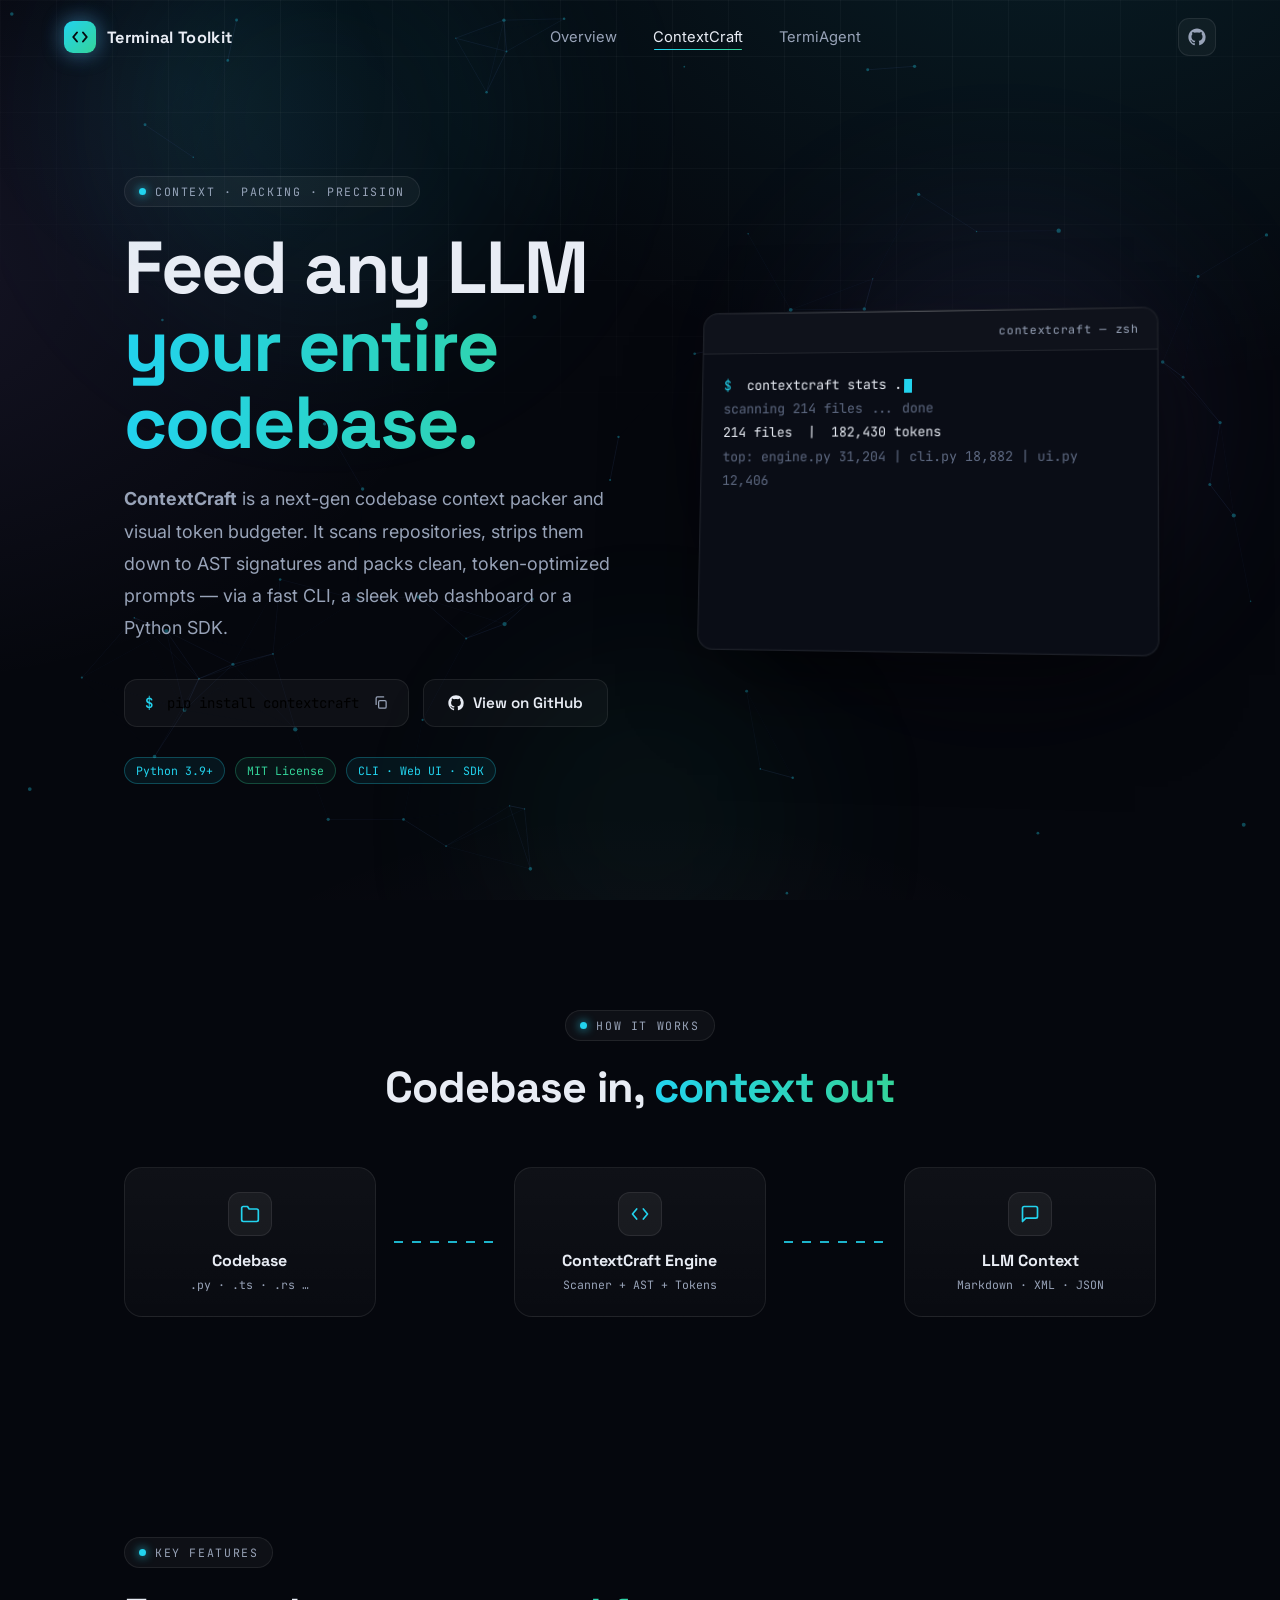
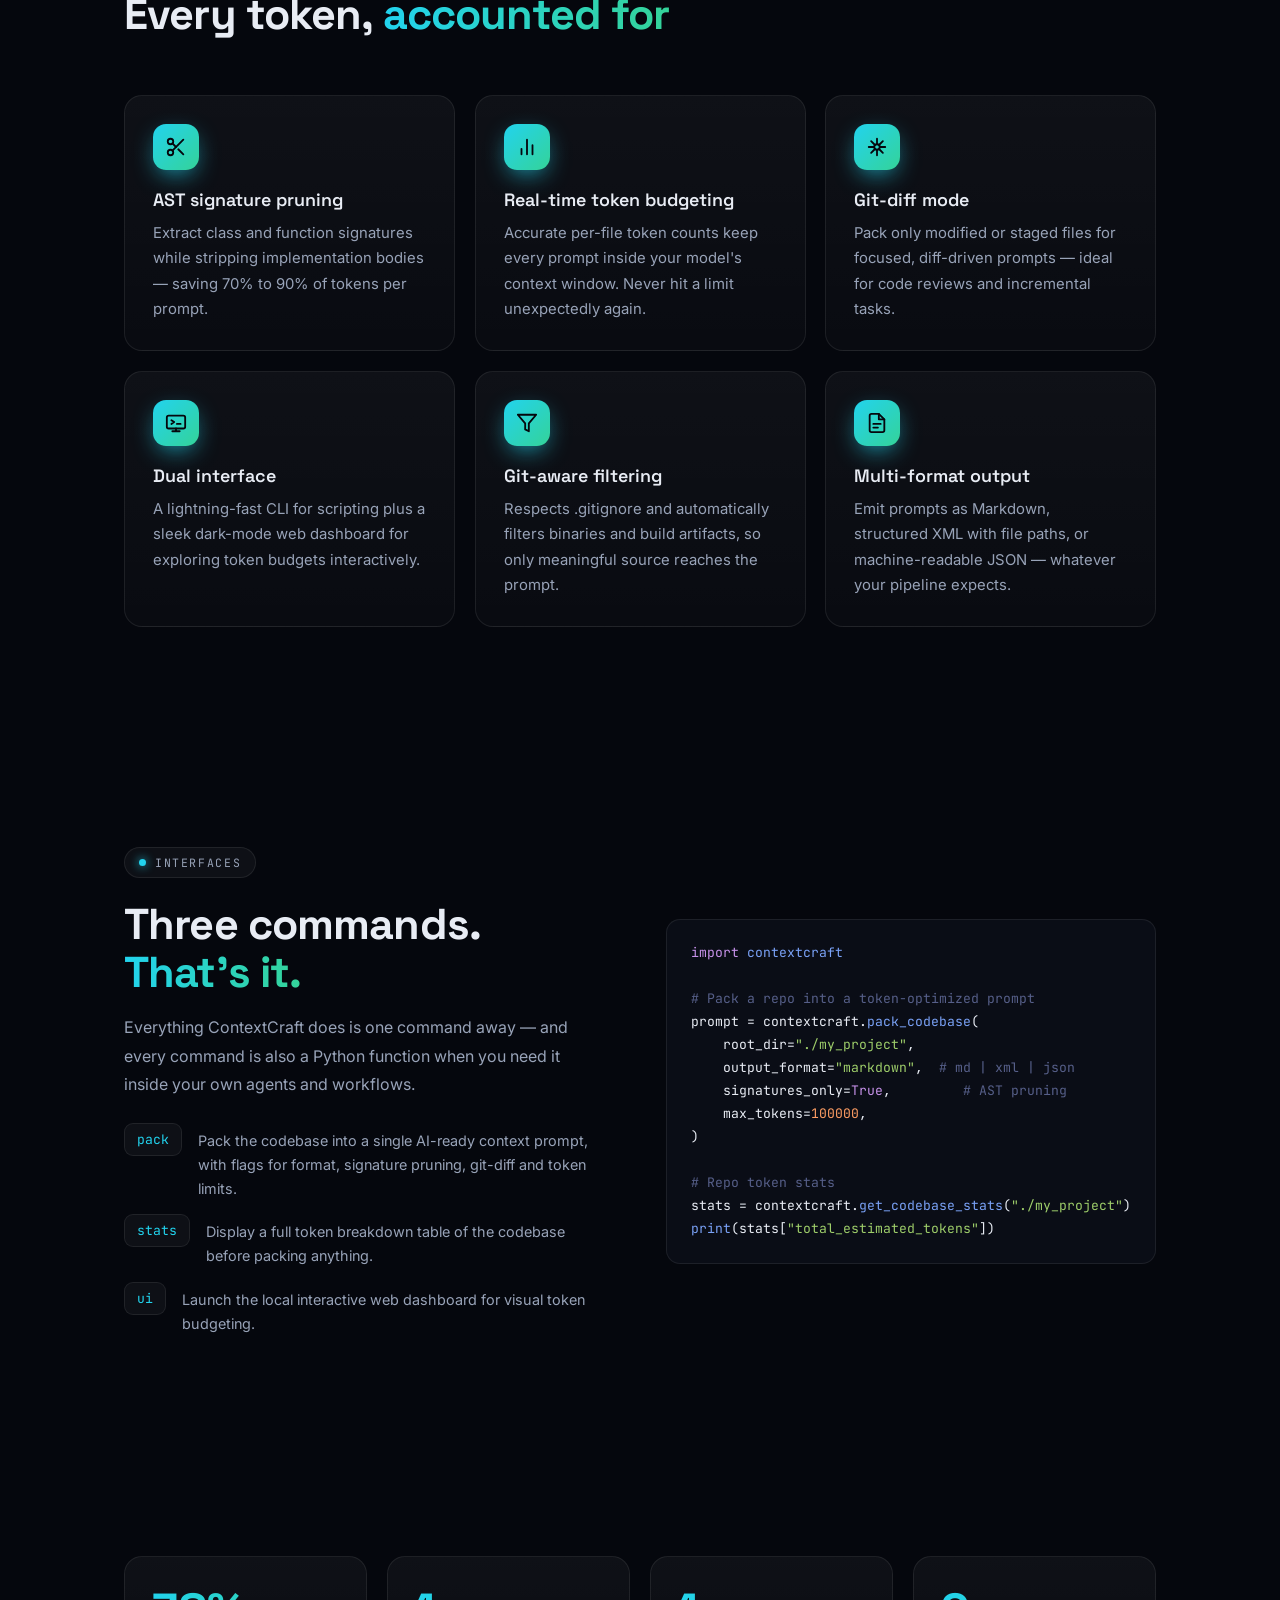
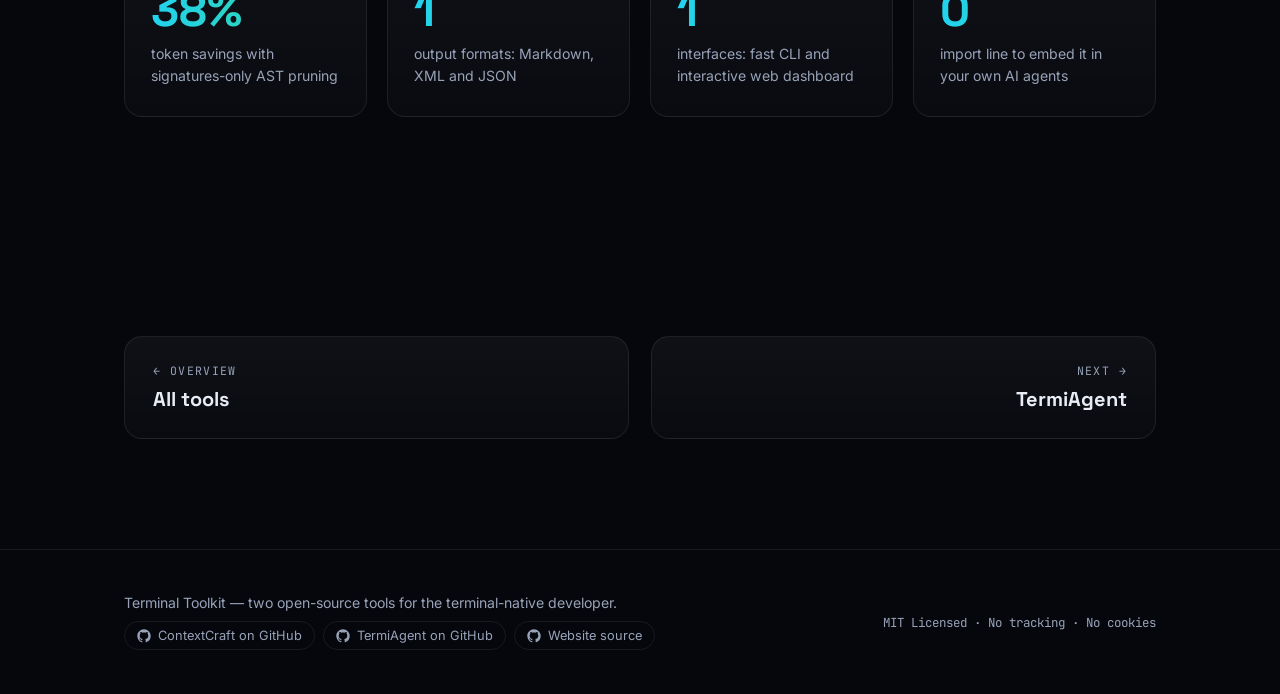
==== contextcraft.html @ 36938d2f "Redesign: improved responsive behaviour, richer animations, GitHub links" ====
<!DOCTYPE html>
<html lang="en">
<head>
  <meta charset="UTF-8" />
  <meta name="viewport" content="width=device-width, initial-scale=1.0, viewport-fit=cover" />
  <title>ContextCraft — AI Codebase Context Packer &amp; Token Budgeter</title>
  <meta name="description" content="ContextCraft packs repositories into clean, token-optimized context prompts for any LLM — via CLI, web dashboard or Python SDK." />
  <link rel="icon" href="data:image/svg+xml,%3Csvg xmlns='http://www.w3.org/2000/svg' viewBox='0 0 32 32'%3E%3Cdefs%3E%3ClinearGradient id='g' x1='0' y1='0' x2='1' y2='1'%3E%3Cstop offset='0' stop-color='%2322d3ee'/%3E%3Cstop offset='1' stop-color='%2334d399'/%3E%3C/linearGradient%3E%3C/defs%3E%3Crect width='32' height='32' rx='8' fill='url(%23g)'/%3E%3Cpath d='M12 10l-6 6 6 6M20 10l6 6-6 6' stroke='white' stroke-width='2.4' fill='none' stroke-linecap='round' stroke-linejoin='round'/%3E%3C/svg%3E" />
  <link rel="preconnect" href="https://fonts.googleapis.com" />
  <link rel="preconnect" href="https://fonts.gstatic.com" crossorigin />
  <link href="https://fonts.googleapis.com/css2?family=Space+Grotesk:wght@400;500;600;700&family=Inter:wght@400;500;600&family=JetBrains+Mono:wght@400;500;600&display=swap" rel="stylesheet" />
  <link rel="stylesheet" href="css/style.css" />
</head>
<body data-accent="cc">

  <div class="bg" aria-hidden="true">
    <div class="orb o1" data-speed="0.06"></div>
    <div class="orb o2" data-speed="0.10"></div>
    <div class="orb o3" data-speed="0.04"></div>
    <div class="grid"></div>
  </div>

  <div class="progress" aria-hidden="true"></div>
  <div class="cursor-glow" aria-hidden="true"></div>

  <header class="nav">
    <a class="brand" href="index.html">
      <span class="logo">
        <svg width="18" height="18" viewBox="0 0 24 24" fill="none" stroke="#05070d" stroke-width="2.6" stroke-linecap="round" stroke-linejoin="round"><path d="M8 6l-5 6 5 6"/><path d="M16 6l5 6-5 6"/></svg>
      </span>
      Terminal Toolkit
    </a>
    <nav class="nav-links" aria-label="Main">
      <a href="index.html">Overview</a>
      <a href="contextcraft.html">ContextCraft</a>
      <a href="termiagent.html">TermiAgent</a>
    </nav>
    <a class="nav-gh" href="https://github.com/Jonny-IT1/contextcraft" target="_blank" rel="noopener" aria-label="ContextCraft on GitHub">
      <svg width="18" height="18" viewBox="0 0 24 24" fill="currentColor" aria-hidden="true"><path d="M12 .5C5.65.5.5 5.65.5 12c0 5.08 3.29 9.39 7.86 10.91.58.11.79-.25.79-.56 0-.27-.01-1.17-.02-2.12-3.2.7-3.88-1.36-3.88-1.36-.52-1.33-1.28-1.68-1.28-1.68-1.04-.71.08-.7.08-.7 1.15.08 1.76 1.19 1.76 1.19 1.03 1.75 2.69 1.25 3.34.95.1-.74.4-1.25.72-1.54-2.55-.29-5.24-1.28-5.24-5.68 0-1.26.45-2.28 1.19-3.09-.12-.29-.52-1.46.11-3.05 0 0 .97-.31 3.18 1.18.92-.26 1.9-.38 2.88-.39.98.01 1.96.13 2.88.39 2.2-1.49 3.17-1.18 3.17-1.18.63 1.59.23 2.76.12 3.05.74.81 1.18 1.83 1.18 3.09 0 4.41-2.69 5.38-5.25 5.66.41.35.77 1.05.77 2.12 0 1.53-.01 2.76-.01 3.14 0 .3.2.67.8.55A11.52 11.52 0 0 0 23.5 12C23.5 5.65 18.35.5 12 .5z"/></svg>
    </a>
    <button class="nav-toggle" aria-label="Menu" aria-expanded="false" type="button">
      <span></span><span></span><span></span>
    </button>
  </header>

  <main>
    <!-- ============ HERO ============ -->
    <section class="hero">
      <canvas class="net" aria-hidden="true"></canvas>
      <div class="wrap hero-grid">
        <div>
          <span class="eyebrow fade" style="--d:.05s">Context &middot; Packing &middot; Precision</span>
          <h1 class="hero-title">
            <span class="word" style="animation-delay:.05s">Feed any LLM</span><br />
            <span class="word grad-text" style="animation-delay:.15s">your entire codebase.</span>
          </h1>
          <p class="hero-sub fade" style="--d:.45s">
            <strong>ContextCraft</strong> is a next-gen codebase context packer and visual token budgeter.
            It scans repositories, strips them down to AST signatures and packs clean,
            token-optimized prompts — via a fast CLI, a sleek web dashboard or a Python SDK.
          </p>
          <div class="hero-cta fade" style="--d:.58s">
            <button class="cmd-pill" type="button" data-copy="pip install contextcraft">
              <span class="dollar">$</span> pip install contextcraft
              <svg class="copy-mini" width="15" height="15" viewBox="0 0 24 24" fill="none" stroke="currentColor" stroke-width="2" stroke-linecap="round" stroke-linejoin="round"><rect x="9" y="9" width="12" height="12" rx="2"/><path d="M5 15V5a2 2 0 0 1 2-2h10"/></svg>
            </button>
            <a class="btn btn-ghost" href="https://github.com/Jonny-IT1/contextcraft" target="_blank" rel="noopener">
              <svg width="16" height="16" viewBox="0 0 24 24" fill="currentColor" aria-hidden="true"><path d="M12 .5C5.65.5.5 5.65.5 12c0 5.08 3.29 9.39 7.86 10.91.58.11.79-.25.79-.56 0-.27-.01-1.17-.02-2.12-3.2.7-3.88-1.36-3.88-1.36-.52-1.33-1.28-1.68-1.28-1.68-1.04-.71.08-.7.08-.7 1.15.08 1.76 1.19 1.76 1.19 1.03 1.75 2.69 1.25 3.34.95.1-.74.4-1.25.72-1.54-2.55-.29-5.24-1.28-5.24-5.68 0-1.26.45-2.28 1.19-3.09-.12-.29-.52-1.46.11-3.05 0 0 .97-.31 3.18 1.18.92-.26 1.9-.38 2.88-.39.98.01 1.96.13 2.88.39 2.2-1.49 3.17-1.18 3.17-1.18.63 1.59.23 2.76.12 3.05.74.81 1.18 1.83 1.18 3.09 0 4.41-2.69 5.38-5.25 5.66.41.35.77 1.05.77 2.12 0 1.53-.01 2.76-.01 3.14 0 .3.2.67.8.55A11.52 11.52 0 0 0 23.5 12C23.5 5.65 18.35.5 12 .5z"/></svg>
              View on GitHub
            </a>
          </div>
          <div class="hero-meta">
            <span class="chip c1">Python 3.9+</span>
            <span class="chip c2">MIT License</span>
            <span class="chip c1">CLI · Web UI · SDK</span>
          </div>
        </div>
        <div class="hero-visual fade" style="--d:.65s">
          <div class="glow" aria-hidden="true"></div>
          <div class="term">
            <div class="term-head">
              <div class="dots"><span></span><span></span><span></span></div>
              <span class="term-title">contextcraft — zsh</span>
            </div>
            <div class="term-body" data-term="cc"></div>
          </div>
        </div>
      </div>
    </section>

    <!-- ============ PIPELINE ============ -->
    <section>
      <div class="wrap">
        <div class="section-head reveal" style="text-align:center;margin-inline:auto">
          <span class="eyebrow">How it works</span>
          <h2 class="section-title">Codebase in, <span class="grad-text">context out</span></h2>
        </div>
        <div class="pipeline reveal">
          <div class="node glass">
            <div class="ni">
              <svg width="20" height="20" viewBox="0 0 24 24" fill="none" stroke="currentColor" stroke-width="2" stroke-linecap="round" stroke-linejoin="round"><path d="M22 19a2 2 0 0 1-2 2H4a2 2 0 0 1-2-2V5a2 2 0 0 1 2-2h5l2 3h9a2 2 0 0 1 2 2z"/></svg>
            </div>
            <h4>Codebase</h4>
            <p>.py · .ts · .rs …</p>
          </div>
          <div class="flow" aria-hidden="true"></div>
          <div class="node glass">
            <div class="ni">
              <svg width="20" height="20" viewBox="0 0 24 24" fill="none" stroke="currentColor" stroke-width="2" stroke-linecap="round" stroke-linejoin="round"><path d="M8 6l-5 6 5 6"/><path d="M16 6l5 6-5 6"/></svg>
            </div>
            <h4>ContextCraft Engine</h4>
            <p>Scanner + AST + Tokens</p>
          </div>
          <div class="flow" aria-hidden="true"></div>
          <div class="node glass">
            <div class="ni">
              <svg width="20" height="20" viewBox="0 0 24 24" fill="none" stroke="currentColor" stroke-width="2" stroke-linecap="round" stroke-linejoin="round"><path d="M21 15a2 2 0 0 1-2 2H7l-4 4V5a2 2 0 0 1 2-2h14a2 2 0 0 1 2 2z"/></svg>
            </div>
            <h4>LLM Context</h4>
            <p>Markdown · XML · JSON</p>
          </div>
        </div>
      </div>
    </section>

    <!-- ============ FEATURES ============ -->
    <section>
      <div class="wrap">
        <div class="section-head reveal">
          <span class="eyebrow">Key features</span>
          <h2 class="section-title">Every token, <span class="grad-text">accounted for</span></h2>
        </div>
        <div class="grid-cards stagger">
          <div class="card glass">
            <div class="card-icon">
              <svg width="22" height="22" viewBox="0 0 24 24" fill="none" stroke="currentColor" stroke-width="2" stroke-linecap="round" stroke-linejoin="round"><circle cx="6" cy="6" r="3"/><circle cx="6" cy="18" r="3"/><path d="M20 4L8.12 15.88"/><path d="M14.47 14.48L20 20"/><path d="M8.12 8.12L12 12"/></svg>
            </div>
            <h3>AST signature pruning</h3>
            <p>Extract class and function signatures while stripping implementation bodies — saving 70% to 90% of tokens per prompt.</p>
          </div>
          <div class="card glass">
            <div class="card-icon">
              <svg width="22" height="22" viewBox="0 0 24 24" fill="none" stroke="currentColor" stroke-width="2" stroke-linecap="round" stroke-linejoin="round"><path d="M18 20V10M12 20V4M6 20v-6"/></svg>
            </div>
            <h3>Real-time token budgeting</h3>
            <p>Accurate per-file token counts keep every prompt inside your model's context window. Never hit a limit unexpectedly again.</p>
          </div>
          <div class="card glass">
            <div class="card-icon">
              <svg width="22" height="22" viewBox="0 0 24 24" fill="none" stroke="currentColor" stroke-width="2" stroke-linecap="round" stroke-linejoin="round"><circle cx="12" cy="12" r="3"/><path d="M12 3v6M12 15v6M3 12h6M15 12h6M5.6 5.6l4.2 4.2M14.2 14.2l4.2 4.2M18.4 5.6l-4.2 4.2M9.8 14.2l-4.2 4.2"/></svg>
            </div>
            <h3>Git-diff mode</h3>
            <p>Pack only modified or staged files for focused, diff-driven prompts — ideal for code reviews and incremental tasks.</p>
          </div>
          <div class="card glass">
            <div class="card-icon">
              <svg width="22" height="22" viewBox="0 0 24 24" fill="none" stroke="currentColor" stroke-width="2" stroke-linecap="round" stroke-linejoin="round"><rect x="2" y="4" width="20" height="14" rx="2"/><path d="M8 21h8M12 18v3"/><path d="M7 9l3 2-3 2M13 13h4"/></svg>
            </div>
            <h3>Dual interface</h3>
            <p>A lightning-fast CLI for scripting plus a sleek dark-mode web dashboard for exploring token budgets interactively.</p>
          </div>
          <div class="card glass">
            <div class="card-icon">
              <svg width="22" height="22" viewBox="0 0 24 24" fill="none" stroke="currentColor" stroke-width="2" stroke-linecap="round" stroke-linejoin="round"><path d="M22 3H2l8 9.46V19l4 2v-8.54L22 3z"/></svg>
            </div>
            <h3>Git-aware filtering</h3>
            <p>Respects .gitignore and automatically filters binaries and build artifacts, so only meaningful source reaches the prompt.</p>
          </div>
          <div class="card glass">
            <div class="card-icon">
              <svg width="22" height="22" viewBox="0 0 24 24" fill="none" stroke="currentColor" stroke-width="2" stroke-linecap="round" stroke-linejoin="round"><path d="M14 2H6a2 2 0 0 0-2 2v16a2 2 0 0 0 2 2h12a2 2 0 0 0 2-2V8z"/><path d="M14 2v6h6"/><path d="M8 13h8M8 17h5"/></svg>
            </div>
            <h3>Multi-format output</h3>
            <p>Emit prompts as Markdown, structured XML with file paths, or machine-readable JSON — whatever your pipeline expects.</p>
          </div>
        </div>
      </div>
    </section>

    <!-- ============ CLI + SDK ============ -->
    <section>
      <div class="wrap split">
        <div class="reveal">
          <span class="eyebrow">Interfaces</span>
          <h2 class="section-title">Three commands. <span class="grad-text">That's it.</span></h2>
          <p class="lead">
            Everything ContextCraft does is one command away — and every command
            is also a Python function when you need it inside your own agents and workflows.
          </p>
          <div class="cmd-list">
            <div class="cmd-item">
              <code class="sig">pack</code>
              <p>Pack the codebase into a single AI-ready context prompt, with flags for format, signature pruning, git-diff and token limits.</p>
            </div>
            <div class="cmd-item">
              <code class="sig">stats</code>
              <p>Display a full token breakdown table of the codebase before packing anything.</p>
            </div>
            <div class="cmd-item">
              <code class="sig">ui</code>
              <p>Launch the local interactive web dashboard for visual token budgeting.</p>
            </div>
          </div>
        </div>
        <div class="reveal">
          <div class="code">
            <button class="copy-btn" type="button" data-copy="import contextcraft

prompt = contextcraft.pack_codebase(
    root_dir=&quot;./my_project&quot;,
    output_format=&quot;markdown&quot;,
    signatures_only=True,
    max_tokens=100000,
)

stats = contextcraft.get_codebase_stats(&quot;./my_project&quot;)">copy</button>
<pre><span class="k">import</span> <span class="f">contextcraft</span>

<span class="cm"># Pack a repo into a token-optimized prompt</span>
prompt = contextcraft.<span class="f">pack_codebase</span>(
    root_dir=<span class="s">"./my_project"</span>,
    output_format=<span class="s">"markdown"</span>,  <span class="cm"># md | xml | json</span>
    signatures_only=<span class="k">True</span>,         <span class="cm"># AST pruning</span>
    max_tokens=<span class="n">100000</span>,
)

<span class="cm"># Repo token stats</span>
stats = contextcraft.<span class="f">get_codebase_stats</span>(<span class="s">"./my_project"</span>)
<span class="f">print</span>(stats[<span class="s">"total_estimated_tokens"</span>])</pre>
          </div>
        </div>
      </div>
    </section>

    <!-- ============ STATS ============ -->
    <section>
      <div class="wrap">
        <div class="stats stagger">
          <div class="stat glass">
            <div class="num" data-counter="90" data-suffix="%">0%</div>
            <div class="lbl">token savings with signatures-only AST pruning</div>
          </div>
          <div class="stat glass">
            <div class="num" data-counter="3">0</div>
            <div class="lbl">output formats: Markdown, XML and JSON</div>
          </div>
          <div class="stat glass">
            <div class="num" data-counter="2">0</div>
            <div class="lbl">interfaces: fast CLI and interactive web dashboard</div>
          </div>
          <div class="stat glass">
            <div class="num" data-counter="1">0</div>
            <div class="lbl">import line to embed it in your own AI agents</div>
          </div>
        </div>
      </div>
    </section>

    <!-- ============ PAGE NAV ============ -->
    <section>
      <div class="wrap page-nav">
        <a class="pn glass" href="index.html">
          <span class="dir">&larr; Overview</span>
          <span class="name">All tools</span>
        </a>
        <a class="pn right glass" href="termiagent.html">
          <span class="dir">Next &rarr;</span>
          <span class="name">TermiAgent</span>
        </a>
      </div>
    </section>
  </main>

  <footer>
    <div class="wrap footer-inner">
      <div>
        <span>Terminal Toolkit — two open-source tools for the terminal-native developer.</span>
        <div class="foot-links">
          <a href="https://github.com/Jonny-IT1/contextcraft" target="_blank" rel="noopener">
            <svg width="14" height="14" viewBox="0 0 24 24" fill="currentColor" aria-hidden="true"><path d="M12 .5C5.65.5.5 5.65.5 12c0 5.08 3.29 9.39 7.86 10.91.58.11.79-.25.79-.56 0-.27-.01-1.17-.02-2.12-3.2.7-3.88-1.36-3.88-1.36-.52-1.33-1.28-1.68-1.28-1.68-1.04-.71.08-.7.08-.7 1.15.08 1.76 1.19 1.76 1.19 1.03 1.75 2.69 1.25 3.34.95.1-.74.4-1.25.72-1.54-2.55-.29-5.24-1.28-5.24-5.68 0-1.26.45-2.28 1.19-3.09-.12-.29-.52-1.46.11-3.05 0 0 .97-.31 3.18 1.18.92-.26 1.9-.38 2.88-.39.98.01 1.96.13 2.88.39 2.2-1.49 3.17-1.18 3.17-1.18.63 1.59.23 2.76.12 3.05.74.81 1.18 1.83 1.18 3.09 0 4.41-2.69 5.38-5.25 5.66.41.35.77 1.05.77 2.12 0 1.53-.01 2.76-.01 3.14 0 .3.2.67.8.55A11.52 11.52 0 0 0 23.5 12C23.5 5.65 18.35.5 12 .5z"/></svg>
            ContextCraft on GitHub
          </a>
          <a href="https://github.com/Jonny-IT1/termiagent" target="_blank" rel="noopener">
            <svg width="14" height="14" viewBox="0 0 24 24" fill="currentColor" aria-hidden="true"><path d="M12 .5C5.65.5.5 5.65.5 12c0 5.08 3.29 9.39 7.86 10.91.58.11.79-.25.79-.56 0-.27-.01-1.17-.02-2.12-3.2.7-3.88-1.36-3.88-1.36-.52-1.33-1.28-1.68-1.28-1.68-1.04-.71.08-.7.08-.7 1.15.08 1.76 1.19 1.76 1.19 1.03 1.75 2.69 1.25 3.34.95.1-.74.4-1.25.72-1.54-2.55-.29-5.24-1.28-5.24-5.68 0-1.26.45-2.28 1.19-3.09-.12-.29-.52-1.46.11-3.05 0 0 .97-.31 3.18 1.18.92-.26 1.9-.38 2.88-.39.98.01 1.96.13 2.88.39 2.2-1.49 3.17-1.18 3.17-1.18.63 1.59.23 2.76.12 3.05.74.81 1.18 1.83 1.18 3.09 0 4.41-2.69 5.38-5.25 5.66.41.35.77 1.05.77 2.12 0 1.53-.01 2.76-.01 3.14 0 .3.2.67.8.55A11.52 11.52 0 0 0 23.5 12C23.5 5.65 18.35.5 12 .5z"/></svg>
            TermiAgent on GitHub
          </a>
          <a href="https://github.com/Jonny-IT1/jonny-it1.github.io" target="_blank" rel="noopener">
            <svg width="14" height="14" viewBox="0 0 24 24" fill="currentColor" aria-hidden="true"><path d="M12 .5C5.65.5.5 5.65.5 12c0 5.08 3.29 9.39 7.86 10.91.58.11.79-.25.79-.56 0-.27-.01-1.17-.02-2.12-3.2.7-3.88-1.36-3.88-1.36-.52-1.33-1.28-1.68-1.28-1.68-1.04-.71.08-.7.08-.7 1.15.08 1.76 1.19 1.76 1.19 1.03 1.75 2.69 1.25 3.34.95.1-.74.4-1.25.72-1.54-2.55-.29-5.24-1.28-5.24-5.68 0-1.26.45-2.28 1.19-3.09-.12-.29-.52-1.46.11-3.05 0 0 .97-.31 3.18 1.18.92-.26 1.9-.38 2.88-.39.98.01 1.96.13 2.88.39 2.2-1.49 3.17-1.18 3.17-1.18.63 1.59.23 2.76.12 3.05.74.81 1.18 1.83 1.18 3.09 0 4.41-2.69 5.38-5.25 5.66.41.35.77 1.05.77 2.12 0 1.53-.01 2.76-.01 3.14 0 .3.2.67.8.55A11.52 11.52 0 0 0 23.5 12C23.5 5.65 18.35.5 12 .5z"/></svg>
            Website source
          </a>
        </div>
      </div>
      <span class="mono">MIT Licensed &middot; No tracking &middot; No cookies</span>
    </div>
  </footer>

  <button class="top-btn" type="button" aria-label="Back to top">
    <svg width="18" height="18" viewBox="0 0 24 24" fill="none" stroke="currentColor" stroke-width="2.2" stroke-linecap="round" stroke-linejoin="round"><path d="M12 19V5M5 12l7-7 7 7"/></svg>
  </button>

  <script src="js/main.js"></script>
</body>
</html>
---- css/style.css ----
/* ============================================================
   Terminal Toolkit — ContextCraft × TermiAgent
   Dark, animated, glassmorphic design system
   v2: improved responsive behaviour + richer motion
   ============================================================ */

/* ---------- 0. Animated custom property ---------- */
@property --angle {
  syntax: "<angle>";
  initial-value: 0deg;
  inherits: false;
}

/* ---------- 1. Tokens & reset ---------- */
*,
*::before,
*::after { box-sizing: border-box; margin: 0; padding: 0; }

:root {
  --bg: #05070d;
  --bg-2: #0a0e1a;
  --panel: #0a0d16;
  --text: #e8ecf4;
  --muted: #98a3b8;
  --line: rgba(255, 255, 255, 0.08);
  --line-strong: rgba(255, 255, 255, 0.16);
  --radius: 18px;
  --a1: #22d3ee; /* cyan */
  --a2: #a78bfa; /* violet */
  --a3: #34d399; /* emerald */
  --a4: #f472b6; /* pink */
  --nav-h: 72px;
  --font-display: "Space Grotesk", "Segoe UI", system-ui, sans-serif;
  --font-body: "Inter", "Segoe UI", system-ui, sans-serif;
  --font-mono: "JetBrains Mono", "Cascadia Code", ui-monospace, monospace;
}

body[data-accent="cc"] { --a1: #22d3ee; --a2: #34d399; }
body[data-accent="ta"] { --a1: #a78bfa; --a2: #f472b6; }

html { scroll-behavior: smooth; }

body {
  font-family: var(--font-body);
  background: var(--bg);
  color: var(--text);
  overflow-x: hidden;
  -webkit-font-smoothing: antialiased;
  text-rendering: optimizeLegibility;
}

a { color: inherit; text-decoration: none; }
ul { list-style: none; }
svg { display: block; }

p { overflow-wrap: break-word; }

::selection { background: rgba(34, 211, 238, 0.25); color: #fff; }

a:focus-visible,
button:focus-visible {
  outline: 2px solid var(--a1);
  outline-offset: 3px;
  border-radius: 8px;
}

/* ---------- 2. Ambient background ---------- */
.bg {
  position: fixed;
  inset: 0;
  z-index: -2;
  overflow: hidden;
  background:
    radial-gradient(1200px 800px at 82% -10%, rgba(34, 211, 238, 0.10), transparent 60%),
    radial-gradient(1000px 700px at -10% 30%, rgba(167, 139, 250, 0.10), transparent 60%),
    radial-gradient(900px 600px at 50% 130%, rgba(244, 114, 182, 0.07), transparent 60%),
    var(--bg);
}

.bg .orb {
  position: absolute;
  border-radius: 50%;
  filter: blur(90px);
  opacity: 0.55;
  animation: drift 20s ease-in-out infinite alternate;
  translate: 0 var(--oy, 0px);
  will-change: transform, translate;
}
.bg .orb.o1 { width: 440px; height: 440px; background: rgba(34, 211, 238, 0.14); top: -100px; left: 8vw; }
.bg .orb.o2 { width: 400px; height: 400px; background: rgba(167, 139, 250, 0.14); top: 24vh; right: 6vw; animation-delay: -7s; }
.bg .orb.o3 { width: 320px; height: 320px; background: rgba(52, 211, 153, 0.10); bottom: -80px; left: 38vw; animation-delay: -13s; }

@keyframes drift {
  to { transform: translate(70px, 50px) scale(1.1); }
}

.bg .grid {
  position: absolute;
  inset: 0;
  background-image:
    linear-gradient(rgba(255, 255, 255, 0.033) 1px, transparent 1px),
    linear-gradient(90deg, rgba(255, 255, 255, 0.033) 1px, transparent 1px);
  background-size: 56px 56px;
  -webkit-mask-image: radial-gradient(ellipse 95% 65% at 50% 0%, #000 35%, transparent 78%);
  mask-image: radial-gradient(ellipse 95% 65% at 50% 0%, #000 35%, transparent 78%);
}

/* ---------- 3. Cursor glow (desktop only, JS-driven) ---------- */
.cursor-glow {
  position: fixed;
  top: 0;
  left: 0;
  width: 480px;
  height: 480px;
  margin: -240px 0 0 -240px;
  border-radius: 50%;
  pointer-events: none;
  z-index: 1;
  background: radial-gradient(circle, rgba(34, 211, 238, 0.05), transparent 62%);
  opacity: 0;
  transition: opacity 0.6s ease;
  will-change: left, top;
}
body.cursor-on .cursor-glow { opacity: 1; }

/* ---------- 4. Scroll progress ---------- */
.progress {
  position: fixed;
  top: 0; left: 0;
  height: 2px;
  width: 0%;
  z-index: 100;
  background: linear-gradient(90deg, var(--a1), var(--a2));
  box-shadow: 0 0 14px var(--a1);
  transition: width 80ms linear;
}

/* ---------- 5. Navigation ---------- */
.nav {
  position: fixed;
  top: 0; left: 0; right: 0;
  z-index: 90;
  display: flex;
  justify-content: space-between;
  align-items: center;
  gap: 16px;
  padding: 18px max(clamp(20px, 5vw, 64px), env(safe-area-inset-left));
  padding-right: max(clamp(20px, 5vw, 64px), env(safe-area-inset-right));
  transition: background 0.35s, padding 0.35s, border-color 0.35s;
  border-bottom: 1px solid transparent;
}
.nav.scrolled {
  background: rgba(5, 7, 13, 0.78);
  -webkit-backdrop-filter: blur(18px);
  backdrop-filter: blur(18px);
  border-bottom-color: var(--line);
  padding-block: 12px;
}

.brand {
  display: inline-flex;
  align-items: center;
  gap: 11px;
  font-family: var(--font-display);
  font-weight: 700;
  font-size: 1.02rem;
  letter-spacing: 0.02em;
}
.brand .logo {
  width: 32px; height: 32px;
  border-radius: 9px;
  display: grid;
  place-items: center;
  background: linear-gradient(135deg, var(--a1), var(--a2));
  box-shadow: 0 0 22px rgba(34, 211, 238, 0.35), 0 0 22px rgba(167, 139, 250, 0.25);
  animation: logoPulse 5s ease-in-out infinite;
  flex: none;
}
@keyframes logoPulse {
  0%, 100% { box-shadow: 0 0 20px rgba(34, 211, 238, 0.35), 0 0 20px rgba(167, 139, 250, 0.25); }
  50% { box-shadow: 0 0 34px rgba(34, 211, 238, 0.55), 0 0 34px rgba(167, 139, 250, 0.45); }
}

/* --- links: pill + animated gradient underline --- */
.nav-links {
  display: flex;
  gap: 6px;
  align-items: center;
}
.nav-links a {
  position: relative;
  padding: 8px 15px;
  border-radius: 999px;
  font-size: 0.92rem;
  color: var(--muted);
  transition: color 0.25s, background 0.25s;
}
.nav-links a::after {
  content: "";
  position: absolute;
  left: 16px;
  right: 16px;
  bottom: 4px;
  height: 1.5px;
  border-radius: 2px;
  background: linear-gradient(90deg, var(--a1), var(--a2));
  transform: scaleX(0);
  transform-origin: left center;
  transition: transform 0.3s cubic-bezier(0.2, 0.7, 0.2, 1);
}
.nav-links a:hover { color: var(--text); }
.nav-links a:hover::after { transform: scaleX(1); }
.nav-links a.active { color: var(--text); }
.nav-links a.active::after { transform: scaleX(1); }

/* --- GitHub icon button in nav --- */
.nav-gh {
  width: 38px;
  height: 38px;
  border-radius: 11px;
  display: grid;
  place-items: center;
  border: 1px solid var(--line);
  background: rgba(255, 255, 255, 0.04);
  color: var(--muted);
  transition: color 0.25s, border-color 0.25s, background 0.25s, transform 0.25s, box-shadow 0.25s;
  flex: none;
}
.nav-gh:hover {
  color: var(--text);
  border-color: var(--line-strong);
  background: rgba(255, 255, 255, 0.07);
  transform: translateY(-2px);
  box-shadow: 0 12px 28px -14px rgba(0, 0, 0, 0.8);
}

/* --- animated hamburger --- */
.nav-toggle {
  display: none;
  width: 42px;
  height: 42px;
  border-radius: 11px;
  border: 1px solid var(--line);
  background: rgba(255, 255, 255, 0.04);
  color: var(--text);
  cursor: pointer;
  flex-direction: column;
  align-items: center;
  justify-content: center;
  gap: 5px;
  flex: none;
}
.nav-toggle span {
  display: block;
  width: 18px;
  height: 2px;
  border-radius: 2px;
  background: currentColor;
  transition: transform 0.3s cubic-bezier(0.2, 0.7, 0.2, 1), opacity 0.25s, width 0.3s;
}
.nav-toggle span:nth-child(2) { width: 13px; align-self: flex-start; margin-left: 2px; }
body.nav-open .nav-toggle span:nth-child(1) { transform: translateY(7px) rotate(45deg); }
body.nav-open .nav-toggle span:nth-child(2) { opacity: 0; transform: translateX(-6px); }
body.nav-open .nav-toggle span:nth-child(3) { transform: translateY(-7px) rotate(-45deg); }

/* ---------- 6. Buttons ---------- */
.btn {
  display: inline-flex;
  align-items: center;
  gap: 9px;
  padding: 13px 24px;
  border-radius: 12px;
  font-family: var(--font-display);
  font-weight: 600;
  font-size: 0.95rem;
  line-height: 1;
  cursor: pointer;
  border: 1px solid transparent;
  transition: transform 0.25s, box-shadow 0.25s, background 0.25s, border-color 0.25s;
}
.btn .arrow { transition: transform 0.25s; }
.btn:hover .arrow { transform: translateX(4px); }
.btn:active { transform: scale(0.98); }

.btn-primary {
  position: relative;
  overflow: hidden;
  background: linear-gradient(135deg, var(--a1), var(--a2));
  color: #05070d;
  box-shadow: 0 10px 34px -10px var(--a1);
}
.btn-primary::before {
  content: "";
  position: absolute;
  top: 0;
  left: -80%;
  width: 55%;
  height: 100%;
  background: linear-gradient(105deg, transparent, rgba(255, 255, 255, 0.4), transparent);
  transform: skewX(-20deg);
  transition: left 0.65s ease;
  pointer-events: none;
}
.btn-primary:hover {
  transform: translateY(-2px);
  box-shadow: 0 16px 44px -10px var(--a1);
}
.btn-primary:hover::before { left: 135%; }

.btn-ghost {
  border-color: var(--line);
  background: rgba(255, 255, 255, 0.03);
  color: var(--text);
}
.btn-ghost:hover {
  background: rgba(255, 255, 255, 0.07);
  border-color: var(--line-strong);
  transform: translateY(-2px);
}

/* ---------- 7. Layout primitives ---------- */
.wrap {
  max-width: 1160px;
  margin-inline: auto;
  padding-inline: max(clamp(20px, 5vw, 64px), env(safe-area-inset-left));
}

section { padding-block: clamp(56px, 9vw, 110px); }

.section-head { max-width: 720px; margin-bottom: clamp(34px, 5vw, 56px); }

.eyebrow {
  display: inline-flex;
  align-items: center;
  gap: 9px;
  padding: 7px 14px;
  border-radius: 999px;
  border: 1px solid var(--line);
  background: rgba(255, 255, 255, 0.04);
  font-family: var(--font-mono);
  font-size: 0.72rem;
  letter-spacing: 0.14em;
  text-transform: uppercase;
  color: var(--muted);
  margin-bottom: 22px;
}
.eyebrow::before {
  content: "";
  width: 7px; height: 7px;
  border-radius: 50%;
  background: var(--a1);
  box-shadow: 0 0 10px var(--a1);
  animation: pulseDot 2.2s ease-in-out infinite;
  flex: none;
}
@keyframes pulseDot {
  0%, 100% { opacity: 1; transform: scale(1); }
  50% { opacity: 0.45; transform: scale(0.75); }
}

.section-title {
  font-family: var(--font-display);
  font-weight: 700;
  font-size: clamp(1.7rem, 3.6vw, 2.7rem);
  line-height: 1.12;
  letter-spacing: -0.02em;
  margin-bottom: 16px;
}

.section-sub { color: var(--muted); font-size: clamp(0.95rem, 1.6vw, 1.02rem); line-height: 1.75; }

.grad-text {
  background: linear-gradient(90deg, var(--a1), var(--a2), var(--a1));
  background-size: 200% auto;
  -webkit-background-clip: text;
  background-clip: text;
  color: transparent;
  animation: shimmer 6s linear infinite;
}
@keyframes shimmer {
  to { background-position: 200% center; }
}

/* ---------- 8. Hero ---------- */
.hero {
  position: relative;
  min-height: 100svh;
  display: flex;
  align-items: center;
  padding-top: calc(var(--nav-h) + 48px);
  padding-bottom: 60px;
}

.hero-grid {
  display: grid;
  grid-template-columns: 1.05fr 0.95fr;
  gap: clamp(32px, 5vw, 60px);
  align-items: center;
  width: 100%;
}

.hero-title {
  font-family: var(--font-display);
  font-weight: 700;
  font-size: clamp(2.1rem, 6.2vw, 4.6rem);
  line-height: 1.05;
  letter-spacing: -0.025em;
  margin-bottom: 22px;
  text-wrap: balance;
}

.hero-sub {
  color: var(--muted);
  font-size: clamp(0.95rem, 1.6vw, 1.12rem);
  line-height: 1.8;
  max-width: 540px;
  margin-bottom: 34px;
}

.hero-cta { display: flex; flex-wrap: wrap; gap: 14px; }

.hero-meta {
  display: flex;
  flex-wrap: wrap;
  gap: 10px;
  margin-top: 30px;
}

/* staggered entrance */
.word {
  display: inline-block;
  opacity: 0;
  transform: translateY(34px);
  animation: rise 0.9s cubic-bezier(0.2, 0.7, 0.2, 1) forwards;
}
@keyframes rise {
  to { opacity: 1; transform: none; }
}

.fade {
  opacity: 0;
  animation: rise 0.9s cubic-bezier(0.2, 0.7, 0.2, 1) forwards;
  animation-delay: var(--d, 0s);
}

.hero-meta .chip {
  opacity: 0;
  animation: pop 0.55s cubic-bezier(0.2, 0.7, 0.2, 1) forwards;
}
.hero-meta .chip:nth-child(1) { animation-delay: 0.55s; }
.hero-meta .chip:nth-child(2) { animation-delay: 0.62s; }
.hero-meta .chip:nth-child(3) { animation-delay: 0.69s; }
.hero-meta .chip:nth-child(4) { animation-delay: 0.76s; }
@keyframes pop {
  from { opacity: 0; transform: translateY(10px) scale(0.92); }
  to { opacity: 1; transform: none; }
}

.hero-visual { position: relative; perspective: 1400px; }

.hero-visual .glow {
  position: absolute;
  inset: -8%;
  z-index: -1;
  background: radial-gradient(closest-side, rgba(34, 211, 238, 0.16), rgba(167, 139, 250, 0.10), transparent 75%);
  filter: blur(30px);
}

.hero-visual .term {
  transform: rotateY(-7deg) rotateX(4deg) translateZ(0);
  transition: transform 0.6s cubic-bezier(0.2, 0.7, 0.2, 1);
  animation: floaty 7s ease-in-out infinite;
}
@media (hover: hover) {
  .hero-visual:hover .term { transform: rotateY(0deg) rotateX(0deg); }
}
@keyframes floaty {
  0%, 100% { translate: 0 0; }
  50% { translate: 0 -12px; }
}

canvas.net {
  position: absolute;
  inset: 0;
  z-index: -1;
  opacity: 0.6;
  pointer-events: none;
}

/* ---------- 9. Terminal window ---------- */
.term {
  border-radius: 16px;
  background: var(--panel);
  border: 1px solid var(--line);
  overflow: hidden;
  box-shadow:
    0 40px 90px -24px rgba(0, 0, 0, 0.75),
    inset 0 0 0 1px rgba(255, 255, 255, 0.02);
  position: relative;
}
.term::before {
  content: "";
  position: absolute;
  inset: 0 0 auto 0;
  height: 1px;
  background: linear-gradient(90deg, transparent, rgba(255, 255, 255, 0.25), transparent);
}

.term-head {
  display: flex;
  align-items: center;
  gap: 8px;
  padding: 13px 18px;
  border-bottom: 1px solid var(--line);
  background: rgba(255, 255, 255, 0.02);
}
.dots { display: flex; gap: 7px; }
.dots span { width: 11px; height: 11px; border-radius: 50%; }

.term-title {
  margin-left: auto;
  font-family: var(--font-mono);
  font-size: 0.72rem;
  color: var(--muted);
  letter-spacing: 0.06em;
  white-space: nowrap;
  overflow: hidden;
  text-overflow: ellipsis;
}

.term-body {
  padding: 20px 22px;
  font-family: var(--font-mono);
  font-size: clamp(0.72rem, 0.55rem + 0.8vw, 0.84rem);
  line-height: 1.8;
  min-height: 300px;
}
.term-body.tight { min-height: 240px; }

.term-body .ln { white-space: pre-wrap; word-break: break-word; }
.term-body .ln .p { color: var(--a1); margin-right: 8px; }
.term-body .ln.ok { color: #34d399; }
.term-body .ln.dim { color: #5d6880; }
.term-body .ln.warn { color: #febc2e; }
.term-body .ln.hl { color: #e8ecf4; }

.caret {
  display: inline-block;
  width: 8px;
  height: 1.05em;
  margin-left: 2px;
  vertical-align: text-bottom;
  background: var(--a1);
  animation: blink 1s steps(1) infinite;
}
@keyframes blink { 50% { opacity: 0; } }

/* ---------- 10. Glass cards ---------- */
.glass {
  position: relative;
  overflow: hidden;
  border-radius: var(--radius);
  border: 1px solid var(--line);
  background: linear-gradient(180deg, rgba(255, 255, 255, 0.045), rgba(255, 255, 255, 0.018));
  transition: transform 0.35s cubic-bezier(0.2, 0.7, 0.2, 1), border-color 0.35s, box-shadow 0.35s;
}
.glass::after {
  content: "";
  position: absolute;
  inset: 0;
  pointer-events: none;
  background: radial-gradient(520px circle at var(--mx, 50%) var(--my, 0%), rgba(255, 255, 255, 0.07), transparent 42%);
  opacity: 0;
  transition: opacity 0.35s;
}
@media (hover: hover) {
  .glass:hover {
    border-color: var(--line-strong);
    transform: translateY(-5px);
    box-shadow: 0 26px 60px -24px rgba(0, 0, 0, 0.65);
  }
  .glass:hover::after { opacity: 1; }
}

.grid-cards {
  display: grid;
  grid-template-columns: repeat(auto-fit, minmax(clamp(240px, 40vw, 280px), 1fr));
  gap: 20px;
}

.card { padding: clamp(22px, 3vw, 28px); }
.card h3 {
  font-family: var(--font-display);
  font-size: 1.12rem;
  font-weight: 600;
  margin: 18px 0 10px;
}
.card p { color: var(--muted); font-size: 0.93rem; line-height: 1.7; }

.card-icon {
  width: 46px; height: 46px;
  border-radius: 13px;
  display: grid;
  place-items: center;
  color: #05070d;
  background: linear-gradient(135deg, var(--a1), var(--a2));
  box-shadow: 0 8px 26px -8px var(--a1);
  transition: transform 0.35s cubic-bezier(0.2, 0.7, 0.2, 1);
}
@media (hover: hover) {
  .card:hover .card-icon { transform: scale(1.08) rotate(-4deg); }
}
.card-icon.soft {
  color: var(--a1);
  background: rgba(255, 255, 255, 0.05);
  border: 1px solid var(--line);
  box-shadow: none;
}

/* ---------- 11. Project showcase cards ---------- */
.proj-grid { display: grid; grid-template-columns: repeat(auto-fit, minmax(min(320px, 100%), 1fr)); gap: 26px; }

.proj-card { padding: clamp(24px, 3.4vw, 32px); display: flex; flex-direction: column; gap: 20px; }

/* animated conic gradient border on hover */
.proj-card::before {
  content: "";
  position: absolute;
  inset: 0;
  border-radius: inherit;
  padding: 1.2px;
  background: conic-gradient(from var(--angle), transparent 0%, var(--a1) 12%, var(--a2) 22%, transparent 32%);
  -webkit-mask: linear-gradient(#000 0 0) content-box, linear-gradient(#000 0 0);
  -webkit-mask-composite: xor;
  mask: linear-gradient(#000 0 0) content-box, linear-gradient(#000 0 0);
  mask-composite: exclude;
  opacity: 0;
  transition: opacity 0.4s;
  pointer-events: none;
  animation: spinBorder 4.5s linear infinite;
}
@keyframes spinBorder {
  to { --angle: 360deg; }
}
.proj-card:hover::before { opacity: 1; }

.icon-big {
  width: 58px; height: 58px;
  border-radius: 17px;
  display: grid;
  place-items: center;
  color: #05070d;
  transition: transform 0.4s cubic-bezier(0.2, 0.7, 0.2, 1);
  flex: none;
}
.cc-theme { background: linear-gradient(135deg, #22d3ee, #34d399); box-shadow: 0 0 44px -10px rgba(34, 211, 238, 0.55); }
.ta-theme { background: linear-gradient(135deg, #a78bfa, #f472b6); box-shadow: 0 0 44px -10px rgba(167, 139, 250, 0.55); }
.proj-card:hover .icon-big { transform: rotate(-6deg) scale(1.06); }

.proj-card h3 {
  font-family: var(--font-display);
  font-size: 1.5rem;
  font-weight: 700;
  letter-spacing: -0.01em;
}
.proj-card .tagline { color: var(--muted); line-height: 1.7; font-size: 0.96rem; }

.chips { display: flex; flex-wrap: wrap; gap: 9px; }
.chip {
  font-family: var(--font-mono);
  font-size: 0.72rem;
  padding: 5px 11px;
  border-radius: 999px;
  border: 1px solid var(--line);
  color: var(--muted);
  background: rgba(255, 255, 255, 0.03);
  white-space: nowrap;
}
.chip.c1 { color: #22d3ee; border-color: rgba(34, 211, 238, 0.28); background: rgba(34, 211, 238, 0.07); }
.chip.c2 { color: #34d399; border-color: rgba(52, 211, 153, 0.28); background: rgba(52, 211, 153, 0.07); }
.chip.c3 { color: #a78bfa; border-color: rgba(167, 139, 250, 0.28); background: rgba(167, 139, 250, 0.07); }
.chip.c4 { color: #f472b6; border-color: rgba(244, 114, 182, 0.28); background: rgba(244, 114, 182, 0.07); }

.proj-actions {
  margin-top: auto;
  display: flex;
  align-items: center;
  justify-content: space-between;
  gap: 14px;
  flex-wrap: wrap;
}

.proj-link {
  display: inline-flex;
  align-items: center;
  gap: 8px;
  font-family: var(--font-display);
  font-weight: 600;
  font-size: 0.95rem;
  color: var(--text);
  transition: gap 0.25s, color 0.25s;
  padding: 8px 0;
}
.proj-link:hover { gap: 13px; color: var(--a1); }

.gh-btn {
  width: 42px;
  height: 42px;
  border-radius: 12px;
  display: grid;
  place-items: center;
  border: 1px solid var(--line);
  background: rgba(255, 255, 255, 0.04);
  color: var(--muted);
  transition: color 0.25s, border-color 0.25s, background 0.25s, transform 0.25s, box-shadow 0.25s;
  flex: none;
}
.gh-btn:hover {
  color: var(--text);
  border-color: var(--line-strong);
  background: rgba(255, 255, 255, 0.07);
  transform: translateY(-2px);
  box-shadow: 0 12px 30px -14px rgba(0, 0, 0, 0.8);
}

/* ---------- 12. Stats ---------- */
.stats {
  display: grid;
  grid-template-columns: repeat(auto-fit, minmax(clamp(150px, 42vw, 190px), 1fr));
  gap: 20px;
}
.stat { padding: clamp(22px, 3vw, 30px) clamp(18px, 2.4vw, 26px); }
.stat .num {
  font-family: var(--font-display);
  font-size: clamp(1.9rem, 4vw, 2.9rem);
  font-weight: 700;
  line-height: 1;
  margin-bottom: 10px;
  background: linear-gradient(90deg, var(--a1), var(--a2));
  -webkit-background-clip: text;
  background-clip: text;
  color: transparent;
}
.stat .lbl { color: var(--muted); font-size: 0.88rem; line-height: 1.5; }

/* ---------- 13. Marquee ---------- */
.marquee {
  overflow: hidden;
  padding-block: 6px;
  -webkit-mask-image: linear-gradient(90deg, transparent, #000 12%, #000 88%, transparent);
  mask-image: linear-gradient(90deg, transparent, #000 12%, #000 88%, transparent);
}
.marquee-track {
  display: flex;
  gap: 14px;
  width: max-content;
  animation: scroll 34s linear infinite;
}
.marquee:hover .marquee-track { animation-play-state: paused; }
@keyframes scroll { to { transform: translateX(-50%); } }
.marquee .chip { padding: 9px 18px; font-size: 0.8rem; }

/* ---------- 14. Pipeline ---------- */
.pipeline {
  display: flex;
  align-items: center;
  justify-content: center;
  gap: 18px;
  flex-wrap: wrap;
}
.node {
  padding: 24px 30px;
  text-align: center;
  min-width: min(190px, 100%);
  flex: 1 1 190px;
  max-width: 280px;
}
.node .ni {
  width: 44px; height: 44px;
  margin: 0 auto 14px;
  border-radius: 12px;
  display: grid;
  place-items: center;
  background: rgba(255, 255, 255, 0.05);
  border: 1px solid var(--line);
  color: var(--a1);
}
.node h4 { font-family: var(--font-display); font-size: 1rem; margin-bottom: 6px; }
.node p { font-family: var(--font-mono); font-size: 0.72rem; color: var(--muted); }

.flow {
  width: clamp(50px, 8vw, 110px);
  height: 2px;
  flex: none;
  background-image: repeating-linear-gradient(90deg, var(--a1) 0 9px, transparent 9px 18px);
  background-size: 18px 2px;
  animation: flow 0.9s linear infinite;
  opacity: 0.85;
}
@keyframes flow { to { background-position: 18px 0; } }

/* vertical flow connectors on narrow screens */
@media (max-width: 640px) {
  .pipeline { flex-direction: column; }
  .flow {
    width: 2px;
    height: 34px;
    background-image: repeating-linear-gradient(180deg, var(--a1) 0 9px, transparent 9px 18px);
    background-size: 2px 18px;
    animation: flowV 0.9s linear infinite;
  }
  @keyframes flowV { to { background-position: 0 18px; } }
}

/* ---------- 15. Code blocks ---------- */
.code {
  position: relative;
  background: var(--panel);
  border: 1px solid var(--line);
  border-radius: 14px;
  padding: 22px 24px;
  font-family: var(--font-mono);
  font-size: clamp(0.72rem, 0.6rem + 0.5vw, 0.82rem);
  line-height: 1.75;
  overflow-x: auto;
}
.code pre { font-family: inherit; }
.code .cm { color: #565f89; }
.code .k { color: #c792ea; }
.code .s { color: #9ece6a; }
.code .f { color: #7aa2f7; }
.code .n { color: #ff9e64; }
.code .p { color: #89ddff; }

.copy-btn {
  position: absolute;
  top: 12px; right: 12px;
  display: inline-flex;
  align-items: center;
  gap: 7px;
  padding: 7px 13px;
  border-radius: 9px;
  border: 1px solid var(--line);
  background: rgba(255, 255, 255, 0.05);
  color: var(--muted);
  font-family: var(--font-mono);
  font-size: 0.72rem;
  cursor: pointer;
  opacity: 0;
  transition: opacity 0.25s, color 0.25s, border-color 0.25s;
}
.code:hover .copy-btn, .copy-btn:focus-visible { opacity: 1; }
.copy-btn:hover { color: var(--text); border-color: var(--line-strong); }
.copy-btn.done { color: #34d399; border-color: rgba(52, 211, 153, 0.4); }

/* ---------- 16. Install pills ---------- */
.cmd-row { display: flex; flex-wrap: wrap; gap: 16px; }

.cmd-pill {
  display: inline-flex;
  align-items: center;
  gap: 14px;
  padding: 14px 20px;
  border-radius: 13px;
  border: 1px solid var(--line);
  background: rgba(255, 255, 255, 0.04);
  font-family: var(--font-mono);
  font-size: clamp(0.8rem, 0.7rem + 0.5vw, 0.88rem);
  cursor: pointer;
  transition: border-color 0.25s, box-shadow 0.25s, transform 0.25s;
  text-align: left;
}
@media (hover: hover) {
  .cmd-pill:hover {
    border-color: var(--a1);
    box-shadow: 0 0 0 1px var(--a1), 0 12px 34px -14px var(--a1);
    transform: translateY(-2px);
  }
}
.cmd-pill .dollar { color: var(--a1); font-weight: 600; }
.cmd-pill .copy-mini { color: var(--muted); transition: color 0.2s; margin-left: auto; }
.cmd-pill:hover .copy-mini { color: var(--text); }
.cmd-pill.done { border-color: rgba(52, 211, 153, 0.5); }
.cmd-pill.done .copy-mini { color: #34d399; }

/* ---------- 17. Split sections ---------- */
.split {
  display: grid;
  grid-template-columns: 1fr 1fr;
  gap: clamp(30px, 5vw, 60px);
  align-items: center;
}
.split .lead { color: var(--muted); line-height: 1.8; margin-bottom: 24px; }

.cmd-list { display: grid; gap: 14px; }
.cmd-item { display: flex; gap: 16px; align-items: flex-start; }
.cmd-item .sig {
  font-family: var(--font-mono);
  font-size: 0.82rem;
  color: var(--a1);
  background: rgba(255, 255, 255, 0.04);
  border: 1px solid var(--line);
  border-radius: 9px;
  padding: 7px 12px;
  white-space: nowrap;
}
.cmd-item p { color: var(--muted); font-size: 0.9rem; line-height: 1.65; padding-top: 6px; }

/* ---------- 18. Page navigation (prev/next) ---------- */
.page-nav { display: grid; grid-template-columns: 1fr 1fr; gap: 22px; }
.pn { padding: 26px 28px; display: flex; flex-direction: column; gap: 8px; }
.pn .dir {
  font-family: var(--font-mono);
  font-size: 0.72rem;
  letter-spacing: 0.12em;
  text-transform: uppercase;
  color: var(--muted);
}
.pn .name {
  font-family: var(--font-display);
  font-size: 1.25rem;
  font-weight: 700;
  display: inline-flex;
  align-items: center;
  gap: 10px;
}
.pn.right { text-align: right; }
.pn.right .name { justify-content: flex-end; }
@media (hover: hover) {
  .pn:hover .name { color: var(--a1); }
}

/* ---------- 19. CTA ---------- */
.cta-box { padding: clamp(34px, 6vw, 64px); text-align: center; }
.cta-box h2 {
  font-family: var(--font-display);
  font-size: clamp(1.5rem, 3.4vw, 2.5rem);
  letter-spacing: -0.02em;
  margin-bottom: 14px;
}
.cta-box p { color: var(--muted); margin-bottom: 30px; line-height: 1.7; }

/* ---------- 20. Footer ---------- */
footer {
  border-top: 1px solid var(--line);
  padding: 44px 0;
  position: relative;
  overflow: hidden;
}
footer::before {
  content: "";
  position: absolute;
  top: -1px; left: 20%; right: 20%;
  height: 1px;
  background: linear-gradient(90deg, transparent, var(--a1), var(--a2), transparent);
  opacity: 0.7;
}
.footer-inner {
  display: flex;
  justify-content: space-between;
  align-items: center;
  gap: 18px;
  flex-wrap: wrap;
  color: var(--muted);
  font-size: 0.88rem;
}
.footer-inner .mono { font-family: var(--font-mono); font-size: 0.78rem; }

.foot-links {
  display: flex;
  align-items: center;
  gap: 8px;
  flex-wrap: wrap;
  margin-top: 10px;
}
.foot-links a {
  display: inline-flex;
  align-items: center;
  gap: 7px;
  padding: 6px 12px;
  border-radius: 999px;
  border: 1px solid var(--line);
  font-size: 0.8rem;
  transition: color 0.25s, border-color 0.25s, background 0.25s;
}
.foot-links a:hover {
  color: var(--text);
  border-color: var(--line-strong);
  background: rgba(255, 255, 255, 0.05);
}

/* ---------- 21. Back-to-top ---------- */
.top-btn {
  position: fixed;
  right: max(22px, env(safe-area-inset-right));
  bottom: calc(22px + env(safe-area-inset-bottom));
  width: 44px;
  height: 44px;
  border-radius: 12px;
  display: grid;
  place-items: center;
  background: rgba(10, 13, 22, 0.82);
  -webkit-backdrop-filter: blur(10px);
  backdrop-filter: blur(10px);
  border: 1px solid var(--line);
  color: var(--text);
  cursor: pointer;
  z-index: 80;
  opacity: 0;
  translate: 0 14px;
  pointer-events: none;
  transition: opacity 0.35s, translate 0.35s, border-color 0.25s, color 0.25s, box-shadow 0.25s;
}
.top-btn.show { opacity: 1; translate: 0 0; pointer-events: auto; }
@media (hover: hover) {
  .top-btn:hover {
    border-color: var(--a1);
    color: var(--a1);
    box-shadow: 0 0 26px -6px var(--a1);
  }
}

/* ---------- 22. Reveal animations ---------- */
.reveal {
  opacity: 0;
  transform: translateY(28px);
  transition: opacity 0.8s cubic-bezier(0.2, 0.7, 0.2, 1), transform 0.8s cubic-bezier(0.2, 0.7, 0.2, 1);
  will-change: opacity, transform;
}
.reveal[data-reveal="left"] { transform: translateX(-36px); }
.reveal[data-reveal="right"] { transform: translateX(36px); }
.reveal[data-reveal="zoom"] { transform: scale(0.94); }
.reveal.in { opacity: 1; transform: none; }

/* ---------- 23. Responsive ---------- */
@media (max-width: 940px) {
  .hero-grid, .split { grid-template-columns: 1fr; }
  .hero-visual .term { transform: none; }
  .hero-visual:hover .term { transform: none; }
  .hero { min-height: auto; }
  .hero-visual { margin-top: 8px; }
  .page-nav { grid-template-columns: 1fr; }
  .pn.right { text-align: left; }
  .pn.right .name { justify-content: flex-start; }
}

@media (max-width: 760px) {
  .nav {
    padding-top: 14px;
    padding-bottom: 14px;
  }
  .nav.scrolled { padding-block: 10px; }

  .nav-toggle { display: flex; }

  .nav-links {
    position: absolute;
    top: calc(100% + 10px);
    left: max(clamp(20px, 5vw, 64px), env(safe-area-inset-left));
    right: max(clamp(20px, 5vw, 64px), env(safe-area-inset-right));
    flex-direction: column;
    align-items: stretch;
    gap: 4px;
    padding: 12px;
    border-radius: 14px;
    background: rgba(7, 10, 18, 0.96);
    -webkit-backdrop-filter: blur(18px);
    backdrop-filter: blur(18px);
    border: 1px solid var(--line);
    box-shadow: 0 30px 60px -20px rgba(0, 0, 0, 0.8);
    opacity: 0;
    transform: translateY(-10px) scale(0.98);
    transform-origin: top center;
    pointer-events: none;
    transition: opacity 0.3s cubic-bezier(0.2, 0.7, 0.2, 1), transform 0.3s cubic-bezier(0.2, 0.7, 0.2, 1);
  }
  body.nav-open .nav-links {
    opacity: 1;
    transform: none;
    pointer-events: auto;
  }
  .nav-links a { padding: 13px 16px; border-radius: 10px; font-size: 0.98rem; }
  .nav-links a:hover { background: rgba(255, 255, 255, 0.06); }
  .nav-links a::after { display: none; }
  .nav-links a.active {
    background: rgba(255, 255, 255, 0.07);
    color: var(--text);
  }

  .term-body { min-height: 240px; }
  .stats { grid-template-columns: repeat(2, 1fr); }
}

@media (max-width: 540px) {
  .hero { padding-top: calc(var(--nav-h) + 32px); }
  .hero-cta { width: 100%; }
  .hero-cta .btn,
  .hero-cta .cmd-pill { width: 100%; justify-content: center; }
  .hero-cta .cmd-pill .copy-mini { margin-left: auto; }
  .hero-meta { gap: 8px; }
  .chip { font-size: 0.68rem; padding: 4px 9px; }
  .proj-actions { flex-direction: row; justify-content: space-between; }
  .cmd-row { flex-direction: column; align-items: stretch; }
  .cta-box .cmd-row { align-items: center; }
  .footer-inner { flex-direction: column; align-items: flex-start; gap: 10px; }
  .top-btn { width: 40px; height: 40px; right: 16px; bottom: 16px; }
}

@media (max-width: 380px) {
  .brand { font-size: 0.92rem; gap: 9px; }
  .brand .logo { width: 28px; height: 28px; }
  .stats { grid-template-columns: 1fr 1fr; gap: 12px; }
  .stat .lbl { font-size: 0.8rem; }
}

/* very short landscape phones */
@media (max-height: 480px) and (orientation: landscape) {
  .hero { min-height: auto; padding-top: calc(var(--nav-h) + 20px); }
  .term-body { min-height: 160px; }
}

/* ---------- 24. Reduced motion ---------- */
@media (prefers-reduced-motion: reduce) {
  *,
  *::before,
  *::after {
    animation-duration: 0.01ms !important;
    animation-iteration-count: 1 !important;
    transition-duration: 0.01ms !important;
    scroll-behavior: auto !important;
  }
  .reveal, .fade, .word, .hero-meta .chip { opacity: 1 !important; transform: none !important; }
  .marquee-track { animation: none; transform: none; }
  .cursor-glow { display: none; }
}
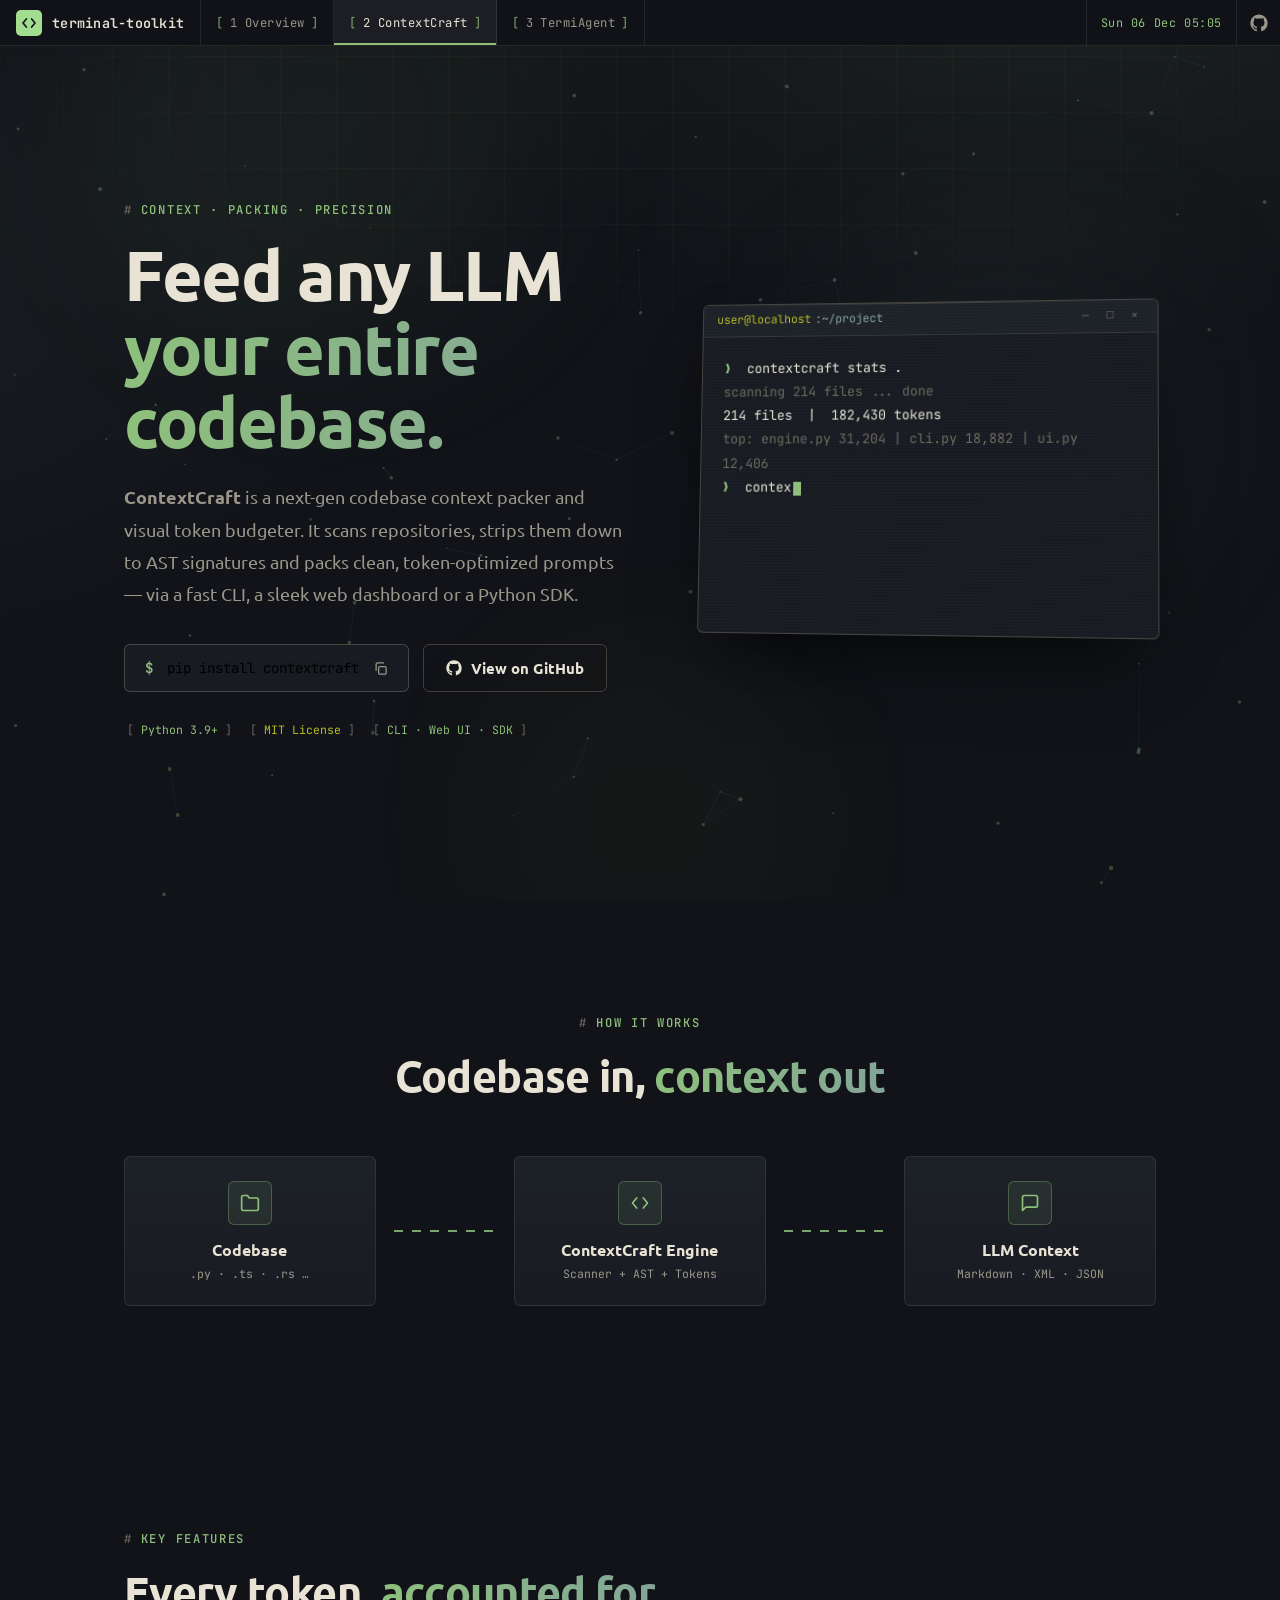
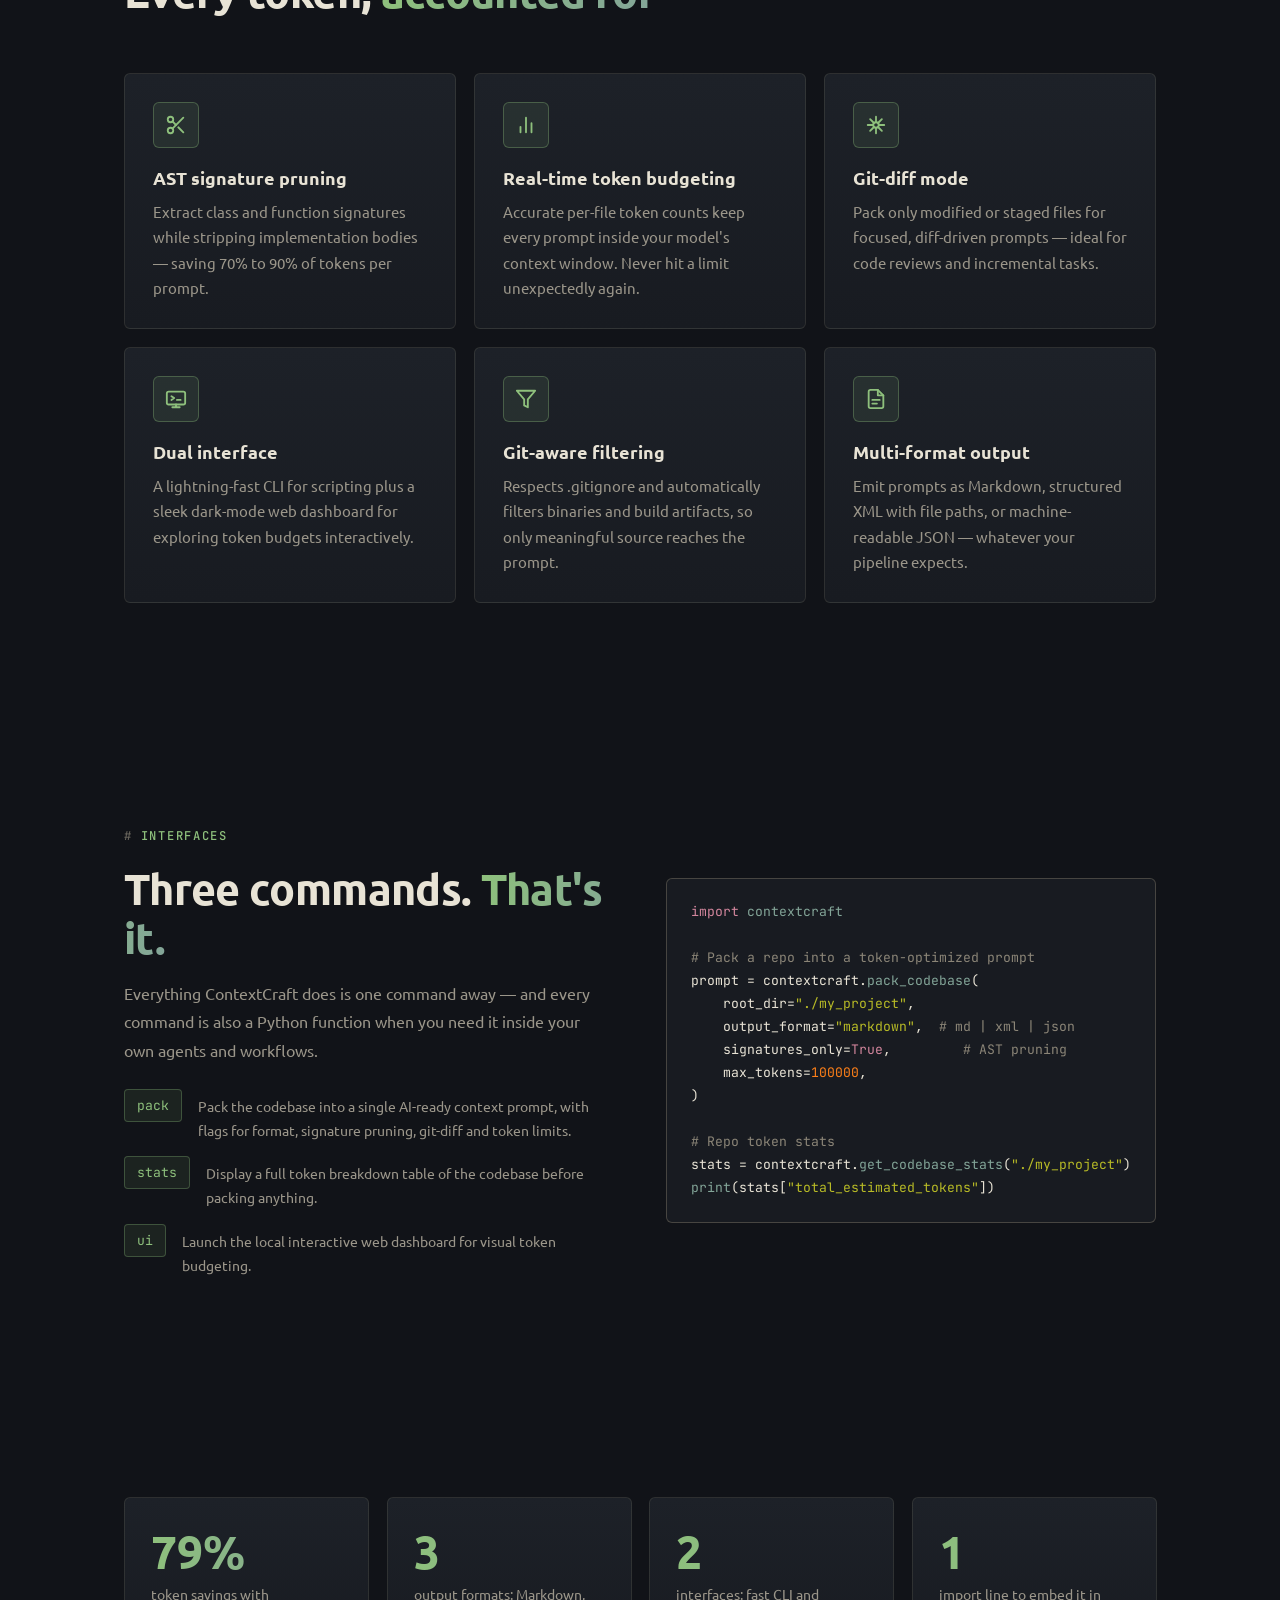
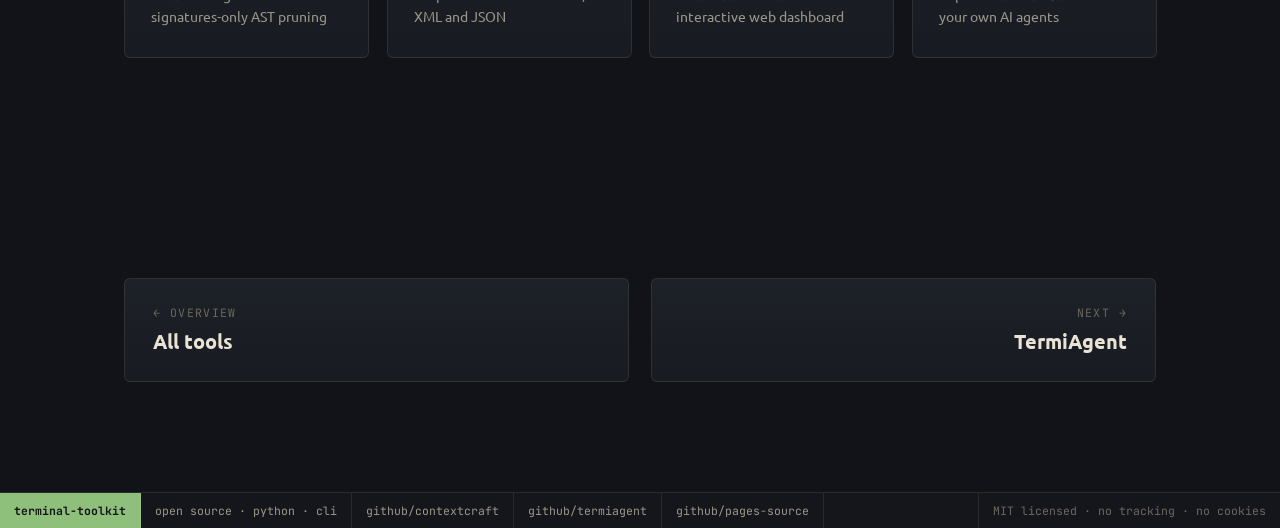
==== commit 4e9dca21: "Redesign: Linux desktop aesthetic (tiling-WM bar, gruvbox palette, tmux footer)" ====
--- a/contextcraft.html
+++ b/contextcraft.html
@@ -8,7 +8,7 @@
   <link rel="icon" href="data:image/svg+xml,%3Csvg xmlns='http://www.w3.org/2000/svg' viewBox='0 0 32 32'%3E%3Cdefs%3E%3ClinearGradient id='g' x1='0' y1='0' x2='1' y2='1'%3E%3Cstop offset='0' stop-color='%2322d3ee'/%3E%3Cstop offset='1' stop-color='%2334d399'/%3E%3C/linearGradient%3E%3C/defs%3E%3Crect width='32' height='32' rx='8' fill='url(%23g)'/%3E%3Cpath d='M12 10l-6 6 6 6M20 10l6 6-6 6' stroke='white' stroke-width='2.4' fill='none' stroke-linecap='round' stroke-linejoin='round'/%3E%3C/svg%3E" />
   <link rel="preconnect" href="https://fonts.googleapis.com" />
   <link rel="preconnect" href="https://fonts.gstatic.com" crossorigin />
-  <link href="https://fonts.googleapis.com/css2?family=Space+Grotesk:wght@400;500;600;700&family=Inter:wght@400;500;600&family=JetBrains+Mono:wght@400;500;600&display=swap" rel="stylesheet" />
+  <link href="https://fonts.googleapis.com/css2?family=Ubuntu:wght@400;500;700&family=JetBrains+Mono:wght@400;500;700&display=swap" rel="stylesheet" />
   <link rel="stylesheet" href="css/style.css" />
 </head>
 <body data-accent="cc">
@@ -24,23 +24,28 @@
   <div class="cursor-glow" aria-hidden="true"></div>
 
   <header class="nav">
-    <a class="brand" href="index.html">
-      <span class="logo">
-        <svg width="18" height="18" viewBox="0 0 24 24" fill="none" stroke="#05070d" stroke-width="2.6" stroke-linecap="round" stroke-linejoin="round"><path d="M8 6l-5 6 5 6"/><path d="M16 6l5 6-5 6"/></svg>
-      </span>
-      Terminal Toolkit
-    </a>
-    <nav class="nav-links" aria-label="Main">
-      <a href="index.html">Overview</a>
-      <a href="contextcraft.html">ContextCraft</a>
-      <a href="termiagent.html">TermiAgent</a>
-    </nav>
+    <div class="wm-left">
+      <a class="brand" href="index.html">
+        <span class="logo">
+          <svg width="16" height="16" viewBox="0 0 24 24" fill="none" stroke="currentColor" stroke-width="2.6" stroke-linecap="round" stroke-linejoin="round"><path d="M8 6l-5 6 5 6"/><path d="M16 6l5 6-5 6"/></svg>
+        </span>
+        terminal-toolkit
+      </a>
+      <nav class="nav-links" aria-label="Main">
+        <a href="index.html">1 Overview</a>
+        <a href="contextcraft.html">2 ContextCraft</a>
+        <a href="termiagent.html">3 TermiAgent</a>
+      </nav>
+    </div>
+    <div class="wm-right">
+      <span class="clock" id="clock" aria-hidden="true">--:--</span>
     <a class="nav-gh" href="https://github.com/Jonny-IT1/contextcraft" target="_blank" rel="noopener" aria-label="ContextCraft on GitHub">
       <svg width="18" height="18" viewBox="0 0 24 24" fill="currentColor" aria-hidden="true"><path d="M12 .5C5.65.5.5 5.65.5 12c0 5.08 3.29 9.39 7.86 10.91.58.11.79-.25.79-.56 0-.27-.01-1.17-.02-2.12-3.2.7-3.88-1.36-3.88-1.36-.52-1.33-1.28-1.68-1.28-1.68-1.04-.71.08-.7.08-.7 1.15.08 1.76 1.19 1.76 1.19 1.03 1.75 2.69 1.25 3.34.95.1-.74.4-1.25.72-1.54-2.55-.29-5.24-1.28-5.24-5.68 0-1.26.45-2.28 1.19-3.09-.12-.29-.52-1.46.11-3.05 0 0 .97-.31 3.18 1.18.92-.26 1.9-.38 2.88-.39.98.01 1.96.13 2.88.39 2.2-1.49 3.17-1.18 3.17-1.18.63 1.59.23 2.76.12 3.05.74.81 1.18 1.83 1.18 3.09 0 4.41-2.69 5.38-5.25 5.66.41.35.77 1.05.77 2.12 0 1.53-.01 2.76-.01 3.14 0 .3.2.67.8.55A11.52 11.52 0 0 0 23.5 12C23.5 5.65 18.35.5 12 .5z"/></svg>
     </a>
     <button class="nav-toggle" aria-label="Menu" aria-expanded="false" type="button">
       <span></span><span></span><span></span>
     </button>
+    </div>
   </header>
 
   <main>
@@ -79,8 +84,8 @@
           <div class="glow" aria-hidden="true"></div>
           <div class="term">
             <div class="term-head">
-              <div class="dots"><span></span><span></span><span></span></div>
-              <span class="term-title">contextcraft — zsh</span>
+              <span class="term-user">user@localhost</span><span class="term-path">:~/project</span>
+              <span class="term-actions" aria-hidden="true">&#8212; &#9633; &#215;</span>
             </div>
             <div class="term-body" data-term="cc"></div>
           </div>
@@ -272,25 +277,13 @@
   </main>
 
   <footer>
-    <div class="wrap footer-inner">
-      <div>
-        <span>Terminal Toolkit — two open-source tools for the terminal-native developer.</span>
-        <div class="foot-links">
-          <a href="https://github.com/Jonny-IT1/contextcraft" target="_blank" rel="noopener">
-            <svg width="14" height="14" viewBox="0 0 24 24" fill="currentColor" aria-hidden="true"><path d="M12 .5C5.65.5.5 5.65.5 12c0 5.08 3.29 9.39 7.86 10.91.58.11.79-.25.79-.56 0-.27-.01-1.17-.02-2.12-3.2.7-3.88-1.36-3.88-1.36-.52-1.33-1.28-1.68-1.28-1.68-1.04-.71.08-.7.08-.7 1.15.08 1.76 1.19 1.76 1.19 1.03 1.75 2.69 1.25 3.34.95.1-.74.4-1.25.72-1.54-2.55-.29-5.24-1.28-5.24-5.68 0-1.26.45-2.28 1.19-3.09-.12-.29-.52-1.46.11-3.05 0 0 .97-.31 3.18 1.18.92-.26 1.9-.38 2.88-.39.98.01 1.96.13 2.88.39 2.2-1.49 3.17-1.18 3.17-1.18.63 1.59.23 2.76.12 3.05.74.81 1.18 1.83 1.18 3.09 0 4.41-2.69 5.38-5.25 5.66.41.35.77 1.05.77 2.12 0 1.53-.01 2.76-.01 3.14 0 .3.2.67.8.55A11.52 11.52 0 0 0 23.5 12C23.5 5.65 18.35.5 12 .5z"/></svg>
-            ContextCraft on GitHub
-          </a>
-          <a href="https://github.com/Jonny-IT1/termiagent" target="_blank" rel="noopener">
-            <svg width="14" height="14" viewBox="0 0 24 24" fill="currentColor" aria-hidden="true"><path d="M12 .5C5.65.5.5 5.65.5 12c0 5.08 3.29 9.39 7.86 10.91.58.11.79-.25.79-.56 0-.27-.01-1.17-.02-2.12-3.2.7-3.88-1.36-3.88-1.36-.52-1.33-1.28-1.68-1.28-1.68-1.04-.71.08-.7.08-.7 1.15.08 1.76 1.19 1.76 1.19 1.03 1.75 2.69 1.25 3.34.95.1-.74.4-1.25.72-1.54-2.55-.29-5.24-1.28-5.24-5.68 0-1.26.45-2.28 1.19-3.09-.12-.29-.52-1.46.11-3.05 0 0 .97-.31 3.18 1.18.92-.26 1.9-.38 2.88-.39.98.01 1.96.13 2.88.39 2.2-1.49 3.17-1.18 3.17-1.18.63 1.59.23 2.76.12 3.05.74.81 1.18 1.83 1.18 3.09 0 4.41-2.69 5.38-5.25 5.66.41.35.77 1.05.77 2.12 0 1.53-.01 2.76-.01 3.14 0 .3.2.67.8.55A11.52 11.52 0 0 0 23.5 12C23.5 5.65 18.35.5 12 .5z"/></svg>
-            TermiAgent on GitHub
-          </a>
-          <a href="https://github.com/Jonny-IT1/jonny-it1.github.io" target="_blank" rel="noopener">
-            <svg width="14" height="14" viewBox="0 0 24 24" fill="currentColor" aria-hidden="true"><path d="M12 .5C5.65.5.5 5.65.5 12c0 5.08 3.29 9.39 7.86 10.91.58.11.79-.25.79-.56 0-.27-.01-1.17-.02-2.12-3.2.7-3.88-1.36-3.88-1.36-.52-1.33-1.28-1.68-1.28-1.68-1.04-.71.08-.7.08-.7 1.15.08 1.76 1.19 1.76 1.19 1.03 1.75 2.69 1.25 3.34.95.1-.74.4-1.25.72-1.54-2.55-.29-5.24-1.28-5.24-5.68 0-1.26.45-2.28 1.19-3.09-.12-.29-.52-1.46.11-3.05 0 0 .97-.31 3.18 1.18.92-.26 1.9-.38 2.88-.39.98.01 1.96.13 2.88.39 2.2-1.49 3.17-1.18 3.17-1.18.63 1.59.23 2.76.12 3.05.74.81 1.18 1.83 1.18 3.09 0 4.41-2.69 5.38-5.25 5.66.41.35.77 1.05.77 2.12 0 1.53-.01 2.76-.01 3.14 0 .3.2.67.8.55A11.52 11.52 0 0 0 23.5 12C23.5 5.65 18.35.5 12 .5z"/></svg>
-            Website source
-          </a>
-        </div>
-      </div>
-      <span class="mono">MIT Licensed &middot; No tracking &middot; No cookies</span>
+    <div class="footer-bar">
+      <span class="fseg fseg-accent">terminal-toolkit</span>
+      <span class="fseg">open source &middot; python &middot; cli</span>
+      <a class="fseg" href="https://github.com/Jonny-IT1/contextcraft" target="_blank" rel="noopener">github/contextcraft</a>
+      <a class="fseg" href="https://github.com/Jonny-IT1/termiagent" target="_blank" rel="noopener">github/termiagent</a>
+      <a class="fseg" href="https://github.com/Jonny-IT1/jonny-it1.github.io" target="_blank" rel="noopener">github/pages-source</a>
+      <span class="fseg fseg-right">MIT licensed &middot; no tracking &middot; no cookies</span>
     </div>
   </footer>
 
--- a/css/style.css
+++ b/css/style.css
@@ -1,7 +1,7 @@
 /* ============================================================
    Terminal Toolkit — ContextCraft × TermiAgent
-   Dark, animated, glassmorphic design system
-   v2: improved responsive behaviour + richer motion
+   Linux desktop aesthetic: tiling-WM bar, gruvbox-ish palette,
+   ncurses accents, flat panels, terminal windows
    ============================================================ */
 
 /* ---------- 0. Animated custom property ---------- */
@@ -17,26 +17,35 @@
 *::after { box-sizing: border-box; margin: 0; padding: 0; }
 
 :root {
-  --bg: #05070d;
-  --bg-2: #0a0e1a;
-  --panel: #0a0d16;
-  --text: #e8ecf4;
-  --muted: #98a3b8;
-  --line: rgba(255, 255, 255, 0.08);
-  --line-strong: rgba(255, 255, 255, 0.16);
-  --radius: 18px;
-  --a1: #22d3ee; /* cyan */
-  --a2: #a78bfa; /* violet */
-  --a3: #34d399; /* emerald */
-  --a4: #f472b6; /* pink */
-  --nav-h: 72px;
-  --font-display: "Space Grotesk", "Segoe UI", system-ui, sans-serif;
-  --font-body: "Inter", "Segoe UI", system-ui, sans-serif;
-  --font-mono: "JetBrains Mono", "Cascadia Code", ui-monospace, monospace;
-}
-
-body[data-accent="cc"] { --a1: #22d3ee; --a2: #34d399; }
-body[data-accent="ta"] { --a1: #a78bfa; --a2: #f472b6; }
+  --bg: #111318;
+  --bg-2: #15181e;
+  --panel: #181b21;
+  --panel-2: #1d2128;
+  --text: #e8e3d5;
+  --muted: #9b968a;
+  --dim: #6b675e;
+  --line: rgba(235, 219, 178, 0.10);
+  --line-strong: rgba(235, 219, 178, 0.22);
+  --radius: 6px;
+  /* gruvbox-inspired accents */
+  --orange: #fe8019;
+  --yellow: #fabd2f;
+  --green: #b8bb26;
+  --aqua: #8ec07c;
+  --blue: #83a598;
+  --purple: #d3869d;
+  --red: #fb4934;
+  /* page accent (home = orange/yellow) */
+  --a1: #fe8019;
+  --a2: #fabd2f;
+  --nav-h: 46px;
+  --font-display: "Ubuntu", "Segoe UI", system-ui, sans-serif;
+  --font-body: "Ubuntu", "Segoe UI", system-ui, sans-serif;
+  --font-mono: "JetBrains Mono", "DejaVu Sans Mono", ui-monospace, monospace;
+}
+
+body[data-accent="cc"] { --a1: #8ec07c; --a2: #83a598; }
+body[data-accent="ta"] { --a1: #d3869d; --a2: #fabd2f; }
 
 html { scroll-behavior: smooth; }
 
@@ -55,14 +64,20 @@
 
 p { overflow-wrap: break-word; }
 
-::selection { background: rgba(34, 211, 238, 0.25); color: #fff; }
+::selection { background: rgba(254, 128, 25, 0.30); color: #fff; }
 
 a:focus-visible,
 button:focus-visible {
   outline: 2px solid var(--a1);
-  outline-offset: 3px;
-  border-radius: 8px;
-}
+  outline-offset: 2px;
+}
+
+/* thin console-style scrollbars */
+* { scrollbar-width: thin; scrollbar-color: #2c313a transparent; }
+::-webkit-scrollbar { width: 10px; height: 10px; }
+::-webkit-scrollbar-thumb { background: #2c313a; border-radius: 0; }
+::-webkit-scrollbar-thumb:hover { background: var(--a1); }
+::-webkit-scrollbar-track { background: transparent; }
 
 /* ---------- 2. Ambient background ---------- */
 .bg {
@@ -71,9 +86,8 @@
   z-index: -2;
   overflow: hidden;
   background:
-    radial-gradient(1200px 800px at 82% -10%, rgba(34, 211, 238, 0.10), transparent 60%),
-    radial-gradient(1000px 700px at -10% 30%, rgba(167, 139, 250, 0.10), transparent 60%),
-    radial-gradient(900px 600px at 50% 130%, rgba(244, 114, 182, 0.07), transparent 60%),
+    radial-gradient(1100px 750px at 82% -10%, color-mix(in srgb, var(--a1) 9%, transparent), transparent 60%),
+    radial-gradient(900px 650px at -10% 30%, color-mix(in srgb, var(--a2) 7%, transparent), transparent 60%),
     var(--bg);
 }
 
@@ -81,14 +95,28 @@
   position: absolute;
   border-radius: 50%;
   filter: blur(90px);
-  opacity: 0.55;
+  opacity: 0.5;
   animation: drift 20s ease-in-out infinite alternate;
   translate: 0 var(--oy, 0px);
   will-change: transform, translate;
 }
-.bg .orb.o1 { width: 440px; height: 440px; background: rgba(34, 211, 238, 0.14); top: -100px; left: 8vw; }
-.bg .orb.o2 { width: 400px; height: 400px; background: rgba(167, 139, 250, 0.14); top: 24vh; right: 6vw; animation-delay: -7s; }
-.bg .orb.o3 { width: 320px; height: 320px; background: rgba(52, 211, 153, 0.10); bottom: -80px; left: 38vw; animation-delay: -13s; }
+.bg .orb.o1 {
+  width: 440px; height: 440px;
+  background: color-mix(in srgb, var(--a1) 13%, transparent);
+  top: -100px; left: 8vw;
+}
+.bg .orb.o2 {
+  width: 400px; height: 400px;
+  background: color-mix(in srgb, var(--a2) 11%, transparent);
+  top: 24vh; right: 6vw;
+  animation-delay: -7s;
+}
+.bg .orb.o3 {
+  width: 320px; height: 320px;
+  background: color-mix(in srgb, var(--green) 8%, transparent);
+  bottom: -80px; left: 38vw;
+  animation-delay: -13s;
+}
 
 @keyframes drift {
   to { transform: translate(70px, 50px) scale(1.1); }
@@ -98,8 +126,8 @@
   position: absolute;
   inset: 0;
   background-image:
-    linear-gradient(rgba(255, 255, 255, 0.033) 1px, transparent 1px),
-    linear-gradient(90deg, rgba(255, 255, 255, 0.033) 1px, transparent 1px);
+    linear-gradient(rgba(235, 219, 178, 0.028) 1px, transparent 1px),
+    linear-gradient(90deg, rgba(235, 219, 178, 0.028) 1px, transparent 1px);
   background-size: 56px 56px;
   -webkit-mask-image: radial-gradient(ellipse 95% 65% at 50% 0%, #000 35%, transparent 78%);
   mask-image: radial-gradient(ellipse 95% 65% at 50% 0%, #000 35%, transparent 78%);
@@ -116,7 +144,7 @@
   border-radius: 50%;
   pointer-events: none;
   z-index: 1;
-  background: radial-gradient(circle, rgba(34, 211, 238, 0.05), transparent 62%);
+  background: radial-gradient(circle, color-mix(in srgb, var(--a1) 7%, transparent), transparent 62%);
   opacity: 0;
   transition: opacity 0.6s ease;
   will-change: left, top;
@@ -130,118 +158,124 @@
   height: 2px;
   width: 0%;
   z-index: 100;
-  background: linear-gradient(90deg, var(--a1), var(--a2));
-  box-shadow: 0 0 14px var(--a1);
+  background: var(--a1);
+  box-shadow: 0 0 10px color-mix(in srgb, var(--a1) 60%, transparent);
   transition: width 80ms linear;
 }
 
-/* ---------- 5. Navigation ---------- */
+/* ---------- 5. Tiling-WM top bar ---------- */
 .nav {
   position: fixed;
   top: 0; left: 0; right: 0;
   z-index: 90;
+  height: var(--nav-h);
   display: flex;
   justify-content: space-between;
-  align-items: center;
-  gap: 16px;
-  padding: 18px max(clamp(20px, 5vw, 64px), env(safe-area-inset-left));
-  padding-right: max(clamp(20px, 5vw, 64px), env(safe-area-inset-right));
-  transition: background 0.35s, padding 0.35s, border-color 0.35s;
-  border-bottom: 1px solid transparent;
+  align-items: stretch;
+  background: rgba(17, 19, 24, 0.94);
+  -webkit-backdrop-filter: blur(12px);
+  backdrop-filter: blur(12px);
+  border-bottom: 1px solid var(--line);
+  transition: box-shadow 0.35s;
 }
 .nav.scrolled {
-  background: rgba(5, 7, 13, 0.78);
-  -webkit-backdrop-filter: blur(18px);
-  backdrop-filter: blur(18px);
-  border-bottom-color: var(--line);
-  padding-block: 12px;
-}
+  box-shadow: 0 14px 34px -20px rgba(0, 0, 0, 0.9);
+}
+
+.wm-left, .wm-right { display: flex; align-items: stretch; min-width: 0; }
 
 .brand {
   display: inline-flex;
   align-items: center;
-  gap: 11px;
-  font-family: var(--font-display);
-  font-weight: 700;
-  font-size: 1.02rem;
+  gap: 10px;
+  padding: 0 16px;
+  border-right: 1px solid var(--line);
+  font-family: var(--font-mono);
+  font-weight: 600;
+  font-size: 0.84rem;
   letter-spacing: 0.02em;
+  color: var(--text);
+  white-space: nowrap;
 }
 .brand .logo {
-  width: 32px; height: 32px;
-  border-radius: 9px;
+  width: 26px; height: 26px;
+  border-radius: 5px;
   display: grid;
   place-items: center;
-  background: linear-gradient(135deg, var(--a1), var(--a2));
-  box-shadow: 0 0 22px rgba(34, 211, 238, 0.35), 0 0 22px rgba(167, 139, 250, 0.25);
-  animation: logoPulse 5s ease-in-out infinite;
+  background: var(--a1);
+  color: #131519;
   flex: none;
-}
-@keyframes logoPulse {
-  0%, 100% { box-shadow: 0 0 20px rgba(34, 211, 238, 0.35), 0 0 20px rgba(167, 139, 250, 0.25); }
-  50% { box-shadow: 0 0 34px rgba(34, 211, 238, 0.55), 0 0 34px rgba(167, 139, 250, 0.45); }
-}
-
-/* --- links: pill + animated gradient underline --- */
-.nav-links {
-  display: flex;
-  gap: 6px;
-  align-items: center;
-}
+  transition: filter 0.25s;
+}
+.brand:hover .logo { filter: brightness(1.15); }
+
+/* workspaces: [1] Overview  [2] ContextCraft … */
+.nav-links { display: flex; align-items: stretch; }
 .nav-links a {
-  position: relative;
-  padding: 8px 15px;
-  border-radius: 999px;
-  font-size: 0.92rem;
+  display: inline-flex;
+  align-items: center;
+  padding: 0 15px;
+  font-family: var(--font-mono);
+  font-size: 0.76rem;
+  letter-spacing: 0.04em;
   color: var(--muted);
-  transition: color 0.25s, background 0.25s;
+  border-right: 1px solid var(--line);
+  transition: color 0.2s, background 0.2s, box-shadow 0.2s;
+  white-space: nowrap;
+}
+.nav-links a::before {
+  content: "[";
+  color: var(--a1);
+  margin-right: 6px;
+  opacity: 0.85;
 }
 .nav-links a::after {
-  content: "";
-  position: absolute;
-  left: 16px;
-  right: 16px;
-  bottom: 4px;
-  height: 1.5px;
-  border-radius: 2px;
-  background: linear-gradient(90deg, var(--a1), var(--a2));
-  transform: scaleX(0);
-  transform-origin: left center;
-  transition: transform 0.3s cubic-bezier(0.2, 0.7, 0.2, 1);
-}
-.nav-links a:hover { color: var(--text); }
-.nav-links a:hover::after { transform: scaleX(1); }
-.nav-links a.active { color: var(--text); }
-.nav-links a.active::after { transform: scaleX(1); }
-
-/* --- GitHub icon button in nav --- */
+  content: "]";
+  color: var(--a1);
+  margin-left: 6px;
+  opacity: 0.85;
+}
+.nav-links a:hover { color: var(--text); background: rgba(255, 255, 255, 0.03); }
+.nav-links a.active {
+  color: var(--text);
+  background: rgba(255, 255, 255, 0.05);
+  box-shadow: inset 0 -2px 0 var(--a1);
+}
+
+/* clock + gh icon + hamburger */
+.clock {
+  display: inline-flex;
+  align-items: center;
+  padding: 0 14px;
+  border-left: 1px solid var(--line);
+  font-family: var(--font-mono);
+  font-size: 0.74rem;
+  color: var(--a1);
+  letter-spacing: 0.05em;
+  white-space: nowrap;
+  user-select: none;
+}
+
 .nav-gh {
-  width: 38px;
-  height: 38px;
-  border-radius: 11px;
+  width: 44px;
   display: grid;
   place-items: center;
-  border: 1px solid var(--line);
-  background: rgba(255, 255, 255, 0.04);
+  border-left: 1px solid var(--line);
   color: var(--muted);
-  transition: color 0.25s, border-color 0.25s, background 0.25s, transform 0.25s, box-shadow 0.25s;
+  transition: color 0.25s, background 0.25s, box-shadow 0.25s;
   flex: none;
 }
 .nav-gh:hover {
   color: var(--text);
-  border-color: var(--line-strong);
-  background: rgba(255, 255, 255, 0.07);
-  transform: translateY(-2px);
-  box-shadow: 0 12px 28px -14px rgba(0, 0, 0, 0.8);
-}
-
-/* --- animated hamburger --- */
+  background: rgba(255, 255, 255, 0.04);
+  box-shadow: inset 0 -2px 0 var(--a1);
+}
+
 .nav-toggle {
   display: none;
-  width: 42px;
-  height: 42px;
-  border-radius: 11px;
-  border: 1px solid var(--line);
-  background: rgba(255, 255, 255, 0.04);
+  width: 44px;
+  border-left: 1px solid var(--line);
+  background: transparent;
   color: var(--text);
   cursor: pointer;
   flex-direction: column;
@@ -254,11 +288,10 @@
   display: block;
   width: 18px;
   height: 2px;
-  border-radius: 2px;
   background: currentColor;
-  transition: transform 0.3s cubic-bezier(0.2, 0.7, 0.2, 1), opacity 0.25s, width 0.3s;
-}
-.nav-toggle span:nth-child(2) { width: 13px; align-self: flex-start; margin-left: 2px; }
+  transition: transform 0.3s cubic-bezier(0.2, 0.7, 0.2, 1), opacity 0.25s;
+}
+.nav-toggle span:nth-child(2) { width: 13px; align-self: flex-start; margin-left: 5px; }
 body.nav-open .nav-toggle span:nth-child(1) { transform: translateY(7px) rotate(45deg); }
 body.nav-open .nav-toggle span:nth-child(2) { opacity: 0; transform: translateX(-6px); }
 body.nav-open .nav-toggle span:nth-child(3) { transform: translateY(-7px) rotate(-45deg); }
@@ -268,54 +301,41 @@
   display: inline-flex;
   align-items: center;
   gap: 9px;
-  padding: 13px 24px;
-  border-radius: 12px;
+  padding: 12px 22px;
+  border-radius: var(--radius);
   font-family: var(--font-display);
   font-weight: 600;
-  font-size: 0.95rem;
+  font-size: 0.94rem;
   line-height: 1;
   cursor: pointer;
   border: 1px solid transparent;
-  transition: transform 0.25s, box-shadow 0.25s, background 0.25s, border-color 0.25s;
+  transition: transform 0.22s, box-shadow 0.22s, background 0.22s, border-color 0.22s, filter 0.22s, color 0.22s;
 }
 .btn .arrow { transition: transform 0.25s; }
 .btn:hover .arrow { transform: translateX(4px); }
 .btn:active { transform: scale(0.98); }
 
 .btn-primary {
-  position: relative;
-  overflow: hidden;
-  background: linear-gradient(135deg, var(--a1), var(--a2));
-  color: #05070d;
-  box-shadow: 0 10px 34px -10px var(--a1);
-}
-.btn-primary::before {
-  content: "";
-  position: absolute;
-  top: 0;
-  left: -80%;
-  width: 55%;
-  height: 100%;
-  background: linear-gradient(105deg, transparent, rgba(255, 255, 255, 0.4), transparent);
-  transform: skewX(-20deg);
-  transition: left 0.65s ease;
-  pointer-events: none;
+  background: var(--a1);
+  color: #131519;
+  box-shadow: 0 8px 26px -12px color-mix(in srgb, var(--a1) 70%, transparent);
 }
 .btn-primary:hover {
+  filter: brightness(1.12);
   transform: translateY(-2px);
-  box-shadow: 0 16px 44px -10px var(--a1);
-}
-.btn-primary:hover::before { left: 135%; }
+  box-shadow: 0 14px 34px -12px color-mix(in srgb, var(--a1) 75%, transparent);
+}
 
 .btn-ghost {
-  border-color: var(--line);
-  background: rgba(255, 255, 255, 0.03);
+  border-color: var(--line-strong);
+  background: transparent;
   color: var(--text);
 }
 .btn-ghost:hover {
-  background: rgba(255, 255, 255, 0.07);
-  border-color: var(--line-strong);
+  border-color: var(--a1);
+  color: var(--a1);
   transform: translateY(-2px);
+  box-shadow: 0 12px 30px -16px color-mix(in srgb, var(--a1) 60%, transparent);
 }
 
 /* ---------- 7. Layout primitives ---------- */
@@ -329,45 +349,38 @@
 
 .section-head { max-width: 720px; margin-bottom: clamp(34px, 5vw, 56px); }
 
+/* shell-comment eyebrow:  # open source · python · cli */
 .eyebrow {
   display: inline-flex;
   align-items: center;
-  gap: 9px;
-  padding: 7px 14px;
-  border-radius: 999px;
-  border: 1px solid var(--line);
-  background: rgba(255, 255, 255, 0.04);
-  font-family: var(--font-mono);
-  font-size: 0.72rem;
+  gap: 8px;
+  font-family: var(--font-mono);
+  font-size: 0.76rem;
+  font-weight: 500;
   letter-spacing: 0.14em;
   text-transform: uppercase;
-  color: var(--muted);
-  margin-bottom: 22px;
+  color: var(--a1);
+  margin-bottom: 20px;
 }
 .eyebrow::before {
-  content: "";
-  width: 7px; height: 7px;
-  border-radius: 50%;
-  background: var(--a1);
-  box-shadow: 0 0 10px var(--a1);
-  animation: pulseDot 2.2s ease-in-out infinite;
-  flex: none;
-}
-@keyframes pulseDot {
-  0%, 100% { opacity: 1; transform: scale(1); }
-  50% { opacity: 0.45; transform: scale(0.75); }
+  content: "#";
+  color: var(--dim);
 }
 
 .section-title {
   font-family: var(--font-display);
   font-weight: 700;
   font-size: clamp(1.7rem, 3.6vw, 2.7rem);
-  line-height: 1.12;
-  letter-spacing: -0.02em;
+  line-height: 1.14;
+  letter-spacing: -0.015em;
   margin-bottom: 16px;
 }
 
-.section-sub { color: var(--muted); font-size: clamp(0.95rem, 1.6vw, 1.02rem); line-height: 1.75; }
+.section-sub {
+  color: var(--muted);
+  font-size: clamp(0.95rem, 1.6vw, 1.02rem);
+  line-height: 1.75;
+}
 
 .grad-text {
   background: linear-gradient(90deg, var(--a1), var(--a2), var(--a1));
@@ -402,9 +415,9 @@
 .hero-title {
   font-family: var(--font-display);
   font-weight: 700;
-  font-size: clamp(2.1rem, 6.2vw, 4.6rem);
+  font-size: clamp(2.1rem, 6.2vw, 4.4rem);
   line-height: 1.05;
-  letter-spacing: -0.025em;
+  letter-spacing: -0.02em;
   margin-bottom: 22px;
   text-wrap: balance;
 }
@@ -415,6 +428,7 @@
   line-height: 1.8;
   max-width: 540px;
   margin-bottom: 34px;
+  text-wrap: pretty;
 }
 
 .hero-cta { display: flex; flex-wrap: wrap; gap: 14px; }
@@ -422,7 +436,7 @@
 .hero-meta {
   display: flex;
   flex-wrap: wrap;
-  gap: 10px;
+  gap: 12px;
   margin-top: 30px;
 }
 
@@ -462,7 +476,10 @@
   position: absolute;
   inset: -8%;
   z-index: -1;
-  background: radial-gradient(closest-side, rgba(34, 211, 238, 0.16), rgba(167, 139, 250, 0.10), transparent 75%);
+  background: radial-gradient(closest-side,
+    color-mix(in srgb, var(--a1) 15%, transparent),
+    color-mix(in srgb, var(--a2) 10%, transparent),
+    transparent 75%);
   filter: blur(30px);
 }
 
@@ -483,49 +500,63 @@
   position: absolute;
   inset: 0;
   z-index: -1;
-  opacity: 0.6;
+  opacity: 0.55;
   pointer-events: none;
 }
 
-/* ---------- 9. Terminal window ---------- */
+/* ---------- 9. Terminal window (Linux style) ---------- */
 .term {
-  border-radius: 16px;
+  border-radius: var(--radius);
   background: var(--panel);
-  border: 1px solid var(--line);
+  border: 1px solid var(--line-strong);
   overflow: hidden;
-  box-shadow:
-    0 40px 90px -24px rgba(0, 0, 0, 0.75),
-    inset 0 0 0 1px rgba(255, 255, 255, 0.02);
   position: relative;
-}
+  box-shadow: 0 34px 70px -28px rgba(0, 0, 0, 0.85);
+}
+/* top hairline */
 .term::before {
   content: "";
   position: absolute;
   inset: 0 0 auto 0;
   height: 1px;
-  background: linear-gradient(90deg, transparent, rgba(255, 255, 255, 0.25), transparent);
+  background: linear-gradient(90deg, transparent, rgba(235, 219, 178, 0.18), transparent);
+  z-index: 2;
+}
+/* subtle CRT scanlines */
+.term::after {
+  content: "";
+  position: absolute;
+  inset: 0;
+  background: repeating-linear-gradient(
+    0deg,
+    rgba(255, 255, 255, 0.014) 0 1px,
+    transparent 1px 3px
+  );
+  pointer-events: none;
+  z-index: 2;
 }
 
 .term-head {
   display: flex;
   align-items: center;
-  gap: 8px;
-  padding: 13px 18px;
+  gap: 4px;
+  padding: 10px 14px;
   border-bottom: 1px solid var(--line);
-  background: rgba(255, 255, 255, 0.02);
-}
-.dots { display: flex; gap: 7px; }
-.dots span { width: 11px; height: 11px; border-radius: 50%; }
-
-.term-title {
+  background: var(--panel-2);
+  font-family: var(--font-mono);
+  font-size: 0.74rem;
+  line-height: 1;
+}
+/* PS1-style title: green user@host, blue path */
+.term-user { color: var(--green); white-space: nowrap; }
+.term-path { color: var(--blue); white-space: nowrap; overflow: hidden; text-overflow: ellipsis; }
+/* GNOME-style window controls */
+.term-actions {
   margin-left: auto;
-  font-family: var(--font-mono);
-  font-size: 0.72rem;
-  color: var(--muted);
-  letter-spacing: 0.06em;
+  color: var(--dim);
+  letter-spacing: 5px;
+  user-select: none;
   white-space: nowrap;
-  overflow: hidden;
-  text-overflow: ellipsis;
 }
 
 .term-body {
@@ -539,10 +570,10 @@
 
 .term-body .ln { white-space: pre-wrap; word-break: break-word; }
 .term-body .ln .p { color: var(--a1); margin-right: 8px; }
-.term-body .ln.ok { color: #34d399; }
-.term-body .ln.dim { color: #5d6880; }
-.term-body .ln.warn { color: #febc2e; }
-.term-body .ln.hl { color: #e8ecf4; }
+.term-body .ln.ok { color: var(--green); }
+.term-body .ln.dim { color: var(--dim); }
+.term-body .ln.warn { color: var(--yellow); }
+.term-body .ln.hl { color: #e8e3d5; }
 
 .caret {
   display: inline-block;
@@ -555,29 +586,29 @@
 }
 @keyframes blink { 50% { opacity: 0; } }
 
-/* ---------- 10. Glass cards ---------- */
+/* ---------- 10. Panels (flat, 1px, sharp) ---------- */
 .glass {
   position: relative;
   overflow: hidden;
   border-radius: var(--radius);
   border: 1px solid var(--line);
-  background: linear-gradient(180deg, rgba(255, 255, 255, 0.045), rgba(255, 255, 255, 0.018));
-  transition: transform 0.35s cubic-bezier(0.2, 0.7, 0.2, 1), border-color 0.35s, box-shadow 0.35s;
+  background: linear-gradient(180deg, var(--panel-2), var(--panel));
+  transition: transform 0.3s cubic-bezier(0.2, 0.7, 0.2, 1), border-color 0.3s, box-shadow 0.3s;
 }
 .glass::after {
   content: "";
   position: absolute;
   inset: 0;
   pointer-events: none;
-  background: radial-gradient(520px circle at var(--mx, 50%) var(--my, 0%), rgba(255, 255, 255, 0.07), transparent 42%);
+  background: radial-gradient(520px circle at var(--mx, 50%) var(--my, 0%), rgba(235, 219, 178, 0.05), transparent 42%);
   opacity: 0;
-  transition: opacity 0.35s;
+  transition: opacity 0.3s;
 }
 @media (hover: hover) {
   .glass:hover {
-    border-color: var(--line-strong);
-    transform: translateY(-5px);
-    box-shadow: 0 26px 60px -24px rgba(0, 0, 0, 0.65);
+    border-color: color-mix(in srgb, var(--a1) 45%, transparent);
+    transform: translateY(-4px);
+    box-shadow: 0 22px 48px -26px rgba(0, 0, 0, 0.85);
   }
   .glass:hover::after { opacity: 1; }
 }
@@ -585,44 +616,47 @@
 .grid-cards {
   display: grid;
   grid-template-columns: repeat(auto-fit, minmax(clamp(240px, 40vw, 280px), 1fr));
-  gap: 20px;
+  gap: 18px;
 }
 
 .card { padding: clamp(22px, 3vw, 28px); }
 .card h3 {
   font-family: var(--font-display);
-  font-size: 1.12rem;
-  font-weight: 600;
+  font-size: 1.1rem;
+  font-weight: 700;
   margin: 18px 0 10px;
 }
 .card p { color: var(--muted); font-size: 0.93rem; line-height: 1.7; }
 
+/* nerdfont-like icon tile */
 .card-icon {
   width: 46px; height: 46px;
-  border-radius: 13px;
+  border-radius: var(--radius);
   display: grid;
   place-items: center;
-  color: #05070d;
-  background: linear-gradient(135deg, var(--a1), var(--a2));
-  box-shadow: 0 8px 26px -8px var(--a1);
-  transition: transform 0.35s cubic-bezier(0.2, 0.7, 0.2, 1);
+  color: var(--a1);
+  background: color-mix(in srgb, var(--a1) 10%, transparent);
+  border: 1px solid color-mix(in srgb, var(--a1) 32%, transparent);
+  transition: transform 0.35s cubic-bezier(0.2, 0.7, 0.2, 1), background 0.3s;
 }
 @media (hover: hover) {
-  .card:hover .card-icon { transform: scale(1.08) rotate(-4deg); }
+  .card:hover .card-icon {
+    transform: scale(1.08) rotate(-4deg);
+    background: color-mix(in srgb, var(--a1) 18%, transparent);
+  }
 }
 .card-icon.soft {
   color: var(--a1);
-  background: rgba(255, 255, 255, 0.05);
+  background: rgba(255, 255, 255, 0.03);
   border: 1px solid var(--line);
-  box-shadow: none;
 }
 
 /* ---------- 11. Project showcase cards ---------- */
-.proj-grid { display: grid; grid-template-columns: repeat(auto-fit, minmax(min(320px, 100%), 1fr)); gap: 26px; }
+.proj-grid { display: grid; grid-template-columns: repeat(auto-fit, minmax(min(320px, 100%), 1fr)); gap: 24px; }
 
 .proj-card { padding: clamp(24px, 3.4vw, 32px); display: flex; flex-direction: column; gap: 20px; }
 
-/* animated conic gradient border on hover */
+/* rotating accent border segment on hover */
 .proj-card::before {
   content: "";
   position: absolute;
@@ -646,15 +680,15 @@
 
 .icon-big {
   width: 58px; height: 58px;
-  border-radius: 17px;
+  border-radius: var(--radius);
   display: grid;
   place-items: center;
-  color: #05070d;
+  color: #131519;
   transition: transform 0.4s cubic-bezier(0.2, 0.7, 0.2, 1);
   flex: none;
 }
-.cc-theme { background: linear-gradient(135deg, #22d3ee, #34d399); box-shadow: 0 0 44px -10px rgba(34, 211, 238, 0.55); }
-.ta-theme { background: linear-gradient(135deg, #a78bfa, #f472b6); box-shadow: 0 0 44px -10px rgba(167, 139, 250, 0.55); }
+.cc-theme { background: linear-gradient(135deg, #8ec07c, #b8bb26); box-shadow: 0 0 40px -12px rgba(142, 192, 124, 0.5); }
+.ta-theme { background: linear-gradient(135deg, #d3869d, #b16286); box-shadow: 0 0 40px -12px rgba(211, 134, 157, 0.5); }
 .proj-card:hover .icon-big { transform: rotate(-6deg) scale(1.06); }
 
 .proj-card h3 {
@@ -663,23 +697,23 @@
   font-weight: 700;
   letter-spacing: -0.01em;
 }
-.proj-card .tagline { color: var(--muted); line-height: 1.7; font-size: 0.96rem; }
-
-.chips { display: flex; flex-wrap: wrap; gap: 9px; }
+.proj-card .tagline { color: var(--muted); line-height: 1.7; font-size: 0.96rem; text-wrap: pretty; }
+
+/* bracket chips: [ ast pruning ] */
+.chips { display: flex; flex-wrap: wrap; gap: 10px 4px; }
 .chip {
   font-family: var(--font-mono);
   font-size: 0.72rem;
-  padding: 5px 11px;
-  border-radius: 999px;
-  border: 1px solid var(--line);
+  padding: 0 3px;
   color: var(--muted);
-  background: rgba(255, 255, 255, 0.03);
   white-space: nowrap;
 }
-.chip.c1 { color: #22d3ee; border-color: rgba(34, 211, 238, 0.28); background: rgba(34, 211, 238, 0.07); }
-.chip.c2 { color: #34d399; border-color: rgba(52, 211, 153, 0.28); background: rgba(52, 211, 153, 0.07); }
-.chip.c3 { color: #a78bfa; border-color: rgba(167, 139, 250, 0.28); background: rgba(167, 139, 250, 0.07); }
-.chip.c4 { color: #f472b6; border-color: rgba(244, 114, 182, 0.28); background: rgba(244, 114, 182, 0.07); }
+.chip::before { content: "["; color: var(--dim); margin-right: 7px; }
+.chip::after { content: "]"; color: var(--dim); margin-left: 7px; }
+.chip.c1 { color: var(--aqua); }
+.chip.c2 { color: var(--green); }
+.chip.c3 { color: var(--purple); }
+.chip.c4 { color: var(--orange); }
 
 .proj-actions {
   margin-top: auto;
@@ -694,40 +728,43 @@
   display: inline-flex;
   align-items: center;
   gap: 8px;
-  font-family: var(--font-display);
+  font-family: var(--font-mono);
   font-weight: 600;
-  font-size: 0.95rem;
-  color: var(--text);
-  transition: gap 0.25s, color 0.25s;
+  font-size: 0.86rem;
+  color: var(--a1);
+  transition: gap 0.25s, filter 0.25s;
   padding: 8px 0;
 }
-.proj-link:hover { gap: 13px; color: var(--a1); }
+@media (hover: hover) {
+  .proj-link:hover { gap: 13px; filter: brightness(1.2); }
+}
 
 .gh-btn {
   width: 42px;
   height: 42px;
-  border-radius: 12px;
+  border-radius: var(--radius);
   display: grid;
   place-items: center;
-  border: 1px solid var(--line);
-  background: rgba(255, 255, 255, 0.04);
+  border: 1px solid var(--line-strong);
+  background: transparent;
   color: var(--muted);
-  transition: color 0.25s, border-color 0.25s, background 0.25s, transform 0.25s, box-shadow 0.25s;
+  transition: color 0.25s, border-color 0.25s, transform 0.25s, box-shadow 0.25s;
   flex: none;
 }
-.gh-btn:hover {
-  color: var(--text);
-  border-color: var(--line-strong);
-  background: rgba(255, 255, 255, 0.07);
-  transform: translateY(-2px);
-  box-shadow: 0 12px 30px -14px rgba(0, 0, 0, 0.8);
+@media (hover: hover) {
+  .gh-btn:hover {
+    color: var(--text);
+    border-color: var(--a1);
+    transform: translateY(-2px);
+    box-shadow: 0 12px 28px -14px color-mix(in srgb, var(--a1) 55%, transparent);
+  }
 }
 
 /* ---------- 12. Stats ---------- */
 .stats {
   display: grid;
   grid-template-columns: repeat(auto-fit, minmax(clamp(150px, 42vw, 190px), 1fr));
-  gap: 20px;
+  gap: 18px;
 }
 .stat { padding: clamp(22px, 3vw, 30px) clamp(18px, 2.4vw, 26px); }
 .stat .num {
@@ -752,13 +789,13 @@
 }
 .marquee-track {
   display: flex;
-  gap: 14px;
+  gap: 12px;
   width: max-content;
   animation: scroll 34s linear infinite;
 }
 .marquee:hover .marquee-track { animation-play-state: paused; }
 @keyframes scroll { to { transform: translateX(-50%); } }
-.marquee .chip { padding: 9px 18px; font-size: 0.8rem; }
+.marquee .chip { font-size: 0.8rem; }
 
 /* ---------- 14. Pipeline ---------- */
 .pipeline {
@@ -778,11 +815,11 @@
 .node .ni {
   width: 44px; height: 44px;
   margin: 0 auto 14px;
-  border-radius: 12px;
+  border-radius: var(--radius);
   display: grid;
   place-items: center;
-  background: rgba(255, 255, 255, 0.05);
-  border: 1px solid var(--line);
+  background: color-mix(in srgb, var(--a1) 10%, transparent);
+  border: 1px solid color-mix(in srgb, var(--a1) 32%, transparent);
   color: var(--a1);
 }
 .node h4 { font-family: var(--font-display); font-size: 1rem; margin-bottom: 6px; }
@@ -799,7 +836,6 @@
 }
 @keyframes flow { to { background-position: 18px 0; } }
 
-/* vertical flow connectors on narrow screens */
 @media (max-width: 640px) {
   .pipeline { flex-direction: column; }
   .flow {
@@ -816,8 +852,8 @@
 .code {
   position: relative;
   background: var(--panel);
-  border: 1px solid var(--line);
-  border-radius: 14px;
+  border: 1px solid var(--line-strong);
+  border-radius: var(--radius);
   padding: 22px 24px;
   font-family: var(--font-mono);
   font-size: clamp(0.72rem, 0.6rem + 0.5vw, 0.82rem);
@@ -825,12 +861,12 @@
   overflow-x: auto;
 }
 .code pre { font-family: inherit; }
-.code .cm { color: #565f89; }
-.code .k { color: #c792ea; }
-.code .s { color: #9ece6a; }
-.code .f { color: #7aa2f7; }
-.code .n { color: #ff9e64; }
-.code .p { color: #89ddff; }
+.code .cm { color: #8b8577; }
+.code .k { color: var(--purple); }
+.code .s { color: var(--green); }
+.code .f { color: var(--blue); }
+.code .n { color: var(--orange); }
+.code .p { color: var(--aqua); }
 
 .copy-btn {
   position: absolute;
@@ -839,9 +875,9 @@
   align-items: center;
   gap: 7px;
   padding: 7px 13px;
-  border-radius: 9px;
-  border: 1px solid var(--line);
-  background: rgba(255, 255, 255, 0.05);
+  border-radius: 4px;
+  border: 1px solid var(--line-strong);
+  background: var(--panel-2);
   color: var(--muted);
   font-family: var(--font-mono);
   font-size: 0.72rem;
@@ -850,8 +886,8 @@
   transition: opacity 0.25s, color 0.25s, border-color 0.25s;
 }
 .code:hover .copy-btn, .copy-btn:focus-visible { opacity: 1; }
-.copy-btn:hover { color: var(--text); border-color: var(--line-strong); }
-.copy-btn.done { color: #34d399; border-color: rgba(52, 211, 153, 0.4); }
+.copy-btn:hover { color: var(--text); border-color: var(--a1); }
+.copy-btn.done { color: var(--green); border-color: color-mix(in srgb, var(--green) 45%, transparent); }
 
 /* ---------- 16. Install pills ---------- */
 .cmd-row { display: flex; flex-wrap: wrap; gap: 16px; }
@@ -861,9 +897,9 @@
   align-items: center;
   gap: 14px;
   padding: 14px 20px;
-  border-radius: 13px;
-  border: 1px solid var(--line);
-  background: rgba(255, 255, 255, 0.04);
+  border-radius: var(--radius);
+  border: 1px solid var(--line-strong);
+  background: var(--panel);
   font-family: var(--font-mono);
   font-size: clamp(0.8rem, 0.7rem + 0.5vw, 0.88rem);
   cursor: pointer;
@@ -873,15 +909,15 @@
 @media (hover: hover) {
   .cmd-pill:hover {
     border-color: var(--a1);
-    box-shadow: 0 0 0 1px var(--a1), 0 12px 34px -14px var(--a1);
+    box-shadow: 0 0 0 1px var(--a1), 0 12px 30px -16px color-mix(in srgb, var(--a1) 60%, transparent);
     transform: translateY(-2px);
   }
 }
 .cmd-pill .dollar { color: var(--a1); font-weight: 600; }
 .cmd-pill .copy-mini { color: var(--muted); transition: color 0.2s; margin-left: auto; }
 .cmd-pill:hover .copy-mini { color: var(--text); }
-.cmd-pill.done { border-color: rgba(52, 211, 153, 0.5); }
-.cmd-pill.done .copy-mini { color: #34d399; }
+.cmd-pill.done { border-color: color-mix(in srgb, var(--green) 50%, transparent); }
+.cmd-pill.done .copy-mini { color: var(--green); }
 
 /* ---------- 17. Split sections ---------- */
 .split {
@@ -898,9 +934,9 @@
   font-family: var(--font-mono);
   font-size: 0.82rem;
   color: var(--a1);
-  background: rgba(255, 255, 255, 0.04);
-  border: 1px solid var(--line);
-  border-radius: 9px;
+  background: color-mix(in srgb, var(--a1) 9%, transparent);
+  border: 1px solid color-mix(in srgb, var(--a1) 30%, transparent);
+  border-radius: 4px;
   padding: 7px 12px;
   white-space: nowrap;
 }
@@ -914,7 +950,7 @@
   font-size: 0.72rem;
   letter-spacing: 0.12em;
   text-transform: uppercase;
-  color: var(--muted);
+  color: var(--dim);
 }
 .pn .name {
   font-family: var(--font-display);
@@ -940,53 +976,43 @@
 }
 .cta-box p { color: var(--muted); margin-bottom: 30px; line-height: 1.7; }
 
-/* ---------- 20. Footer ---------- */
+/* ---------- 20. Footer: tmux-style status bar ---------- */
 footer {
   border-top: 1px solid var(--line);
-  padding: 44px 0;
+  background: #14161b;
   position: relative;
   overflow: hidden;
 }
-footer::before {
-  content: "";
-  position: absolute;
-  top: -1px; left: 20%; right: 20%;
-  height: 1px;
-  background: linear-gradient(90deg, transparent, var(--a1), var(--a2), transparent);
-  opacity: 0.7;
-}
-.footer-inner {
+.footer-bar {
   display: flex;
-  justify-content: space-between;
-  align-items: center;
-  gap: 18px;
   flex-wrap: wrap;
+  align-items: stretch;
+  font-family: var(--font-mono);
+  font-size: 0.72rem;
+}
+.fseg {
+  display: inline-flex;
+  align-items: center;
+  gap: 7px;
+  padding: 10px 14px;
   color: var(--muted);
-  font-size: 0.88rem;
-}
-.footer-inner .mono { font-family: var(--font-mono); font-size: 0.78rem; }
-
-.foot-links {
-  display: flex;
-  align-items: center;
-  gap: 8px;
-  flex-wrap: wrap;
-  margin-top: 10px;
-}
-.foot-links a {
-  display: inline-flex;
-  align-items: center;
-  gap: 7px;
-  padding: 6px 12px;
-  border-radius: 999px;
-  border: 1px solid var(--line);
-  font-size: 0.8rem;
-  transition: color 0.25s, border-color 0.25s, background 0.25s;
-}
-.foot-links a:hover {
-  color: var(--text);
-  border-color: var(--line-strong);
-  background: rgba(255, 255, 255, 0.05);
+  border-right: 1px solid var(--line);
+  white-space: nowrap;
+}
+a.fseg { transition: color 0.2s, background 0.2s; }
+@media (hover: hover) {
+  a.fseg:hover { color: var(--text); background: rgba(255, 255, 255, 0.04); }
+}
+.fseg-accent {
+  background: var(--a1);
+  color: #131519;
+  font-weight: 700;
+}
+.fseg-right {
+  margin-left: auto;
+  border-right: none;
+  border-left: 1px solid var(--line);
+  color: var(--dim);
 }
 
 /* ---------- 21. Back-to-top ---------- */
@@ -996,13 +1022,13 @@
   bottom: calc(22px + env(safe-area-inset-bottom));
   width: 44px;
   height: 44px;
-  border-radius: 12px;
+  border-radius: var(--radius);
   display: grid;
   place-items: center;
-  background: rgba(10, 13, 22, 0.82);
+  background: rgba(24, 27, 33, 0.9);
   -webkit-backdrop-filter: blur(10px);
   backdrop-filter: blur(10px);
-  border: 1px solid var(--line);
+  border: 1px solid var(--line-strong);
   color: var(--text);
   cursor: pointer;
   z-index: 80;
@@ -1016,7 +1042,7 @@
   .top-btn:hover {
     border-color: var(--a1);
     color: var(--a1);
-    box-shadow: 0 0 26px -6px var(--a1);
+    box-shadow: 0 0 26px -8px color-mix(in srgb, var(--a1) 60%, transparent);
   }
 }
 
@@ -1045,31 +1071,22 @@
 }
 
 @media (max-width: 760px) {
-  .nav {
-    padding-top: 14px;
-    padding-bottom: 14px;
-  }
-  .nav.scrolled { padding-block: 10px; }
-
   .nav-toggle { display: flex; }
 
   .nav-links {
     position: absolute;
-    top: calc(100% + 10px);
-    left: max(clamp(20px, 5vw, 64px), env(safe-area-inset-left));
-    right: max(clamp(20px, 5vw, 64px), env(safe-area-inset-right));
+    top: calc(100% + 0px);
+    left: 0;
+    right: 0;
     flex-direction: column;
     align-items: stretch;
-    gap: 4px;
-    padding: 12px;
-    border-radius: 14px;
-    background: rgba(7, 10, 18, 0.96);
+    background: rgba(17, 19, 24, 0.97);
     -webkit-backdrop-filter: blur(18px);
     backdrop-filter: blur(18px);
-    border: 1px solid var(--line);
-    box-shadow: 0 30px 60px -20px rgba(0, 0, 0, 0.8);
+    border-bottom: 1px solid var(--line);
+    box-shadow: 0 30px 60px -20px rgba(0, 0, 0, 0.85);
     opacity: 0;
-    transform: translateY(-10px) scale(0.98);
+    transform: translateY(-10px);
     transform-origin: top center;
     pointer-events: none;
     transition: opacity 0.3s cubic-bezier(0.2, 0.7, 0.2, 1), transform 0.3s cubic-bezier(0.2, 0.7, 0.2, 1);
@@ -1079,36 +1096,44 @@
     transform: none;
     pointer-events: auto;
   }
-  .nav-links a { padding: 13px 16px; border-radius: 10px; font-size: 0.98rem; }
-  .nav-links a:hover { background: rgba(255, 255, 255, 0.06); }
-  .nav-links a::after { display: none; }
+  .nav-links a {
+    padding: 13px 16px;
+    font-size: 0.86rem;
+    border-right: none;
+    border-bottom: 1px solid var(--line);
+  }
   .nav-links a.active {
-    background: rgba(255, 255, 255, 0.07);
-    color: var(--text);
+    background: color-mix(in srgb, var(--a1) 12%, transparent);
+    box-shadow: inset 3px 0 0 var(--a1);
   }
+  .nav-links a::before, .nav-links a::after { margin: 0 8px 0 0; }
 
   .term-body { min-height: 240px; }
   .stats { grid-template-columns: repeat(2, 1fr); }
+  .clock { display: none; }
 }
 
 @media (max-width: 540px) {
   .hero { padding-top: calc(var(--nav-h) + 32px); }
+  .brand { padding: 0 12px; font-size: 0.78rem; gap: 8px; }
   .hero-cta { width: 100%; }
   .hero-cta .btn,
   .hero-cta .cmd-pill { width: 100%; justify-content: center; }
   .hero-cta .cmd-pill .copy-mini { margin-left: auto; }
   .hero-meta { gap: 8px; }
-  .chip { font-size: 0.68rem; padding: 4px 9px; }
+  .chip { font-size: 0.68rem; }
   .proj-actions { flex-direction: row; justify-content: space-between; }
   .cmd-row { flex-direction: column; align-items: stretch; }
   .cta-box .cmd-row { align-items: center; }
-  .footer-inner { flex-direction: column; align-items: flex-start; gap: 10px; }
+  .fseg { padding: 9px 11px; font-size: 0.68rem; }
   .top-btn { width: 40px; height: 40px; right: 16px; bottom: 16px; }
 }
 
 @media (max-width: 380px) {
-  .brand { font-size: 0.92rem; gap: 9px; }
-  .brand .logo { width: 28px; height: 28px; }
+  .brand { font-size: 0.72rem; }
+  .brand .logo { width: 22px; height: 22px; }
+  .nav-gh { width: 40px; }
+  .nav-toggle { width: 40px; }
   .stats { grid-template-columns: 1fr 1fr; gap: 12px; }
   .stat .lbl { font-size: 0.8rem; }
 }
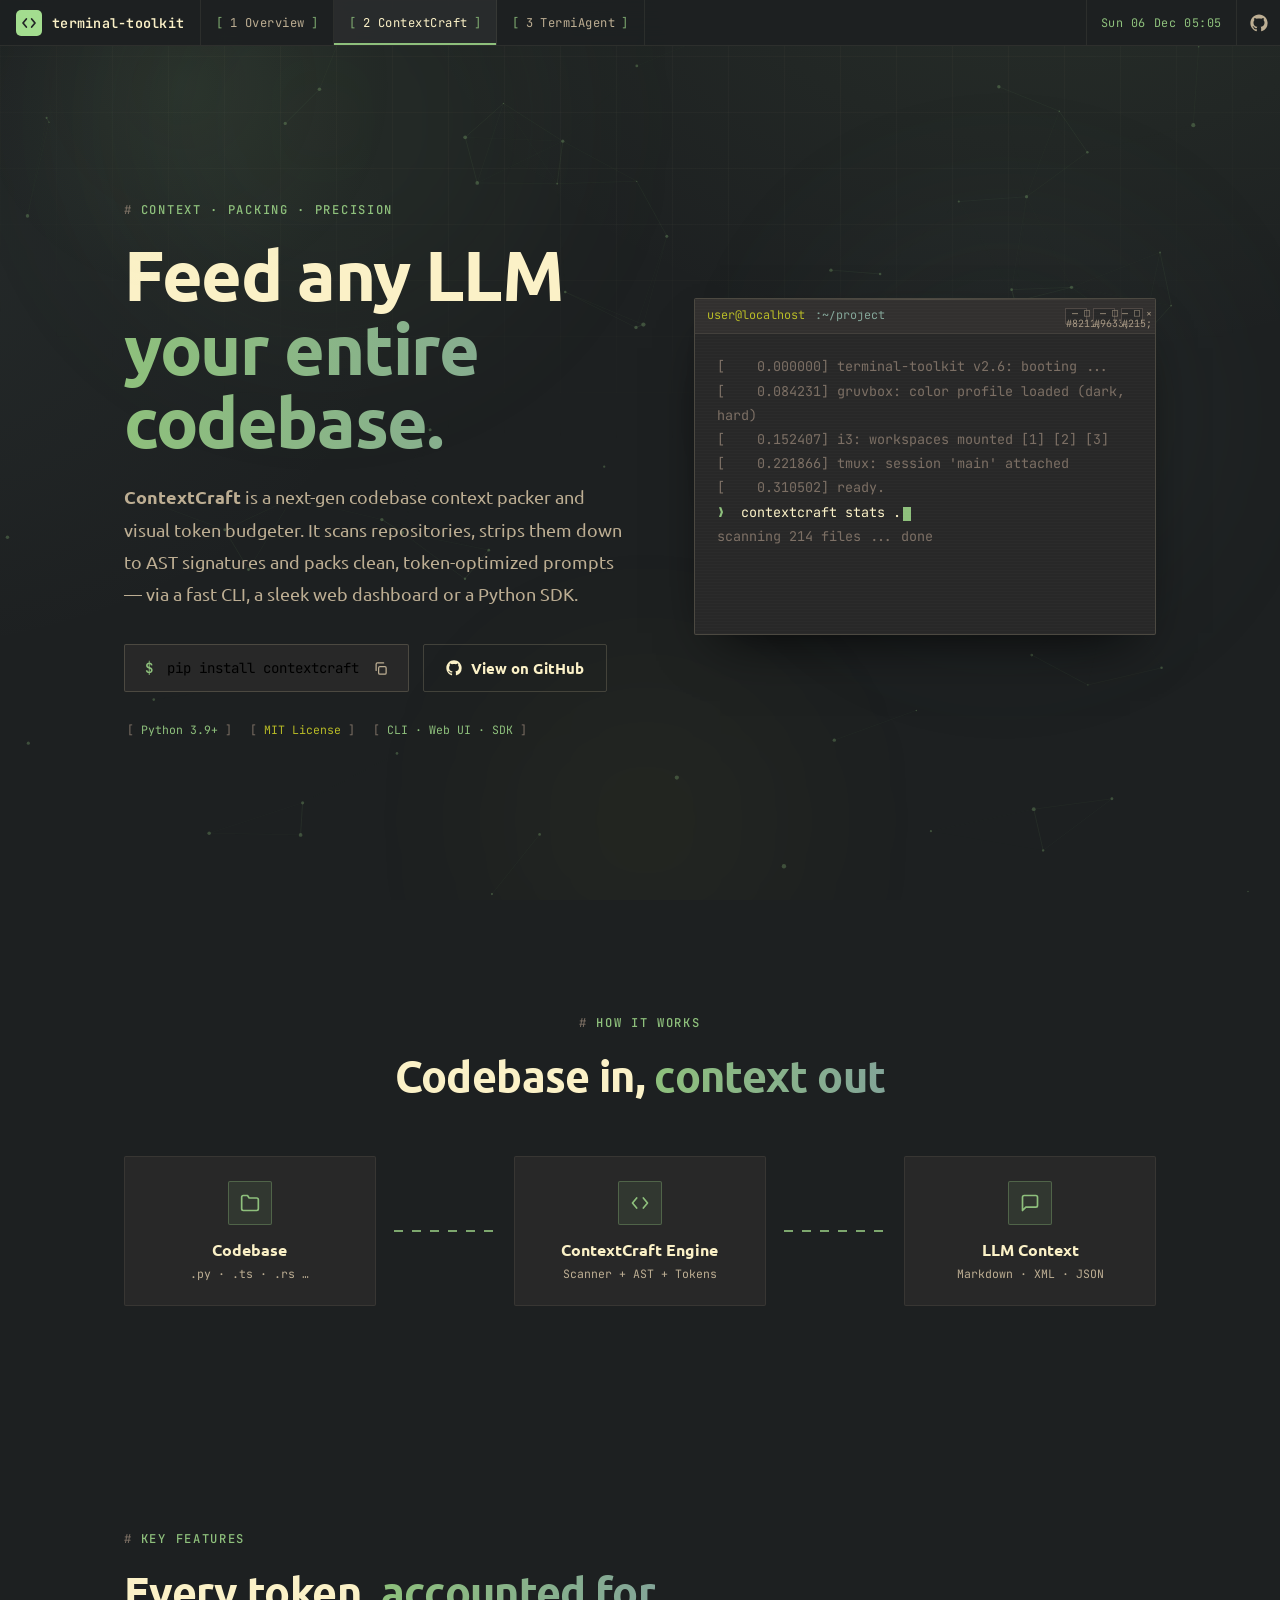
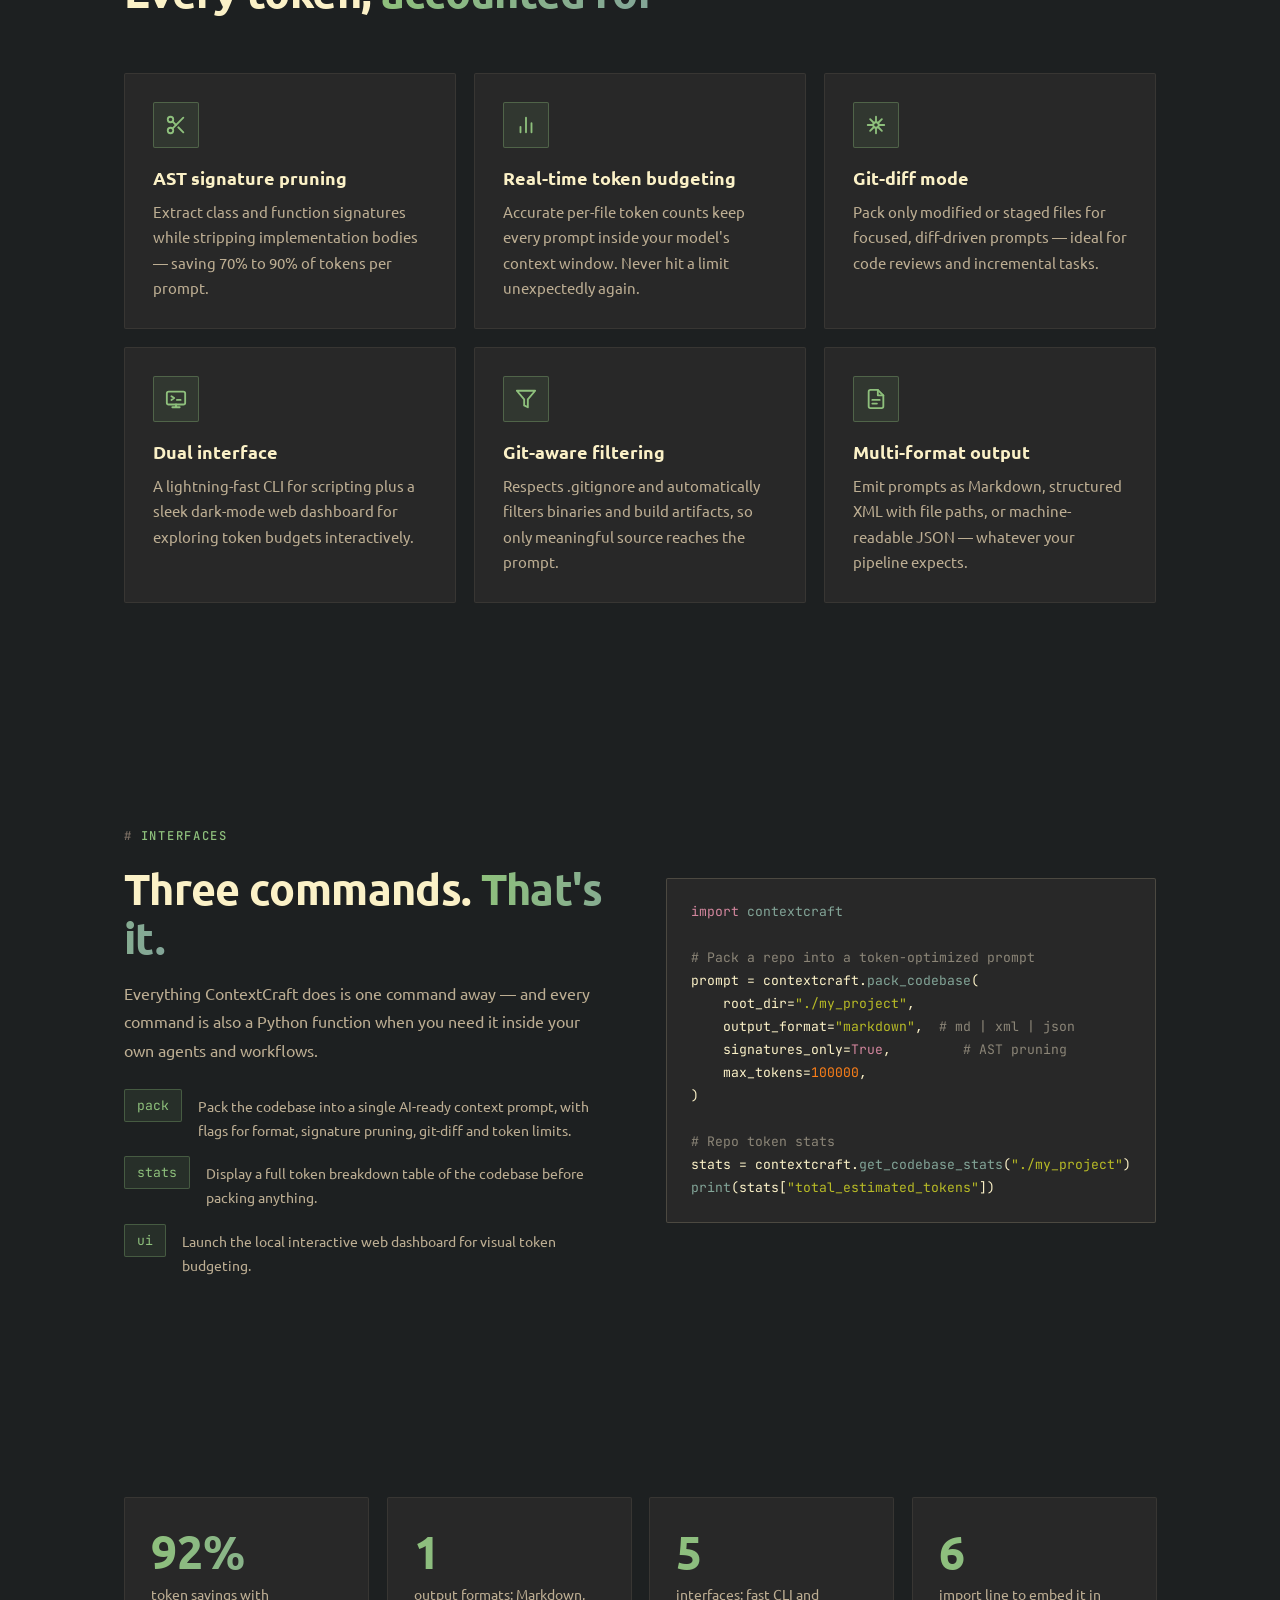
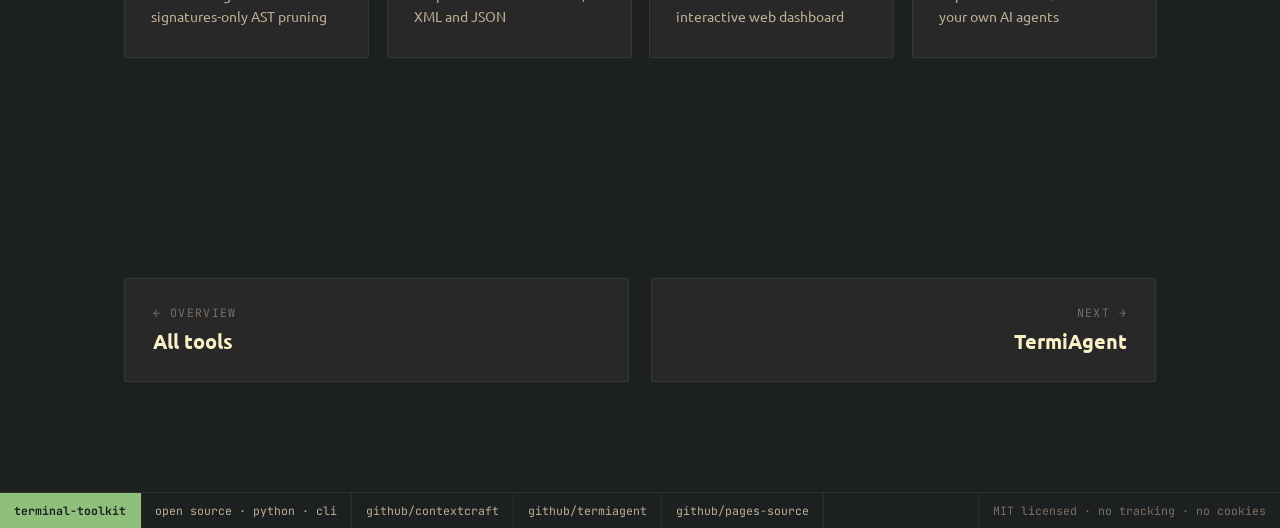
==== commit dc876824: "Redesign: authentic gruvbox Linux windows, boot sequence, scramble counters, scanline" ====
--- a/contextcraft.html
+++ b/contextcraft.html
@@ -5,7 +5,7 @@
   <meta name="viewport" content="width=device-width, initial-scale=1.0, viewport-fit=cover" />
   <title>ContextCraft — AI Codebase Context Packer &amp; Token Budgeter</title>
   <meta name="description" content="ContextCraft packs repositories into clean, token-optimized context prompts for any LLM — via CLI, web dashboard or Python SDK." />
-  <link rel="icon" href="data:image/svg+xml,%3Csvg xmlns='http://www.w3.org/2000/svg' viewBox='0 0 32 32'%3E%3Cdefs%3E%3ClinearGradient id='g' x1='0' y1='0' x2='1' y2='1'%3E%3Cstop offset='0' stop-color='%2322d3ee'/%3E%3Cstop offset='1' stop-color='%2334d399'/%3E%3C/linearGradient%3E%3C/defs%3E%3Crect width='32' height='32' rx='8' fill='url(%23g)'/%3E%3Cpath d='M12 10l-6 6 6 6M20 10l6 6-6 6' stroke='white' stroke-width='2.4' fill='none' stroke-linecap='round' stroke-linejoin='round'/%3E%3C/svg%3E" />
+  <link rel="icon" href="data:image/svg+xml,%3Csvg xmlns='http://www.w3.org/2000/svg' viewBox='0 0 32 32'%3E%3Cdefs%3E%3ClinearGradient id='g' x1='0' y1='0' x2='1' y2='1'%3E%3Cstop offset='0' stop-color='%23b8bb26'/%3E%3Cstop offset='1' stop-color='%238ec07c'/%3E%3C/linearGradient%3E%3C/defs%3E%3Crect width='32' height='32' rx='3' fill='url(%23g)'/%3E%3Cpath d='M12 10l-6 6 6 6M20 10l6 6-6 6' stroke='white' stroke-width='2.4' fill='none' stroke-linecap='round' stroke-linejoin='round'/%3E%3C/svg%3E" />
   <link rel="preconnect" href="https://fonts.googleapis.com" />
   <link rel="preconnect" href="https://fonts.gstatic.com" crossorigin />
   <link href="https://fonts.googleapis.com/css2?family=Ubuntu:wght@400;500;700&family=JetBrains+Mono:wght@400;500;700&display=swap" rel="stylesheet" />
@@ -85,8 +85,9 @@
           <div class="term">
             <div class="term-head">
               <span class="term-user">user@localhost</span><span class="term-path">:~/project</span>
-              <span class="term-actions" aria-hidden="true">&#8212; &#9633; &#215;</span>
-            </div>
+              <span class="term-actions" aria-hidden="true"><span class="wa wa-min"><span class="term-actions" aria-hidden="true">&#8212; &#9633; &#215;</span>#8211;</span><span class="wa wa-max"><span class="term-actions" aria-hidden="true">&#8212; &#9633; &#215;</span>#9633;</span><span class="wa wa-close"><span class="term-actions" aria-hidden="true">&#8212; &#9633; &#215;</span>#215;</span></span>
+            </div>
+            <div class="term-scan" aria-hidden="true"></div>
             <div class="term-body" data-term="cc"></div>
           </div>
         </div>
--- a/css/style.css
+++ b/css/style.css
@@ -17,16 +17,17 @@
 *::after { box-sizing: border-box; margin: 0; padding: 0; }
 
 :root {
-  --bg: #111318;
-  --bg-2: #15181e;
-  --panel: #181b21;
-  --panel-2: #1d2128;
-  --text: #e8e3d5;
-  --muted: #9b968a;
-  --dim: #6b675e;
-  --line: rgba(235, 219, 178, 0.10);
-  --line-strong: rgba(235, 219, 178, 0.22);
-  --radius: 6px;
+  --bg: #1d2021;
+  --bg-2: #222522;
+  --panel: #282828;
+  --panel-2: #32302f;
+  --text: #fbf1c7;
+  --muted: #bdae93;
+  --dim: #7c6f64;
+  --line: rgba(235, 219, 178, 0.08);
+  --line-strong: rgba(235, 219, 178, 0.18);
+  --radius: 2px;
+  --btn-dark: #1d2021;
   /* gruvbox-inspired accents */
   --orange: #fe8019;
   --yellow: #fabd2f;
@@ -64,7 +65,7 @@
 
 p { overflow-wrap: break-word; }
 
-::selection { background: rgba(254, 128, 25, 0.30); color: #fff; }
+::selection { background: #fabd2f; color: #1d2021; }
 
 a:focus-visible,
 button:focus-visible {
@@ -73,9 +74,9 @@
 }
 
 /* thin console-style scrollbars */
-* { scrollbar-width: thin; scrollbar-color: #2c313a transparent; }
+* { scrollbar-width: thin; scrollbar-color: #3c3836 transparent; }
 ::-webkit-scrollbar { width: 10px; height: 10px; }
-::-webkit-scrollbar-thumb { background: #2c313a; border-radius: 0; }
+::-webkit-scrollbar-thumb { background: #3c3836; border-radius: 0; }
 ::-webkit-scrollbar-thumb:hover { background: var(--a1); }
 ::-webkit-scrollbar-track { background: transparent; }
 
@@ -172,9 +173,9 @@
   display: flex;
   justify-content: space-between;
   align-items: stretch;
-  background: rgba(17, 19, 24, 0.94);
-  -webkit-backdrop-filter: blur(12px);
-  backdrop-filter: blur(12px);
+  background: rgba(29, 32, 33, 0.94);
+  -webkit-backdrop-filter: blur(10px);
+  backdrop-filter: blur(10px);
   border-bottom: 1px solid var(--line);
   transition: box-shadow 0.35s;
 }
@@ -203,7 +204,7 @@
   display: grid;
   place-items: center;
   background: var(--a1);
-  color: #131519;
+  color: #1d2021;
   flex: none;
   transition: filter 0.25s;
 }
@@ -317,7 +318,7 @@
 
 .btn-primary {
   background: var(--a1);
-  color: #131519;
+  color: #1d2021;
   box-shadow: 0 8px 26px -12px color-mix(in srgb, var(--a1) 70%, transparent);
 }
 .btn-primary:hover {
@@ -484,16 +485,13 @@
 }
 
 .hero-visual .term {
-  transform: rotateY(-7deg) rotateX(4deg) translateZ(0);
-  transition: transform 0.6s cubic-bezier(0.2, 0.7, 0.2, 1);
-  animation: floaty 7s ease-in-out infinite;
-}
-@media (hover: hover) {
-  .hero-visual:hover .term { transform: rotateY(0deg) rotateX(0deg); }
-}
-@keyframes floaty {
-  0%, 100% { translate: 0 0; }
-  50% { translate: 0 -12px; }
+  animation: wmOpen 0.7s cubic-bezier(0.2, 0.7, 0.2, 1) 0.15s backwards;
+}
+/* tiling-WM style window placement animation */
+@keyframes wmOpen {
+  from { opacity: 0; transform: translateY(18px) scaleY(0.94); }
+  55% { opacity: 1; }
+  to { opacity: 1; transform: none; }
 }
 
 canvas.net {
@@ -511,7 +509,16 @@
   border: 1px solid var(--line-strong);
   overflow: hidden;
   position: relative;
-  box-shadow: 0 34px 70px -28px rgba(0, 0, 0, 0.85);
+  box-shadow: 0 24px 56px -26px rgba(0, 0, 0, 0.9);
+  transition: border-color 0.3s, box-shadow 0.3s;
+}
+/* focused-window border, like a tiling WM highlight */
+@media (hover: hover) {
+  .term:hover {
+    border-color: color-mix(in srgb, var(--a1) 70%, transparent);
+    box-shadow: 0 24px 56px -26px rgba(0, 0, 0, 0.9),
+      0 0 0 1px color-mix(in srgb, var(--a1) 28%, transparent);
+  }
 }
 /* top hairline */
 .term::before {
@@ -539,8 +546,8 @@
 .term-head {
   display: flex;
   align-items: center;
-  gap: 4px;
-  padding: 10px 14px;
+  gap: 10px;
+  padding: 9px 12px;
   border-bottom: 1px solid var(--line);
   background: var(--panel-2);
   font-family: var(--font-mono);
@@ -550,13 +557,51 @@
 /* PS1-style title: green user@host, blue path */
 .term-user { color: var(--green); white-space: nowrap; }
 .term-path { color: var(--blue); white-space: nowrap; overflow: hidden; text-overflow: ellipsis; }
-/* GNOME-style window controls */
+/* window manager control buttons (xfwm/redmond style squares) */
 .term-actions {
   margin-left: auto;
-  color: var(--dim);
-  letter-spacing: 5px;
+  display: inline-flex;
+  gap: 6px;
   user-select: none;
   white-space: nowrap;
+}
+.wa {
+  width: 22px;
+  height: 16px;
+  display: grid;
+  place-items: center;
+  border: 1px solid #504945;
+  background: #282828;
+  color: #a89984;
+  font-family: var(--font-mono);
+  font-size: 10px;
+  line-height: 1;
+  border-radius: 0;
+  cursor: default;
+  transition: background 0.18s, color 0.18s, border-color 0.18s, transform 0.18s;
+}
+.wa:hover { color: var(--text); transform: translateY(-1px); }
+.wa-min:hover { background: #b8bb26; border-color: #b8bb26; color: #1d2021; }
+.wa-max:hover { background: #fabd2f; border-color: #fabd2f; color: #1d2021; }
+.wa-close:hover { background: #fb4934; border-color: #fb4934; color: #1d2021; }
+
+/* slow CRT scanline sweep across the window */
+.term-scan {
+  position: absolute;
+  left: 0;
+  right: 0;
+  top: -14%;
+  height: 46px;
+  pointer-events: none;
+  z-index: 2;
+  background: linear-gradient(180deg, transparent, rgba(251, 240, 193, 0.05), transparent);
+  animation: sweep 8s linear infinite;
+}
+@keyframes sweep {
+  0% { top: -14%; opacity: 0; }
+  6% { opacity: 1; }
+  94% { opacity: 1; }
+  100% { top: 106%; opacity: 0; }
 }
 
 .term-body {
@@ -592,7 +637,7 @@
   overflow: hidden;
   border-radius: var(--radius);
   border: 1px solid var(--line);
-  background: linear-gradient(180deg, var(--panel-2), var(--panel));
+  background: var(--panel);
   transition: transform 0.3s cubic-bezier(0.2, 0.7, 0.2, 1), border-color 0.3s, box-shadow 0.3s;
 }
 .glass::after {
@@ -607,8 +652,8 @@
 @media (hover: hover) {
   .glass:hover {
     border-color: color-mix(in srgb, var(--a1) 45%, transparent);
-    transform: translateY(-4px);
-    box-shadow: 0 22px 48px -26px rgba(0, 0, 0, 0.85);
+    transform: translateY(-2px);
+    box-shadow: 0 16px 38px -24px rgba(0, 0, 0, 0.85);
   }
   .glass:hover::after { opacity: 1; }
 }
@@ -683,7 +728,7 @@
   border-radius: var(--radius);
   display: grid;
   place-items: center;
-  color: #131519;
+  color: #1d2021;
   transition: transform 0.4s cubic-bezier(0.2, 0.7, 0.2, 1);
   flex: none;
 }
@@ -875,7 +920,7 @@
   align-items: center;
   gap: 7px;
   padding: 7px 13px;
-  border-radius: 4px;
+  border-radius: var(--radius);
   border: 1px solid var(--line-strong);
   background: var(--panel-2);
   color: var(--muted);
@@ -936,7 +981,7 @@
   color: var(--a1);
   background: color-mix(in srgb, var(--a1) 9%, transparent);
   border: 1px solid color-mix(in srgb, var(--a1) 30%, transparent);
-  border-radius: 4px;
+  border-radius: var(--radius);
   padding: 7px 12px;
   white-space: nowrap;
 }
@@ -979,7 +1024,7 @@
 /* ---------- 20. Footer: tmux-style status bar ---------- */
 footer {
   border-top: 1px solid var(--line);
-  background: #14161b;
+  background: #1d2021;
   position: relative;
   overflow: hidden;
 }
@@ -1005,7 +1050,7 @@
 }
 .fseg-accent {
   background: var(--a1);
-  color: #131519;
+  color: #1d2021;
   font-weight: 700;
 }
 .fseg-right {
@@ -1049,7 +1094,7 @@
 /* ---------- 22. Reveal animations ---------- */
 .reveal {
   opacity: 0;
-  transform: translateY(28px);
+  transform: translateY(26px) scale(0.985);
   transition: opacity 0.8s cubic-bezier(0.2, 0.7, 0.2, 1), transform 0.8s cubic-bezier(0.2, 0.7, 0.2, 1);
   will-change: opacity, transform;
 }
@@ -1157,4 +1202,6 @@
   .reveal, .fade, .word, .hero-meta .chip { opacity: 1 !important; transform: none !important; }
   .marquee-track { animation: none; transform: none; }
   .cursor-glow { display: none; }
-}
+  .term-scan { display: none; }
+  .hero-visual .term { animation: none; opacity: 1; }
+}
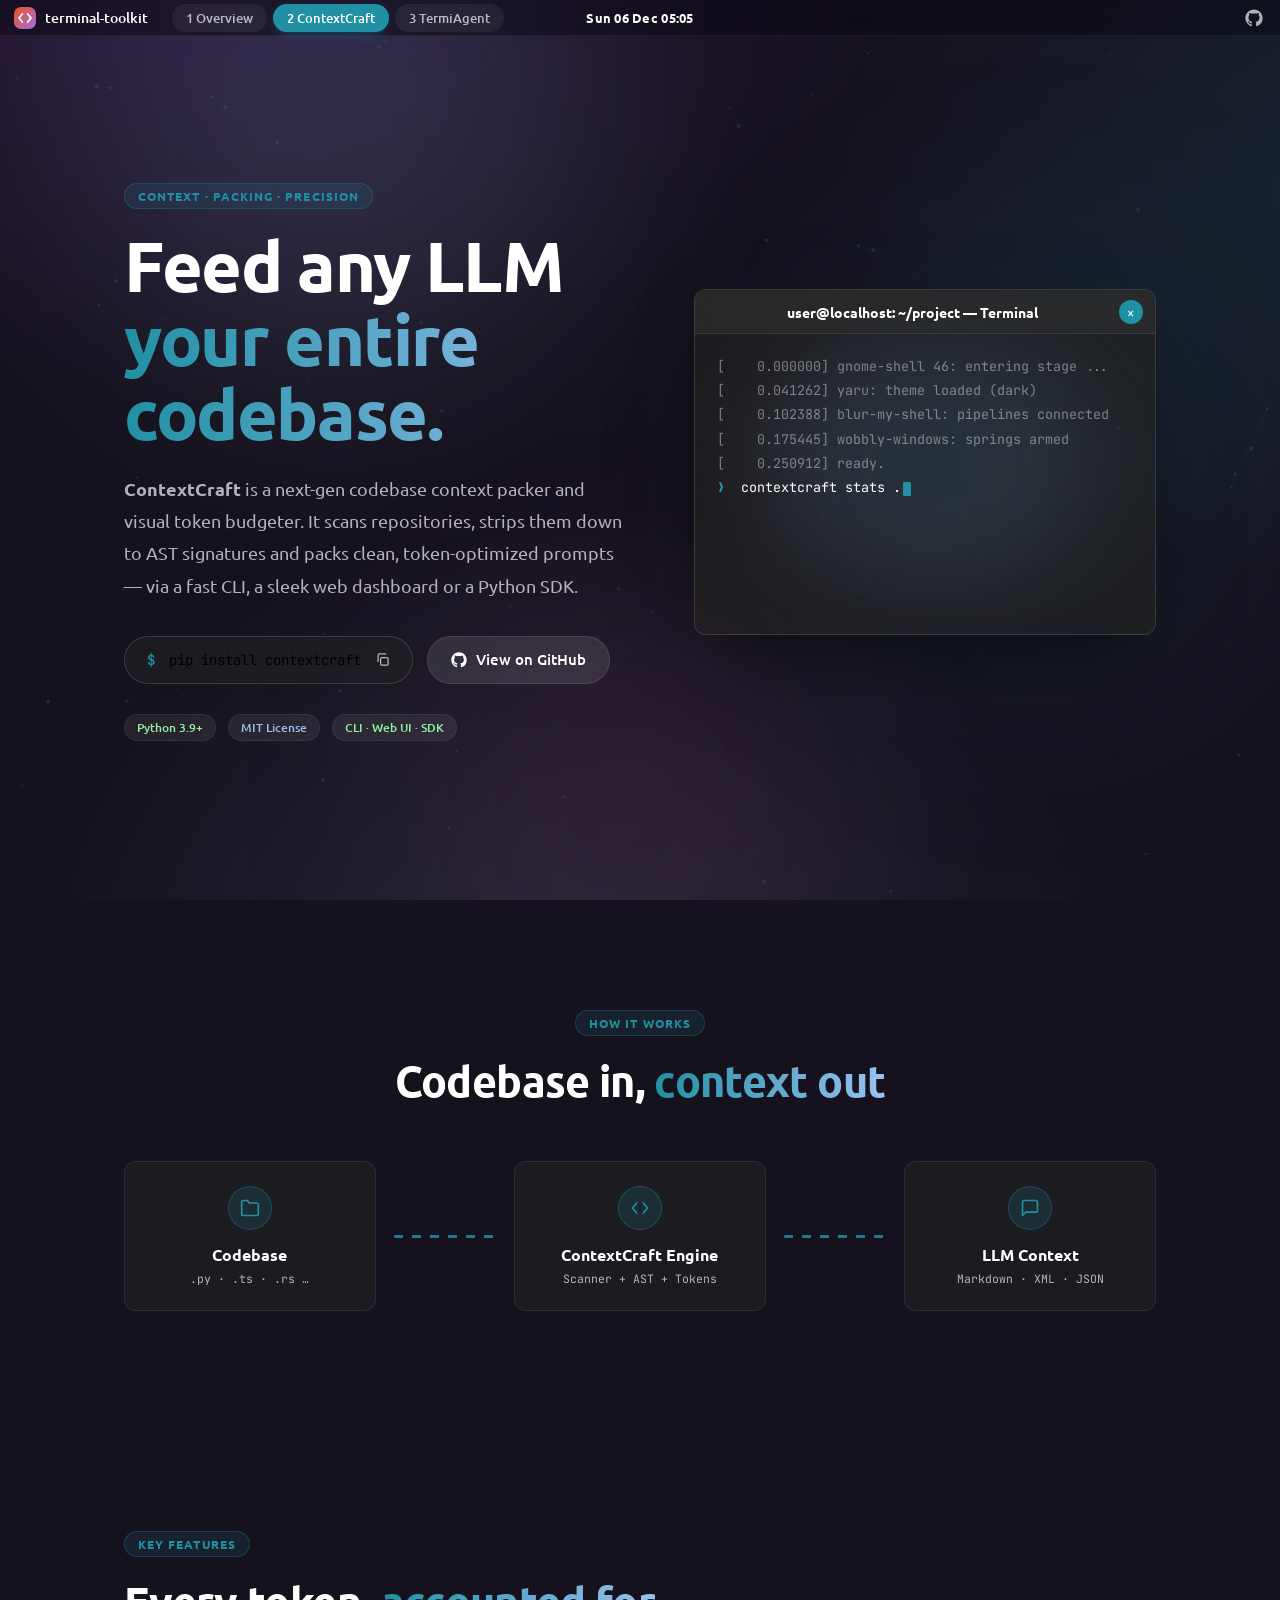
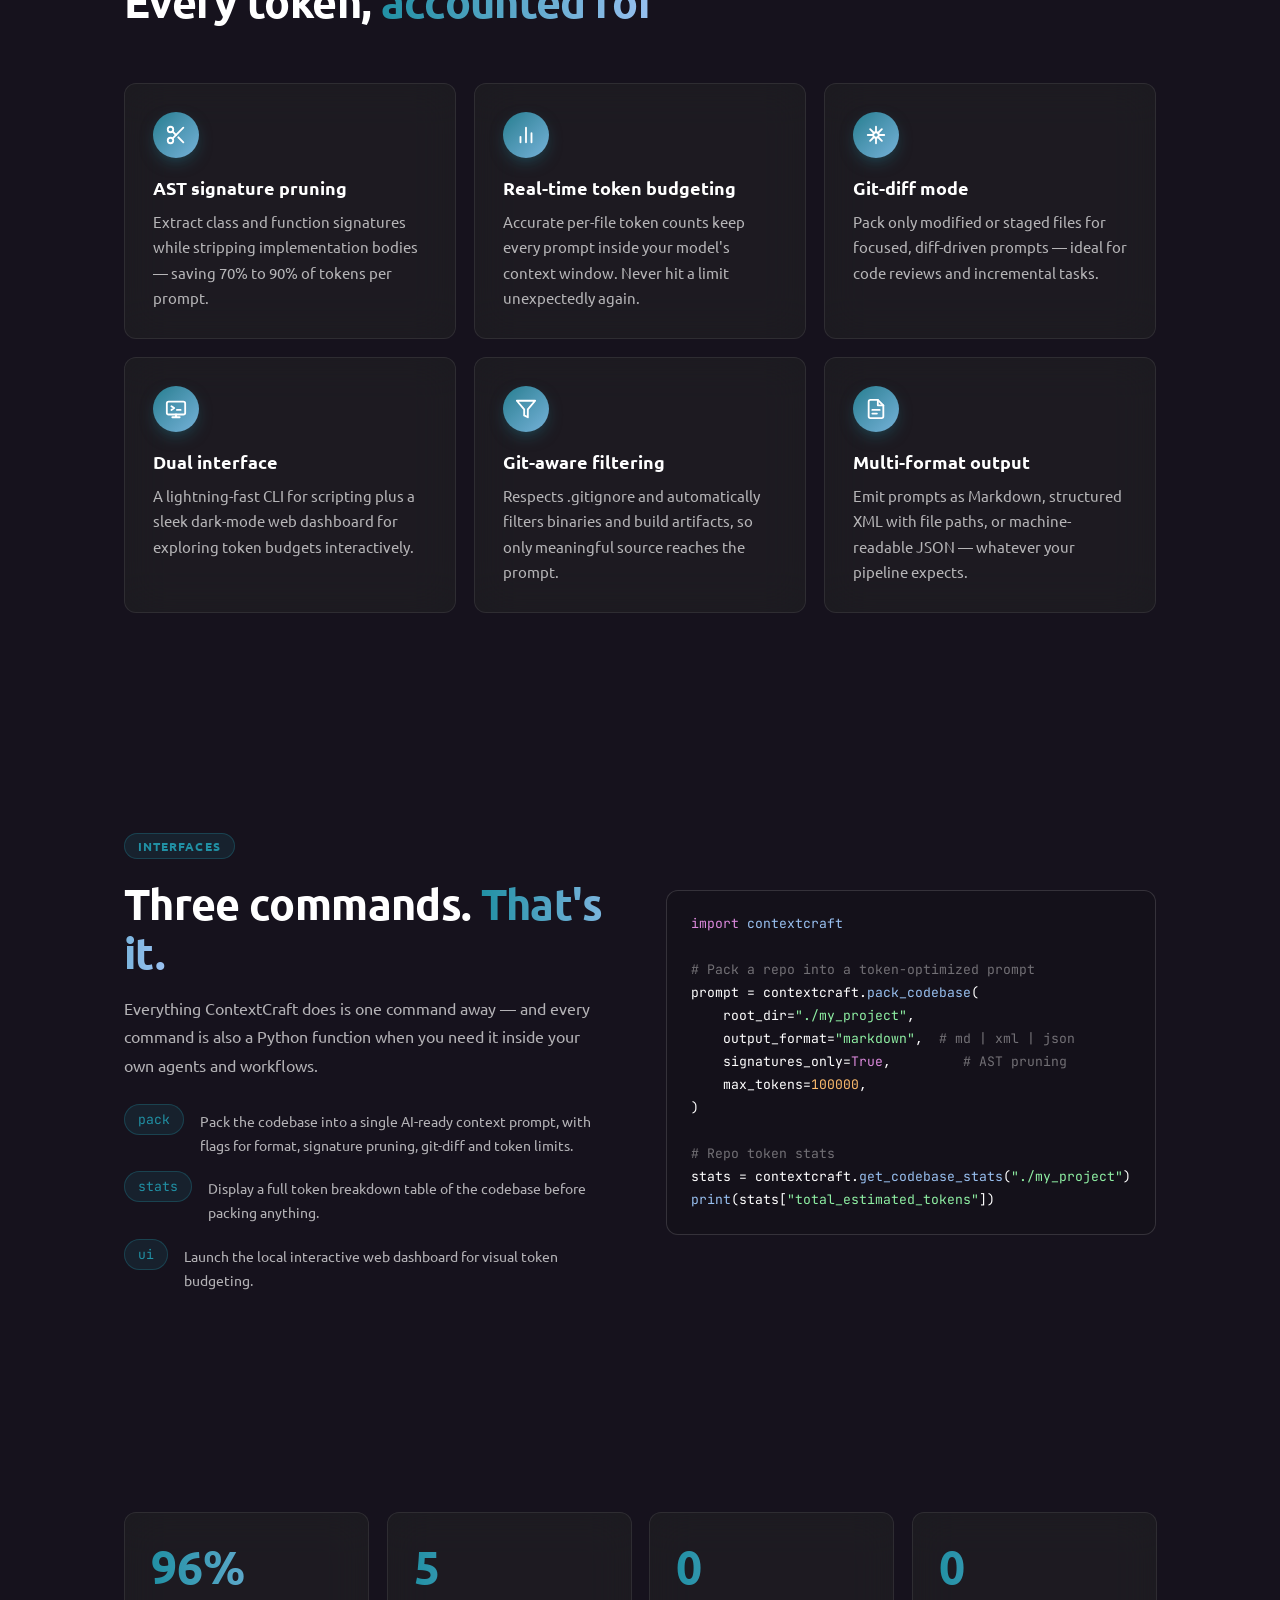
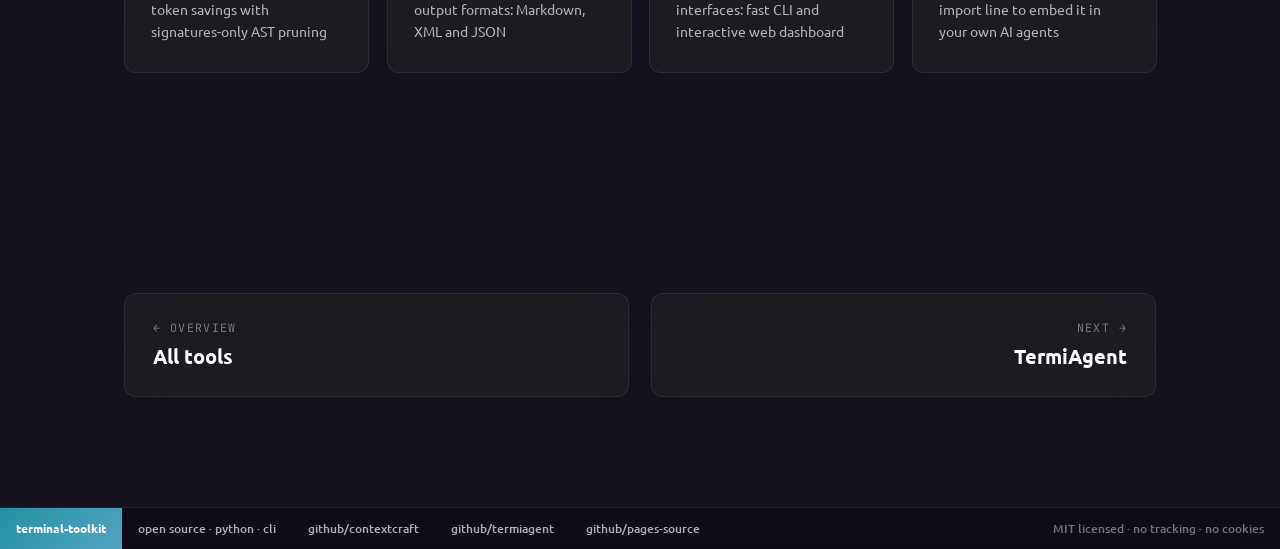
==== commit 6606fec2: "Redesign: GNOME/Ubuntu variant, wobbly windows, Blur my Shell" ====
--- a/contextcraft.html
+++ b/contextcraft.html
@@ -5,7 +5,7 @@
   <meta name="viewport" content="width=device-width, initial-scale=1.0, viewport-fit=cover" />
   <title>ContextCraft — AI Codebase Context Packer &amp; Token Budgeter</title>
   <meta name="description" content="ContextCraft packs repositories into clean, token-optimized context prompts for any LLM — via CLI, web dashboard or Python SDK." />
-  <link rel="icon" href="data:image/svg+xml,%3Csvg xmlns='http://www.w3.org/2000/svg' viewBox='0 0 32 32'%3E%3Cdefs%3E%3ClinearGradient id='g' x1='0' y1='0' x2='1' y2='1'%3E%3Cstop offset='0' stop-color='%23b8bb26'/%3E%3Cstop offset='1' stop-color='%238ec07c'/%3E%3C/linearGradient%3E%3C/defs%3E%3Crect width='32' height='32' rx='3' fill='url(%23g)'/%3E%3Cpath d='M12 10l-6 6 6 6M20 10l6 6-6 6' stroke='white' stroke-width='2.4' fill='none' stroke-linecap='round' stroke-linejoin='round'/%3E%3C/svg%3E" />
+  <link rel="icon" href="data:image/svg+xml,%3Csvg xmlns='http://www.w3.org/2000/svg' viewBox='0 0 32 32'%3E%3Cdefs%3E%3ClinearGradient id='g' x1='0' y1='0' x2='1' y2='1'%3E%3Cstop offset='0' stop-color='%232190a4'/%3E%3Cstop offset='1' stop-color='%2399c1f1'/%3E%3C/linearGradient%3E%3C/defs%3E%3Crect width='32' height='32' rx='8' fill='url(%23g)'/%3E%3Cpath d='M12 10l-6 6 6 6M20 10l6 6-6 6' stroke='white' stroke-width='2.4' fill='none' stroke-linecap='round' stroke-linejoin='round'/%3E%3C/svg%3E" />
   <link rel="preconnect" href="https://fonts.googleapis.com" />
   <link rel="preconnect" href="https://fonts.gstatic.com" crossorigin />
   <link href="https://fonts.googleapis.com/css2?family=Ubuntu:wght@400;500;700&family=JetBrains+Mono:wght@400;500;700&display=swap" rel="stylesheet" />
@@ -37,8 +37,8 @@
         <a href="termiagent.html">3 TermiAgent</a>
       </nav>
     </div>
+    <div class="wm-clock"><span class="clock" id="clock" aria-hidden="true">--:--</span></div>
     <div class="wm-right">
-      <span class="clock" id="clock" aria-hidden="true">--:--</span>
     <a class="nav-gh" href="https://github.com/Jonny-IT1/contextcraft" target="_blank" rel="noopener" aria-label="ContextCraft on GitHub">
       <svg width="18" height="18" viewBox="0 0 24 24" fill="currentColor" aria-hidden="true"><path d="M12 .5C5.65.5.5 5.65.5 12c0 5.08 3.29 9.39 7.86 10.91.58.11.79-.25.79-.56 0-.27-.01-1.17-.02-2.12-3.2.7-3.88-1.36-3.88-1.36-.52-1.33-1.28-1.68-1.28-1.68-1.04-.71.08-.7.08-.7 1.15.08 1.76 1.19 1.76 1.19 1.03 1.75 2.69 1.25 3.34.95.1-.74.4-1.25.72-1.54-2.55-.29-5.24-1.28-5.24-5.68 0-1.26.45-2.28 1.19-3.09-.12-.29-.52-1.46.11-3.05 0 0 .97-.31 3.18 1.18.92-.26 1.9-.38 2.88-.39.98.01 1.96.13 2.88.39 2.2-1.49 3.17-1.18 3.17-1.18.63 1.59.23 2.76.12 3.05.74.81 1.18 1.83 1.18 3.09 0 4.41-2.69 5.38-5.25 5.66.41.35.77 1.05.77 2.12 0 1.53-.01 2.76-.01 3.14 0 .3.2.67.8.55A11.52 11.52 0 0 0 23.5 12C23.5 5.65 18.35.5 12 .5z"/></svg>
     </a>
@@ -82,12 +82,11 @@
         </div>
         <div class="hero-visual fade" style="--d:.65s">
           <div class="glow" aria-hidden="true"></div>
-          <div class="term">
+          <div class="term" data-wobble>
             <div class="term-head">
-              <span class="term-user">user@localhost</span><span class="term-path">:~/project</span>
-              <span class="term-actions" aria-hidden="true"><span class="wa wa-min"><span class="term-actions" aria-hidden="true">&#8212; &#9633; &#215;</span>#8211;</span><span class="wa wa-max"><span class="term-actions" aria-hidden="true">&#8212; &#9633; &#215;</span>#9633;</span><span class="wa wa-close"><span class="term-actions" aria-hidden="true">&#8212; &#9633; &#215;</span>#215;</span></span>
-            </div>
-            <div class="term-scan" aria-hidden="true"></div>
+              <span class="term-title">user@localhost: ~/project &mdash; Terminal</span>
+              <span class="term-actions" aria-hidden="true"><span class="csd-close">&#215;</span></span>
+            </div>
             <div class="term-body" data-term="cc"></div>
           </div>
         </div>
--- a/css/style.css
+++ b/css/style.css
@@ -1,15 +1,9 @@
 /* ============================================================
    Terminal Toolkit — ContextCraft × TermiAgent
-   Linux desktop aesthetic: tiling-WM bar, gruvbox-ish palette,
-   ncurses accents, flat panels, terminal windows
+   GNOME / Ubuntu variant: Yaru dark, frosted blur windows
+   (Blur my Shell), CSD header bars, wobbly windows,
+   pill buttons, overview-style reveals
    ============================================================ */
-
-/* ---------- 0. Animated custom property ---------- */
-@property --angle {
-  syntax: "<angle>";
-  initial-value: 0deg;
-  inherits: false;
-}
 
 /* ---------- 1. Tokens & reset ---------- */
 *,
@@ -17,36 +11,37 @@
 *::after { box-sizing: border-box; margin: 0; padding: 0; }
 
 :root {
-  --bg: #1d2021;
-  --bg-2: #222522;
-  --panel: #282828;
-  --panel-2: #32302f;
-  --text: #fbf1c7;
-  --muted: #bdae93;
-  --dim: #7c6f64;
-  --line: rgba(235, 219, 178, 0.08);
-  --line-strong: rgba(235, 219, 178, 0.18);
-  --radius: 2px;
-  --btn-dark: #1d2021;
-  /* gruvbox-inspired accents */
-  --orange: #fe8019;
-  --yellow: #fabd2f;
-  --green: #b8bb26;
-  --aqua: #8ec07c;
-  --blue: #83a598;
-  --purple: #d3869d;
-  --red: #fb4934;
-  /* page accent (home = orange/yellow) */
-  --a1: #fe8019;
-  --a2: #fabd2f;
-  --nav-h: 46px;
-  --font-display: "Ubuntu", "Segoe UI", system-ui, sans-serif;
-  --font-body: "Ubuntu", "Segoe UI", system-ui, sans-serif;
-  --font-mono: "JetBrains Mono", "DejaVu Sans Mono", ui-monospace, monospace;
-}
-
-body[data-accent="cc"] { --a1: #8ec07c; --a2: #83a598; }
-body[data-accent="ta"] { --a1: #d3869d; --a2: #fabd2f; }
+  /* GNOME 46+ dark surfaces */
+  --bg: #16121d;
+  --panel: rgba(36, 36, 36, 0.55);
+  --panel-solid: #242424;
+  --headerbar: rgba(48, 48, 48, 0.62);
+  --text: #ffffff;
+  --muted: rgba(255, 255, 255, 0.68);
+  --dim: rgba(255, 255, 255, 0.42);
+  --line: rgba(255, 255, 255, 0.08);
+  --line-strong: rgba(255, 255, 255, 0.14);
+  --radius: 12px;
+  --radius-pill: 999px;
+  --shadow: 0 14px 38px -12px rgba(0, 0, 0, 0.45);
+  --shadow-big: 0 30px 80px -30px rgba(0, 0, 0, 0.65);
+  --blur: blur(22px) saturate(1.35);
+  /* Ubuntu Yaru accents */
+  --ubuntu-orange: #e95420;
+  --ubuntu-violet: #a56de2;
+  /* page accent */
+  --a1: #e95420;
+  --a2: #a56de2;
+  --green: #8ff0a4;
+  --red: #f66151;
+  --nav-h: 36px;
+  --font-display: "Ubuntu", "Cantarell", "Segoe UI", system-ui, sans-serif;
+  --font-body: "Ubuntu", "Cantarell", "Segoe UI", system-ui, sans-serif;
+  --font-mono: "JetBrains Mono", "Ubuntu Mono", ui-monospace, monospace;
+}
+
+body[data-accent="cc"] { --a1: #2190a4; --a2: #99c1f1; }
+body[data-accent="ta"] { --a1: #c061cb; --a2: #e95420; }
 
 html { scroll-behavior: smooth; }
 
@@ -65,87 +60,80 @@
 
 p { overflow-wrap: break-word; }
 
-::selection { background: #fabd2f; color: #1d2021; }
+::selection { background: var(--a1); color: #fff; }
 
 a:focus-visible,
 button:focus-visible {
   outline: 2px solid var(--a1);
   outline-offset: 2px;
-}
-
-/* thin console-style scrollbars */
-* { scrollbar-width: thin; scrollbar-color: #3c3836 transparent; }
+  border-radius: 6px;
+}
+
+* { scrollbar-width: thin; scrollbar-color: rgba(255, 255, 255, 0.22) transparent; }
 ::-webkit-scrollbar { width: 10px; height: 10px; }
-::-webkit-scrollbar-thumb { background: #3c3836; border-radius: 0; }
+::-webkit-scrollbar-thumb { background: rgba(255, 255, 255, 0.20); border-radius: 999px; }
 ::-webkit-scrollbar-thumb:hover { background: var(--a1); }
 ::-webkit-scrollbar-track { background: transparent; }
 
-/* ---------- 2. Ambient background ---------- */
+/* ---------- 2. Ambient wallpaper (mesh gradient) ---------- */
 .bg {
   position: fixed;
   inset: 0;
   z-index: -2;
   overflow: hidden;
   background:
-    radial-gradient(1100px 750px at 82% -10%, color-mix(in srgb, var(--a1) 9%, transparent), transparent 60%),
-    radial-gradient(900px 650px at -10% 30%, color-mix(in srgb, var(--a2) 7%, transparent), transparent 60%),
+    radial-gradient(1200px 800px at 15% -10%, rgba(60, 30, 90, 0.55), transparent 60%),
+    radial-gradient(1000px 700px at 110% 20%, color-mix(in srgb, var(--a1) 16%, transparent), transparent 58%),
+    radial-gradient(900px 900px at 45% 115%, color-mix(in srgb, var(--a2) 14%, transparent), transparent 60%),
     var(--bg);
 }
 
 .bg .orb {
   position: absolute;
   border-radius: 50%;
-  filter: blur(90px);
-  opacity: 0.5;
-  animation: drift 20s ease-in-out infinite alternate;
+  filter: blur(110px);
+  opacity: 0.55;
+  animation: drift 22s ease-in-out infinite alternate;
   translate: 0 var(--oy, 0px);
   will-change: transform, translate;
 }
 .bg .orb.o1 {
-  width: 440px; height: 440px;
-  background: color-mix(in srgb, var(--a1) 13%, transparent);
-  top: -100px; left: 8vw;
+  width: 520px; height: 520px;
+  background: color-mix(in srgb, var(--a2) 24%, transparent);
+  top: -140px; left: 6vw;
 }
 .bg .orb.o2 {
-  width: 400px; height: 400px;
-  background: color-mix(in srgb, var(--a2) 11%, transparent);
-  top: 24vh; right: 6vw;
-  animation-delay: -7s;
+  width: 460px; height: 460px;
+  background: color-mix(in srgb, var(--a1) 20%, transparent);
+  top: 26vh; right: 2vw;
+  animation-delay: -8s;
 }
 .bg .orb.o3 {
-  width: 320px; height: 320px;
-  background: color-mix(in srgb, var(--green) 8%, transparent);
-  bottom: -80px; left: 38vw;
-  animation-delay: -13s;
+  width: 380px; height: 380px;
+  background: rgba(119, 41, 83, 0.30);
+  bottom: -100px; left: 34vw;
+  animation-delay: -15s;
 }
 
 @keyframes drift {
-  to { transform: translate(70px, 50px) scale(1.1); }
-}
-
-.bg .grid {
-  position: absolute;
-  inset: 0;
-  background-image:
-    linear-gradient(rgba(235, 219, 178, 0.028) 1px, transparent 1px),
-    linear-gradient(90deg, rgba(235, 219, 178, 0.028) 1px, transparent 1px);
-  background-size: 56px 56px;
-  -webkit-mask-image: radial-gradient(ellipse 95% 65% at 50% 0%, #000 35%, transparent 78%);
-  mask-image: radial-gradient(ellipse 95% 65% at 50% 0%, #000 35%, transparent 78%);
-}
+  to { transform: translate(80px, 60px) scale(1.12); }
+}
+
+/* GNOME wallpapers have no grid */
+.bg .grid { display: none; }
 
 /* ---------- 3. Cursor glow (desktop only, JS-driven) ---------- */
 .cursor-glow {
   position: fixed;
   top: 0;
   left: 0;
-  width: 480px;
-  height: 480px;
-  margin: -240px 0 0 -240px;
+  width: 520px;
+  height: 520px;
+  margin: -260px 0 0 -260px;
   border-radius: 50%;
   pointer-events: none;
   z-index: 1;
-  background: radial-gradient(circle, color-mix(in srgb, var(--a1) 7%, transparent), transparent 62%);
+  background: radial-gradient(circle, color-mix(in srgb, var(--a1) 9%, transparent), transparent 62%);
   opacity: 0;
   transition: opacity 0.6s ease;
   will-change: left, top;
@@ -156,15 +144,15 @@
 .progress {
   position: fixed;
   top: 0; left: 0;
-  height: 2px;
+  height: 3px;
   width: 0%;
   z-index: 100;
-  background: var(--a1);
-  box-shadow: 0 0 10px color-mix(in srgb, var(--a1) 60%, transparent);
+  border-radius: 0 999px 999px 0;
+  background: linear-gradient(90deg, var(--a1), var(--a2));
   transition: width 80ms linear;
 }
 
-/* ---------- 5. Tiling-WM top bar ---------- */
+/* ---------- 5. GNOME Shell top bar ---------- */
 .nav {
   position: fixed;
   top: 0; left: 0; right: 0;
@@ -173,109 +161,112 @@
   display: flex;
   justify-content: space-between;
   align-items: stretch;
-  background: rgba(29, 32, 33, 0.94);
-  -webkit-backdrop-filter: blur(10px);
-  backdrop-filter: blur(10px);
-  border-bottom: 1px solid var(--line);
+  background: rgba(12, 10, 18, 0.55);
+  -webkit-backdrop-filter: blur(18px) saturate(1.4);
+  backdrop-filter: blur(18px) saturate(1.4);
+  border-bottom: 1px solid rgba(255, 255, 255, 0.06);
   transition: box-shadow 0.35s;
 }
 .nav.scrolled {
-  box-shadow: 0 14px 34px -20px rgba(0, 0, 0, 0.9);
+  box-shadow: 0 10px 30px -18px rgba(0, 0, 0, 0.8);
 }
 
 .wm-left, .wm-right { display: flex; align-items: stretch; min-width: 0; }
+
+/* centered shell clock */
+.wm-clock {
+  position: absolute;
+  left: 50%;
+  top: 0;
+  transform: translateX(-50%);
+  display: flex;
+  align-items: center;
+  height: 100%;
+  pointer-events: none;
+}
 
 .brand {
   display: inline-flex;
   align-items: center;
-  gap: 10px;
-  padding: 0 16px;
-  border-right: 1px solid var(--line);
-  font-family: var(--font-mono);
-  font-weight: 600;
-  font-size: 0.84rem;
-  letter-spacing: 0.02em;
+  gap: 9px;
+  padding: 0 14px;
+  font-family: var(--font-body);
+  font-weight: 500;
+  font-size: 0.86rem;
   color: var(--text);
   white-space: nowrap;
 }
 .brand .logo {
-  width: 26px; height: 26px;
-  border-radius: 5px;
+  width: 22px; height: 22px;
+  border-radius: 7px;
   display: grid;
   place-items: center;
-  background: var(--a1);
-  color: #1d2021;
+  background: linear-gradient(135deg, var(--ubuntu-orange), var(--ubuntu-violet));
+  color: #fff;
   flex: none;
-  transition: filter 0.25s;
-}
-.brand:hover .logo { filter: brightness(1.15); }
-
-/* workspaces: [1] Overview  [2] ContextCraft … */
-.nav-links { display: flex; align-items: stretch; }
+  transition: transform 0.25s cubic-bezier(0.34, 1.56, 0.64, 1), filter 0.25s;
+}
+.brand:hover .logo { transform: scale(1.08) rotate(-4deg); filter: brightness(1.12); }
+
+/* workspace pills */
+.nav-links { display: flex; align-items: center; gap: 6px; padding: 0 10px; }
 .nav-links a {
   display: inline-flex;
   align-items: center;
-  padding: 0 15px;
-  font-family: var(--font-mono);
-  font-size: 0.76rem;
-  letter-spacing: 0.04em;
+  padding: 5px 14px;
+  font-family: var(--font-body);
+  font-weight: 500;
+  font-size: 0.82rem;
+  border-radius: var(--radius-pill);
   color: var(--muted);
-  border-right: 1px solid var(--line);
-  transition: color 0.2s, background 0.2s, box-shadow 0.2s;
+  background: rgba(255, 255, 255, 0.06);
+  transition: color 0.22s, background 0.22s, transform 0.22s;
   white-space: nowrap;
 }
-.nav-links a::before {
-  content: "[";
-  color: var(--a1);
-  margin-right: 6px;
-  opacity: 0.85;
-}
-.nav-links a::after {
-  content: "]";
-  color: var(--a1);
-  margin-left: 6px;
-  opacity: 0.85;
-}
-.nav-links a:hover { color: var(--text); background: rgba(255, 255, 255, 0.03); }
+.nav-links a:hover {
+  color: var(--text);
+  background: rgba(255, 255, 255, 0.12);
+  transform: translateY(-1px);
+}
 .nav-links a.active {
-  color: var(--text);
-  background: rgba(255, 255, 255, 0.05);
-  box-shadow: inset 0 -2px 0 var(--a1);
-}
-
-/* clock + gh icon + hamburger */
+  color: #fff;
+  background: var(--a1);
+  box-shadow: 0 4px 14px -6px color-mix(in srgb, var(--a1) 70%, transparent);
+}
+
+/* shell clock */
 .clock {
   display: inline-flex;
   align-items: center;
-  padding: 0 14px;
-  border-left: 1px solid var(--line);
-  font-family: var(--font-mono);
-  font-size: 0.74rem;
-  color: var(--a1);
-  letter-spacing: 0.05em;
+  padding: 0 12px;
+  font-family: var(--font-body);
+  font-weight: 700;
+  font-size: 0.82rem;
+  color: var(--text);
+  letter-spacing: 0.02em;
   white-space: nowrap;
   user-select: none;
 }
 
 .nav-gh {
-  width: 44px;
+  width: 40px;
   display: grid;
   place-items: center;
-  border-left: 1px solid var(--line);
+  border-radius: var(--radius-pill);
+  margin: 4px 6px;
   color: var(--muted);
-  transition: color 0.25s, background 0.25s, box-shadow 0.25s;
+  transition: color 0.25s, background 0.25s;
   flex: none;
 }
 .nav-gh:hover {
   color: var(--text);
-  background: rgba(255, 255, 255, 0.04);
-  box-shadow: inset 0 -2px 0 var(--a1);
+  background: rgba(255, 255, 255, 0.10);
 }
 
 .nav-toggle {
   display: none;
-  width: 44px;
-  border-left: 1px solid var(--line);
+  width: 40px;
+  border: none;
   background: transparent;
   color: var(--text);
   cursor: pointer;
@@ -289,54 +280,54 @@
   display: block;
   width: 18px;
   height: 2px;
+  border-radius: 2px;
   background: currentColor;
-  transition: transform 0.3s cubic-bezier(0.2, 0.7, 0.2, 1), opacity 0.25s;
-}
-.nav-toggle span:nth-child(2) { width: 13px; align-self: flex-start; margin-left: 5px; }
+  transition: transform 0.3s cubic-bezier(0.34, 1.56, 0.64, 1), opacity 0.25s;
+}
+.nav-toggle span:nth-child(2) { width: 13px; align-self: flex-start; margin-left: 9px; }
 body.nav-open .nav-toggle span:nth-child(1) { transform: translateY(7px) rotate(45deg); }
 body.nav-open .nav-toggle span:nth-child(2) { opacity: 0; transform: translateX(-6px); }
 body.nav-open .nav-toggle span:nth-child(3) { transform: translateY(-7px) rotate(-45deg); }
 
-/* ---------- 6. Buttons ---------- */
+/* ---------- 6. Buttons (GNOME pills) ---------- */
 .btn {
   display: inline-flex;
   align-items: center;
   gap: 9px;
-  padding: 12px 22px;
-  border-radius: var(--radius);
-  font-family: var(--font-display);
-  font-weight: 600;
-  font-size: 0.94rem;
+  padding: 12px 24px;
+  border-radius: var(--radius-pill);
+  font-family: var(--font-body);
+  font-weight: 500;
+  font-size: 0.95rem;
   line-height: 1;
   cursor: pointer;
-  border: 1px solid transparent;
-  transition: transform 0.22s, box-shadow 0.22s, background 0.22s, border-color 0.22s, filter 0.22s, color 0.22s;
+  border: none;
+  transition: transform 0.22s cubic-bezier(0.34, 1.56, 0.64, 1), box-shadow 0.22s, background 0.22s, filter 0.22s, color 0.22s;
 }
 .btn .arrow { transition: transform 0.25s; }
 .btn:hover .arrow { transform: translateX(4px); }
-.btn:active { transform: scale(0.98); }
+.btn:active { transform: scale(0.97); }
 
 .btn-primary {
-  background: var(--a1);
-  color: #1d2021;
-  box-shadow: 0 8px 26px -12px color-mix(in srgb, var(--a1) 70%, transparent);
+  background: linear-gradient(135deg, var(--a1), color-mix(in srgb, var(--a1) 62%, var(--a2)));
+  color: #fff;
+  box-shadow: 0 8px 24px -10px color-mix(in srgb, var(--a1) 75%, transparent);
 }
 .btn-primary:hover {
-  filter: brightness(1.12);
+  filter: brightness(1.1);
   transform: translateY(-2px);
-  box-shadow: 0 14px 34px -12px color-mix(in srgb, var(--a1) 75%, transparent);
+  box-shadow: 0 14px 34px -12px color-mix(in srgb, var(--a1) 80%, transparent);
 }
 
 .btn-ghost {
-  border-color: var(--line-strong);
-  background: transparent;
+  background: rgba(255, 255, 255, 0.10);
   color: var(--text);
+  box-shadow: inset 0 0 0 1px rgba(255, 255, 255, 0.10);
 }
 .btn-ghost:hover {
-  border-color: var(--a1);
-  color: var(--a1);
+  background: rgba(255, 255, 255, 0.16);
   transform: translateY(-2px);
-  box-shadow: 0 12px 30px -16px color-mix(in srgb, var(--a1) 60%, transparent);
+  box-shadow: inset 0 0 0 1px rgba(255, 255, 255, 0.18);
 }
 
 /* ---------- 7. Layout primitives ---------- */
@@ -350,22 +341,22 @@
 
 .section-head { max-width: 720px; margin-bottom: clamp(34px, 5vw, 56px); }
 
-/* shell-comment eyebrow:  # open source · python · cli */
+/* GNOME pill badge eyebrow */
 .eyebrow {
   display: inline-flex;
   align-items: center;
   gap: 8px;
-  font-family: var(--font-mono);
-  font-size: 0.76rem;
-  font-weight: 500;
-  letter-spacing: 0.14em;
+  font-family: var(--font-body);
+  font-size: 0.74rem;
+  font-weight: 700;
+  letter-spacing: 0.09em;
   text-transform: uppercase;
   color: var(--a1);
+  background: color-mix(in srgb, var(--a1) 13%, transparent);
+  box-shadow: inset 0 0 0 1px color-mix(in srgb, var(--a1) 30%, transparent);
+  border-radius: var(--radius-pill);
+  padding: 5px 14px;
   margin-bottom: 20px;
-}
-.eyebrow::before {
-  content: "#";
-  color: var(--dim);
 }
 
 .section-title {
@@ -446,7 +437,7 @@
   display: inline-block;
   opacity: 0;
   transform: translateY(34px);
-  animation: rise 0.9s cubic-bezier(0.2, 0.7, 0.2, 1) forwards;
+  animation: rise 0.9s cubic-bezier(0.25, 1, 0.5, 1) forwards;
 }
 @keyframes rise {
   to { opacity: 1; transform: none; }
@@ -454,155 +445,111 @@
 
 .fade {
   opacity: 0;
-  animation: rise 0.9s cubic-bezier(0.2, 0.7, 0.2, 1) forwards;
+  animation: rise 0.9s cubic-bezier(0.25, 1, 0.5, 1) forwards;
   animation-delay: var(--d, 0s);
 }
 
 .hero-meta .chip {
   opacity: 0;
-  animation: pop 0.55s cubic-bezier(0.2, 0.7, 0.2, 1) forwards;
+  animation: pop 0.55s cubic-bezier(0.34, 1.56, 0.64, 1) forwards;
 }
 .hero-meta .chip:nth-child(1) { animation-delay: 0.55s; }
 .hero-meta .chip:nth-child(2) { animation-delay: 0.62s; }
 .hero-meta .chip:nth-child(3) { animation-delay: 0.69s; }
 .hero-meta .chip:nth-child(4) { animation-delay: 0.76s; }
 @keyframes pop {
-  from { opacity: 0; transform: translateY(10px) scale(0.92); }
+  from { opacity: 0; transform: translateY(10px) scale(0.85); }
   to { opacity: 1; transform: none; }
 }
 
-.hero-visual { position: relative; perspective: 1400px; }
+.hero-visual { position: relative; }
 
 .hero-visual .glow {
   position: absolute;
-  inset: -8%;
+  inset: -10%;
   z-index: -1;
   background: radial-gradient(closest-side,
-    color-mix(in srgb, var(--a1) 15%, transparent),
-    color-mix(in srgb, var(--a2) 10%, transparent),
+    color-mix(in srgb, var(--a1) 18%, transparent),
+    color-mix(in srgb, var(--a2) 16%, transparent),
     transparent 75%);
-  filter: blur(30px);
-}
-
-.hero-visual .term {
-  animation: wmOpen 0.7s cubic-bezier(0.2, 0.7, 0.2, 1) 0.15s backwards;
-}
-/* tiling-WM style window placement animation */
-@keyframes wmOpen {
-  from { opacity: 0; transform: translateY(18px) scaleY(0.94); }
-  55% { opacity: 1; }
-  to { opacity: 1; transform: none; }
+  filter: blur(36px);
 }
 
 canvas.net {
   position: absolute;
   inset: 0;
   z-index: -1;
-  opacity: 0.55;
+  opacity: 0.4;
   pointer-events: none;
 }
 
-/* ---------- 9. Terminal window (Linux style) ---------- */
+/* ---------- 9. Frosted CSD window (Blur my Shell) ---------- */
 .term {
   border-radius: var(--radius);
-  background: var(--panel);
-  border: 1px solid var(--line-strong);
+  background: rgba(36, 36, 36, 0.62);
+  -webkit-backdrop-filter: var(--blur);
+  backdrop-filter: var(--blur);
+  border: 1px solid rgba(255, 255, 255, 0.12);
   overflow: hidden;
   position: relative;
-  box-shadow: 0 24px 56px -26px rgba(0, 0, 0, 0.9);
+  box-shadow: var(--shadow-big);
   transition: border-color 0.3s, box-shadow 0.3s;
-}
-/* focused-window border, like a tiling WM highlight */
+  will-change: transform;
+}
 @media (hover: hover) {
   .term:hover {
-    border-color: color-mix(in srgb, var(--a1) 70%, transparent);
-    box-shadow: 0 24px 56px -26px rgba(0, 0, 0, 0.9),
-      0 0 0 1px color-mix(in srgb, var(--a1) 28%, transparent);
+    border-color: color-mix(in srgb, var(--a1) 55%, transparent);
+    box-shadow: var(--shadow-big), 0 0 40px -8px color-mix(in srgb, var(--a1) 40%, transparent);
   }
 }
-/* top hairline */
-.term::before {
-  content: "";
-  position: absolute;
-  inset: 0 0 auto 0;
-  height: 1px;
-  background: linear-gradient(90deg, transparent, rgba(235, 219, 178, 0.18), transparent);
-  z-index: 2;
-}
-/* subtle CRT scanlines */
-.term::after {
-  content: "";
-  position: absolute;
-  inset: 0;
-  background: repeating-linear-gradient(
-    0deg,
-    rgba(255, 255, 255, 0.014) 0 1px,
-    transparent 1px 3px
-  );
-  pointer-events: none;
-  z-index: 2;
-}
-
+.term.is-wobble { transition: none; }
+
+/* CSD header bar: centered title, one close button */
 .term-head {
   display: flex;
   align-items: center;
-  gap: 10px;
-  padding: 9px 12px;
-  border-bottom: 1px solid var(--line);
-  background: var(--panel-2);
-  font-family: var(--font-mono);
-  font-size: 0.74rem;
-  line-height: 1;
-}
-/* PS1-style title: green user@host, blue path */
-.term-user { color: var(--green); white-space: nowrap; }
-.term-path { color: var(--blue); white-space: nowrap; overflow: hidden; text-overflow: ellipsis; }
-/* window manager control buttons (xfwm/redmond style squares) */
+  min-height: 44px;
+  padding: 0 12px;
+  border-bottom: 1px solid rgba(255, 255, 255, 0.08);
+  background: var(--headerbar);
+  -webkit-backdrop-filter: blur(16px) saturate(1.3);
+  backdrop-filter: blur(16px) saturate(1.3);
+}
+.term-title {
+  flex: 1;
+  text-align: center;
+  font-family: var(--font-body);
+  font-weight: 700;
+  font-size: 0.86rem;
+  color: var(--text);
+  white-space: nowrap;
+  overflow: hidden;
+  text-overflow: ellipsis;
+}
 .term-actions {
+  display: inline-flex;
+  align-items: center;
   margin-left: auto;
-  display: inline-flex;
-  gap: 6px;
   user-select: none;
   white-space: nowrap;
 }
-.wa {
-  width: 22px;
-  height: 16px;
+/* GNOME close button: filled circle */
+.csd-close {
+  width: 24px;
+  height: 24px;
+  border-radius: 50%;
   display: grid;
   place-items: center;
-  border: 1px solid #504945;
-  background: #282828;
-  color: #a89984;
-  font-family: var(--font-mono);
-  font-size: 10px;
+  background: var(--a1);
+  color: #fff;
+  font-size: 13px;
   line-height: 1;
-  border-radius: 0;
+  font-family: var(--font-body);
   cursor: default;
-  transition: background 0.18s, color 0.18s, border-color 0.18s, transform 0.18s;
-}
-.wa:hover { color: var(--text); transform: translateY(-1px); }
-.wa-min:hover { background: #b8bb26; border-color: #b8bb26; color: #1d2021; }
-.wa-max:hover { background: #fabd2f; border-color: #fabd2f; color: #1d2021; }
-.wa-close:hover { background: #fb4934; border-color: #fb4934; color: #1d2021; }
-
-/* slow CRT scanline sweep across the window */
-.term-scan {
-  position: absolute;
-  left: 0;
-  right: 0;
-  top: -14%;
-  height: 46px;
-  pointer-events: none;
-  z-index: 2;
-  background: linear-gradient(180deg, transparent, rgba(251, 240, 193, 0.05), transparent);
-  animation: sweep 8s linear infinite;
-}
-@keyframes sweep {
-  0% { top: -14%; opacity: 0; }
-  6% { opacity: 1; }
-  94% { opacity: 1; }
-  100% { top: 106%; opacity: 0; }
-}
+  transition: transform 0.2s cubic-bezier(0.34, 1.56, 0.64, 1), filter 0.2s;
+}
+.csd-close:hover { transform: scale(1.12); filter: brightness(1.15); }
+.csd-close:active { transform: scale(0.94); }
 
 .term-body {
   padding: 20px 22px;
@@ -617,8 +564,8 @@
 .term-body .ln .p { color: var(--a1); margin-right: 8px; }
 .term-body .ln.ok { color: var(--green); }
 .term-body .ln.dim { color: var(--dim); }
-.term-body .ln.warn { color: var(--yellow); }
-.term-body .ln.hl { color: #e8e3d5; }
+.term-body .ln.warn { color: #f8e45c; }
+.term-body .ln.hl { color: #fff; }
 
 .caret {
   display: inline-block;
@@ -627,33 +574,37 @@
   margin-left: 2px;
   vertical-align: text-bottom;
   background: var(--a1);
+  border-radius: 1px;
   animation: blink 1s steps(1) infinite;
 }
 @keyframes blink { 50% { opacity: 0; } }
 
-/* ---------- 10. Panels (flat, 1px, sharp) ---------- */
+/* ---------- 10. Frosted cards ---------- */
 .glass {
   position: relative;
   overflow: hidden;
   border-radius: var(--radius);
   border: 1px solid var(--line);
   background: var(--panel);
-  transition: transform 0.3s cubic-bezier(0.2, 0.7, 0.2, 1), border-color 0.3s, box-shadow 0.3s;
+  -webkit-backdrop-filter: var(--blur);
+  backdrop-filter: var(--blur);
+  transition: transform 0.3s cubic-bezier(0.25, 1, 0.5, 1), border-color 0.3s, box-shadow 0.3s, background 0.3s;
 }
 .glass::after {
   content: "";
   position: absolute;
   inset: 0;
   pointer-events: none;
-  background: radial-gradient(520px circle at var(--mx, 50%) var(--my, 0%), rgba(235, 219, 178, 0.05), transparent 42%);
+  background: radial-gradient(520px circle at var(--mx, 50%) var(--my, 0%), rgba(255, 255, 255, 0.06), transparent 42%);
   opacity: 0;
   transition: opacity 0.3s;
 }
 @media (hover: hover) {
   .glass:hover {
-    border-color: color-mix(in srgb, var(--a1) 45%, transparent);
-    transform: translateY(-2px);
-    box-shadow: 0 16px 38px -24px rgba(0, 0, 0, 0.85);
+    border-color: rgba(255, 255, 255, 0.18);
+    background: rgba(44, 44, 44, 0.6);
+    transform: translateY(-3px);
+    box-shadow: var(--shadow);
   }
   .glass:hover::after { opacity: 1; }
 }
@@ -673,27 +624,27 @@
 }
 .card p { color: var(--muted); font-size: 0.93rem; line-height: 1.7; }
 
-/* nerdfont-like icon tile */
+/* circular icon tile */
 .card-icon {
   width: 46px; height: 46px;
-  border-radius: var(--radius);
+  border-radius: 50%;
   display: grid;
   place-items: center;
-  color: var(--a1);
-  background: color-mix(in srgb, var(--a1) 10%, transparent);
-  border: 1px solid color-mix(in srgb, var(--a1) 32%, transparent);
-  transition: transform 0.35s cubic-bezier(0.2, 0.7, 0.2, 1), background 0.3s;
+  color: #fff;
+  background: linear-gradient(135deg, color-mix(in srgb, var(--a1) 85%, transparent), color-mix(in srgb, var(--a2) 70%, var(--a1)));
+  box-shadow: 0 6px 18px -6px color-mix(in srgb, var(--a1) 60%, transparent);
+  transition: transform 0.35s cubic-bezier(0.34, 1.56, 0.64, 1), filter 0.3s;
 }
 @media (hover: hover) {
   .card:hover .card-icon {
-    transform: scale(1.08) rotate(-4deg);
-    background: color-mix(in srgb, var(--a1) 18%, transparent);
+    transform: scale(1.1) rotate(-6deg);
+    filter: brightness(1.15);
   }
 }
 .card-icon.soft {
   color: var(--a1);
-  background: rgba(255, 255, 255, 0.03);
-  border: 1px solid var(--line);
+  background: rgba(255, 255, 255, 0.05);
+  box-shadow: inset 0 0 0 1px var(--line-strong);
 }
 
 /* ---------- 11. Project showcase cards ---------- */
@@ -701,40 +652,18 @@
 
 .proj-card { padding: clamp(24px, 3.4vw, 32px); display: flex; flex-direction: column; gap: 20px; }
 
-/* rotating accent border segment on hover */
-.proj-card::before {
-  content: "";
-  position: absolute;
-  inset: 0;
-  border-radius: inherit;
-  padding: 1.2px;
-  background: conic-gradient(from var(--angle), transparent 0%, var(--a1) 12%, var(--a2) 22%, transparent 32%);
-  -webkit-mask: linear-gradient(#000 0 0) content-box, linear-gradient(#000 0 0);
-  -webkit-mask-composite: xor;
-  mask: linear-gradient(#000 0 0) content-box, linear-gradient(#000 0 0);
-  mask-composite: exclude;
-  opacity: 0;
-  transition: opacity 0.4s;
-  pointer-events: none;
-  animation: spinBorder 4.5s linear infinite;
-}
-@keyframes spinBorder {
-  to { --angle: 360deg; }
-}
-.proj-card:hover::before { opacity: 1; }
-
 .icon-big {
   width: 58px; height: 58px;
-  border-radius: var(--radius);
+  border-radius: 16px;
   display: grid;
   place-items: center;
-  color: #1d2021;
-  transition: transform 0.4s cubic-bezier(0.2, 0.7, 0.2, 1);
+  color: #fff;
+  transition: transform 0.4s cubic-bezier(0.34, 1.56, 0.64, 1);
   flex: none;
 }
-.cc-theme { background: linear-gradient(135deg, #8ec07c, #b8bb26); box-shadow: 0 0 40px -12px rgba(142, 192, 124, 0.5); }
-.ta-theme { background: linear-gradient(135deg, #d3869d, #b16286); box-shadow: 0 0 40px -12px rgba(211, 134, 157, 0.5); }
-.proj-card:hover .icon-big { transform: rotate(-6deg) scale(1.06); }
+.cc-theme { background: linear-gradient(135deg, #2190a4, #8ff0a4); box-shadow: 0 8px 30px -10px rgba(33, 144, 164, 0.55); }
+.ta-theme { background: linear-gradient(135deg, #c061cb, #e95420); box-shadow: 0 8px 30px -10px rgba(192, 97, 203, 0.55); }
+.proj-card:hover .icon-big { transform: scale(1.08) rotate(-5deg); }
 
 .proj-card h3 {
   font-family: var(--font-display);
@@ -744,21 +673,23 @@
 }
 .proj-card .tagline { color: var(--muted); line-height: 1.7; font-size: 0.96rem; text-wrap: pretty; }
 
-/* bracket chips: [ ast pruning ] */
-.chips { display: flex; flex-wrap: wrap; gap: 10px 4px; }
+/* GNOME pill chips */
+.chips { display: flex; flex-wrap: wrap; gap: 8px; }
 .chip {
-  font-family: var(--font-mono);
-  font-size: 0.72rem;
-  padding: 0 3px;
+  font-family: var(--font-body);
+  font-weight: 500;
+  font-size: 0.76rem;
+  padding: 5px 13px;
+  border-radius: var(--radius-pill);
   color: var(--muted);
+  background: rgba(255, 255, 255, 0.07);
+  box-shadow: inset 0 0 0 1px rgba(255, 255, 255, 0.06);
   white-space: nowrap;
 }
-.chip::before { content: "["; color: var(--dim); margin-right: 7px; }
-.chip::after { content: "]"; color: var(--dim); margin-left: 7px; }
-.chip.c1 { color: var(--aqua); }
-.chip.c2 { color: var(--green); }
-.chip.c3 { color: var(--purple); }
-.chip.c4 { color: var(--orange); }
+.chip.c1 { color: #8ff0a4; }
+.chip.c2 { color: #99c1f1; }
+.chip.c3 { color: #dc8add; }
+.chip.c4 { color: #ffbe6f; }
 
 .proj-actions {
   margin-top: auto;
@@ -773,12 +704,12 @@
   display: inline-flex;
   align-items: center;
   gap: 8px;
-  font-family: var(--font-mono);
-  font-weight: 600;
-  font-size: 0.86rem;
+  font-family: var(--font-body);
+  font-weight: 700;
+  font-size: 0.9rem;
   color: var(--a1);
+  padding: 8px 0;
   transition: gap 0.25s, filter 0.25s;
-  padding: 8px 0;
 }
 @media (hover: hover) {
   .proj-link:hover { gap: 13px; filter: brightness(1.2); }
@@ -787,21 +718,20 @@
 .gh-btn {
   width: 42px;
   height: 42px;
-  border-radius: var(--radius);
+  border-radius: 50%;
   display: grid;
   place-items: center;
-  border: 1px solid var(--line-strong);
-  background: transparent;
+  background: rgba(255, 255, 255, 0.07);
+  box-shadow: inset 0 0 0 1px var(--line-strong);
   color: var(--muted);
-  transition: color 0.25s, border-color 0.25s, transform 0.25s, box-shadow 0.25s;
+  transition: color 0.25s, background 0.25s, transform 0.25s cubic-bezier(0.34, 1.56, 0.64, 1);
   flex: none;
 }
 @media (hover: hover) {
   .gh-btn:hover {
     color: var(--text);
-    border-color: var(--a1);
-    transform: translateY(-2px);
-    box-shadow: 0 12px 28px -14px color-mix(in srgb, var(--a1) 55%, transparent);
+    background: rgba(255, 255, 255, 0.14);
+    transform: translateY(-2px) scale(1.05);
   }
 }
 
@@ -860,11 +790,11 @@
 .node .ni {
   width: 44px; height: 44px;
   margin: 0 auto 14px;
-  border-radius: var(--radius);
+  border-radius: 50%;
   display: grid;
   place-items: center;
-  background: color-mix(in srgb, var(--a1) 10%, transparent);
-  border: 1px solid color-mix(in srgb, var(--a1) 32%, transparent);
+  background: color-mix(in srgb, var(--a1) 16%, transparent);
+  box-shadow: inset 0 0 0 1px color-mix(in srgb, var(--a1) 36%, transparent);
   color: var(--a1);
 }
 .node h4 { font-family: var(--font-display); font-size: 1rem; margin-bottom: 6px; }
@@ -872,10 +802,11 @@
 
 .flow {
   width: clamp(50px, 8vw, 110px);
-  height: 2px;
+  height: 3px;
+  border-radius: 999px;
   flex: none;
   background-image: repeating-linear-gradient(90deg, var(--a1) 0 9px, transparent 9px 18px);
-  background-size: 18px 2px;
+  background-size: 18px 3px;
   animation: flow 0.9s linear infinite;
   opacity: 0.85;
 }
@@ -884,10 +815,10 @@
 @media (max-width: 640px) {
   .pipeline { flex-direction: column; }
   .flow {
-    width: 2px;
+    width: 3px;
     height: 34px;
     background-image: repeating-linear-gradient(180deg, var(--a1) 0 9px, transparent 9px 18px);
-    background-size: 2px 18px;
+    background-size: 3px 18px;
     animation: flowV 0.9s linear infinite;
   }
   @keyframes flowV { to { background-position: 0 18px; } }
@@ -896,7 +827,9 @@
 /* ---------- 15. Code blocks ---------- */
 .code {
   position: relative;
-  background: var(--panel);
+  background: rgba(20, 18, 26, 0.65);
+  -webkit-backdrop-filter: blur(16px);
+  backdrop-filter: blur(16px);
   border: 1px solid var(--line-strong);
   border-radius: var(--radius);
   padding: 22px 24px;
@@ -906,12 +839,13 @@
   overflow-x: auto;
 }
 .code pre { font-family: inherit; }
-.code .cm { color: #8b8577; }
-.code .k { color: var(--purple); }
-.code .s { color: var(--green); }
-.code .f { color: var(--blue); }
-.code .n { color: var(--orange); }
-.code .p { color: var(--aqua); }
+/* GNOME Builder dark syntax palette */
+.code .cm { color: rgba(255, 255, 255, 0.40); }
+.code .k { color: #dc8add; }
+.code .s { color: #8ff0a4; }
+.code .f { color: #99c1f1; }
+.code .n { color: #ffbe6f; }
+.code .p { color: #c061cb; }
 
 .copy-btn {
   position: absolute;
@@ -919,20 +853,21 @@
   display: inline-flex;
   align-items: center;
   gap: 7px;
-  padding: 7px 13px;
-  border-radius: var(--radius);
-  border: 1px solid var(--line-strong);
-  background: var(--panel-2);
+  padding: 7px 14px;
+  border: none;
+  border-radius: var(--radius-pill);
+  background: rgba(255, 255, 255, 0.10);
   color: var(--muted);
-  font-family: var(--font-mono);
-  font-size: 0.72rem;
+  font-family: var(--font-body);
+  font-weight: 500;
+  font-size: 0.74rem;
   cursor: pointer;
   opacity: 0;
-  transition: opacity 0.25s, color 0.25s, border-color 0.25s;
+  transition: opacity 0.25s, color 0.25s, background 0.25s;
 }
 .code:hover .copy-btn, .copy-btn:focus-visible { opacity: 1; }
-.copy-btn:hover { color: var(--text); border-color: var(--a1); }
-.copy-btn.done { color: var(--green); border-color: color-mix(in srgb, var(--green) 45%, transparent); }
+.copy-btn:hover { color: var(--text); background: rgba(255, 255, 255, 0.18); }
+.copy-btn.done { color: #8ff0a4; background: rgba(143, 240, 164, 0.12); }
 
 /* ---------- 16. Install pills ---------- */
 .cmd-row { display: flex; flex-wrap: wrap; gap: 16px; }
@@ -941,28 +876,30 @@
   display: inline-flex;
   align-items: center;
   gap: 14px;
-  padding: 14px 20px;
-  border-radius: var(--radius);
+  padding: 14px 22px;
+  border-radius: var(--radius-pill);
   border: 1px solid var(--line-strong);
-  background: var(--panel);
+  background: rgba(36, 36, 36, 0.55);
+  -webkit-backdrop-filter: var(--blur);
+  backdrop-filter: var(--blur);
   font-family: var(--font-mono);
   font-size: clamp(0.8rem, 0.7rem + 0.5vw, 0.88rem);
   cursor: pointer;
-  transition: border-color 0.25s, box-shadow 0.25s, transform 0.25s;
+  transition: border-color 0.25s, box-shadow 0.25s, transform 0.25s cubic-bezier(0.34, 1.56, 0.64, 1);
   text-align: left;
 }
 @media (hover: hover) {
   .cmd-pill:hover {
-    border-color: var(--a1);
-    box-shadow: 0 0 0 1px var(--a1), 0 12px 30px -16px color-mix(in srgb, var(--a1) 60%, transparent);
+    border-color: color-mix(in srgb, var(--a1) 60%, transparent);
+    box-shadow: 0 8px 26px -12px color-mix(in srgb, var(--a1) 55%, transparent);
     transform: translateY(-2px);
   }
 }
 .cmd-pill .dollar { color: var(--a1); font-weight: 600; }
 .cmd-pill .copy-mini { color: var(--muted); transition: color 0.2s; margin-left: auto; }
 .cmd-pill:hover .copy-mini { color: var(--text); }
-.cmd-pill.done { border-color: color-mix(in srgb, var(--green) 50%, transparent); }
-.cmd-pill.done .copy-mini { color: var(--green); }
+.cmd-pill.done { border-color: color-mix(in srgb, #8ff0a4 50%, transparent); }
+.cmd-pill.done .copy-mini { color: #8ff0a4; }
 
 /* ---------- 17. Split sections ---------- */
 .split {
@@ -979,10 +916,10 @@
   font-family: var(--font-mono);
   font-size: 0.82rem;
   color: var(--a1);
-  background: color-mix(in srgb, var(--a1) 9%, transparent);
-  border: 1px solid color-mix(in srgb, var(--a1) 30%, transparent);
-  border-radius: var(--radius);
-  padding: 7px 12px;
+  background: color-mix(in srgb, var(--a1) 12%, transparent);
+  box-shadow: inset 0 0 0 1px color-mix(in srgb, var(--a1) 30%, transparent);
+  border-radius: var(--radius-pill);
+  padding: 7px 14px;
   white-space: nowrap;
 }
 .cmd-item p { color: var(--muted); font-size: 0.9rem; line-height: 1.65; padding-top: 6px; }
@@ -1021,10 +958,12 @@
 }
 .cta-box p { color: var(--muted); margin-bottom: 30px; line-height: 1.7; }
 
-/* ---------- 20. Footer: tmux-style status bar ---------- */
+/* ---------- 20. Footer ---------- */
 footer {
   border-top: 1px solid var(--line);
-  background: #1d2021;
+  background: rgba(12, 10, 18, 0.55);
+  -webkit-backdrop-filter: blur(18px) saturate(1.3);
+  backdrop-filter: blur(18px) saturate(1.3);
   position: relative;
   overflow: hidden;
 }
@@ -1032,47 +971,45 @@
   display: flex;
   flex-wrap: wrap;
   align-items: stretch;
-  font-family: var(--font-mono);
-  font-size: 0.72rem;
+  font-family: var(--font-body);
+  font-size: 0.76rem;
+  font-weight: 500;
 }
 .fseg {
   display: inline-flex;
   align-items: center;
   gap: 7px;
-  padding: 10px 14px;
+  padding: 12px 16px;
   color: var(--muted);
-  border-right: 1px solid var(--line);
   white-space: nowrap;
 }
 a.fseg { transition: color 0.2s, background 0.2s; }
 @media (hover: hover) {
-  a.fseg:hover { color: var(--text); background: rgba(255, 255, 255, 0.04); }
+  a.fseg:hover { color: var(--text); background: rgba(255, 255, 255, 0.05); }
 }
 .fseg-accent {
-  background: var(--a1);
-  color: #1d2021;
+  color: #fff;
   font-weight: 700;
+  background: linear-gradient(135deg, var(--a1), color-mix(in srgb, var(--a1) 60%, var(--a2)));
 }
 .fseg-right {
   margin-left: auto;
-  border-right: none;
-  border-left: 1px solid var(--line);
   color: var(--dim);
 }
 
-/* ---------- 21. Back-to-top ---------- */
+/* ---------- 21. Back-to-top (dock-style circle) ---------- */
 .top-btn {
   position: fixed;
   right: max(22px, env(safe-area-inset-right));
   bottom: calc(22px + env(safe-area-inset-bottom));
-  width: 44px;
-  height: 44px;
-  border-radius: var(--radius);
+  width: 46px;
+  height: 46px;
+  border-radius: 50%;
   display: grid;
   place-items: center;
-  background: rgba(24, 27, 33, 0.9);
-  -webkit-backdrop-filter: blur(10px);
-  backdrop-filter: blur(10px);
+  background: rgba(36, 36, 36, 0.7);
+  -webkit-backdrop-filter: blur(16px) saturate(1.3);
+  backdrop-filter: blur(16px) saturate(1.3);
   border: 1px solid var(--line-strong);
   color: var(--text);
   cursor: pointer;
@@ -1080,22 +1017,23 @@
   opacity: 0;
   translate: 0 14px;
   pointer-events: none;
-  transition: opacity 0.35s, translate 0.35s, border-color 0.25s, color 0.25s, box-shadow 0.25s;
+  transition: opacity 0.35s, translate 0.35s, border-color 0.25s, color 0.25s, box-shadow 0.25s, transform 0.25s cubic-bezier(0.34, 1.56, 0.64, 1);
 }
 .top-btn.show { opacity: 1; translate: 0 0; pointer-events: auto; }
 @media (hover: hover) {
   .top-btn:hover {
     border-color: var(--a1);
     color: var(--a1);
+    transform: translateY(-3px) scale(1.05);
     box-shadow: 0 0 26px -8px color-mix(in srgb, var(--a1) 60%, transparent);
   }
 }
 
-/* ---------- 22. Reveal animations ---------- */
+/* ---------- 22. Reveal (Activities-Overview zoom) ---------- */
 .reveal {
   opacity: 0;
-  transform: translateY(26px) scale(0.985);
-  transition: opacity 0.8s cubic-bezier(0.2, 0.7, 0.2, 1), transform 0.8s cubic-bezier(0.2, 0.7, 0.2, 1);
+  transform: translateY(26px) scale(0.965);
+  transition: opacity 0.6s cubic-bezier(0.25, 1, 0.5, 1), transform 0.6s cubic-bezier(0.25, 1, 0.5, 1);
   will-change: opacity, transform;
 }
 .reveal[data-reveal="left"] { transform: translateX(-36px); }
@@ -1106,8 +1044,6 @@
 /* ---------- 23. Responsive ---------- */
 @media (max-width: 940px) {
   .hero-grid, .split { grid-template-columns: 1fr; }
-  .hero-visual .term { transform: none; }
-  .hero-visual:hover .term { transform: none; }
   .hero { min-height: auto; }
   .hero-visual { margin-top: 8px; }
   .page-nav { grid-template-columns: 1fr; }
@@ -1118,72 +1054,65 @@
 @media (max-width: 760px) {
   .nav-toggle { display: flex; }
 
+  .wm-clock { display: none; }
+
   .nav-links {
     position: absolute;
-    top: calc(100% + 0px);
-    left: 0;
-    right: 0;
+    top: 100%;
+    left: 12px;
+    right: 12px;
     flex-direction: column;
     align-items: stretch;
-    background: rgba(17, 19, 24, 0.97);
-    -webkit-backdrop-filter: blur(18px);
-    backdrop-filter: blur(18px);
-    border-bottom: 1px solid var(--line);
-    box-shadow: 0 30px 60px -20px rgba(0, 0, 0, 0.85);
+    gap: 4px;
+    padding: 10px;
+    background: rgba(24, 20, 34, 0.85);
+    -webkit-backdrop-filter: blur(24px) saturate(1.4);
+    backdrop-filter: blur(24px) saturate(1.4);
+    border: 1px solid var(--line-strong);
+    border-radius: 14px;
+    box-shadow: 0 30px 60px -20px rgba(0, 0, 0, 0.7);
     opacity: 0;
-    transform: translateY(-10px);
+    transform: translateY(-10px) scale(0.98);
     transform-origin: top center;
     pointer-events: none;
-    transition: opacity 0.3s cubic-bezier(0.2, 0.7, 0.2, 1), transform 0.3s cubic-bezier(0.2, 0.7, 0.2, 1);
+    transition: opacity 0.25s cubic-bezier(0.25, 1, 0.5, 1), transform 0.25s cubic-bezier(0.25, 1, 0.5, 1);
   }
   body.nav-open .nav-links {
     opacity: 1;
     transform: none;
     pointer-events: auto;
   }
-  .nav-links a {
-    padding: 13px 16px;
-    font-size: 0.86rem;
-    border-right: none;
-    border-bottom: 1px solid var(--line);
-  }
-  .nav-links a.active {
-    background: color-mix(in srgb, var(--a1) 12%, transparent);
-    box-shadow: inset 3px 0 0 var(--a1);
-  }
-  .nav-links a::before, .nav-links a::after { margin: 0 8px 0 0; }
+  .nav-links a { border-radius: 999px; padding: 10px 16px; }
 
   .term-body { min-height: 240px; }
   .stats { grid-template-columns: repeat(2, 1fr); }
-  .clock { display: none; }
 }
 
 @media (max-width: 540px) {
   .hero { padding-top: calc(var(--nav-h) + 32px); }
-  .brand { padding: 0 12px; font-size: 0.78rem; gap: 8px; }
+  .brand { padding: 0 10px; font-size: 0.8rem; gap: 7px; }
   .hero-cta { width: 100%; }
   .hero-cta .btn,
   .hero-cta .cmd-pill { width: 100%; justify-content: center; }
   .hero-cta .cmd-pill .copy-mini { margin-left: auto; }
   .hero-meta { gap: 8px; }
-  .chip { font-size: 0.68rem; }
+  .chip { font-size: 0.7rem; }
   .proj-actions { flex-direction: row; justify-content: space-between; }
   .cmd-row { flex-direction: column; align-items: stretch; }
   .cta-box .cmd-row { align-items: center; }
-  .fseg { padding: 9px 11px; font-size: 0.68rem; }
-  .top-btn { width: 40px; height: 40px; right: 16px; bottom: 16px; }
+  .fseg { padding: 10px 12px; font-size: 0.7rem; }
+  .top-btn { width: 42px; height: 42px; right: 16px; bottom: 16px; }
 }
 
 @media (max-width: 380px) {
-  .brand { font-size: 0.72rem; }
-  .brand .logo { width: 22px; height: 22px; }
-  .nav-gh { width: 40px; }
-  .nav-toggle { width: 40px; }
+  .brand { font-size: 0.74rem; }
+  .brand .logo { width: 20px; height: 20px; }
+  .nav-gh { width: 36px; }
+  .nav-toggle { width: 36px; }
   .stats { grid-template-columns: 1fr 1fr; gap: 12px; }
   .stat .lbl { font-size: 0.8rem; }
 }
 
-/* very short landscape phones */
 @media (max-height: 480px) and (orientation: landscape) {
   .hero { min-height: auto; padding-top: calc(var(--nav-h) + 20px); }
   .term-body { min-height: 160px; }
@@ -1202,6 +1131,4 @@
   .reveal, .fade, .word, .hero-meta .chip { opacity: 1 !important; transform: none !important; }
   .marquee-track { animation: none; transform: none; }
   .cursor-glow { display: none; }
-  .term-scan { display: none; }
-  .hero-visual .term { animation: none; opacity: 1; }
-}
+}
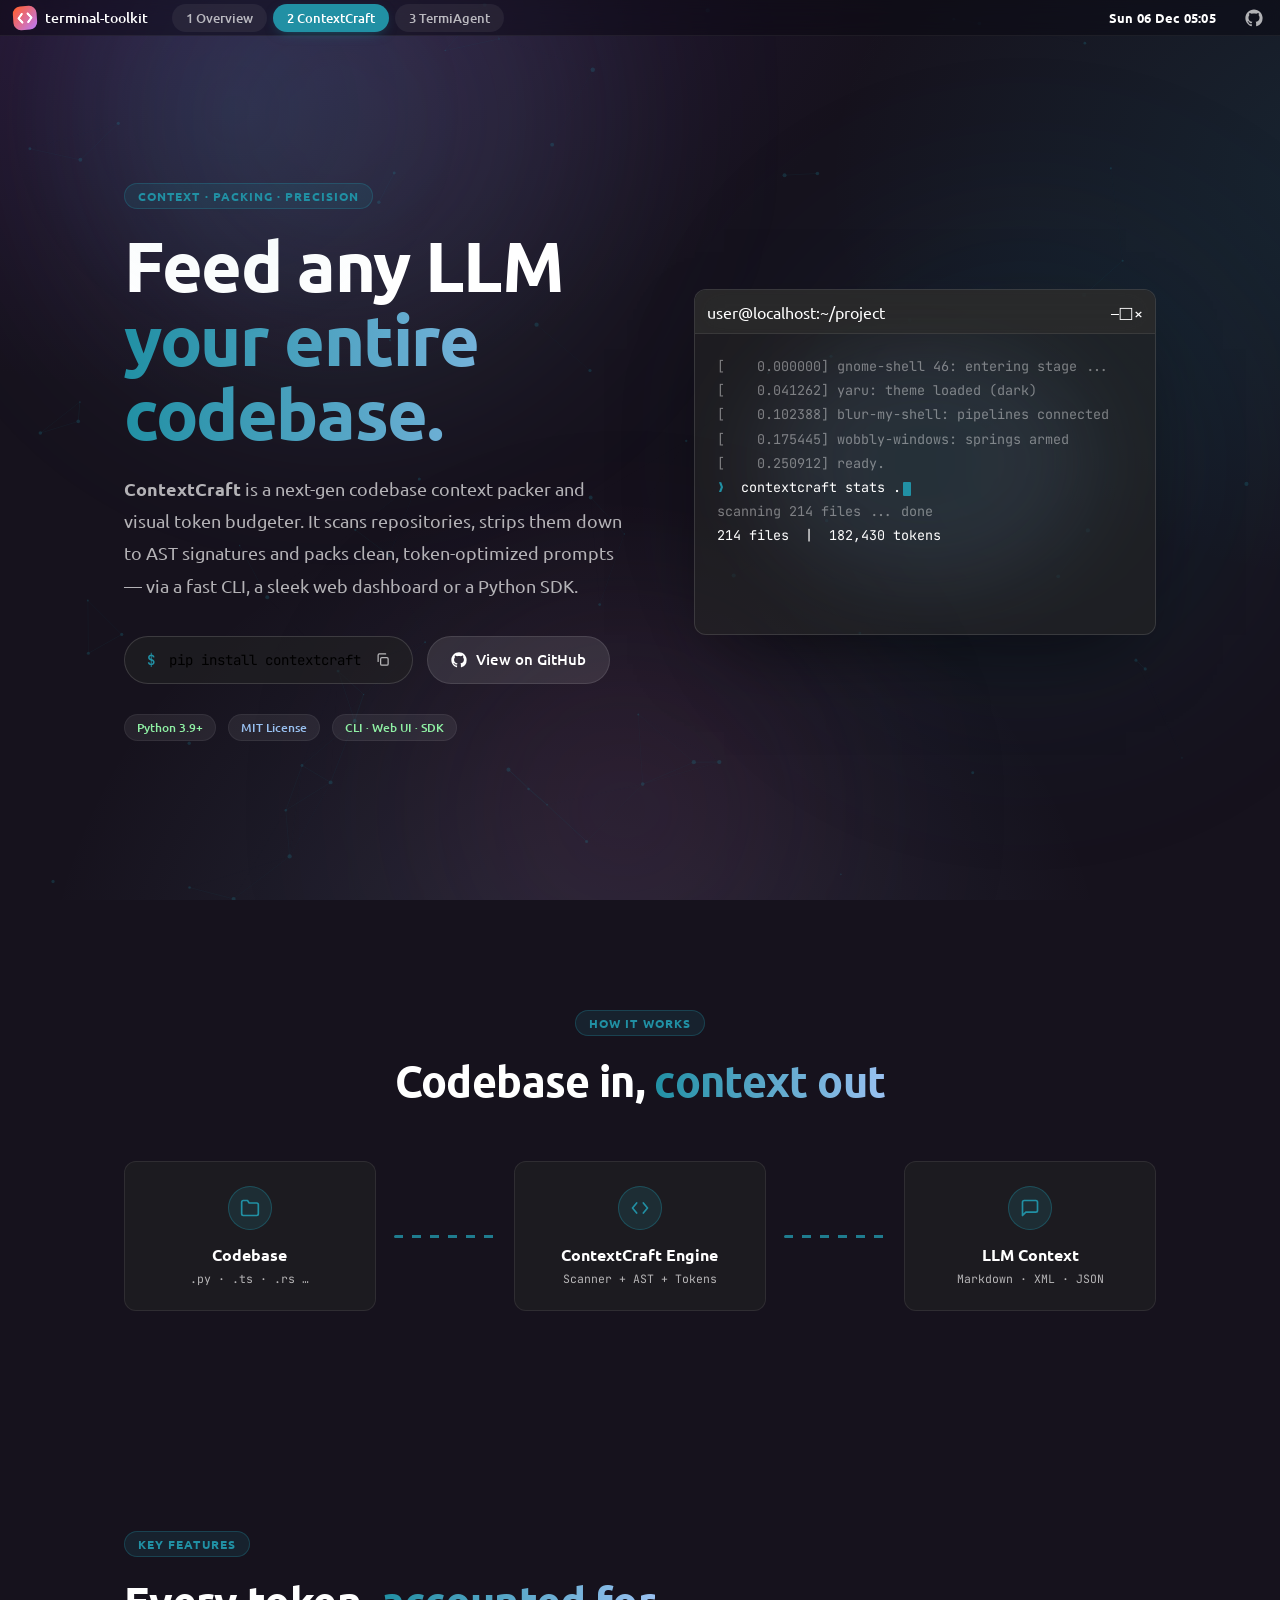
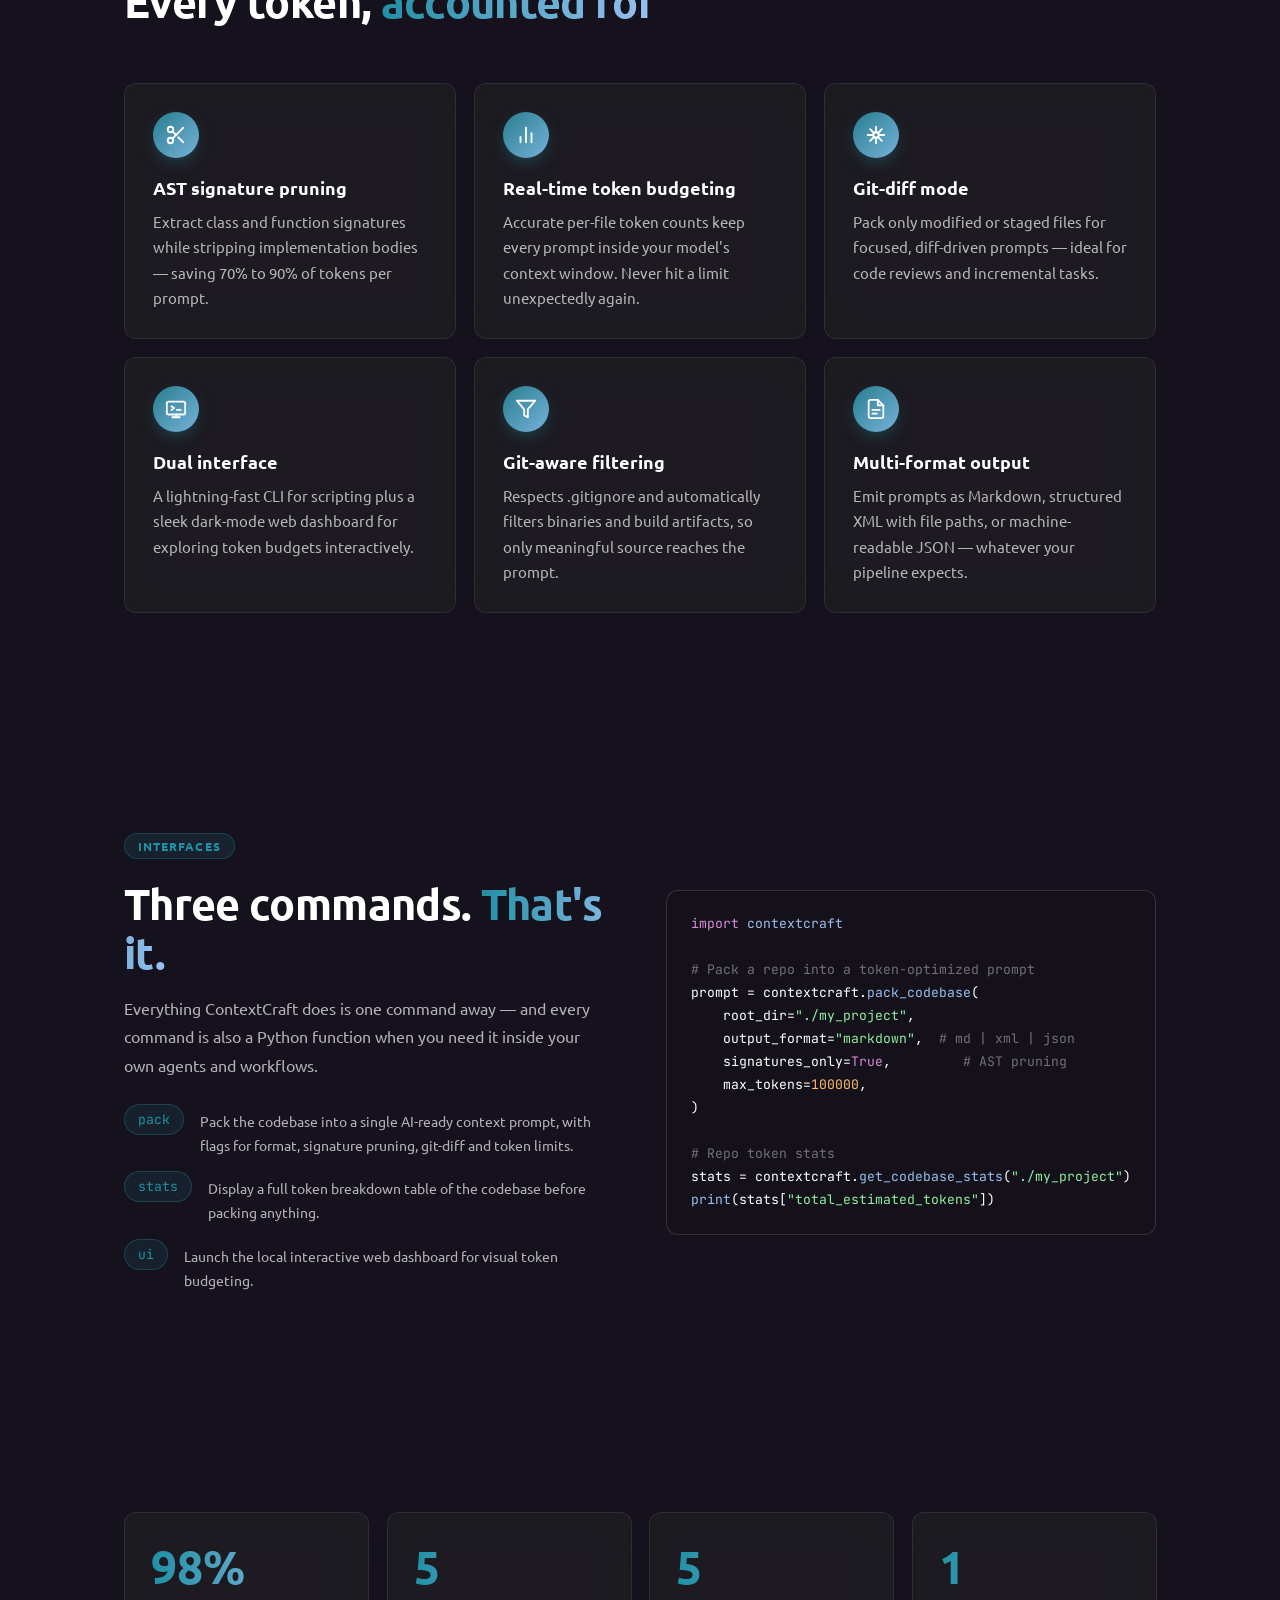
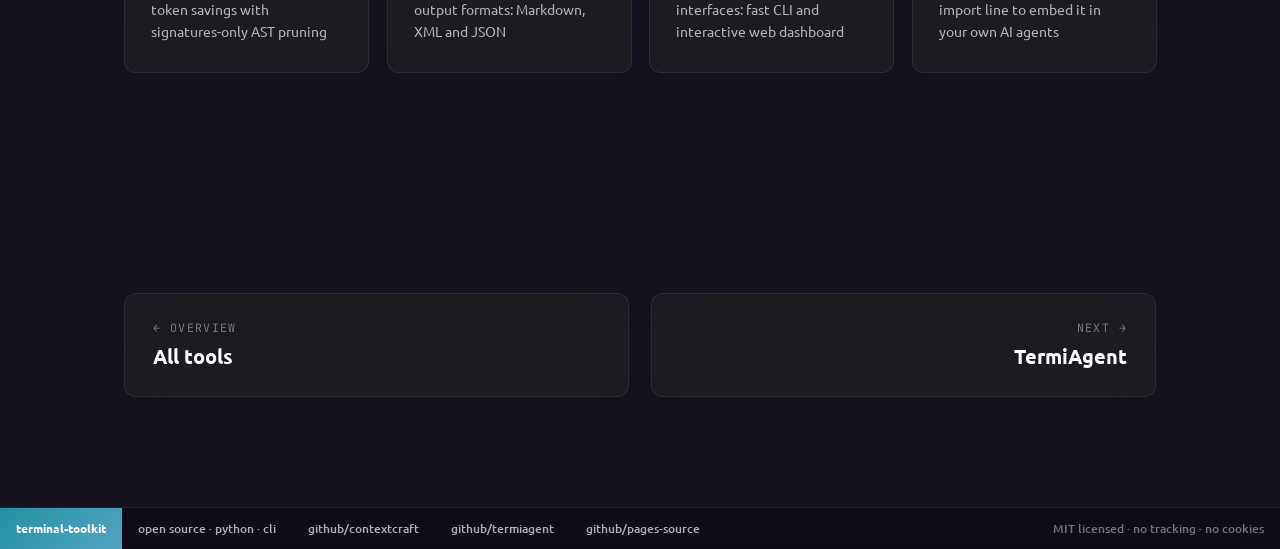
==== commit dfbcbec8: "Fix: window control markup (mangled entities in wa buttons)" ====
--- a/contextcraft.html
+++ b/contextcraft.html
@@ -5,7 +5,7 @@
   <meta name="viewport" content="width=device-width, initial-scale=1.0, viewport-fit=cover" />
   <title>ContextCraft — AI Codebase Context Packer &amp; Token Budgeter</title>
   <meta name="description" content="ContextCraft packs repositories into clean, token-optimized context prompts for any LLM — via CLI, web dashboard or Python SDK." />
-  <link rel="icon" href="data:image/svg+xml,%3Csvg xmlns='http://www.w3.org/2000/svg' viewBox='0 0 32 32'%3E%3Cdefs%3E%3ClinearGradient id='g' x1='0' y1='0' x2='1' y2='1'%3E%3Cstop offset='0' stop-color='%232190a4'/%3E%3Cstop offset='1' stop-color='%2399c1f1'/%3E%3C/linearGradient%3E%3C/defs%3E%3Crect width='32' height='32' rx='8' fill='url(%23g)'/%3E%3Cpath d='M12 10l-6 6 6 6M20 10l6 6-6 6' stroke='white' stroke-width='2.4' fill='none' stroke-linecap='round' stroke-linejoin='round'/%3E%3C/svg%3E" />
+  <link rel="icon" href="data:image/svg+xml,%3Csvg xmlns='http://www.w3.org/2000/svg' viewBox='0 0 32 32'%3E%3Cdefs%3E%3ClinearGradient id='g' x1='0' y1='0' x2='1' y2='1'%3E%3Cstop offset='0' stop-color='%23b8bb26'/%3E%3Cstop offset='1' stop-color='%238ec07c'/%3E%3C/linearGradient%3E%3C/defs%3E%3Crect width='32' height='32' rx='3' fill='url(%23g)'/%3E%3Cpath d='M12 10l-6 6 6 6M20 10l6 6-6 6' stroke='white' stroke-width='2.4' fill='none' stroke-linecap='round' stroke-linejoin='round'/%3E%3C/svg%3E" />
   <link rel="preconnect" href="https://fonts.googleapis.com" />
   <link rel="preconnect" href="https://fonts.gstatic.com" crossorigin />
   <link href="https://fonts.googleapis.com/css2?family=Ubuntu:wght@400;500;700&family=JetBrains+Mono:wght@400;500;700&display=swap" rel="stylesheet" />
@@ -37,8 +37,8 @@
         <a href="termiagent.html">3 TermiAgent</a>
       </nav>
     </div>
-    <div class="wm-clock"><span class="clock" id="clock" aria-hidden="true">--:--</span></div>
     <div class="wm-right">
+      <span class="clock" id="clock" aria-hidden="true">--:--</span>
     <a class="nav-gh" href="https://github.com/Jonny-IT1/contextcraft" target="_blank" rel="noopener" aria-label="ContextCraft on GitHub">
       <svg width="18" height="18" viewBox="0 0 24 24" fill="currentColor" aria-hidden="true"><path d="M12 .5C5.65.5.5 5.65.5 12c0 5.08 3.29 9.39 7.86 10.91.58.11.79-.25.79-.56 0-.27-.01-1.17-.02-2.12-3.2.7-3.88-1.36-3.88-1.36-.52-1.33-1.28-1.68-1.28-1.68-1.04-.71.08-.7.08-.7 1.15.08 1.76 1.19 1.76 1.19 1.03 1.75 2.69 1.25 3.34.95.1-.74.4-1.25.72-1.54-2.55-.29-5.24-1.28-5.24-5.68 0-1.26.45-2.28 1.19-3.09-.12-.29-.52-1.46.11-3.05 0 0 .97-.31 3.18 1.18.92-.26 1.9-.38 2.88-.39.98.01 1.96.13 2.88.39 2.2-1.49 3.17-1.18 3.17-1.18.63 1.59.23 2.76.12 3.05.74.81 1.18 1.83 1.18 3.09 0 4.41-2.69 5.38-5.25 5.66.41.35.77 1.05.77 2.12 0 1.53-.01 2.76-.01 3.14 0 .3.2.67.8.55A11.52 11.52 0 0 0 23.5 12C23.5 5.65 18.35.5 12 .5z"/></svg>
     </a>
@@ -82,11 +82,12 @@
         </div>
         <div class="hero-visual fade" style="--d:.65s">
           <div class="glow" aria-hidden="true"></div>
-          <div class="term" data-wobble>
+          <div class="term">
             <div class="term-head">
-              <span class="term-title">user@localhost: ~/project &mdash; Terminal</span>
-              <span class="term-actions" aria-hidden="true"><span class="csd-close">&#215;</span></span>
-            </div>
+              <span class="term-user">user@localhost</span><span class="term-path">:~/project</span>
+              <span class="term-actions" aria-hidden="true"><span class="wa wa-min">&#8211;</span><span class="wa wa-max">&#9633;</span><span class="wa wa-close">&#215;</span></span>
+            </div>
+            <div class="term-scan" aria-hidden="true"></div>
             <div class="term-body" data-term="cc"></div>
           </div>
         </div>
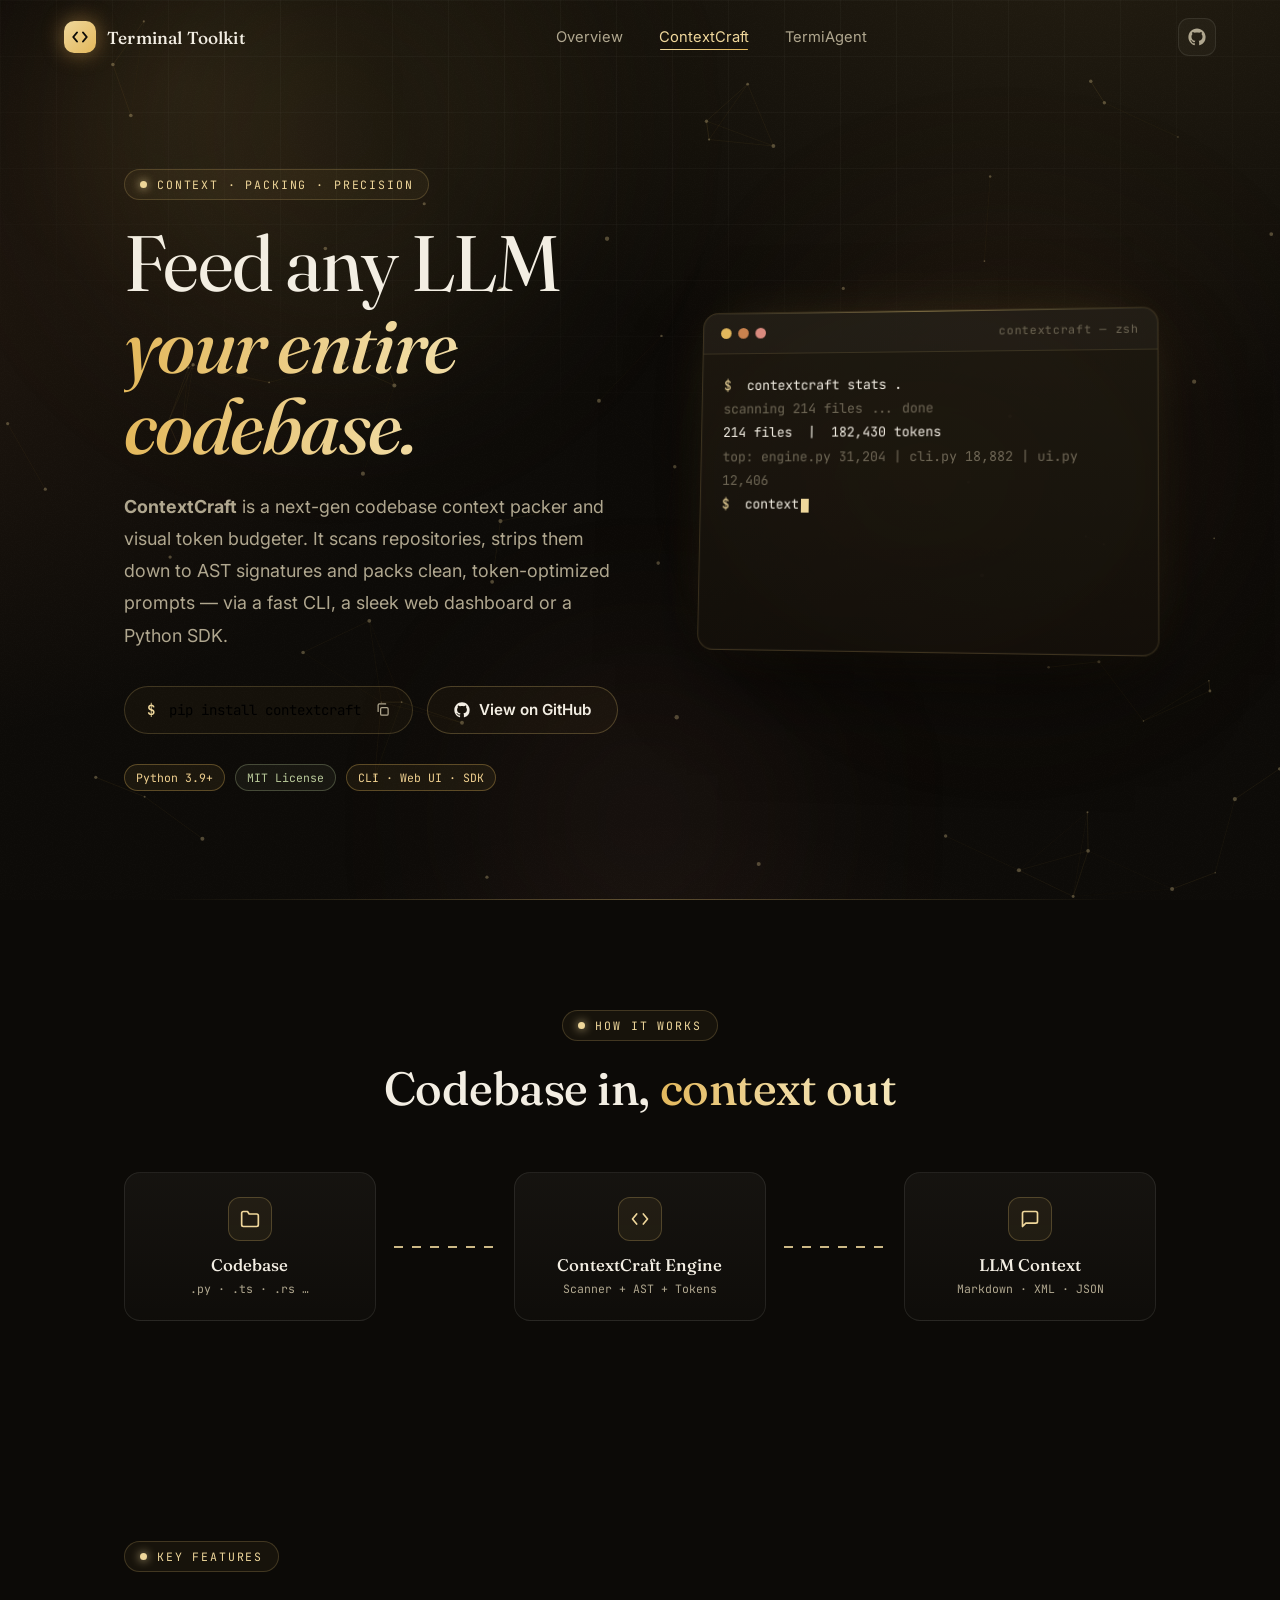
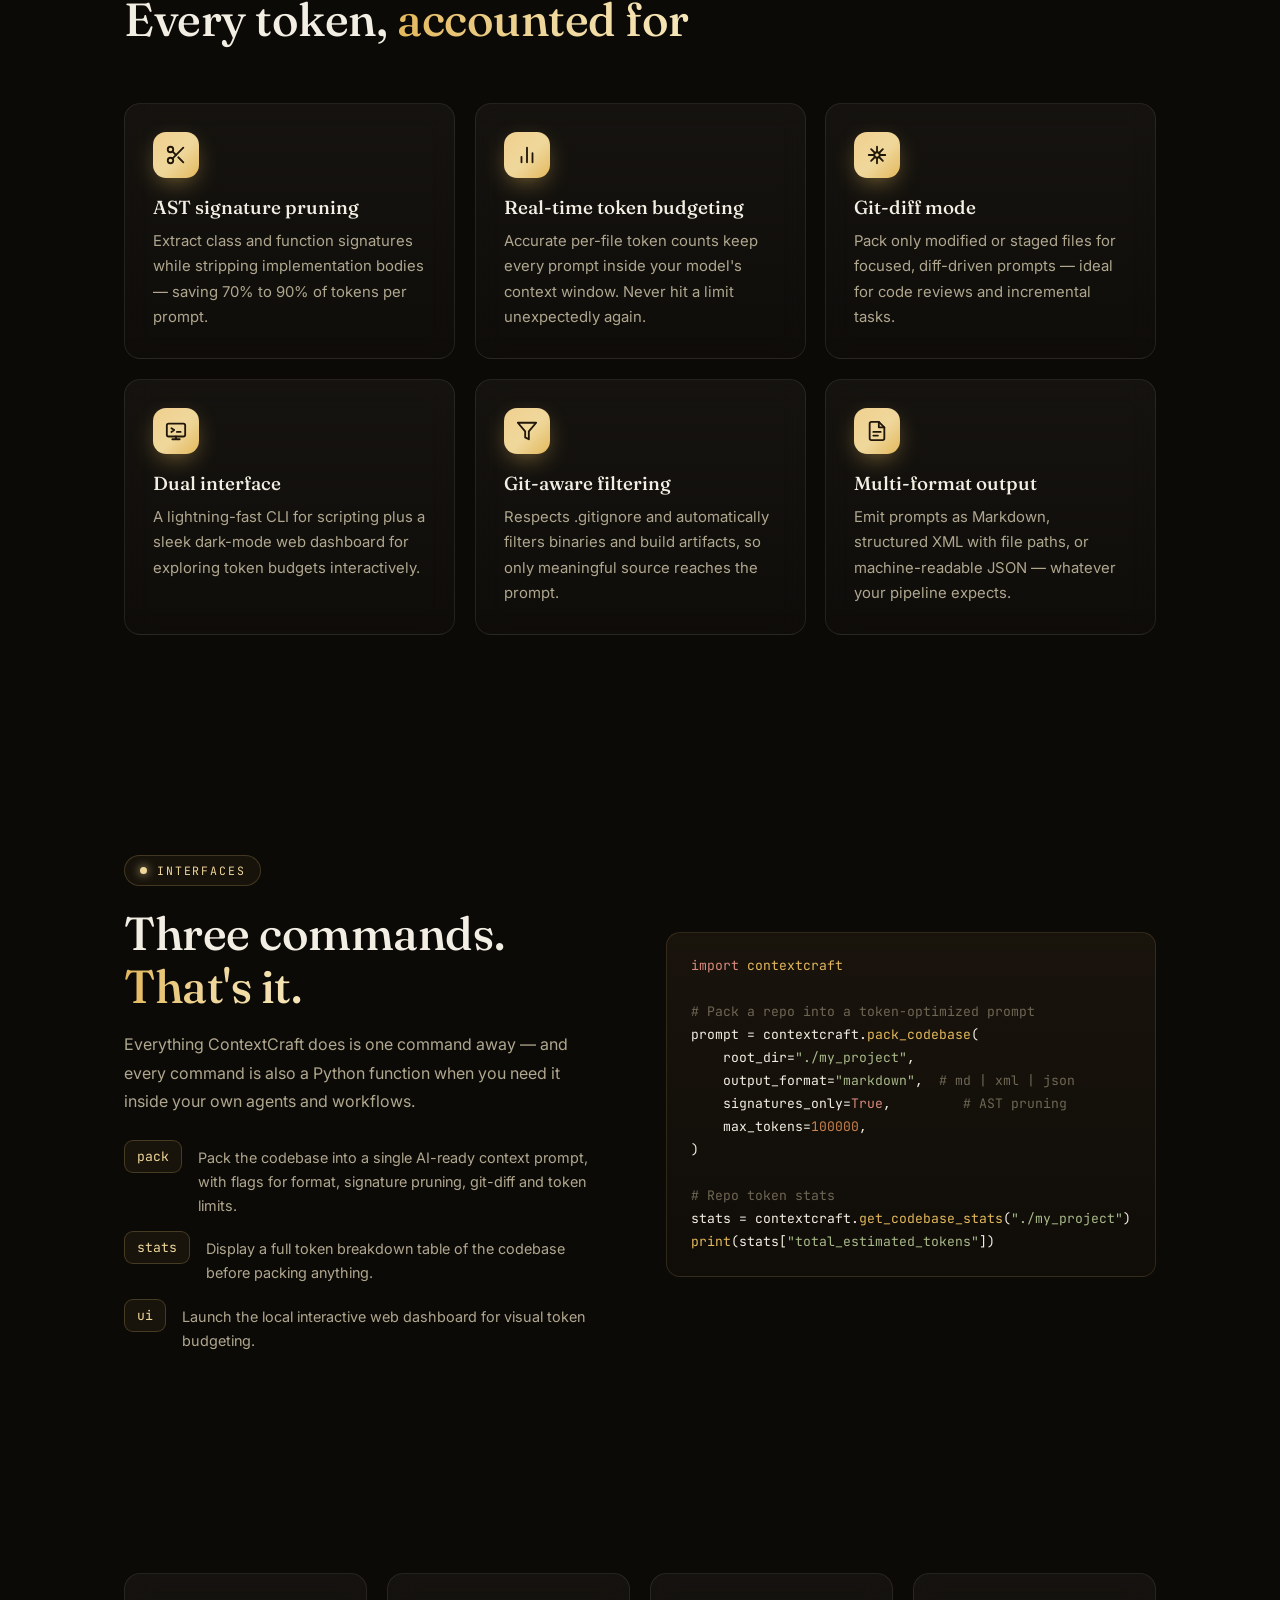
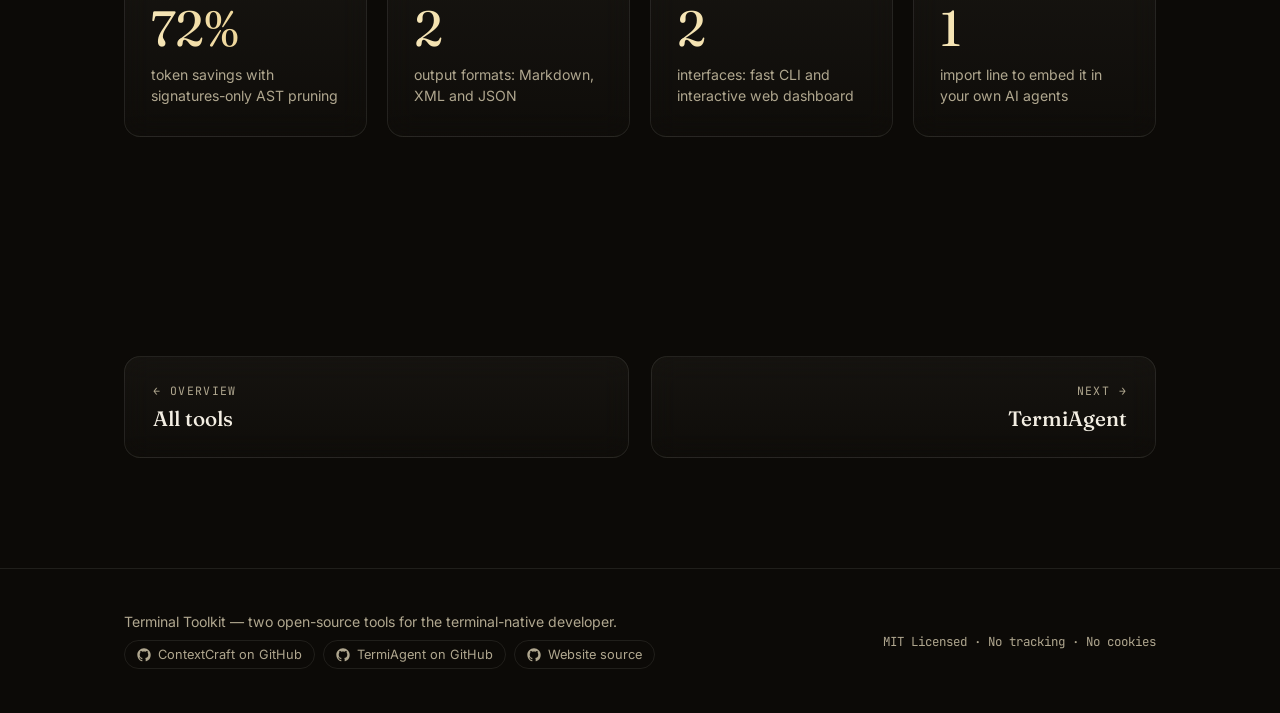
==== commit b0f61304: "Relaunch: AURUM dark luxe design (champagne gold, Fraunces serif, film grain)" ====
--- a/contextcraft.html
+++ b/contextcraft.html
@@ -5,10 +5,10 @@
   <meta name="viewport" content="width=device-width, initial-scale=1.0, viewport-fit=cover" />
   <title>ContextCraft — AI Codebase Context Packer &amp; Token Budgeter</title>
   <meta name="description" content="ContextCraft packs repositories into clean, token-optimized context prompts for any LLM — via CLI, web dashboard or Python SDK." />
-  <link rel="icon" href="data:image/svg+xml,%3Csvg xmlns='http://www.w3.org/2000/svg' viewBox='0 0 32 32'%3E%3Cdefs%3E%3ClinearGradient id='g' x1='0' y1='0' x2='1' y2='1'%3E%3Cstop offset='0' stop-color='%23b8bb26'/%3E%3Cstop offset='1' stop-color='%238ec07c'/%3E%3C/linearGradient%3E%3C/defs%3E%3Crect width='32' height='32' rx='3' fill='url(%23g)'/%3E%3Cpath d='M12 10l-6 6 6 6M20 10l6 6-6 6' stroke='white' stroke-width='2.4' fill='none' stroke-linecap='round' stroke-linejoin='round'/%3E%3C/svg%3E" />
+  <link rel="icon" href="data:image/svg+xml,%3Csvg xmlns='http://www.w3.org/2000/svg' viewBox='0 0 32 32'%3E%3Cdefs%3E%3ClinearGradient id='g' x1='0' y1='0' x2='1' y2='1'%3E%3Cstop offset='0' stop-color='%23f0d190'/%3E%3Cstop offset='1' stop-color='%23e3b85c'/%3E%3C/linearGradient%3E%3C/defs%3E%3Crect width='32' height='32' rx='8' fill='url(%23g)'/%3E%3Cpath d='M12 10l-6 6 6 6M20 10l6 6-6 6' stroke='white' stroke-width='2.4' fill='none' stroke-linecap='round' stroke-linejoin='round'/%3E%3C/svg%3E" />
   <link rel="preconnect" href="https://fonts.googleapis.com" />
   <link rel="preconnect" href="https://fonts.gstatic.com" crossorigin />
-  <link href="https://fonts.googleapis.com/css2?family=Ubuntu:wght@400;500;700&family=JetBrains+Mono:wght@400;500;700&display=swap" rel="stylesheet" />
+  <link href="https://fonts.googleapis.com/css2?family=Fraunces:ital,opsz,wght@0,9..144,400;0,9..144,500;0,9..144,600;1,9..144,400;1,9..144,500&family=Inter:wght@400;500;600&family=JetBrains+Mono:wght@400;500;600&display=swap" rel="stylesheet" />
   <link rel="stylesheet" href="css/style.css" />
 </head>
 <body data-accent="cc">
@@ -24,28 +24,23 @@
   <div class="cursor-glow" aria-hidden="true"></div>
 
   <header class="nav">
-    <div class="wm-left">
-      <a class="brand" href="index.html">
-        <span class="logo">
-          <svg width="16" height="16" viewBox="0 0 24 24" fill="none" stroke="currentColor" stroke-width="2.6" stroke-linecap="round" stroke-linejoin="round"><path d="M8 6l-5 6 5 6"/><path d="M16 6l5 6-5 6"/></svg>
-        </span>
-        terminal-toolkit
-      </a>
-      <nav class="nav-links" aria-label="Main">
-        <a href="index.html">1 Overview</a>
-        <a href="contextcraft.html">2 ContextCraft</a>
-        <a href="termiagent.html">3 TermiAgent</a>
-      </nav>
-    </div>
-    <div class="wm-right">
-      <span class="clock" id="clock" aria-hidden="true">--:--</span>
+    <a class="brand" href="index.html">
+      <span class="logo">
+        <svg width="18" height="18" viewBox="0 0 24 24" fill="none" stroke="#0c0a07" stroke-width="2.6" stroke-linecap="round" stroke-linejoin="round"><path d="M8 6l-5 6 5 6"/><path d="M16 6l5 6-5 6"/></svg>
+      </span>
+      Terminal Toolkit
+    </a>
+    <nav class="nav-links" aria-label="Main">
+      <a href="index.html">Overview</a>
+      <a href="contextcraft.html">ContextCraft</a>
+      <a href="termiagent.html">TermiAgent</a>
+    </nav>
     <a class="nav-gh" href="https://github.com/Jonny-IT1/contextcraft" target="_blank" rel="noopener" aria-label="ContextCraft on GitHub">
       <svg width="18" height="18" viewBox="0 0 24 24" fill="currentColor" aria-hidden="true"><path d="M12 .5C5.65.5.5 5.65.5 12c0 5.08 3.29 9.39 7.86 10.91.58.11.79-.25.79-.56 0-.27-.01-1.17-.02-2.12-3.2.7-3.88-1.36-3.88-1.36-.52-1.33-1.28-1.68-1.28-1.68-1.04-.71.08-.7.08-.7 1.15.08 1.76 1.19 1.76 1.19 1.03 1.75 2.69 1.25 3.34.95.1-.74.4-1.25.72-1.54-2.55-.29-5.24-1.28-5.24-5.68 0-1.26.45-2.28 1.19-3.09-.12-.29-.52-1.46.11-3.05 0 0 .97-.31 3.18 1.18.92-.26 1.9-.38 2.88-.39.98.01 1.96.13 2.88.39 2.2-1.49 3.17-1.18 3.17-1.18.63 1.59.23 2.76.12 3.05.74.81 1.18 1.83 1.18 3.09 0 4.41-2.69 5.38-5.25 5.66.41.35.77 1.05.77 2.12 0 1.53-.01 2.76-.01 3.14 0 .3.2.67.8.55A11.52 11.52 0 0 0 23.5 12C23.5 5.65 18.35.5 12 .5z"/></svg>
     </a>
     <button class="nav-toggle" aria-label="Menu" aria-expanded="false" type="button">
       <span></span><span></span><span></span>
     </button>
-    </div>
   </header>
 
   <main>
@@ -57,7 +52,7 @@
           <span class="eyebrow fade" style="--d:.05s">Context &middot; Packing &middot; Precision</span>
           <h1 class="hero-title">
             <span class="word" style="animation-delay:.05s">Feed any LLM</span><br />
-            <span class="word grad-text" style="animation-delay:.15s">your entire codebase.</span>
+            <span class="word grad-text it" style="animation-delay:.15s">your entire codebase.</span>
           </h1>
           <p class="hero-sub fade" style="--d:.45s">
             <strong>ContextCraft</strong> is a next-gen codebase context packer and visual token budgeter.
@@ -84,10 +79,9 @@
           <div class="glow" aria-hidden="true"></div>
           <div class="term">
             <div class="term-head">
-              <span class="term-user">user@localhost</span><span class="term-path">:~/project</span>
-              <span class="term-actions" aria-hidden="true"><span class="wa wa-min">&#8211;</span><span class="wa wa-max">&#9633;</span><span class="wa wa-close">&#215;</span></span>
-            </div>
-            <div class="term-scan" aria-hidden="true"></div>
+              <div class="dots"><span></span><span></span><span></span></div>
+              <span class="term-title">contextcraft — zsh</span>
+            </div>
             <div class="term-body" data-term="cc"></div>
           </div>
         </div>
@@ -278,13 +272,25 @@
   </main>
 
   <footer>
-    <div class="footer-bar">
-      <span class="fseg fseg-accent">terminal-toolkit</span>
-      <span class="fseg">open source &middot; python &middot; cli</span>
-      <a class="fseg" href="https://github.com/Jonny-IT1/contextcraft" target="_blank" rel="noopener">github/contextcraft</a>
-      <a class="fseg" href="https://github.com/Jonny-IT1/termiagent" target="_blank" rel="noopener">github/termiagent</a>
-      <a class="fseg" href="https://github.com/Jonny-IT1/jonny-it1.github.io" target="_blank" rel="noopener">github/pages-source</a>
-      <span class="fseg fseg-right">MIT licensed &middot; no tracking &middot; no cookies</span>
+    <div class="wrap footer-inner">
+      <div>
+        <span>Terminal Toolkit — two open-source tools for the terminal-native developer.</span>
+        <div class="foot-links">
+          <a href="https://github.com/Jonny-IT1/contextcraft" target="_blank" rel="noopener">
+            <svg width="14" height="14" viewBox="0 0 24 24" fill="currentColor" aria-hidden="true"><path d="M12 .5C5.65.5.5 5.65.5 12c0 5.08 3.29 9.39 7.86 10.91.58.11.79-.25.79-.56 0-.27-.01-1.17-.02-2.12-3.2.7-3.88-1.36-3.88-1.36-.52-1.33-1.28-1.68-1.28-1.68-1.04-.71.08-.7.08-.7 1.15.08 1.76 1.19 1.76 1.19 1.03 1.75 2.69 1.25 3.34.95.1-.74.4-1.25.72-1.54-2.55-.29-5.24-1.28-5.24-5.68 0-1.26.45-2.28 1.19-3.09-.12-.29-.52-1.46.11-3.05 0 0 .97-.31 3.18 1.18.92-.26 1.9-.38 2.88-.39.98.01 1.96.13 2.88.39 2.2-1.49 3.17-1.18 3.17-1.18.63 1.59.23 2.76.12 3.05.74.81 1.18 1.83 1.18 3.09 0 4.41-2.69 5.38-5.25 5.66.41.35.77 1.05.77 2.12 0 1.53-.01 2.76-.01 3.14 0 .3.2.67.8.55A11.52 11.52 0 0 0 23.5 12C23.5 5.65 18.35.5 12 .5z"/></svg>
+            ContextCraft on GitHub
+          </a>
+          <a href="https://github.com/Jonny-IT1/termiagent" target="_blank" rel="noopener">
+            <svg width="14" height="14" viewBox="0 0 24 24" fill="currentColor" aria-hidden="true"><path d="M12 .5C5.65.5.5 5.65.5 12c0 5.08 3.29 9.39 7.86 10.91.58.11.79-.25.79-.56 0-.27-.01-1.17-.02-2.12-3.2.7-3.88-1.36-3.88-1.36-.52-1.33-1.28-1.68-1.28-1.68-1.04-.71.08-.7.08-.7 1.15.08 1.76 1.19 1.76 1.19 1.03 1.75 2.69 1.25 3.34.95.1-.74.4-1.25.72-1.54-2.55-.29-5.24-1.28-5.24-5.68 0-1.26.45-2.28 1.19-3.09-.12-.29-.52-1.46.11-3.05 0 0 .97-.31 3.18 1.18.92-.26 1.9-.38 2.88-.39.98.01 1.96.13 2.88.39 2.2-1.49 3.17-1.18 3.17-1.18.63 1.59.23 2.76.12 3.05.74.81 1.18 1.83 1.18 3.09 0 4.41-2.69 5.38-5.25 5.66.41.35.77 1.05.77 2.12 0 1.53-.01 2.76-.01 3.14 0 .3.2.67.8.55A11.52 11.52 0 0 0 23.5 12C23.5 5.65 18.35.5 12 .5z"/></svg>
+            TermiAgent on GitHub
+          </a>
+          <a href="https://github.com/Jonny-IT1/jonny-it1.github.io" target="_blank" rel="noopener">
+            <svg width="14" height="14" viewBox="0 0 24 24" fill="currentColor" aria-hidden="true"><path d="M12 .5C5.65.5.5 5.65.5 12c0 5.08 3.29 9.39 7.86 10.91.58.11.79-.25.79-.56 0-.27-.01-1.17-.02-2.12-3.2.7-3.88-1.36-3.88-1.36-.52-1.33-1.28-1.68-1.28-1.68-1.04-.71.08-.7.08-.7 1.15.08 1.76 1.19 1.76 1.19 1.03 1.75 2.69 1.25 3.34.95.1-.74.4-1.25.72-1.54-2.55-.29-5.24-1.28-5.24-5.68 0-1.26.45-2.28 1.19-3.09-.12-.29-.52-1.46.11-3.05 0 0 .97-.31 3.18 1.18.92-.26 1.9-.38 2.88-.39.98.01 1.96.13 2.88.39 2.2-1.49 3.17-1.18 3.17-1.18.63 1.59.23 2.76.12 3.05.74.81 1.18 1.83 1.18 3.09 0 4.41-2.69 5.38-5.25 5.66.41.35.77 1.05.77 2.12 0 1.53-.01 2.76-.01 3.14 0 .3.2.67.8.55A11.52 11.52 0 0 0 23.5 12C23.5 5.65 18.35.5 12 .5z"/></svg>
+            Website source
+          </a>
+        </div>
+      </div>
+      <span class="mono">MIT Licensed &middot; No tracking &middot; No cookies</span>
     </div>
   </footer>
 
--- a/css/style.css
+++ b/css/style.css
@@ -1,9 +1,16 @@
 /* ============================================================
    Terminal Toolkit — ContextCraft × TermiAgent
-   GNOME / Ubuntu variant: Yaru dark, frosted blur windows
-   (Blur my Shell), CSD header bars, wobbly windows,
-   pill buttons, overview-style reveals
+   AURUM · dark luxe editorial design system
+   v3 relaunch: champagne-gold palette, serif display,
+   refined glass, warm glows
    ============================================================ */
+
+/* ---------- 0. Animated custom property ---------- */
+@property --angle {
+  syntax: "<angle>";
+  initial-value: 0deg;
+  inherits: false;
+}
 
 /* ---------- 1. Tokens & reset ---------- */
 *,
@@ -11,37 +18,29 @@
 *::after { box-sizing: border-box; margin: 0; padding: 0; }
 
 :root {
-  /* GNOME 46+ dark surfaces */
-  --bg: #16121d;
-  --panel: rgba(36, 36, 36, 0.55);
-  --panel-solid: #242424;
-  --headerbar: rgba(48, 48, 48, 0.62);
-  --text: #ffffff;
-  --muted: rgba(255, 255, 255, 0.68);
-  --dim: rgba(255, 255, 255, 0.42);
-  --line: rgba(255, 255, 255, 0.08);
-  --line-strong: rgba(255, 255, 255, 0.14);
-  --radius: 12px;
-  --radius-pill: 999px;
-  --shadow: 0 14px 38px -12px rgba(0, 0, 0, 0.45);
-  --shadow-big: 0 30px 80px -30px rgba(0, 0, 0, 0.65);
-  --blur: blur(22px) saturate(1.35);
-  /* Ubuntu Yaru accents */
-  --ubuntu-orange: #e95420;
-  --ubuntu-violet: #a56de2;
-  /* page accent */
-  --a1: #e95420;
-  --a2: #a56de2;
-  --green: #8ff0a4;
-  --red: #f66151;
-  --nav-h: 36px;
-  --font-display: "Ubuntu", "Cantarell", "Segoe UI", system-ui, sans-serif;
-  --font-body: "Ubuntu", "Cantarell", "Segoe UI", system-ui, sans-serif;
-  --font-mono: "JetBrains Mono", "Ubuntu Mono", ui-monospace, monospace;
-}
-
-body[data-accent="cc"] { --a1: #2190a4; --a2: #99c1f1; }
-body[data-accent="ta"] { --a1: #c061cb; --a2: #e95420; }
+  --bg: #0c0a07;
+  --bg-2: #14110b;
+  --panel: rgba(28, 23, 15, 0.72);
+  --panel-solid: #17130d;
+  --text: #f3eee3;
+  --muted: #b0a78f;
+  --dim: #6e6654;
+  --line: rgba(243, 238, 227, 0.09);
+  --line-strong: rgba(232, 200, 119, 0.34);
+  --gold: rgba(232, 200, 119, 0.14);
+  --radius: 16px;
+  --a1: #e3b85c; /* champagne gold */
+  --a2: #c9824e; /* burnished copper */
+  --a3: #a8b98a; /* sage */
+  --a4: #d98a7e; /* terracotta rose */
+  --nav-h: 72px;
+  --font-display: "Fraunces", Georgia, "Times New Roman", serif;
+  --font-body: "Inter", "Segoe UI", system-ui, sans-serif;
+  --font-mono: "JetBrains Mono", "Cascadia Code", ui-monospace, monospace;
+}
+
+body[data-accent="cc"] { --a1: #efd79b; --a2: #e3b85c; }
+body[data-accent="ta"] { --a1: #d98a7e; --a2: #e3b85c; }
 
 html { scroll-behavior: smooth; }
 
@@ -60,67 +59,65 @@
 
 p { overflow-wrap: break-word; }
 
-::selection { background: var(--a1); color: #fff; }
+::selection { background: rgba(227, 184, 92, 0.32); color: #fff8e7; }
 
 a:focus-visible,
 button:focus-visible {
   outline: 2px solid var(--a1);
-  outline-offset: 2px;
-  border-radius: 6px;
-}
-
-* { scrollbar-width: thin; scrollbar-color: rgba(255, 255, 255, 0.22) transparent; }
-::-webkit-scrollbar { width: 10px; height: 10px; }
-::-webkit-scrollbar-thumb { background: rgba(255, 255, 255, 0.20); border-radius: 999px; }
-::-webkit-scrollbar-thumb:hover { background: var(--a1); }
-::-webkit-scrollbar-track { background: transparent; }
-
-/* ---------- 2. Ambient wallpaper (mesh gradient) ---------- */
+  outline-offset: 3px;
+  border-radius: 8px;
+}
+
+/* ---------- 2. Ambient background ---------- */
 .bg {
   position: fixed;
   inset: 0;
   z-index: -2;
   overflow: hidden;
   background:
-    radial-gradient(1200px 800px at 15% -10%, rgba(60, 30, 90, 0.55), transparent 60%),
-    radial-gradient(1000px 700px at 110% 20%, color-mix(in srgb, var(--a1) 16%, transparent), transparent 58%),
-    radial-gradient(900px 900px at 45% 115%, color-mix(in srgb, var(--a2) 14%, transparent), transparent 60%),
+    radial-gradient(1250px 850px at 85% -12%, rgba(227, 184, 92, 0.11), transparent 62%),
+    radial-gradient(1000px 720px at -12% 34%, rgba(201, 130, 78, 0.10), transparent 62%),
+    radial-gradient(920px 620px at 52% 132%, rgba(217, 138, 126, 0.07), transparent 60%),
     var(--bg);
 }
 
+/* fine film grain — the "print" finish */
+.bg::after {
+  content: "";
+  position: absolute;
+  inset: 0;
+  opacity: 0.5;
+  background-image: url("data:image/svg+xml,%3Csvg xmlns='http://www.w3.org/2000/svg' width='140' height='140'%3E%3Cfilter id='n'%3E%3CfeTurbulence type='fractalNoise' baseFrequency='0.9' numOctaves='2' stitchTiles='stitch'/%3E%3CfeColorMatrix type='saturate' values='0'/%3E%3C/filter%3E%3Crect width='100%25' height='100%25' filter='url(%23n)' opacity='0.05'/%3E%3C/svg%3E");
+  pointer-events: none;
+}
+
 .bg .orb {
   position: absolute;
   border-radius: 50%;
-  filter: blur(110px);
+  filter: blur(100px);
   opacity: 0.55;
-  animation: drift 22s ease-in-out infinite alternate;
+  animation: drift 24s ease-in-out infinite alternate;
   translate: 0 var(--oy, 0px);
   will-change: transform, translate;
 }
-.bg .orb.o1 {
-  width: 520px; height: 520px;
-  background: color-mix(in srgb, var(--a2) 24%, transparent);
-  top: -140px; left: 6vw;
-}
-.bg .orb.o2 {
-  width: 460px; height: 460px;
-  background: color-mix(in srgb, var(--a1) 20%, transparent);
-  top: 26vh; right: 2vw;
-  animation-delay: -8s;
-}
-.bg .orb.o3 {
-  width: 380px; height: 380px;
-  background: rgba(119, 41, 83, 0.30);
-  bottom: -100px; left: 34vw;
-  animation-delay: -15s;
-}
+.bg .orb.o1 { width: 480px; height: 480px; background: rgba(227, 184, 92, 0.16); top: -110px; left: 7vw; }
+.bg .orb.o2 { width: 420px; height: 420px; background: rgba(201, 130, 78, 0.14); top: 26vh; right: 5vw; animation-delay: -8s; }
+.bg .orb.o3 { width: 340px; height: 340px; background: rgba(217, 138, 126, 0.11); bottom: -90px; left: 37vw; animation-delay: -15s; }
 
 @keyframes drift {
-  to { transform: translate(80px, 60px) scale(1.12); }
-}
-
-/* GNOME wallpapers have no grid */
-.bg .grid { display: none; }
+  to { transform: translate(70px, 50px) scale(1.1); }
+}
+
+.bg .grid {
+  position: absolute;
+  inset: 0;
+  background-image:
+    linear-gradient(rgba(243, 238, 227, 0.028) 1px, transparent 1px),
+    linear-gradient(90deg, rgba(243, 238, 227, 0.028) 1px, transparent 1px);
+  background-size: 56px 56px;
+  -webkit-mask-image: radial-gradient(ellipse 95% 65% at 50% 0%, #000 35%, transparent 78%);
+  mask-image: radial-gradient(ellipse 95% 65% at 50% 0%, #000 35%, transparent 78%);
+}
 
 /* ---------- 3. Cursor glow (desktop only, JS-driven) ---------- */
 .cursor-glow {
@@ -133,7 +130,7 @@
   border-radius: 50%;
   pointer-events: none;
   z-index: 1;
-  background: radial-gradient(circle, color-mix(in srgb, var(--a1) 9%, transparent), transparent 62%);
+  background: radial-gradient(circle, rgba(227, 184, 92, 0.055), transparent 62%);
   opacity: 0;
   transition: opacity 0.6s ease;
   will-change: left, top;
@@ -144,130 +141,121 @@
 .progress {
   position: fixed;
   top: 0; left: 0;
-  height: 3px;
+  height: 2px;
   width: 0%;
   z-index: 100;
-  border-radius: 0 999px 999px 0;
-  background: linear-gradient(90deg, var(--a1), var(--a2));
+  background: linear-gradient(90deg, var(--a2), var(--a1));
+  box-shadow: 0 0 14px rgba(227, 184, 92, 0.8);
   transition: width 80ms linear;
 }
 
-/* ---------- 5. GNOME Shell top bar ---------- */
+/* ---------- 5. Navigation ---------- */
 .nav {
   position: fixed;
   top: 0; left: 0; right: 0;
   z-index: 90;
-  height: var(--nav-h);
   display: flex;
   justify-content: space-between;
-  align-items: stretch;
-  background: rgba(12, 10, 18, 0.55);
-  -webkit-backdrop-filter: blur(18px) saturate(1.4);
-  backdrop-filter: blur(18px) saturate(1.4);
-  border-bottom: 1px solid rgba(255, 255, 255, 0.06);
-  transition: box-shadow 0.35s;
+  align-items: center;
+  gap: 16px;
+  padding: 18px max(clamp(20px, 5vw, 64px), env(safe-area-inset-left));
+  padding-right: max(clamp(20px, 5vw, 64px), env(safe-area-inset-right));
+  transition: background 0.35s, padding 0.35s, border-color 0.35s;
+  border-bottom: 1px solid transparent;
 }
 .nav.scrolled {
-  box-shadow: 0 10px 30px -18px rgba(0, 0, 0, 0.8);
-}
-
-.wm-left, .wm-right { display: flex; align-items: stretch; min-width: 0; }
-
-/* centered shell clock */
-.wm-clock {
-  position: absolute;
-  left: 50%;
-  top: 0;
-  transform: translateX(-50%);
-  display: flex;
-  align-items: center;
-  height: 100%;
-  pointer-events: none;
+  background: rgba(12, 10, 7, 0.82);
+  -webkit-backdrop-filter: blur(18px) saturate(1.2);
+  backdrop-filter: blur(18px) saturate(1.2);
+  border-bottom-color: var(--line);
+  padding-block: 12px;
 }
 
 .brand {
   display: inline-flex;
   align-items: center;
-  gap: 9px;
-  padding: 0 14px;
-  font-family: var(--font-body);
+  gap: 11px;
+  font-family: var(--font-display);
   font-weight: 500;
-  font-size: 0.86rem;
-  color: var(--text);
-  white-space: nowrap;
+  font-size: 1.08rem;
+  letter-spacing: 0.01em;
 }
 .brand .logo {
-  width: 22px; height: 22px;
-  border-radius: 7px;
+  width: 32px; height: 32px;
+  border-radius: 10px;
   display: grid;
   place-items: center;
-  background: linear-gradient(135deg, var(--ubuntu-orange), var(--ubuntu-violet));
-  color: #fff;
+  background: linear-gradient(135deg, var(--a1), var(--a2));
+  box-shadow: 0 0 22px rgba(227, 184, 92, 0.35), 0 0 22px rgba(201, 130, 78, 0.22);
+  animation: logoPulse 5s ease-in-out infinite;
   flex: none;
-  transition: transform 0.25s cubic-bezier(0.34, 1.56, 0.64, 1), filter 0.25s;
-}
-.brand:hover .logo { transform: scale(1.08) rotate(-4deg); filter: brightness(1.12); }
-
-/* workspace pills */
-.nav-links { display: flex; align-items: center; gap: 6px; padding: 0 10px; }
+}
+@keyframes logoPulse {
+  0%, 100% { box-shadow: 0 0 20px rgba(227, 184, 92, 0.32), 0 0 20px rgba(201, 130, 78, 0.2); }
+  50% { box-shadow: 0 0 34px rgba(227, 184, 92, 0.55), 0 0 34px rgba(201, 130, 78, 0.35); }
+}
+
+/* --- links: editorial underline --- */
+.nav-links {
+  display: flex;
+  gap: 6px;
+  align-items: center;
+}
 .nav-links a {
-  display: inline-flex;
-  align-items: center;
-  padding: 5px 14px;
-  font-family: var(--font-body);
-  font-weight: 500;
-  font-size: 0.82rem;
-  border-radius: var(--radius-pill);
+  position: relative;
+  padding: 8px 15px;
+  border-radius: 999px;
+  font-size: 0.92rem;
   color: var(--muted);
-  background: rgba(255, 255, 255, 0.06);
-  transition: color 0.22s, background 0.22s, transform 0.22s;
-  white-space: nowrap;
-}
-.nav-links a:hover {
-  color: var(--text);
-  background: rgba(255, 255, 255, 0.12);
-  transform: translateY(-1px);
-}
-.nav-links a.active {
-  color: #fff;
-  background: var(--a1);
-  box-shadow: 0 4px 14px -6px color-mix(in srgb, var(--a1) 70%, transparent);
-}
-
-/* shell clock */
-.clock {
-  display: inline-flex;
-  align-items: center;
-  padding: 0 12px;
-  font-family: var(--font-body);
-  font-weight: 700;
-  font-size: 0.82rem;
-  color: var(--text);
-  letter-spacing: 0.02em;
-  white-space: nowrap;
-  user-select: none;
-}
-
+  transition: color 0.25s;
+}
+.nav-links a::after {
+  content: "";
+  position: absolute;
+  left: 16px;
+  right: 16px;
+  bottom: 4px;
+  height: 1.5px;
+  border-radius: 2px;
+  background: linear-gradient(90deg, var(--a1), var(--a2));
+  transform: scaleX(0);
+  transform-origin: left center;
+  transition: transform 0.3s cubic-bezier(0.2, 0.7, 0.2, 1);
+}
+.nav-links a:hover { color: var(--text); }
+.nav-links a:hover::after { transform: scaleX(1); }
+.nav-links a.active { color: var(--a1); }
+.nav-links a.active::after { transform: scaleX(1); }
+
+/* --- GitHub icon button in nav --- */
 .nav-gh {
-  width: 40px;
+  width: 38px;
+  height: 38px;
+  border-radius: 11px;
   display: grid;
   place-items: center;
-  border-radius: var(--radius-pill);
-  margin: 4px 6px;
+  border: 1px solid var(--line);
+  background: rgba(243, 238, 227, 0.03);
   color: var(--muted);
-  transition: color 0.25s, background 0.25s;
+  transition: color 0.25s, border-color 0.25s, background 0.25s, transform 0.25s, box-shadow 0.25s;
   flex: none;
 }
 .nav-gh:hover {
-  color: var(--text);
-  background: rgba(255, 255, 255, 0.10);
-}
-
+  color: var(--a1);
+  border-color: var(--line-strong);
+  background: rgba(227, 184, 92, 0.06);
+  transform: translateY(-2px);
+  box-shadow: 0 12px 28px -14px rgba(0, 0, 0, 0.8);
+}
+
+/* --- animated hamburger --- */
 .nav-toggle {
   display: none;
-  width: 40px;
-  border: none;
-  background: transparent;
+  width: 42px;
+  height: 42px;
+  border-radius: 11px;
+  border: 1px solid var(--line);
+  background: rgba(243, 238, 227, 0.03);
   color: var(--text);
   cursor: pointer;
   flex-direction: column;
@@ -282,52 +270,66 @@
   height: 2px;
   border-radius: 2px;
   background: currentColor;
-  transition: transform 0.3s cubic-bezier(0.34, 1.56, 0.64, 1), opacity 0.25s;
-}
-.nav-toggle span:nth-child(2) { width: 13px; align-self: flex-start; margin-left: 9px; }
+  transition: transform 0.3s cubic-bezier(0.2, 0.7, 0.2, 1), opacity 0.25s, width 0.3s;
+}
+.nav-toggle span:nth-child(2) { width: 13px; align-self: flex-start; margin-left: 2px; }
 body.nav-open .nav-toggle span:nth-child(1) { transform: translateY(7px) rotate(45deg); }
 body.nav-open .nav-toggle span:nth-child(2) { opacity: 0; transform: translateX(-6px); }
 body.nav-open .nav-toggle span:nth-child(3) { transform: translateY(-7px) rotate(-45deg); }
 
-/* ---------- 6. Buttons (GNOME pills) ---------- */
+/* ---------- 6. Buttons ---------- */
 .btn {
   display: inline-flex;
   align-items: center;
   gap: 9px;
-  padding: 12px 24px;
-  border-radius: var(--radius-pill);
+  padding: 14px 26px;
+  border-radius: 999px;
   font-family: var(--font-body);
-  font-weight: 500;
+  font-weight: 600;
   font-size: 0.95rem;
   line-height: 1;
   cursor: pointer;
-  border: none;
-  transition: transform 0.22s cubic-bezier(0.34, 1.56, 0.64, 1), box-shadow 0.22s, background 0.22s, filter 0.22s, color 0.22s;
+  border: 1px solid transparent;
+  transition: transform 0.25s, box-shadow 0.25s, background 0.25s, border-color 0.25s;
 }
 .btn .arrow { transition: transform 0.25s; }
 .btn:hover .arrow { transform: translateX(4px); }
-.btn:active { transform: scale(0.97); }
+.btn:active { transform: scale(0.98); }
 
 .btn-primary {
-  background: linear-gradient(135deg, var(--a1), color-mix(in srgb, var(--a1) 62%, var(--a2)));
-  color: #fff;
-  box-shadow: 0 8px 24px -10px color-mix(in srgb, var(--a1) 75%, transparent);
+  position: relative;
+  overflow: hidden;
+  background: linear-gradient(135deg, #f0d190, var(--a1) 55%, var(--a2));
+  color: #211708;
+  box-shadow: 0 12px 38px -12px rgba(227, 184, 92, 0.65);
+}
+.btn-primary::before {
+  content: "";
+  position: absolute;
+  top: 0;
+  left: -80%;
+  width: 55%;
+  height: 100%;
+  background: linear-gradient(105deg, transparent, rgba(255, 255, 255, 0.45), transparent);
+  transform: skewX(-20deg);
+  transition: left 0.65s ease;
+  pointer-events: none;
 }
 .btn-primary:hover {
-  filter: brightness(1.1);
   transform: translateY(-2px);
-  box-shadow: 0 14px 34px -12px color-mix(in srgb, var(--a1) 80%, transparent);
-}
+  box-shadow: 0 18px 48px -12px rgba(227, 184, 92, 0.8);
+}
+.btn-primary:hover::before { left: 135%; }
 
 .btn-ghost {
-  background: rgba(255, 255, 255, 0.10);
+  border-color: rgba(232, 200, 119, 0.26);
+  background: rgba(227, 184, 92, 0.04);
   color: var(--text);
-  box-shadow: inset 0 0 0 1px rgba(255, 255, 255, 0.10);
 }
 .btn-ghost:hover {
-  background: rgba(255, 255, 255, 0.16);
+  background: rgba(227, 184, 92, 0.09);
+  border-color: var(--line-strong);
   transform: translateY(-2px);
-  box-shadow: inset 0 0 0 1px rgba(255, 255, 255, 0.18);
 }
 
 /* ---------- 7. Layout primitives ---------- */
@@ -341,41 +343,48 @@
 
 .section-head { max-width: 720px; margin-bottom: clamp(34px, 5vw, 56px); }
 
-/* GNOME pill badge eyebrow */
 .eyebrow {
   display: inline-flex;
   align-items: center;
-  gap: 8px;
-  font-family: var(--font-body);
-  font-size: 0.74rem;
-  font-weight: 700;
-  letter-spacing: 0.09em;
+  gap: 10px;
+  padding: 7px 15px;
+  border-radius: 999px;
+  border: 1px solid rgba(232, 200, 119, 0.2);
+  background: rgba(227, 184, 92, 0.05);
+  font-family: var(--font-mono);
+  font-size: 0.72rem;
+  letter-spacing: 0.16em;
   text-transform: uppercase;
   color: var(--a1);
-  background: color-mix(in srgb, var(--a1) 13%, transparent);
-  box-shadow: inset 0 0 0 1px color-mix(in srgb, var(--a1) 30%, transparent);
-  border-radius: var(--radius-pill);
-  padding: 5px 14px;
-  margin-bottom: 20px;
+  margin-bottom: 22px;
+}
+.eyebrow::before {
+  content: "";
+  width: 7px; height: 7px;
+  border-radius: 50%;
+  background: var(--a1);
+  box-shadow: 0 0 10px var(--a1);
+  animation: pulseDot 2.2s ease-in-out infinite;
+  flex: none;
+}
+@keyframes pulseDot {
+  0%, 100% { opacity: 1; transform: scale(1); }
+  50% { opacity: 0.45; transform: scale(0.75); }
 }
 
 .section-title {
   font-family: var(--font-display);
-  font-weight: 700;
-  font-size: clamp(1.7rem, 3.6vw, 2.7rem);
+  font-weight: 500;
+  font-size: clamp(1.8rem, 3.8vw, 2.9rem);
   line-height: 1.14;
-  letter-spacing: -0.015em;
+  letter-spacing: -0.01em;
   margin-bottom: 16px;
 }
 
-.section-sub {
-  color: var(--muted);
-  font-size: clamp(0.95rem, 1.6vw, 1.02rem);
-  line-height: 1.75;
-}
+.section-sub { color: var(--muted); font-size: clamp(0.95rem, 1.6vw, 1.05rem); line-height: 1.75; }
 
 .grad-text {
-  background: linear-gradient(90deg, var(--a1), var(--a2), var(--a1));
+  background: linear-gradient(90deg, var(--a2), var(--a1), #f6e6b8, var(--a1), var(--a2));
   background-size: 200% auto;
   -webkit-background-clip: text;
   background-clip: text;
@@ -395,6 +404,13 @@
   padding-top: calc(var(--nav-h) + 48px);
   padding-bottom: 60px;
 }
+.hero::after {
+  content: "";
+  position: absolute;
+  left: 12%; right: 12%; bottom: 0;
+  height: 1px;
+  background: linear-gradient(90deg, transparent, rgba(232, 200, 119, 0.35), transparent);
+}
 
 .hero-grid {
   display: grid;
@@ -406,12 +422,16 @@
 
 .hero-title {
   font-family: var(--font-display);
-  font-weight: 700;
-  font-size: clamp(2.1rem, 6.2vw, 4.4rem);
-  line-height: 1.05;
+  font-weight: 400;
+  font-size: clamp(2.4rem, 6.4vw, 4.9rem);
+  line-height: 1.04;
   letter-spacing: -0.02em;
-  margin-bottom: 22px;
+  margin-bottom: 24px;
   text-wrap: balance;
+}
+.hero-title .word.it {
+  font-style: italic;
+  font-weight: 500;
 }
 
 .hero-sub {
@@ -420,7 +440,6 @@
   line-height: 1.8;
   max-width: 540px;
   margin-bottom: 34px;
-  text-wrap: pretty;
 }
 
 .hero-cta { display: flex; flex-wrap: wrap; gap: 14px; }
@@ -428,7 +447,7 @@
 .hero-meta {
   display: flex;
   flex-wrap: wrap;
-  gap: 12px;
+  gap: 10px;
   margin-top: 30px;
 }
 
@@ -437,7 +456,7 @@
   display: inline-block;
   opacity: 0;
   transform: translateY(34px);
-  animation: rise 0.9s cubic-bezier(0.25, 1, 0.5, 1) forwards;
+  animation: rise 0.9s cubic-bezier(0.2, 0.7, 0.2, 1) forwards;
 }
 @keyframes rise {
   to { opacity: 1; transform: none; }
@@ -445,111 +464,98 @@
 
 .fade {
   opacity: 0;
-  animation: rise 0.9s cubic-bezier(0.25, 1, 0.5, 1) forwards;
+  animation: rise 0.9s cubic-bezier(0.2, 0.7, 0.2, 1) forwards;
   animation-delay: var(--d, 0s);
 }
 
 .hero-meta .chip {
   opacity: 0;
-  animation: pop 0.55s cubic-bezier(0.34, 1.56, 0.64, 1) forwards;
+  animation: pop 0.55s cubic-bezier(0.2, 0.7, 0.2, 1) forwards;
 }
 .hero-meta .chip:nth-child(1) { animation-delay: 0.55s; }
 .hero-meta .chip:nth-child(2) { animation-delay: 0.62s; }
 .hero-meta .chip:nth-child(3) { animation-delay: 0.69s; }
 .hero-meta .chip:nth-child(4) { animation-delay: 0.76s; }
 @keyframes pop {
-  from { opacity: 0; transform: translateY(10px) scale(0.85); }
+  from { opacity: 0; transform: translateY(10px) scale(0.92); }
   to { opacity: 1; transform: none; }
 }
 
-.hero-visual { position: relative; }
+.hero-visual { position: relative; perspective: 1400px; }
 
 .hero-visual .glow {
   position: absolute;
-  inset: -10%;
+  inset: -8%;
   z-index: -1;
-  background: radial-gradient(closest-side,
-    color-mix(in srgb, var(--a1) 18%, transparent),
-    color-mix(in srgb, var(--a2) 16%, transparent),
-    transparent 75%);
-  filter: blur(36px);
+  background: radial-gradient(closest-side, rgba(227, 184, 92, 0.18), rgba(201, 130, 78, 0.10), transparent 75%);
+  filter: blur(30px);
+}
+
+.hero-visual .term {
+  transform: rotateY(-7deg) rotateX(4deg) translateZ(0);
+  transition: transform 0.6s cubic-bezier(0.2, 0.7, 0.2, 1);
+  animation: floaty 7s ease-in-out infinite;
+}
+@media (hover: hover) {
+  .hero-visual:hover .term { transform: rotateY(0deg) rotateX(0deg); }
+}
+@keyframes floaty {
+  0%, 100% { translate: 0 0; }
+  50% { translate: 0 -12px; }
 }
 
 canvas.net {
   position: absolute;
   inset: 0;
   z-index: -1;
-  opacity: 0.4;
+  opacity: 0.55;
   pointer-events: none;
 }
 
-/* ---------- 9. Frosted CSD window (Blur my Shell) ---------- */
+/* ---------- 9. Terminal window ---------- */
 .term {
-  border-radius: var(--radius);
-  background: rgba(36, 36, 36, 0.62);
-  -webkit-backdrop-filter: var(--blur);
-  backdrop-filter: var(--blur);
-  border: 1px solid rgba(255, 255, 255, 0.12);
+  border-radius: 16px;
+  background: linear-gradient(180deg, rgba(30, 25, 16, 0.92), rgba(20, 16, 10, 0.94));
+  border: 1px solid rgba(232, 200, 119, 0.16);
   overflow: hidden;
+  box-shadow:
+    0 40px 90px -24px rgba(0, 0, 0, 0.8),
+    0 0 60px -30px rgba(227, 184, 92, 0.35),
+    inset 0 0 0 1px rgba(255, 244, 214, 0.02);
   position: relative;
-  box-shadow: var(--shadow-big);
-  transition: border-color 0.3s, box-shadow 0.3s;
-  will-change: transform;
-}
-@media (hover: hover) {
-  .term:hover {
-    border-color: color-mix(in srgb, var(--a1) 55%, transparent);
-    box-shadow: var(--shadow-big), 0 0 40px -8px color-mix(in srgb, var(--a1) 40%, transparent);
-  }
-}
-.term.is-wobble { transition: none; }
-
-/* CSD header bar: centered title, one close button */
+}
+.term::before {
+  content: "";
+  position: absolute;
+  inset: 0 0 auto 0;
+  height: 1px;
+  background: linear-gradient(90deg, transparent, rgba(232, 200, 119, 0.45), transparent);
+}
+
 .term-head {
   display: flex;
   align-items: center;
-  min-height: 44px;
-  padding: 0 12px;
-  border-bottom: 1px solid rgba(255, 255, 255, 0.08);
-  background: var(--headerbar);
-  -webkit-backdrop-filter: blur(16px) saturate(1.3);
-  backdrop-filter: blur(16px) saturate(1.3);
-}
+  gap: 8px;
+  padding: 13px 18px;
+  border-bottom: 1px solid rgba(232, 200, 119, 0.12);
+  background: rgba(243, 238, 227, 0.025);
+}
+.dots { display: flex; gap: 7px; }
+.dots span { width: 11px; height: 11px; border-radius: 50%; }
+.dots span:nth-child(1) { background: #e3b85c; }
+.dots span:nth-child(2) { background: #c9824e; }
+.dots span:nth-child(3) { background: #d98a7e; }
+
 .term-title {
-  flex: 1;
-  text-align: center;
-  font-family: var(--font-body);
-  font-weight: 700;
-  font-size: 0.86rem;
-  color: var(--text);
+  margin-left: auto;
+  font-family: var(--font-mono);
+  font-size: 0.72rem;
+  color: var(--dim);
+  letter-spacing: 0.06em;
   white-space: nowrap;
   overflow: hidden;
   text-overflow: ellipsis;
 }
-.term-actions {
-  display: inline-flex;
-  align-items: center;
-  margin-left: auto;
-  user-select: none;
-  white-space: nowrap;
-}
-/* GNOME close button: filled circle */
-.csd-close {
-  width: 24px;
-  height: 24px;
-  border-radius: 50%;
-  display: grid;
-  place-items: center;
-  background: var(--a1);
-  color: #fff;
-  font-size: 13px;
-  line-height: 1;
-  font-family: var(--font-body);
-  cursor: default;
-  transition: transform 0.2s cubic-bezier(0.34, 1.56, 0.64, 1), filter 0.2s;
-}
-.csd-close:hover { transform: scale(1.12); filter: brightness(1.15); }
-.csd-close:active { transform: scale(0.94); }
 
 .term-body {
   padding: 20px 22px;
@@ -562,10 +568,10 @@
 
 .term-body .ln { white-space: pre-wrap; word-break: break-word; }
 .term-body .ln .p { color: var(--a1); margin-right: 8px; }
-.term-body .ln.ok { color: var(--green); }
-.term-body .ln.dim { color: var(--dim); }
-.term-body .ln.warn { color: #f8e45c; }
-.term-body .ln.hl { color: #fff; }
+.term-body .ln.ok { color: #9fc79a; }
+.term-body .ln.dim { color: #6e6654; }
+.term-body .ln.warn { color: #e3b85c; }
+.term-body .ln.hl { color: #f3eee3; }
 
 .caret {
   display: inline-block;
@@ -574,37 +580,35 @@
   margin-left: 2px;
   vertical-align: text-bottom;
   background: var(--a1);
-  border-radius: 1px;
   animation: blink 1s steps(1) infinite;
 }
 @keyframes blink { 50% { opacity: 0; } }
 
-/* ---------- 10. Frosted cards ---------- */
+/* ---------- 10. Glass cards ---------- */
 .glass {
   position: relative;
   overflow: hidden;
   border-radius: var(--radius);
   border: 1px solid var(--line);
-  background: var(--panel);
-  -webkit-backdrop-filter: var(--blur);
-  backdrop-filter: var(--blur);
-  transition: transform 0.3s cubic-bezier(0.25, 1, 0.5, 1), border-color 0.3s, box-shadow 0.3s, background 0.3s;
+  background: linear-gradient(180deg, rgba(243, 238, 227, 0.045), rgba(243, 238, 227, 0.015));
+  -webkit-backdrop-filter: blur(14px);
+  backdrop-filter: blur(14px);
+  transition: transform 0.35s cubic-bezier(0.2, 0.7, 0.2, 1), border-color 0.35s, box-shadow 0.35s;
 }
 .glass::after {
   content: "";
   position: absolute;
   inset: 0;
   pointer-events: none;
-  background: radial-gradient(520px circle at var(--mx, 50%) var(--my, 0%), rgba(255, 255, 255, 0.06), transparent 42%);
+  background: radial-gradient(520px circle at var(--mx, 50%) var(--my, 0%), rgba(227, 184, 92, 0.08), transparent 42%);
   opacity: 0;
-  transition: opacity 0.3s;
+  transition: opacity 0.35s;
 }
 @media (hover: hover) {
   .glass:hover {
-    border-color: rgba(255, 255, 255, 0.18);
-    background: rgba(44, 44, 44, 0.6);
-    transform: translateY(-3px);
-    box-shadow: var(--shadow);
+    border-color: var(--line-strong);
+    transform: translateY(-5px);
+    box-shadow: 0 26px 60px -24px rgba(0, 0, 0, 0.7), 0 0 40px -22px rgba(227, 184, 92, 0.35);
   }
   .glass:hover::after { opacity: 1; }
 }
@@ -612,84 +616,101 @@
 .grid-cards {
   display: grid;
   grid-template-columns: repeat(auto-fit, minmax(clamp(240px, 40vw, 280px), 1fr));
-  gap: 18px;
+  gap: 20px;
 }
 
 .card { padding: clamp(22px, 3vw, 28px); }
 .card h3 {
   font-family: var(--font-display);
-  font-size: 1.1rem;
-  font-weight: 700;
+  font-size: 1.18rem;
+  font-weight: 500;
   margin: 18px 0 10px;
 }
 .card p { color: var(--muted); font-size: 0.93rem; line-height: 1.7; }
 
-/* circular icon tile */
 .card-icon {
   width: 46px; height: 46px;
-  border-radius: 50%;
+  border-radius: 13px;
   display: grid;
   place-items: center;
-  color: #fff;
-  background: linear-gradient(135deg, color-mix(in srgb, var(--a1) 85%, transparent), color-mix(in srgb, var(--a2) 70%, var(--a1)));
-  box-shadow: 0 6px 18px -6px color-mix(in srgb, var(--a1) 60%, transparent);
-  transition: transform 0.35s cubic-bezier(0.34, 1.56, 0.64, 1), filter 0.3s;
+  color: #211708;
+  background: linear-gradient(135deg, #f0d190, var(--a1) 55%, var(--a2));
+  box-shadow: 0 8px 26px -8px rgba(227, 184, 92, 0.7);
+  transition: transform 0.35s cubic-bezier(0.2, 0.7, 0.2, 1);
 }
 @media (hover: hover) {
-  .card:hover .card-icon {
-    transform: scale(1.1) rotate(-6deg);
-    filter: brightness(1.15);
-  }
+  .card:hover .card-icon { transform: scale(1.08) rotate(-4deg); }
 }
 .card-icon.soft {
   color: var(--a1);
-  background: rgba(255, 255, 255, 0.05);
-  box-shadow: inset 0 0 0 1px var(--line-strong);
+  background: rgba(227, 184, 92, 0.06);
+  border: 1px solid rgba(232, 200, 119, 0.22);
+  box-shadow: none;
 }
 
 /* ---------- 11. Project showcase cards ---------- */
-.proj-grid { display: grid; grid-template-columns: repeat(auto-fit, minmax(min(320px, 100%), 1fr)); gap: 24px; }
+.proj-grid { display: grid; grid-template-columns: repeat(auto-fit, minmax(min(320px, 100%), 1fr)); gap: 26px; }
 
 .proj-card { padding: clamp(24px, 3.4vw, 32px); display: flex; flex-direction: column; gap: 20px; }
+
+/* animated conic gradient border on hover */
+.proj-card::before {
+  content: "";
+  position: absolute;
+  inset: 0;
+  border-radius: inherit;
+  padding: 1.2px;
+  background: conic-gradient(from var(--angle), transparent 0%, var(--a1) 12%, #f6e6b8 20%, var(--a2) 28%, transparent 38%);
+  -webkit-mask: linear-gradient(#000 0 0) content-box, linear-gradient(#000 0 0);
+  -webkit-mask-composite: xor;
+  mask: linear-gradient(#000 0 0) content-box, linear-gradient(#000 0 0);
+  mask-composite: exclude;
+  opacity: 0;
+  transition: opacity 0.4s;
+  pointer-events: none;
+  animation: spinBorder 4.5s linear infinite;
+}
+@keyframes spinBorder {
+  to { --angle: 360deg; }
+}
+.proj-card:hover::before { opacity: 1; }
 
 .icon-big {
   width: 58px; height: 58px;
-  border-radius: 16px;
+  border-radius: 17px;
   display: grid;
   place-items: center;
-  color: #fff;
-  transition: transform 0.4s cubic-bezier(0.34, 1.56, 0.64, 1);
+  color: #211708;
+  transition: transform 0.4s cubic-bezier(0.2, 0.7, 0.2, 1);
   flex: none;
 }
-.cc-theme { background: linear-gradient(135deg, #2190a4, #8ff0a4); box-shadow: 0 8px 30px -10px rgba(33, 144, 164, 0.55); }
-.ta-theme { background: linear-gradient(135deg, #c061cb, #e95420); box-shadow: 0 8px 30px -10px rgba(192, 97, 203, 0.55); }
-.proj-card:hover .icon-big { transform: scale(1.08) rotate(-5deg); }
+.cc-theme { background: linear-gradient(135deg, #f0d190, #e3b85c); box-shadow: 0 0 44px -10px rgba(227, 184, 92, 0.65); }
+.ta-theme { background: linear-gradient(135deg, #d98a7e, #c9824e); box-shadow: 0 0 44px -10px rgba(217, 138, 126, 0.6); }
+.proj-card:hover .icon-big { transform: rotate(-6deg) scale(1.06); }
 
 .proj-card h3 {
   font-family: var(--font-display);
-  font-size: 1.5rem;
-  font-weight: 700;
-  letter-spacing: -0.01em;
-}
-.proj-card .tagline { color: var(--muted); line-height: 1.7; font-size: 0.96rem; text-wrap: pretty; }
-
-/* GNOME pill chips */
-.chips { display: flex; flex-wrap: wrap; gap: 8px; }
+  font-size: 1.6rem;
+  font-weight: 500;
+  letter-spacing: 0;
+}
+.proj-card .tagline { color: var(--muted); line-height: 1.7; font-size: 0.96rem; }
+
+.chips { display: flex; flex-wrap: wrap; gap: 9px; }
 .chip {
-  font-family: var(--font-body);
-  font-weight: 500;
-  font-size: 0.76rem;
-  padding: 5px 13px;
-  border-radius: var(--radius-pill);
+  font-family: var(--font-mono);
+  font-size: 0.72rem;
+  padding: 5px 11px;
+  border-radius: 999px;
+  border: 1px solid var(--line);
   color: var(--muted);
-  background: rgba(255, 255, 255, 0.07);
-  box-shadow: inset 0 0 0 1px rgba(255, 255, 255, 0.06);
+  background: rgba(243, 238, 227, 0.03);
   white-space: nowrap;
 }
-.chip.c1 { color: #8ff0a4; }
-.chip.c2 { color: #99c1f1; }
-.chip.c3 { color: #dc8add; }
-.chip.c4 { color: #ffbe6f; }
+.chip.c1 { color: #f0d190; border-color: rgba(227, 184, 92, 0.32); background: rgba(227, 184, 92, 0.07); }
+.chip.c2 { color: #b9c99a; border-color: rgba(168, 185, 138, 0.32); background: rgba(168, 185, 138, 0.07); }
+.chip.c3 { color: #eec39a; border-color: rgba(201, 130, 78, 0.32); background: rgba(201, 130, 78, 0.07); }
+.chip.c4 { color: #e6a898; border-color: rgba(217, 138, 126, 0.32); background: rgba(217, 138, 126, 0.07); }
 
 .proj-actions {
   margin-top: auto;
@@ -705,50 +726,48 @@
   align-items: center;
   gap: 8px;
   font-family: var(--font-body);
-  font-weight: 700;
-  font-size: 0.9rem;
-  color: var(--a1);
+  font-weight: 600;
+  font-size: 0.95rem;
+  color: var(--text);
+  transition: gap 0.25s, color 0.25s;
   padding: 8px 0;
-  transition: gap 0.25s, filter 0.25s;
-}
-@media (hover: hover) {
-  .proj-link:hover { gap: 13px; filter: brightness(1.2); }
-}
+}
+.proj-link:hover { gap: 13px; color: var(--a1); }
 
 .gh-btn {
   width: 42px;
   height: 42px;
-  border-radius: 50%;
+  border-radius: 12px;
   display: grid;
   place-items: center;
-  background: rgba(255, 255, 255, 0.07);
-  box-shadow: inset 0 0 0 1px var(--line-strong);
+  border: 1px solid var(--line);
+  background: rgba(243, 238, 227, 0.03);
   color: var(--muted);
-  transition: color 0.25s, background 0.25s, transform 0.25s cubic-bezier(0.34, 1.56, 0.64, 1);
+  transition: color 0.25s, border-color 0.25s, background 0.25s, transform 0.25s, box-shadow 0.25s;
   flex: none;
 }
-@media (hover: hover) {
-  .gh-btn:hover {
-    color: var(--text);
-    background: rgba(255, 255, 255, 0.14);
-    transform: translateY(-2px) scale(1.05);
-  }
+.gh-btn:hover {
+  color: var(--a1);
+  border-color: var(--line-strong);
+  background: rgba(227, 184, 92, 0.06);
+  transform: translateY(-2px);
+  box-shadow: 0 12px 30px -14px rgba(0, 0, 0, 0.8);
 }
 
 /* ---------- 12. Stats ---------- */
 .stats {
   display: grid;
   grid-template-columns: repeat(auto-fit, minmax(clamp(150px, 42vw, 190px), 1fr));
-  gap: 18px;
+  gap: 20px;
 }
 .stat { padding: clamp(22px, 3vw, 30px) clamp(18px, 2.4vw, 26px); }
 .stat .num {
   font-family: var(--font-display);
-  font-size: clamp(1.9rem, 4vw, 2.9rem);
-  font-weight: 700;
+  font-size: clamp(2rem, 4.2vw, 3.1rem);
+  font-weight: 400;
   line-height: 1;
   margin-bottom: 10px;
-  background: linear-gradient(90deg, var(--a1), var(--a2));
+  background: linear-gradient(90deg, #f6e6b8, var(--a1) 45%, var(--a2));
   -webkit-background-clip: text;
   background-clip: text;
   color: transparent;
@@ -764,13 +783,13 @@
 }
 .marquee-track {
   display: flex;
-  gap: 12px;
+  gap: 14px;
   width: max-content;
   animation: scroll 34s linear infinite;
 }
 .marquee:hover .marquee-track { animation-play-state: paused; }
 @keyframes scroll { to { transform: translateX(-50%); } }
-.marquee .chip { font-size: 0.8rem; }
+.marquee .chip { padding: 9px 18px; font-size: 0.8rem; }
 
 /* ---------- 14. Pipeline ---------- */
 .pipeline {
@@ -790,35 +809,35 @@
 .node .ni {
   width: 44px; height: 44px;
   margin: 0 auto 14px;
-  border-radius: 50%;
+  border-radius: 12px;
   display: grid;
   place-items: center;
-  background: color-mix(in srgb, var(--a1) 16%, transparent);
-  box-shadow: inset 0 0 0 1px color-mix(in srgb, var(--a1) 36%, transparent);
+  background: rgba(227, 184, 92, 0.07);
+  border: 1px solid rgba(232, 200, 119, 0.24);
   color: var(--a1);
 }
-.node h4 { font-family: var(--font-display); font-size: 1rem; margin-bottom: 6px; }
+.node h4 { font-family: var(--font-display); font-size: 1.05rem; font-weight: 500; margin-bottom: 6px; }
 .node p { font-family: var(--font-mono); font-size: 0.72rem; color: var(--muted); }
 
 .flow {
   width: clamp(50px, 8vw, 110px);
-  height: 3px;
-  border-radius: 999px;
+  height: 2px;
   flex: none;
   background-image: repeating-linear-gradient(90deg, var(--a1) 0 9px, transparent 9px 18px);
-  background-size: 18px 3px;
+  background-size: 18px 2px;
   animation: flow 0.9s linear infinite;
   opacity: 0.85;
 }
 @keyframes flow { to { background-position: 18px 0; } }
 
+/* vertical flow connectors on narrow screens */
 @media (max-width: 640px) {
   .pipeline { flex-direction: column; }
   .flow {
-    width: 3px;
+    width: 2px;
     height: 34px;
     background-image: repeating-linear-gradient(180deg, var(--a1) 0 9px, transparent 9px 18px);
-    background-size: 3px 18px;
+    background-size: 2px 18px;
     animation: flowV 0.9s linear infinite;
   }
   @keyframes flowV { to { background-position: 0 18px; } }
@@ -827,11 +846,9 @@
 /* ---------- 15. Code blocks ---------- */
 .code {
   position: relative;
-  background: rgba(20, 18, 26, 0.65);
-  -webkit-backdrop-filter: blur(16px);
-  backdrop-filter: blur(16px);
-  border: 1px solid var(--line-strong);
-  border-radius: var(--radius);
+  background: linear-gradient(180deg, rgba(26, 21, 13, 0.9), rgba(17, 14, 9, 0.94));
+  border: 1px solid rgba(232, 200, 119, 0.14);
+  border-radius: 14px;
   padding: 22px 24px;
   font-family: var(--font-mono);
   font-size: clamp(0.72rem, 0.6rem + 0.5vw, 0.82rem);
@@ -839,13 +856,12 @@
   overflow-x: auto;
 }
 .code pre { font-family: inherit; }
-/* GNOME Builder dark syntax palette */
-.code .cm { color: rgba(255, 255, 255, 0.40); }
-.code .k { color: #dc8add; }
-.code .s { color: #8ff0a4; }
-.code .f { color: #99c1f1; }
-.code .n { color: #ffbe6f; }
-.code .p { color: #c061cb; }
+.code .cm { color: #6e6654; }
+.code .k { color: #d98a7e; }
+.code .s { color: #a8b98a; }
+.code .f { color: #e3b85c; }
+.code .n { color: #c9824e; }
+.code .p { color: #efd79b; }
 
 .copy-btn {
   position: absolute;
@@ -853,21 +869,20 @@
   display: inline-flex;
   align-items: center;
   gap: 7px;
-  padding: 7px 14px;
-  border: none;
-  border-radius: var(--radius-pill);
-  background: rgba(255, 255, 255, 0.10);
+  padding: 7px 13px;
+  border-radius: 9px;
+  border: 1px solid var(--line);
+  background: rgba(243, 238, 227, 0.05);
   color: var(--muted);
-  font-family: var(--font-body);
-  font-weight: 500;
-  font-size: 0.74rem;
+  font-family: var(--font-mono);
+  font-size: 0.72rem;
   cursor: pointer;
   opacity: 0;
-  transition: opacity 0.25s, color 0.25s, background 0.25s;
+  transition: opacity 0.25s, color 0.25s, border-color 0.25s;
 }
 .code:hover .copy-btn, .copy-btn:focus-visible { opacity: 1; }
-.copy-btn:hover { color: var(--text); background: rgba(255, 255, 255, 0.18); }
-.copy-btn.done { color: #8ff0a4; background: rgba(143, 240, 164, 0.12); }
+.copy-btn:hover { color: var(--text); border-color: var(--line-strong); }
+.copy-btn.done { color: #9fc79a; border-color: rgba(168, 185, 138, 0.4); }
 
 /* ---------- 16. Install pills ---------- */
 .cmd-row { display: flex; flex-wrap: wrap; gap: 16px; }
@@ -877,29 +892,27 @@
   align-items: center;
   gap: 14px;
   padding: 14px 22px;
-  border-radius: var(--radius-pill);
-  border: 1px solid var(--line-strong);
-  background: rgba(36, 36, 36, 0.55);
-  -webkit-backdrop-filter: var(--blur);
-  backdrop-filter: var(--blur);
+  border-radius: 999px;
+  border: 1px solid rgba(232, 200, 119, 0.2);
+  background: rgba(227, 184, 92, 0.04);
   font-family: var(--font-mono);
   font-size: clamp(0.8rem, 0.7rem + 0.5vw, 0.88rem);
   cursor: pointer;
-  transition: border-color 0.25s, box-shadow 0.25s, transform 0.25s cubic-bezier(0.34, 1.56, 0.64, 1);
+  transition: border-color 0.25s, box-shadow 0.25s, transform 0.25s;
   text-align: left;
 }
 @media (hover: hover) {
   .cmd-pill:hover {
-    border-color: color-mix(in srgb, var(--a1) 60%, transparent);
-    box-shadow: 0 8px 26px -12px color-mix(in srgb, var(--a1) 55%, transparent);
+    border-color: var(--a1);
+    box-shadow: 0 0 0 1px var(--a1), 0 12px 34px -14px rgba(227, 184, 92, 0.6);
     transform: translateY(-2px);
   }
 }
 .cmd-pill .dollar { color: var(--a1); font-weight: 600; }
 .cmd-pill .copy-mini { color: var(--muted); transition: color 0.2s; margin-left: auto; }
 .cmd-pill:hover .copy-mini { color: var(--text); }
-.cmd-pill.done { border-color: color-mix(in srgb, #8ff0a4 50%, transparent); }
-.cmd-pill.done .copy-mini { color: #8ff0a4; }
+.cmd-pill.done { border-color: rgba(168, 185, 138, 0.5); }
+.cmd-pill.done .copy-mini { color: #9fc79a; }
 
 /* ---------- 17. Split sections ---------- */
 .split {
@@ -916,10 +929,10 @@
   font-family: var(--font-mono);
   font-size: 0.82rem;
   color: var(--a1);
-  background: color-mix(in srgb, var(--a1) 12%, transparent);
-  box-shadow: inset 0 0 0 1px color-mix(in srgb, var(--a1) 30%, transparent);
-  border-radius: var(--radius-pill);
-  padding: 7px 14px;
+  background: rgba(227, 184, 92, 0.06);
+  border: 1px solid rgba(232, 200, 119, 0.22);
+  border-radius: 9px;
+  padding: 7px 12px;
   white-space: nowrap;
 }
 .cmd-item p { color: var(--muted); font-size: 0.9rem; line-height: 1.65; padding-top: 6px; }
@@ -932,12 +945,12 @@
   font-size: 0.72rem;
   letter-spacing: 0.12em;
   text-transform: uppercase;
-  color: var(--dim);
+  color: var(--muted);
 }
 .pn .name {
   font-family: var(--font-display);
-  font-size: 1.25rem;
-  font-weight: 700;
+  font-size: 1.3rem;
+  font-weight: 500;
   display: inline-flex;
   align-items: center;
   gap: 10px;
@@ -952,8 +965,9 @@
 .cta-box { padding: clamp(34px, 6vw, 64px); text-align: center; }
 .cta-box h2 {
   font-family: var(--font-display);
-  font-size: clamp(1.5rem, 3.4vw, 2.5rem);
-  letter-spacing: -0.02em;
+  font-size: clamp(1.6rem, 3.4vw, 2.6rem);
+  font-weight: 400;
+  letter-spacing: -0.01em;
   margin-bottom: 14px;
 }
 .cta-box p { color: var(--muted); margin-bottom: 30px; line-height: 1.7; }
@@ -961,79 +975,88 @@
 /* ---------- 20. Footer ---------- */
 footer {
   border-top: 1px solid var(--line);
-  background: rgba(12, 10, 18, 0.55);
-  -webkit-backdrop-filter: blur(18px) saturate(1.3);
-  backdrop-filter: blur(18px) saturate(1.3);
+  padding: 44px 0;
   position: relative;
   overflow: hidden;
 }
-.footer-bar {
+footer::before {
+  content: "";
+  position: absolute;
+  top: -1px; left: 20%; right: 20%;
+  height: 1px;
+  background: linear-gradient(90deg, transparent, var(--a1), #f6e6b8, var(--a2), transparent);
+  opacity: 0.7;
+}
+.footer-inner {
   display: flex;
+  justify-content: space-between;
+  align-items: center;
+  gap: 18px;
   flex-wrap: wrap;
-  align-items: stretch;
-  font-family: var(--font-body);
-  font-size: 0.76rem;
-  font-weight: 500;
-}
-.fseg {
+  color: var(--muted);
+  font-size: 0.88rem;
+}
+.footer-inner .mono { font-family: var(--font-mono); font-size: 0.78rem; }
+
+.foot-links {
+  display: flex;
+  align-items: center;
+  gap: 8px;
+  flex-wrap: wrap;
+  margin-top: 10px;
+}
+.foot-links a {
   display: inline-flex;
   align-items: center;
   gap: 7px;
-  padding: 12px 16px;
-  color: var(--muted);
-  white-space: nowrap;
-}
-a.fseg { transition: color 0.2s, background 0.2s; }
-@media (hover: hover) {
-  a.fseg:hover { color: var(--text); background: rgba(255, 255, 255, 0.05); }
-}
-.fseg-accent {
-  color: #fff;
-  font-weight: 700;
-  background: linear-gradient(135deg, var(--a1), color-mix(in srgb, var(--a1) 60%, var(--a2)));
-}
-.fseg-right {
-  margin-left: auto;
-  color: var(--dim);
-}
-
-/* ---------- 21. Back-to-top (dock-style circle) ---------- */
+  padding: 6px 12px;
+  border-radius: 999px;
+  border: 1px solid var(--line);
+  font-size: 0.8rem;
+  transition: color 0.25s, border-color 0.25s, background 0.25s;
+}
+.foot-links a:hover {
+  color: var(--a1);
+  border-color: var(--line-strong);
+  background: rgba(227, 184, 92, 0.05);
+}
+
+/* ---------- 21. Back-to-top ---------- */
 .top-btn {
   position: fixed;
   right: max(22px, env(safe-area-inset-right));
   bottom: calc(22px + env(safe-area-inset-bottom));
-  width: 46px;
-  height: 46px;
-  border-radius: 50%;
+  width: 44px;
+  height: 44px;
+  border-radius: 12px;
   display: grid;
   place-items: center;
-  background: rgba(36, 36, 36, 0.7);
-  -webkit-backdrop-filter: blur(16px) saturate(1.3);
-  backdrop-filter: blur(16px) saturate(1.3);
-  border: 1px solid var(--line-strong);
+  background: rgba(20, 17, 11, 0.85);
+  -webkit-backdrop-filter: blur(10px);
+  backdrop-filter: blur(10px);
+  border: 1px solid var(--line);
   color: var(--text);
   cursor: pointer;
   z-index: 80;
   opacity: 0;
   translate: 0 14px;
   pointer-events: none;
-  transition: opacity 0.35s, translate 0.35s, border-color 0.25s, color 0.25s, box-shadow 0.25s, transform 0.25s cubic-bezier(0.34, 1.56, 0.64, 1);
+  transition: opacity 0.35s, translate 0.35s, border-color 0.25s, color 0.25s, box-shadow 0.25s;
 }
 .top-btn.show { opacity: 1; translate: 0 0; pointer-events: auto; }
 @media (hover: hover) {
   .top-btn:hover {
     border-color: var(--a1);
     color: var(--a1);
-    transform: translateY(-3px) scale(1.05);
-    box-shadow: 0 0 26px -8px color-mix(in srgb, var(--a1) 60%, transparent);
+    box-shadow: 0 0 26px -6px rgba(227, 184, 92, 0.7);
   }
 }
 
-/* ---------- 22. Reveal (Activities-Overview zoom) ---------- */
+/* ---------- 22. Reveal animations ---------- */
 .reveal {
   opacity: 0;
-  transform: translateY(26px) scale(0.965);
-  transition: opacity 0.6s cubic-bezier(0.25, 1, 0.5, 1), transform 0.6s cubic-bezier(0.25, 1, 0.5, 1);
+  transform: translateY(28px);
+  transition: opacity 0.8s cubic-bezier(0.2, 0.7, 0.2, 1), transform 0.8s cubic-bezier(0.2, 0.7, 0.2, 1);
   will-change: opacity, transform;
 }
 .reveal[data-reveal="left"] { transform: translateX(-36px); }
@@ -1044,6 +1067,8 @@
 /* ---------- 23. Responsive ---------- */
 @media (max-width: 940px) {
   .hero-grid, .split { grid-template-columns: 1fr; }
+  .hero-visual .term { transform: none; }
+  .hero-visual:hover .term { transform: none; }
   .hero { min-height: auto; }
   .hero-visual { margin-top: 8px; }
   .page-nav { grid-template-columns: 1fr; }
@@ -1052,37 +1077,47 @@
 }
 
 @media (max-width: 760px) {
+  .nav {
+    padding-top: 14px;
+    padding-bottom: 14px;
+  }
+  .nav.scrolled { padding-block: 10px; }
+
   .nav-toggle { display: flex; }
-
-  .wm-clock { display: none; }
 
   .nav-links {
     position: absolute;
-    top: 100%;
-    left: 12px;
-    right: 12px;
+    top: calc(100% + 10px);
+    left: max(clamp(20px, 5vw, 64px), env(safe-area-inset-left));
+    right: max(clamp(20px, 5vw, 64px), env(safe-area-inset-right));
     flex-direction: column;
     align-items: stretch;
     gap: 4px;
-    padding: 10px;
-    background: rgba(24, 20, 34, 0.85);
-    -webkit-backdrop-filter: blur(24px) saturate(1.4);
-    backdrop-filter: blur(24px) saturate(1.4);
-    border: 1px solid var(--line-strong);
+    padding: 12px;
     border-radius: 14px;
-    box-shadow: 0 30px 60px -20px rgba(0, 0, 0, 0.7);
+    background: rgba(18, 15, 10, 0.96);
+    -webkit-backdrop-filter: blur(18px) saturate(1.2);
+    backdrop-filter: blur(18px) saturate(1.2);
+    border: 1px solid var(--line);
+    box-shadow: 0 30px 60px -20px rgba(0, 0, 0, 0.8);
     opacity: 0;
     transform: translateY(-10px) scale(0.98);
     transform-origin: top center;
     pointer-events: none;
-    transition: opacity 0.25s cubic-bezier(0.25, 1, 0.5, 1), transform 0.25s cubic-bezier(0.25, 1, 0.5, 1);
+    transition: opacity 0.3s cubic-bezier(0.2, 0.7, 0.2, 1), transform 0.3s cubic-bezier(0.2, 0.7, 0.2, 1);
   }
   body.nav-open .nav-links {
     opacity: 1;
     transform: none;
     pointer-events: auto;
   }
-  .nav-links a { border-radius: 999px; padding: 10px 16px; }
+  .nav-links a { padding: 13px 16px; border-radius: 10px; font-size: 0.98rem; }
+  .nav-links a:hover { background: rgba(243, 238, 227, 0.05); }
+  .nav-links a::after { display: none; }
+  .nav-links a.active {
+    background: rgba(227, 184, 92, 0.08);
+    color: var(--a1);
+  }
 
   .term-body { min-height: 240px; }
   .stats { grid-template-columns: repeat(2, 1fr); }
@@ -1090,29 +1125,27 @@
 
 @media (max-width: 540px) {
   .hero { padding-top: calc(var(--nav-h) + 32px); }
-  .brand { padding: 0 10px; font-size: 0.8rem; gap: 7px; }
   .hero-cta { width: 100%; }
   .hero-cta .btn,
   .hero-cta .cmd-pill { width: 100%; justify-content: center; }
   .hero-cta .cmd-pill .copy-mini { margin-left: auto; }
   .hero-meta { gap: 8px; }
-  .chip { font-size: 0.7rem; }
+  .chip { font-size: 0.68rem; padding: 4px 9px; }
   .proj-actions { flex-direction: row; justify-content: space-between; }
   .cmd-row { flex-direction: column; align-items: stretch; }
   .cta-box .cmd-row { align-items: center; }
-  .fseg { padding: 10px 12px; font-size: 0.7rem; }
-  .top-btn { width: 42px; height: 42px; right: 16px; bottom: 16px; }
+  .footer-inner { flex-direction: column; align-items: flex-start; gap: 10px; }
+  .top-btn { width: 40px; height: 40px; right: 16px; bottom: 16px; }
 }
 
 @media (max-width: 380px) {
-  .brand { font-size: 0.74rem; }
-  .brand .logo { width: 20px; height: 20px; }
-  .nav-gh { width: 36px; }
-  .nav-toggle { width: 36px; }
+  .brand { font-size: 0.92rem; gap: 9px; }
+  .brand .logo { width: 28px; height: 28px; }
   .stats { grid-template-columns: 1fr 1fr; gap: 12px; }
   .stat .lbl { font-size: 0.8rem; }
 }
 
+/* very short landscape phones */
 @media (max-height: 480px) and (orientation: landscape) {
   .hero { min-height: auto; padding-top: calc(var(--nav-h) + 20px); }
   .term-body { min-height: 160px; }
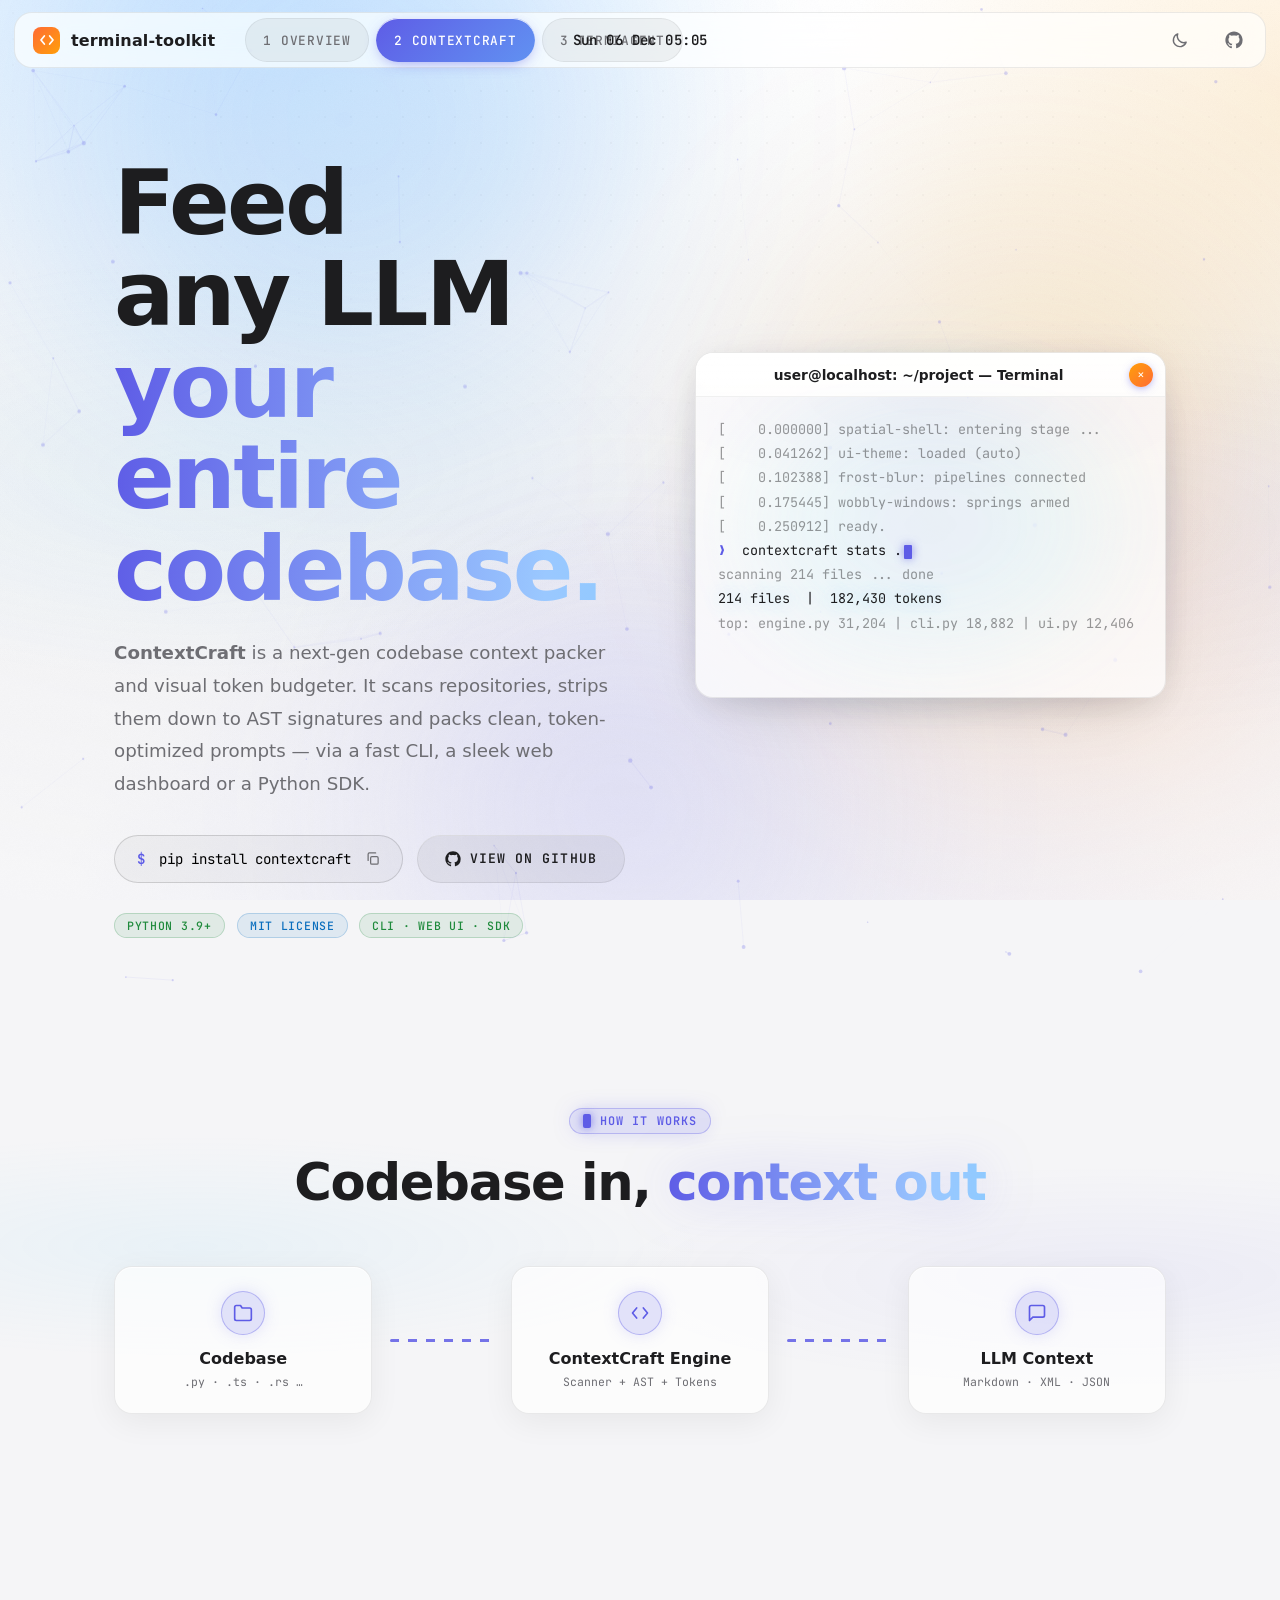
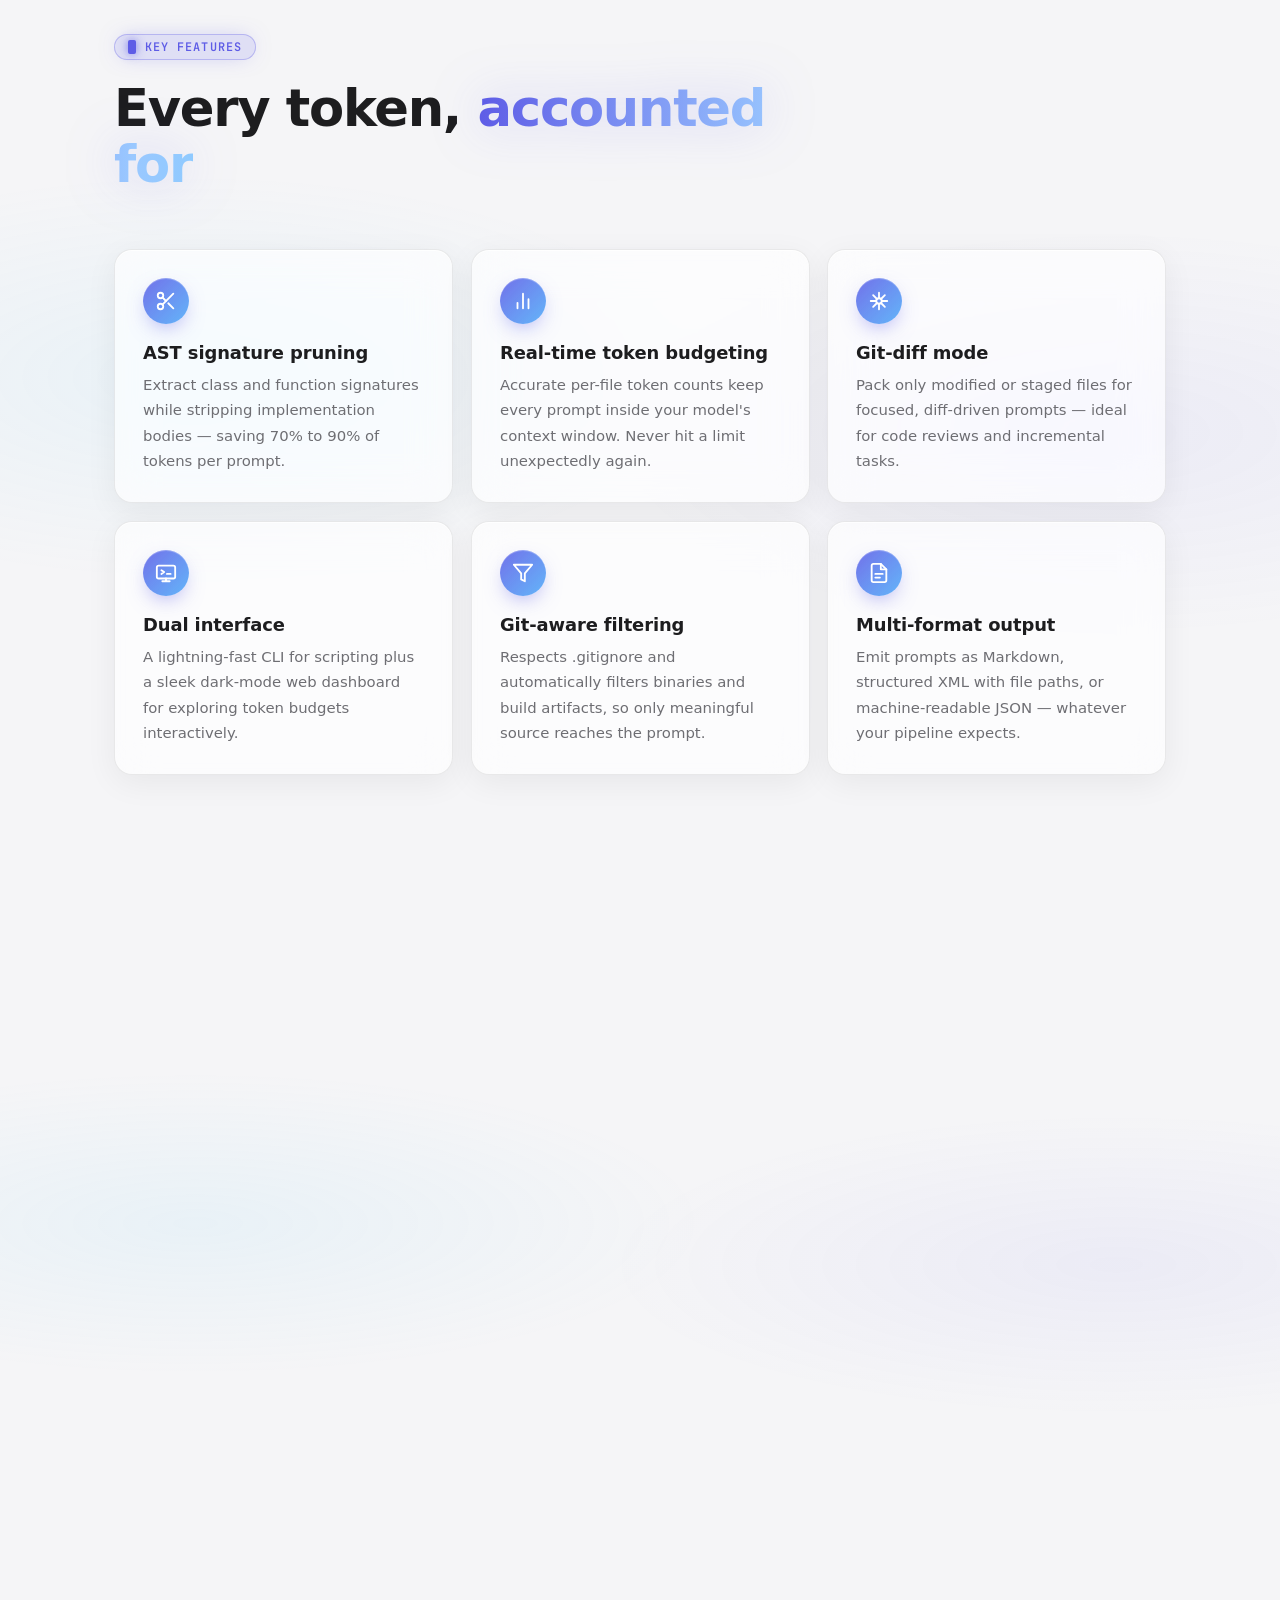
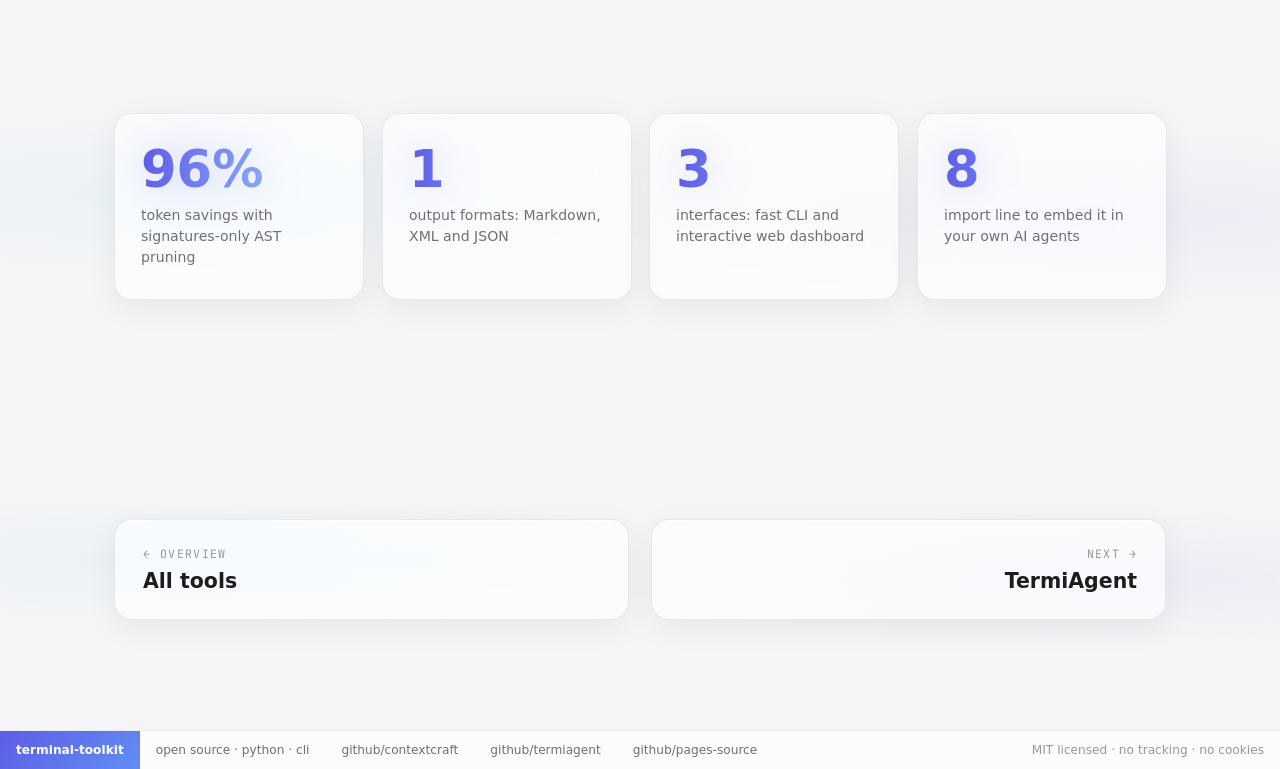
==== commit df71bfc4: "Spec compliance pass: neutral system fontstack, glow opacity cap 0.15, z-index tier 50, transform-on" ====
--- a/contextcraft.html
+++ b/contextcraft.html
@@ -5,10 +5,10 @@
   <meta name="viewport" content="width=device-width, initial-scale=1.0, viewport-fit=cover" />
   <title>ContextCraft — AI Codebase Context Packer &amp; Token Budgeter</title>
   <meta name="description" content="ContextCraft packs repositories into clean, token-optimized context prompts for any LLM — via CLI, web dashboard or Python SDK." />
-  <link rel="icon" href="data:image/svg+xml,%3Csvg xmlns='http://www.w3.org/2000/svg' viewBox='0 0 32 32'%3E%3Cdefs%3E%3ClinearGradient id='g' x1='0' y1='0' x2='1' y2='1'%3E%3Cstop offset='0' stop-color='%23f0d190'/%3E%3Cstop offset='1' stop-color='%23e3b85c'/%3E%3C/linearGradient%3E%3C/defs%3E%3Crect width='32' height='32' rx='8' fill='url(%23g)'/%3E%3Cpath d='M12 10l-6 6 6 6M20 10l6 6-6 6' stroke='white' stroke-width='2.4' fill='none' stroke-linecap='round' stroke-linejoin='round'/%3E%3C/svg%3E" />
+  <link rel="icon" href="data:image/svg+xml,%3Csvg xmlns='http://www.w3.org/2000/svg' viewBox='0 0 32 32'%3E%3Cdefs%3E%3ClinearGradient id='g' x1='0' y1='0' x2='1' y2='1'%3E%3Cstop offset='0' stop-color='%232190a4'/%3E%3Cstop offset='1' stop-color='%2399c1f1'/%3E%3C/linearGradient%3E%3C/defs%3E%3Crect width='32' height='32' rx='8' fill='url(%23g)'/%3E%3Cpath d='M12 10l-6 6 6 6M20 10l6 6-6 6' stroke='white' stroke-width='2.4' fill='none' stroke-linecap='round' stroke-linejoin='round'/%3E%3C/svg%3E" />
   <link rel="preconnect" href="https://fonts.googleapis.com" />
   <link rel="preconnect" href="https://fonts.gstatic.com" crossorigin />
-  <link href="https://fonts.googleapis.com/css2?family=Fraunces:ital,opsz,wght@0,9..144,400;0,9..144,500;0,9..144,600;1,9..144,400;1,9..144,500&family=Inter:wght@400;500;600&family=JetBrains+Mono:wght@400;500;600&display=swap" rel="stylesheet" />
+  <link href="https://fonts.googleapis.com/css2?family=Ubuntu:wght@400;500;700&family=JetBrains+Mono:wght@400;500;700&display=swap" rel="stylesheet" />
   <link rel="stylesheet" href="css/style.css" />
 </head>
 <body data-accent="cc">
@@ -24,23 +24,28 @@
   <div class="cursor-glow" aria-hidden="true"></div>
 
   <header class="nav">
-    <a class="brand" href="index.html">
-      <span class="logo">
-        <svg width="18" height="18" viewBox="0 0 24 24" fill="none" stroke="#0c0a07" stroke-width="2.6" stroke-linecap="round" stroke-linejoin="round"><path d="M8 6l-5 6 5 6"/><path d="M16 6l5 6-5 6"/></svg>
-      </span>
-      Terminal Toolkit
-    </a>
-    <nav class="nav-links" aria-label="Main">
-      <a href="index.html">Overview</a>
-      <a href="contextcraft.html">ContextCraft</a>
-      <a href="termiagent.html">TermiAgent</a>
-    </nav>
+    <div class="wm-left">
+      <a class="brand" href="index.html">
+        <span class="logo">
+          <svg width="16" height="16" viewBox="0 0 24 24" fill="none" stroke="currentColor" stroke-width="2.6" stroke-linecap="round" stroke-linejoin="round"><path d="M8 6l-5 6 5 6"/><path d="M16 6l5 6-5 6"/></svg>
+        </span>
+        terminal-toolkit
+      </a>
+      <nav class="nav-links" aria-label="Main">
+        <a href="index.html">1 Overview</a>
+        <a href="contextcraft.html">2 ContextCraft</a>
+        <a href="termiagent.html">3 TermiAgent</a>
+      </nav>
+    </div>
+    <div class="wm-clock"><span class="clock" id="clock" aria-hidden="true">--:--</span></div>
+    <div class="wm-right">
     <a class="nav-gh" href="https://github.com/Jonny-IT1/contextcraft" target="_blank" rel="noopener" aria-label="ContextCraft on GitHub">
       <svg width="18" height="18" viewBox="0 0 24 24" fill="currentColor" aria-hidden="true"><path d="M12 .5C5.65.5.5 5.65.5 12c0 5.08 3.29 9.39 7.86 10.91.58.11.79-.25.79-.56 0-.27-.01-1.17-.02-2.12-3.2.7-3.88-1.36-3.88-1.36-.52-1.33-1.28-1.68-1.28-1.68-1.04-.71.08-.7.08-.7 1.15.08 1.76 1.19 1.76 1.19 1.03 1.75 2.69 1.25 3.34.95.1-.74.4-1.25.72-1.54-2.55-.29-5.24-1.28-5.24-5.68 0-1.26.45-2.28 1.19-3.09-.12-.29-.52-1.46.11-3.05 0 0 .97-.31 3.18 1.18.92-.26 1.9-.38 2.88-.39.98.01 1.96.13 2.88.39 2.2-1.49 3.17-1.18 3.17-1.18.63 1.59.23 2.76.12 3.05.74.81 1.18 1.83 1.18 3.09 0 4.41-2.69 5.38-5.25 5.66.41.35.77 1.05.77 2.12 0 1.53-.01 2.76-.01 3.14 0 .3.2.67.8.55A11.52 11.52 0 0 0 23.5 12C23.5 5.65 18.35.5 12 .5z"/></svg>
     </a>
     <button class="nav-toggle" aria-label="Menu" aria-expanded="false" type="button">
       <span></span><span></span><span></span>
     </button>
+    </div>
   </header>
 
   <main>
@@ -52,7 +57,7 @@
           <span class="eyebrow fade" style="--d:.05s">Context &middot; Packing &middot; Precision</span>
           <h1 class="hero-title">
             <span class="word" style="animation-delay:.05s">Feed any LLM</span><br />
-            <span class="word grad-text it" style="animation-delay:.15s">your entire codebase.</span>
+            <span class="word grad-text" style="animation-delay:.15s">your entire codebase.</span>
           </h1>
           <p class="hero-sub fade" style="--d:.45s">
             <strong>ContextCraft</strong> is a next-gen codebase context packer and visual token budgeter.
@@ -77,10 +82,10 @@
         </div>
         <div class="hero-visual fade" style="--d:.65s">
           <div class="glow" aria-hidden="true"></div>
-          <div class="term">
+          <div class="term" data-wobble>
             <div class="term-head">
-              <div class="dots"><span></span><span></span><span></span></div>
-              <span class="term-title">contextcraft — zsh</span>
+              <span class="term-title">user@localhost: ~/project &mdash; Terminal</span>
+              <span class="term-actions" aria-hidden="true"><span class="csd-close">&#215;</span></span>
             </div>
             <div class="term-body" data-term="cc"></div>
           </div>
@@ -272,30 +277,18 @@
   </main>
 
   <footer>
-    <div class="wrap footer-inner">
-      <div>
-        <span>Terminal Toolkit — two open-source tools for the terminal-native developer.</span>
-        <div class="foot-links">
-          <a href="https://github.com/Jonny-IT1/contextcraft" target="_blank" rel="noopener">
-            <svg width="14" height="14" viewBox="0 0 24 24" fill="currentColor" aria-hidden="true"><path d="M12 .5C5.65.5.5 5.65.5 12c0 5.08 3.29 9.39 7.86 10.91.58.11.79-.25.79-.56 0-.27-.01-1.17-.02-2.12-3.2.7-3.88-1.36-3.88-1.36-.52-1.33-1.28-1.68-1.28-1.68-1.04-.71.08-.7.08-.7 1.15.08 1.76 1.19 1.76 1.19 1.03 1.75 2.69 1.25 3.34.95.1-.74.4-1.25.72-1.54-2.55-.29-5.24-1.28-5.24-5.68 0-1.26.45-2.28 1.19-3.09-.12-.29-.52-1.46.11-3.05 0 0 .97-.31 3.18 1.18.92-.26 1.9-.38 2.88-.39.98.01 1.96.13 2.88.39 2.2-1.49 3.17-1.18 3.17-1.18.63 1.59.23 2.76.12 3.05.74.81 1.18 1.83 1.18 3.09 0 4.41-2.69 5.38-5.25 5.66.41.35.77 1.05.77 2.12 0 1.53-.01 2.76-.01 3.14 0 .3.2.67.8.55A11.52 11.52 0 0 0 23.5 12C23.5 5.65 18.35.5 12 .5z"/></svg>
-            ContextCraft on GitHub
-          </a>
-          <a href="https://github.com/Jonny-IT1/termiagent" target="_blank" rel="noopener">
-            <svg width="14" height="14" viewBox="0 0 24 24" fill="currentColor" aria-hidden="true"><path d="M12 .5C5.65.5.5 5.65.5 12c0 5.08 3.29 9.39 7.86 10.91.58.11.79-.25.79-.56 0-.27-.01-1.17-.02-2.12-3.2.7-3.88-1.36-3.88-1.36-.52-1.33-1.28-1.68-1.28-1.68-1.04-.71.08-.7.08-.7 1.15.08 1.76 1.19 1.76 1.19 1.03 1.75 2.69 1.25 3.34.95.1-.74.4-1.25.72-1.54-2.55-.29-5.24-1.28-5.24-5.68 0-1.26.45-2.28 1.19-3.09-.12-.29-.52-1.46.11-3.05 0 0 .97-.31 3.18 1.18.92-.26 1.9-.38 2.88-.39.98.01 1.96.13 2.88.39 2.2-1.49 3.17-1.18 3.17-1.18.63 1.59.23 2.76.12 3.05.74.81 1.18 1.83 1.18 3.09 0 4.41-2.69 5.38-5.25 5.66.41.35.77 1.05.77 2.12 0 1.53-.01 2.76-.01 3.14 0 .3.2.67.8.55A11.52 11.52 0 0 0 23.5 12C23.5 5.65 18.35.5 12 .5z"/></svg>
-            TermiAgent on GitHub
-          </a>
-          <a href="https://github.com/Jonny-IT1/jonny-it1.github.io" target="_blank" rel="noopener">
-            <svg width="14" height="14" viewBox="0 0 24 24" fill="currentColor" aria-hidden="true"><path d="M12 .5C5.65.5.5 5.65.5 12c0 5.08 3.29 9.39 7.86 10.91.58.11.79-.25.79-.56 0-.27-.01-1.17-.02-2.12-3.2.7-3.88-1.36-3.88-1.36-.52-1.33-1.28-1.68-1.28-1.68-1.04-.71.08-.7.08-.7 1.15.08 1.76 1.19 1.76 1.19 1.03 1.75 2.69 1.25 3.34.95.1-.74.4-1.25.72-1.54-2.55-.29-5.24-1.28-5.24-5.68 0-1.26.45-2.28 1.19-3.09-.12-.29-.52-1.46.11-3.05 0 0 .97-.31 3.18 1.18.92-.26 1.9-.38 2.88-.39.98.01 1.96.13 2.88.39 2.2-1.49 3.17-1.18 3.17-1.18.63 1.59.23 2.76.12 3.05.74.81 1.18 1.83 1.18 3.09 0 4.41-2.69 5.38-5.25 5.66.41.35.77 1.05.77 2.12 0 1.53-.01 2.76-.01 3.14 0 .3.2.67.8.55A11.52 11.52 0 0 0 23.5 12C23.5 5.65 18.35.5 12 .5z"/></svg>
-            Website source
-          </a>
-        </div>
-      </div>
-      <span class="mono">MIT Licensed &middot; No tracking &middot; No cookies</span>
+    <div class="footer-bar">
+      <span class="fseg fseg-accent">terminal-toolkit</span>
+      <span class="fseg">open source &middot; python &middot; cli</span>
+      <a class="fseg" href="https://github.com/Jonny-IT1/contextcraft" target="_blank" rel="noopener">github/contextcraft</a>
+      <a class="fseg" href="https://github.com/Jonny-IT1/termiagent" target="_blank" rel="noopener">github/termiagent</a>
+      <a class="fseg" href="https://github.com/Jonny-IT1/jonny-it1.github.io" target="_blank" rel="noopener">github/pages-source</a>
+      <span class="fseg fseg-right">MIT licensed &middot; no tracking &middot; no cookies</span>
     </div>
   </footer>
 
   <button class="top-btn" type="button" aria-label="Back to top">
-    <svg width="18" height="18" viewBox="0 0 24 24" fill="none" stroke="currentColor" stroke-width="2.2" stroke-linecap="round" stroke-linejoin="round"><path d="M12 19V5M5 12l7-7 7 7"/></svg>
+    <svg width="18" height="18" viewBox="0 0 24 24" fill="none" stroke="currentColor" stroke-width="2" stroke-linecap="round" stroke-linejoin="round"><path d="M12 19V5M5 12l7-7 7 7"/></svg>
   </button>
 
   <script src="js/main.js"></script>
--- a/css/style.css
+++ b/css/style.css
@@ -1,16 +1,12 @@
 /* ============================================================
    Terminal Toolkit — ContextCraft × TermiAgent
-   AURUM · dark luxe editorial design system
-   v3 relaunch: champagne-gold palette, serif display,
-   refined glass, warm glows
+   Variant 3 "MODERN SPATIAL GLASS" (v6): translucent UI with
+   dual dark/light themes (CSS tokens + manual toggle), frosted
+   hairline glass, blue/indigo accents, soft mesh-gradient
+   wallpaper, mono micro-labels, plus the full motion pack
+   (wobble, winOpen, floaty, sheen, conic borders, dock
+   magnification, magnetic buttons, staggered reveals).
    ============================================================ */
-
-/* ---------- 0. Animated custom property ---------- */
-@property --angle {
-  syntax: "<angle>";
-  initial-value: 0deg;
-  inherits: false;
-}
 
 /* ---------- 1. Tokens & reset ---------- */
 *,
@@ -18,29 +14,149 @@
 *::after { box-sizing: border-box; margin: 0; padding: 0; }
 
 :root {
-  --bg: #0c0a07;
-  --bg-2: #14110b;
-  --panel: rgba(28, 23, 15, 0.72);
-  --panel-solid: #17130d;
-  --text: #f3eee3;
-  --muted: #b0a78f;
-  --dim: #6e6654;
-  --line: rgba(243, 238, 227, 0.09);
-  --line-strong: rgba(232, 200, 119, 0.34);
-  --gold: rgba(232, 200, 119, 0.14);
-  --radius: 16px;
-  --a1: #e3b85c; /* champagne gold */
-  --a2: #c9824e; /* burnished copper */
-  --a3: #a8b98a; /* sage */
-  --a4: #d98a7e; /* terracotta rose */
-  --nav-h: 72px;
-  --font-display: "Fraunces", Georgia, "Times New Roman", serif;
-  --font-body: "Inter", "Segoe UI", system-ui, sans-serif;
-  --font-mono: "JetBrains Mono", "Cascadia Code", ui-monospace, monospace;
-}
-
-body[data-accent="cc"] { --a1: #efd79b; --a2: #e3b85c; }
-body[data-accent="ta"] { --a1: #d98a7e; --a2: #e3b85c; }
+  /* dark theme (default) — spatial glass surfaces */
+  --bg: #0A0A0C;
+  --bg-2: #101014;
+  --panel: rgba(255, 255, 255, 0.05);
+  --panel-solid: #141419;
+  --surface-nav: rgba(28, 28, 32, 0.68);
+  --surface-window: rgba(28, 28, 32, 0.66);
+  --surface-code: rgba(22, 22, 27, 0.72);
+  --surface-footer: rgba(18, 18, 22, 0.6);
+  --surface-float: rgba(30, 30, 36, 0.9);
+  --headerbar: rgba(44, 44, 50, 0.5);
+  --text: #F5F5F7;
+  --muted: #98989D;
+  --dim: rgba(245, 245, 247, 0.42);
+  --line-soft: rgba(255, 255, 255, 0.08);
+  --line: rgba(255, 255, 255, 0.12);
+  --line-strong: rgba(255, 255, 255, 0.2);
+  --tint-0: rgba(255, 255, 255, 0.04);
+  --tint-1: rgba(255, 255, 255, 0.06);
+  --tint-2: rgba(255, 255, 255, 0.11);
+  --tint-3: rgba(255, 255, 255, 0.16);
+  --hl-soft: rgba(255, 255, 255, 0.06);
+  --hl-mid: rgba(255, 255, 255, 0.10);
+  --hl-strong: rgba(255, 255, 255, 0.16);
+  --hl-active: rgba(255, 255, 255, 0.22);
+  --hl-max: rgba(255, 255, 255, 0.28);
+  --glass-hover: rgba(255, 255, 255, 0.07);
+  --spot: rgba(255, 255, 255, 0.085);
+  --sheen: rgba(255, 255, 255, 0.06);
+  --radius: 18px;
+  --radius-pill: 999px;
+  --shadow: 0 12px 40px rgba(0, 0, 0, 0.45), inset 0 1px 0 var(--hl-soft);
+  --shadow-big: 0 40px 90px -36px rgba(0, 0, 0, 0.7), 0 12px 40px rgba(0, 0, 0, 0.3), 0 0 60px -30px color-mix(in srgb, var(--a1) 25%, transparent), inset 0 1px 0 var(--hl-strong);
+  --shadow-card: 0 24px 54px -24px rgba(0, 0, 0, 0.7), 0 0 40px -30px color-mix(in srgb, var(--a1) 20%, transparent), inset 0 1px 0 var(--hl-strong);
+  --shadow-card-hover: 0 26px 58px -24px rgba(0, 0, 0, 0.7), 0 0 44px -16px color-mix(in srgb, var(--a1) 30%, transparent), inset 0 1px 0 var(--hl-strong);
+  --shadow-float: 0 12px 34px -14px rgba(0, 0, 0, 0.5);
+  --blur: blur(24px) saturate(1.8);
+  /* warm accents */
+  --warm-1: #ff6b35;
+  --warm-2: #ff9f0a;
+  /* page accent: clear blue + amber (spec 11.11.2026) */
+  --a1: #0A84FF;
+  --a2: #FF9F0A;
+  --green: #30D158;
+  --red: #FF453A;
+  --warn: #FFD60A;
+  --grad-mid: #64D2FF;
+  --chip-1: #6EE79A;
+  --chip-2: #74C7FF;
+  --chip-3: #FFA06A;
+  --chip-4: #FFD29A;
+  --syn-cm: #98989D;
+  --syn-k: #FF9F0A;
+  --syn-s: #30D158;
+  --syn-f: #64D2FF;
+  --syn-n: #FFD60A;
+  --syn-p: #0A84FF;
+  --scroll-thumb: rgba(255, 255, 255, 0.18);
+  --dot: rgba(255, 255, 255, 0.055);
+  --vignette: rgba(3, 4, 6, 0.6);
+  --orb-1: rgba(10, 132, 255, 0.15);
+  --orb-2: rgba(255, 159, 10, 0.15);
+  --orb-3: rgba(94, 92, 230, 0.15);
+  --bg-wash:
+    radial-gradient(1100px 760px at 12% -8%, rgba(10, 132, 255, 0.15), transparent 60%),
+    radial-gradient(900px 680px at 104% 12%, rgba(255, 159, 10, 0.15), transparent 55%),
+    radial-gradient(1000px 900px at 50% 118%, rgba(94, 92, 230, 0.15), transparent 62%),
+    radial-gradient(760px 620px at 86% 78%, rgba(255, 107, 53, 0.09), transparent 60%),
+    linear-gradient(180deg, #101014 0%, #0A0A0C 42%, #0D0D11 100%);
+  --nav-h: 56px;
+  --nav-float: 12px;
+  --font-display: system-ui, -apple-system, "Inter", "Segoe UI", Roboto, sans-serif;
+  --font-body: system-ui, -apple-system, "Inter", "Segoe UI", Roboto, sans-serif;
+  --font-mono: "JetBrains Mono", "Fira Code", Consolas, ui-monospace, monospace;
+}
+
+/* light theme — manual toggle (JS sets data-theme on the root element) */
+html[data-theme="light"] {
+  --bg: #F5F5F7;
+  --bg-2: #FFFFFF;
+  --panel: rgba(255, 255, 255, 0.65);
+  --panel-solid: #FFFFFF;
+  --surface-nav: rgba(255, 255, 255, 0.72);
+  --surface-window: rgba(255, 255, 255, 0.72);
+  --surface-code: rgba(255, 255, 255, 0.8);
+  --surface-footer: rgba(255, 255, 255, 0.7);
+  --surface-float: rgba(255, 255, 255, 0.92);
+  --headerbar: rgba(255, 255, 255, 0.6);
+  --text: #1D1D1F;
+  --muted: #6E6E73;
+  --dim: rgba(29, 29, 31, 0.45);
+  --line-soft: rgba(0, 0, 0, 0.06);
+  --line: rgba(0, 0, 0, 0.08);
+  --line-strong: rgba(0, 0, 0, 0.14);
+  --tint-0: rgba(0, 0, 0, 0.03);
+  --tint-1: rgba(0, 0, 0, 0.05);
+  --tint-2: rgba(0, 0, 0, 0.08);
+  --tint-3: rgba(0, 0, 0, 0.12);
+  --hl-soft: rgba(255, 255, 255, 0.5);
+  --hl-mid: rgba(255, 255, 255, 0.65);
+  --hl-strong: rgba(255, 255, 255, 0.8);
+  --hl-active: rgba(255, 255, 255, 0.85);
+  --hl-max: rgba(255, 255, 255, 0.9);
+  --glass-hover: rgba(255, 255, 255, 0.8);
+  --spot: rgba(255, 255, 255, 0.55);
+  --sheen: rgba(255, 255, 255, 0.5);
+  --shadow: 0 8px 32px rgba(0, 0, 0, 0.06), inset 0 1px 0 var(--hl-soft);
+  --shadow-big: 0 8px 32px rgba(0, 0, 0, 0.08), 0 24px 64px -28px rgba(0, 0, 0, 0.16), 0 0 60px -30px color-mix(in srgb, var(--a1) 15%, transparent), inset 0 1px 0 var(--hl-strong);
+  --shadow-card: 0 8px 32px rgba(0, 0, 0, 0.06), 0 0 40px -30px color-mix(in srgb, var(--a1) 12%, transparent), inset 0 1px 0 var(--hl-strong);
+  --shadow-card-hover: 0 12px 40px rgba(0, 0, 0, 0.1), 0 0 44px -16px color-mix(in srgb, var(--a1) 18%, transparent), inset 0 1px 0 var(--hl-strong);
+  --shadow-float: 0 8px 32px rgba(0, 0, 0, 0.1);
+  --blur: blur(20px) saturate(1.8);
+  --green: #1F8A3C;
+  --red: #D70015;
+  --warn: #B25E00;
+  --grad-mid: #5AC8FA;
+  --chip-1: #1F8A3C;
+  --chip-2: #0A6EBD;
+  --chip-3: #C46A00;
+  --chip-4: #8A6D00;
+  --syn-cm: #6E6E73;
+  --syn-k: #B25000;
+  --syn-s: #1F8A3C;
+  --syn-f: #0A6EBD;
+  --syn-n: #8A6D00;
+  --syn-p: #0071E3;
+  --scroll-thumb: rgba(0, 0, 0, 0.2);
+  --dot: rgba(0, 0, 0, 0.05);
+  --vignette: rgba(255, 255, 255, 0.5);
+  --orb-1: rgba(10, 132, 255, 0.15);
+  --orb-2: rgba(255, 159, 10, 0.15);
+  --orb-3: rgba(94, 92, 230, 0.15);
+  --bg-wash:
+    radial-gradient(1100px 760px at 12% -8%, rgba(10, 132, 255, 0.15), transparent 60%),
+    radial-gradient(900px 680px at 104% 12%, rgba(255, 159, 10, 0.15), transparent 55%),
+    radial-gradient(1000px 900px at 50% 118%, rgba(94, 92, 230, 0.15), transparent 62%),
+    radial-gradient(760px 620px at 86% 78%, rgba(255, 107, 53, 0.1), transparent 60%),
+    linear-gradient(180deg, #FFFFFF 0%, #F5F5F7 42%, #EDEDF0 100%);
+}
+
+body[data-accent="cc"] { --a1: #5E5CE6; --a2: #64D2FF; --grad-mid: #9AC8FF; }
+body[data-accent="ta"] { --a1: #FF9F0A; --a2: #FFD60A; --grad-mid: #FFB340; }
+html[data-theme="light"] body[data-accent="ta"] { --a1: #C46A00; --a2: #B8860B; }
 
 html { scroll-behavior: smooth; }
 
@@ -59,78 +175,99 @@
 
 p { overflow-wrap: break-word; }
 
-::selection { background: rgba(227, 184, 92, 0.32); color: #fff8e7; }
+::selection { background: var(--a1); color: #fff; }
 
 a:focus-visible,
 button:focus-visible {
   outline: 2px solid var(--a1);
-  outline-offset: 3px;
-  border-radius: 8px;
-}
-
-/* ---------- 2. Ambient background ---------- */
+  outline-offset: 2px;
+  border-radius: 6px;
+}
+
+* { scrollbar-width: thin; scrollbar-color: var(--scroll-thumb) transparent; }
+::-webkit-scrollbar { width: 10px; height: 10px; }
+::-webkit-scrollbar-thumb { background: var(--scroll-thumb); border-radius: 999px; }
+::-webkit-scrollbar-thumb:hover { background: var(--a1); }
+::-webkit-scrollbar-track { background: transparent; }
+
+/* ---------- 2. Ambient wallpaper (nebula mesh + vignette + grain) ---------- */
 .bg {
   position: fixed;
   inset: 0;
   z-index: -2;
   overflow: hidden;
-  background:
-    radial-gradient(1250px 850px at 85% -12%, rgba(227, 184, 92, 0.11), transparent 62%),
-    radial-gradient(1000px 720px at -12% 34%, rgba(201, 130, 78, 0.10), transparent 62%),
-    radial-gradient(920px 620px at 52% 132%, rgba(217, 138, 126, 0.07), transparent 60%),
-    var(--bg);
-}
-
-/* fine film grain — the "print" finish */
+  background: var(--bg-wash);
+}
+/* vignette + ultra-fine film grain for depth */
+/* fine technical dot grid over the wallpaper (quality pass v2) */
+.bg::before {
+  content: "";
+  position: absolute;
+  inset: 0;
+  pointer-events: none;
+  background-image: radial-gradient(var(--dot) 1px, transparent 1.5px);
+  background-size: 26px 26px;
+  -webkit-mask-image: radial-gradient(120% 90% at 50% 0%, #000 20%, transparent 78%);
+  mask-image: radial-gradient(120% 90% at 50% 0%, #000 20%, transparent 78%);
+  opacity: 0.55;
+}
+
 .bg::after {
   content: "";
   position: absolute;
   inset: 0;
-  opacity: 0.5;
-  background-image: url("data:image/svg+xml,%3Csvg xmlns='http://www.w3.org/2000/svg' width='140' height='140'%3E%3Cfilter id='n'%3E%3CfeTurbulence type='fractalNoise' baseFrequency='0.9' numOctaves='2' stitchTiles='stitch'/%3E%3CfeColorMatrix type='saturate' values='0'/%3E%3C/filter%3E%3Crect width='100%25' height='100%25' filter='url(%23n)' opacity='0.05'/%3E%3C/svg%3E");
   pointer-events: none;
+  background:
+    radial-gradient(130% 95% at 50% 8%, transparent 52%, var(--vignette) 100%),
+    url("data:image/svg+xml,%3Csvg xmlns='http://www.w3.org/2000/svg' width='140' height='140'%3E%3Cfilter id='n'%3E%3CfeTurbulence type='fractalNoise' baseFrequency='0.9' numOctaves='2' stitchTiles='stitch'/%3E%3CfeColorMatrix type='saturate' values='0'/%3E%3C/filter%3E%3Crect width='100%25' height='100%25' filter='url(%23n)' opacity='0.035'/%3E%3C/svg%3E");
 }
 
 .bg .orb {
   position: absolute;
   border-radius: 50%;
-  filter: blur(100px);
-  opacity: 0.55;
-  animation: drift 24s ease-in-out infinite alternate;
-  translate: 0 var(--oy, 0px);
+  filter: blur(110px);
+  opacity: 1;
+  animation: drift 22s ease-in-out infinite alternate;
+  translate: var(--ox, 0px) var(--oy, 0px);
   will-change: transform, translate;
 }
-.bg .orb.o1 { width: 480px; height: 480px; background: rgba(227, 184, 92, 0.16); top: -110px; left: 7vw; }
-.bg .orb.o2 { width: 420px; height: 420px; background: rgba(201, 130, 78, 0.14); top: 26vh; right: 5vw; animation-delay: -8s; }
-.bg .orb.o3 { width: 340px; height: 340px; background: rgba(217, 138, 126, 0.11); bottom: -90px; left: 37vw; animation-delay: -15s; }
+.bg .orb.o1 {
+  width: 560px; height: 560px;
+  background: var(--orb-1);
+  top: -160px; left: 5vw;
+}
+.bg .orb.o2 {
+  width: 480px; height: 480px;
+  background: var(--orb-2);
+  top: 24vh; right: 1vw;
+  animation-delay: -8s;
+}
+.bg .orb.o3 {
+  width: 420px; height: 420px;
+  background: var(--orb-3);
+  bottom: -120px; left: 32vw;
+  animation-delay: -15s;
+}
 
 @keyframes drift {
-  to { transform: translate(70px, 50px) scale(1.1); }
-}
-
-.bg .grid {
-  position: absolute;
-  inset: 0;
-  background-image:
-    linear-gradient(rgba(243, 238, 227, 0.028) 1px, transparent 1px),
-    linear-gradient(90deg, rgba(243, 238, 227, 0.028) 1px, transparent 1px);
-  background-size: 56px 56px;
-  -webkit-mask-image: radial-gradient(ellipse 95% 65% at 50% 0%, #000 35%, transparent 78%);
-  mask-image: radial-gradient(ellipse 95% 65% at 50% 0%, #000 35%, transparent 78%);
-}
+  to { transform: translate(80px, 60px) scale(1.12); }
+}
+
+/* spatial wallpapers have no grid */
+.bg .grid { display: none; }
 
 /* ---------- 3. Cursor glow (desktop only, JS-driven) ---------- */
 .cursor-glow {
   position: fixed;
   top: 0;
   left: 0;
-  width: 520px;
-  height: 520px;
-  margin: -260px 0 0 -260px;
+  width: 560px;
+  height: 560px;
+  margin: -280px 0 0 -280px;
   border-radius: 50%;
   pointer-events: none;
   z-index: 1;
-  background: radial-gradient(circle, rgba(227, 184, 92, 0.055), transparent 62%);
+  background: radial-gradient(circle, color-mix(in srgb, var(--a1) 11%, transparent), transparent 62%);
   opacity: 0;
   transition: opacity 0.6s ease;
   will-change: left, top;
@@ -141,121 +278,171 @@
 .progress {
   position: fixed;
   top: 0; left: 0;
-  height: 2px;
-  width: 0%;
-  z-index: 100;
-  background: linear-gradient(90deg, var(--a2), var(--a1));
-  box-shadow: 0 0 14px rgba(227, 184, 92, 0.8);
-  transition: width 80ms linear;
-}
-
-/* ---------- 5. Navigation ---------- */
+  height: 3px;
+  width: 100%;
+  z-index: 50;
+  border-radius: 0 999px 999px 0;
+  background: linear-gradient(90deg, var(--a2), var(--a1), var(--a2));
+  background-size: 200% 100%;
+  box-shadow: 0 0 14px -2px color-mix(in srgb, var(--a1) 70%, transparent);
+  transform: scaleX(0);
+  transform-origin: 0 50%;
+  transition: transform 80ms linear;
+  animation: barFlow 2.2s linear infinite;
+}
+@keyframes barFlow {
+  to { background-position: -200% 0; }
+}
+
+/* ---------- 5. Floating glass top bar ---------- */
 .nav {
   position: fixed;
-  top: 0; left: 0; right: 0;
-  z-index: 90;
+  top: var(--nav-float);
+  left: 14px;
+  right: 14px;
+  z-index: 50;
+  height: var(--nav-h);
   display: flex;
   justify-content: space-between;
-  align-items: center;
-  gap: 16px;
-  padding: 18px max(clamp(20px, 5vw, 64px), env(safe-area-inset-left));
-  padding-right: max(clamp(20px, 5vw, 64px), env(safe-area-inset-right));
-  transition: background 0.35s, padding 0.35s, border-color 0.35s;
-  border-bottom: 1px solid transparent;
+  align-items: stretch;
+  background: var(--surface-nav);
+  -webkit-backdrop-filter: blur(24px) saturate(1.8);
+  backdrop-filter: blur(24px) saturate(1.8);
+  border: 1px solid var(--line);
+  border-radius: var(--radius);
+  transition: box-shadow 0.35s;
 }
 .nav.scrolled {
-  background: rgba(12, 10, 7, 0.82);
-  -webkit-backdrop-filter: blur(18px) saturate(1.2);
-  backdrop-filter: blur(18px) saturate(1.2);
-  border-bottom-color: var(--line);
-  padding-block: 12px;
+  height: 46px;
+  box-shadow: var(--shadow-float);
+}
+.nav.scrolled .brand { font-size: 0.92rem; }
+.nav.scrolled .brand .logo { width: 22px; height: 22px; }
+
+.wm-left, .wm-right { display: flex; align-items: stretch; min-width: 0; }
+
+/* centered shell clock */
+.wm-clock {
+  position: absolute;
+  left: 50%;
+  top: 0;
+  transform: translateX(-50%);
+  display: flex;
+  align-items: center;
+  height: 100%;
+  pointer-events: none;
 }
 
 .brand {
   display: inline-flex;
   align-items: center;
   gap: 11px;
-  font-family: var(--font-display);
-  font-weight: 500;
-  font-size: 1.08rem;
+  padding: 0 18px;
+  font-family: var(--font-body);
+  font-weight: 700;
+  font-size: 1.0rem;
   letter-spacing: 0.01em;
+  color: var(--text);
+  white-space: nowrap;
 }
 .brand .logo {
-  width: 32px; height: 32px;
-  border-radius: 10px;
+  width: 27px; height: 27px;
+  border-radius: 8px;
   display: grid;
   place-items: center;
-  background: linear-gradient(135deg, var(--a1), var(--a2));
-  box-shadow: 0 0 22px rgba(227, 184, 92, 0.35), 0 0 22px rgba(201, 130, 78, 0.22);
-  animation: logoPulse 5s ease-in-out infinite;
+  background: linear-gradient(135deg, var(--warm-1), var(--warm-2));
+  color: #fff;
   flex: none;
-}
-@keyframes logoPulse {
-  0%, 100% { box-shadow: 0 0 20px rgba(227, 184, 92, 0.32), 0 0 20px rgba(201, 130, 78, 0.2); }
-  50% { box-shadow: 0 0 34px rgba(227, 184, 92, 0.55), 0 0 34px rgba(201, 130, 78, 0.35); }
-}
-
-/* --- links: editorial underline --- */
-.nav-links {
-  display: flex;
-  gap: 6px;
-  align-items: center;
-}
+  transition: transform 0.25s cubic-bezier(0.34, 1.56, 0.64, 1), filter 0.25s;
+}
+.brand:hover .logo { transform: scale(1.08) rotate(-4deg); filter: brightness(1.14); }
+
+/* workspace pills */
+.nav-links { display: flex; align-items: center; gap: 7px; padding: 0 12px; }
 .nav-links a {
-  position: relative;
-  padding: 8px 15px;
-  border-radius: 999px;
-  font-size: 0.92rem;
+  display: inline-flex;
+  align-items: center;
+  padding: 10px 18px;
+  min-height: 44px;
+  font-family: var(--font-mono);
+  font-weight: 500;
+  font-size: 0.8rem;
+  letter-spacing: 0.06em;
+  text-transform: uppercase;
+  border-radius: var(--radius-pill);
   color: var(--muted);
-  transition: color 0.25s;
-}
-.nav-links a::after {
-  content: "";
-  position: absolute;
-  left: 16px;
-  right: 16px;
-  bottom: 4px;
-  height: 1.5px;
-  border-radius: 2px;
-  background: linear-gradient(90deg, var(--a1), var(--a2));
-  transform: scaleX(0);
-  transform-origin: left center;
-  transition: transform 0.3s cubic-bezier(0.2, 0.7, 0.2, 1);
-}
-.nav-links a:hover { color: var(--text); }
-.nav-links a:hover::after { transform: scaleX(1); }
-.nav-links a.active { color: var(--a1); }
-.nav-links a.active::after { transform: scaleX(1); }
-
-/* --- GitHub icon button in nav --- */
+  background: var(--tint-1);
+  box-shadow: inset 0 0 0 1px var(--line-soft);
+  transition: color 0.22s, background 0.22s, transform 0.22s;
+  white-space: nowrap;
+}
+.nav-links a:hover {
+  color: var(--text);
+  background: var(--tint-2);
+  transform: translateY(-1px);
+}
+.nav-links a.active {
+  color: #fff;
+  background: linear-gradient(135deg, var(--a1), color-mix(in srgb, var(--a1) 55%, var(--a2)));
+  box-shadow: 0 4px 16px -6px color-mix(in srgb, var(--a1) 75%, transparent), inset 0 1px 0 var(--hl-active);
+}
+
+/* shell clock */
+.clock {
+  display: inline-flex;
+  align-items: center;
+  padding: 0 14px;
+  font-family: var(--font-mono);
+  font-weight: 600;
+  font-size: 0.88rem;
+  color: var(--text);
+  letter-spacing: 0.03em;
+  font-variant-numeric: tabular-nums;
+  white-space: nowrap;
+  user-select: none;
+}
+
 .nav-gh {
-  width: 38px;
-  height: 38px;
-  border-radius: 11px;
+  width: 46px;
   display: grid;
   place-items: center;
-  border: 1px solid var(--line);
-  background: rgba(243, 238, 227, 0.03);
+  border-radius: var(--radius-pill);
+  margin: 6px 8px;
   color: var(--muted);
-  transition: color 0.25s, border-color 0.25s, background 0.25s, transform 0.25s, box-shadow 0.25s;
+  transition: color 0.25s, background 0.25s;
   flex: none;
 }
 .nav-gh:hover {
-  color: var(--a1);
-  border-color: var(--line-strong);
-  background: rgba(227, 184, 92, 0.06);
-  transform: translateY(-2px);
-  box-shadow: 0 12px 28px -14px rgba(0, 0, 0, 0.8);
-}
-
-/* --- animated hamburger --- */
+  color: var(--text);
+  background: var(--tint-2);
+}
+
+/* theme toggle (injected by JS into the bar) */
+.theme-toggle {
+  width: 44px;
+  display: grid;
+  place-items: center;
+  border: none;
+  background: transparent;
+  color: var(--muted);
+  border-radius: var(--radius-pill);
+  margin: 6px 2px;
+  cursor: pointer;
+  flex: none;
+  transition: color 0.25s, background 0.25s, transform 0.25s cubic-bezier(0.34, 1.56, 0.64, 1);
+}
+.theme-toggle:hover { color: var(--text); background: var(--tint-2); transform: translateY(-1px); }
+.theme-toggle:active { transform: scale(0.94); }
+.theme-toggle svg { width: 19px; height: 19px; }
+.theme-toggle .icon-moon { display: none; }
+html[data-theme="light"] .theme-toggle .icon-sun { display: none; }
+html[data-theme="light"] .theme-toggle .icon-moon { display: block; }
+
 .nav-toggle {
   display: none;
-  width: 42px;
-  height: 42px;
-  border-radius: 11px;
-  border: 1px solid var(--line);
-  background: rgba(243, 238, 227, 0.03);
+  width: 46px;
+  border: none;
+  background: transparent;
   color: var(--text);
   cursor: pointer;
   flex-direction: column;
@@ -270,129 +457,129 @@
   height: 2px;
   border-radius: 2px;
   background: currentColor;
-  transition: transform 0.3s cubic-bezier(0.2, 0.7, 0.2, 1), opacity 0.25s, width 0.3s;
-}
-.nav-toggle span:nth-child(2) { width: 13px; align-self: flex-start; margin-left: 2px; }
+  transition: transform 0.3s cubic-bezier(0.34, 1.56, 0.64, 1), opacity 0.25s;
+}
+.nav-toggle span:nth-child(2) { width: 13px; align-self: flex-start; margin-left: 9px; }
 body.nav-open .nav-toggle span:nth-child(1) { transform: translateY(7px) rotate(45deg); }
 body.nav-open .nav-toggle span:nth-child(2) { opacity: 0; transform: translateX(-6px); }
 body.nav-open .nav-toggle span:nth-child(3) { transform: translateY(-7px) rotate(-45deg); }
 
-/* ---------- 6. Buttons ---------- */
+/* ---------- 6. Buttons (pill, glow-grade) ---------- */
 .btn {
   display: inline-flex;
   align-items: center;
   gap: 9px;
-  padding: 14px 26px;
-  border-radius: 999px;
-  font-family: var(--font-body);
+  padding: 14px 28px;
+  border-radius: var(--radius-pill);
+  font-family: var(--font-mono);
   font-weight: 600;
-  font-size: 0.95rem;
+  font-size: 0.82rem;
   line-height: 1;
+  letter-spacing: 0.08em;
+  text-transform: uppercase;
   cursor: pointer;
-  border: 1px solid transparent;
-  transition: transform 0.25s, box-shadow 0.25s, background 0.25s, border-color 0.25s;
+  border: none;
+  transition: transform 0.22s cubic-bezier(0.34, 1.56, 0.64, 1), translate 0.25s cubic-bezier(0.34, 1.56, 0.64, 1), box-shadow 0.22s, background 0.22s, filter 0.22s, color 0.22s;
 }
 .btn .arrow { transition: transform 0.25s; }
 .btn:hover .arrow { transform: translateX(4px); }
-.btn:active { transform: scale(0.98); }
+.btn:active { transform: scale(0.97); }
 
 .btn-primary {
   position: relative;
-  overflow: hidden;
-  background: linear-gradient(135deg, #f0d190, var(--a1) 55%, var(--a2));
-  color: #211708;
-  box-shadow: 0 12px 38px -12px rgba(227, 184, 92, 0.65);
-}
-.btn-primary::before {
+  background: linear-gradient(135deg, var(--a1), color-mix(in srgb, var(--a1) 52%, var(--a2)) 55%, var(--a2));
+  color: #fff;
+  box-shadow:
+    0 10px 30px -10px color-mix(in srgb, var(--a1) 70%, transparent),
+    inset 0 1px 0 var(--hl-max);
+}
+.btn-primary:hover {
+  filter: brightness(1.08);
+  transform: translateY(-2px) scale(1.01);
+  box-shadow:
+    0 18px 42px -14px color-mix(in srgb, var(--a1) 80%, transparent),
+    0 0 30px -6px color-mix(in srgb, var(--a2) 40%, transparent),
+    inset 0 1px 0 var(--hl-max);
+}
+
+.btn-ghost {
+  background: var(--tint-1);
+  color: var(--text);
+  box-shadow: inset 0 0 0 1px var(--line), inset 0 1px 0 var(--hl-soft);
+}
+.btn-ghost:hover {
+  background: var(--tint-2);
+  transform: translateY(-2px) scale(1.01);
+  box-shadow: inset 0 0 0 1px color-mix(in srgb, var(--a1) 45%, transparent), 0 8px 26px -14px color-mix(in srgb, var(--a1) 45%, transparent);
+}
+
+/* ---------- 7. Layout primitives ---------- */
+.wrap {
+  max-width: 1180px;
+  margin-inline: auto;
+  padding-inline: max(clamp(20px, 5vw, 64px), env(safe-area-inset-left));
+}
+
+section { position: relative; padding-block: clamp(56px, 9vw, 110px); }
+
+/* ambient aurora glow behind every section */
+section::before {
   content: "";
   position: absolute;
-  top: 0;
-  left: -80%;
-  width: 55%;
-  height: 100%;
-  background: linear-gradient(105deg, transparent, rgba(255, 255, 255, 0.45), transparent);
-  transform: skewX(-20deg);
-  transition: left 0.65s ease;
+  inset: 14% -12% 14% -12%;
+  z-index: -1;
   pointer-events: none;
-}
-.btn-primary:hover {
-  transform: translateY(-2px);
-  box-shadow: 0 18px 48px -12px rgba(227, 184, 92, 0.8);
-}
-.btn-primary:hover::before { left: 135%; }
-
-.btn-ghost {
-  border-color: rgba(232, 200, 119, 0.26);
-  background: rgba(227, 184, 92, 0.04);
-  color: var(--text);
-}
-.btn-ghost:hover {
-  background: rgba(227, 184, 92, 0.09);
-  border-color: var(--line-strong);
-  transform: translateY(-2px);
-}
-
-/* ---------- 7. Layout primitives ---------- */
-.wrap {
-  max-width: 1160px;
-  margin-inline: auto;
-  padding-inline: max(clamp(20px, 5vw, 64px), env(safe-area-inset-left));
-}
-
-section { padding-block: clamp(56px, 9vw, 110px); }
+  background:
+    radial-gradient(46% 42% at 22% 46%, color-mix(in srgb, var(--a2) 8%, transparent), transparent 70%),
+    radial-gradient(46% 42% at 80% 54%, color-mix(in srgb, var(--a1) 6%, transparent), transparent 70%);
+}
 
 .section-head { max-width: 720px; margin-bottom: clamp(34px, 5vw, 56px); }
 
+/* pill badge eyebrow — terminal prompt style */
 .eyebrow {
   display: inline-flex;
   align-items: center;
-  gap: 10px;
-  padding: 7px 15px;
-  border-radius: 999px;
-  border: 1px solid rgba(232, 200, 119, 0.2);
-  background: rgba(227, 184, 92, 0.05);
+  gap: 9px;
   font-family: var(--font-mono);
-  font-size: 0.72rem;
-  letter-spacing: 0.16em;
+  font-size: 0.74rem;
+  font-weight: 600;
+  letter-spacing: 0.09em;
   text-transform: uppercase;
   color: var(--a1);
-  margin-bottom: 22px;
-}
-.eyebrow::before {
-  content: "";
-  width: 7px; height: 7px;
-  border-radius: 50%;
-  background: var(--a1);
-  box-shadow: 0 0 10px var(--a1);
-  animation: pulseDot 2.2s ease-in-out infinite;
-  flex: none;
-}
-@keyframes pulseDot {
-  0%, 100% { opacity: 1; transform: scale(1); }
-  50% { opacity: 0.45; transform: scale(0.75); }
+  background: color-mix(in srgb, var(--a1) 14%, transparent);
+  box-shadow: inset 0 0 0 1px color-mix(in srgb, var(--a1) 32%, transparent), 0 0 22px -8px color-mix(in srgb, var(--a1) 55%, transparent);
+  border-radius: var(--radius-pill);
+  padding: 5px 14px;
+  margin-bottom: 20px;
 }
 
 .section-title {
   font-family: var(--font-display);
-  font-weight: 500;
-  font-size: clamp(1.8rem, 3.8vw, 2.9rem);
-  line-height: 1.14;
-  letter-spacing: -0.01em;
+  font-weight: 800;
+  font-size: clamp(1.9rem, 4.2vw, 3.2rem);
+  line-height: 1.1;
+  letter-spacing: -0.025em;
   margin-bottom: 16px;
 }
 
-.section-sub { color: var(--muted); font-size: clamp(0.95rem, 1.6vw, 1.05rem); line-height: 1.75; }
+.section-sub {
+  color: var(--muted);
+  font-size: clamp(0.95rem, 1.6vw, 1.02rem);
+  line-height: 1.75;
+}
 
 .grad-text {
-  background: linear-gradient(90deg, var(--a2), var(--a1), #f6e6b8, var(--a1), var(--a2));
-  background-size: 200% auto;
+  background: linear-gradient(92deg, var(--a1), var(--grad-mid) 38%, var(--a2) 76%, var(--a1));
+  background-size: 220% auto;
   -webkit-background-clip: text;
   background-clip: text;
   color: transparent;
-  animation: shimmer 6s linear infinite;
+  filter: drop-shadow(0 0 26px color-mix(in srgb, var(--a1) 26%, transparent));
+  animation: shimmer 4.5s linear infinite;
 }
 @keyframes shimmer {
-  to { background-position: 200% center; }
+  to { background-position: 220% center; }
 }
 
 /* ---------- 8. Hero ---------- */
@@ -401,15 +588,8 @@
   min-height: 100svh;
   display: flex;
   align-items: center;
-  padding-top: calc(var(--nav-h) + 48px);
+  padding-top: calc(var(--nav-h) + var(--nav-float) + 44px);
   padding-bottom: 60px;
-}
-.hero::after {
-  content: "";
-  position: absolute;
-  left: 12%; right: 12%; bottom: 0;
-  height: 1px;
-  background: linear-gradient(90deg, transparent, rgba(232, 200, 119, 0.35), transparent);
 }
 
 .hero-grid {
@@ -422,24 +602,21 @@
 
 .hero-title {
   font-family: var(--font-display);
-  font-weight: 400;
-  font-size: clamp(2.4rem, 6.4vw, 4.9rem);
-  line-height: 1.04;
-  letter-spacing: -0.02em;
-  margin-bottom: 24px;
+  font-weight: 800;
+  font-size: clamp(2.4rem, 7vw, 5.6rem);
+  line-height: 1.02;
+  letter-spacing: -0.03em;
+  margin-bottom: 22px;
   text-wrap: balance;
-}
-.hero-title .word.it {
-  font-style: italic;
-  font-weight: 500;
 }
 
 .hero-sub {
   color: var(--muted);
-  font-size: clamp(0.95rem, 1.6vw, 1.12rem);
+  font-size: clamp(0.98rem, 1.6vw, 1.14rem);
   line-height: 1.8;
   max-width: 540px;
   margin-bottom: 34px;
+  text-wrap: pretty;
 }
 
 .hero-cta { display: flex; flex-wrap: wrap; gap: 14px; }
@@ -447,7 +624,7 @@
 .hero-meta {
   display: flex;
   flex-wrap: wrap;
-  gap: 10px;
+  gap: 12px;
   margin-top: 30px;
 }
 
@@ -456,122 +633,140 @@
   display: inline-block;
   opacity: 0;
   transform: translateY(34px);
-  animation: rise 0.9s cubic-bezier(0.2, 0.7, 0.2, 1) forwards;
+  filter: blur(4px);
+  animation: rise 0.9s cubic-bezier(0.22, 1, 0.36, 1) forwards;
 }
 @keyframes rise {
-  to { opacity: 1; transform: none; }
+  to { opacity: 1; transform: none; filter: blur(0); }
 }
 
 .fade {
   opacity: 0;
-  animation: rise 0.9s cubic-bezier(0.2, 0.7, 0.2, 1) forwards;
+  animation: rise 0.9s cubic-bezier(0.25, 1, 0.5, 1) forwards;
   animation-delay: var(--d, 0s);
 }
 
 .hero-meta .chip {
   opacity: 0;
-  animation: pop 0.55s cubic-bezier(0.2, 0.7, 0.2, 1) forwards;
+  animation: pop 0.55s cubic-bezier(0.34, 1.56, 0.64, 1) forwards;
 }
 .hero-meta .chip:nth-child(1) { animation-delay: 0.55s; }
 .hero-meta .chip:nth-child(2) { animation-delay: 0.62s; }
 .hero-meta .chip:nth-child(3) { animation-delay: 0.69s; }
 .hero-meta .chip:nth-child(4) { animation-delay: 0.76s; }
 @keyframes pop {
-  from { opacity: 0; transform: translateY(10px) scale(0.92); }
+  from { opacity: 0; transform: translateY(10px) scale(0.85); }
   to { opacity: 1; transform: none; }
 }
 
-.hero-visual { position: relative; perspective: 1400px; }
+.hero-visual { position: relative; }
 
 .hero-visual .glow {
   position: absolute;
-  inset: -8%;
+  inset: -12%;
   z-index: -1;
-  background: radial-gradient(closest-side, rgba(227, 184, 92, 0.18), rgba(201, 130, 78, 0.10), transparent 75%);
-  filter: blur(30px);
-}
-
-.hero-visual .term {
-  transform: rotateY(-7deg) rotateX(4deg) translateZ(0);
-  transition: transform 0.6s cubic-bezier(0.2, 0.7, 0.2, 1);
-  animation: floaty 7s ease-in-out infinite;
-}
-@media (hover: hover) {
-  .hero-visual:hover .term { transform: rotateY(0deg) rotateX(0deg); }
-}
-@keyframes floaty {
-  0%, 100% { translate: 0 0; }
-  50% { translate: 0 -12px; }
+  background: radial-gradient(closest-side,
+    color-mix(in srgb, var(--a1) 22%, transparent),
+    color-mix(in srgb, var(--a2) 20%, transparent),
+    transparent 75%);
+  filter: blur(42px);
 }
 
 canvas.net {
   position: absolute;
   inset: 0;
   z-index: -1;
-  opacity: 0.55;
+  opacity: 0.45;
   pointer-events: none;
 }
 
-/* ---------- 9. Terminal window ---------- */
+/* ---------- 9. Frosted CSD window (translucent UI, premium) ---------- */
 .term {
-  border-radius: 16px;
-  background: linear-gradient(180deg, rgba(30, 25, 16, 0.92), rgba(20, 16, 10, 0.94));
-  border: 1px solid rgba(232, 200, 119, 0.16);
+  border-radius: var(--radius);
+  background: var(--surface-window);
+  -webkit-backdrop-filter: var(--blur);
+  backdrop-filter: var(--blur);
+  border: 1px solid var(--line);
   overflow: hidden;
-  box-shadow:
-    0 40px 90px -24px rgba(0, 0, 0, 0.8),
-    0 0 60px -30px rgba(227, 184, 92, 0.35),
-    inset 0 0 0 1px rgba(255, 244, 214, 0.02);
   position: relative;
-}
-.term::before {
-  content: "";
-  position: absolute;
-  inset: 0 0 auto 0;
-  height: 1px;
-  background: linear-gradient(90deg, transparent, rgba(232, 200, 119, 0.45), transparent);
-}
-
+  box-shadow: var(--shadow-big);
+  transition: border-color 0.3s, box-shadow 0.3s;
+  will-change: transform;
+}
+@media (hover: hover) {
+  .term:hover {
+    border-color: color-mix(in srgb, var(--a1) 45%, transparent);
+    box-shadow: var(--shadow-big), 0 0 52px -10px color-mix(in srgb, var(--a1) 42%, transparent);
+  }
+}
+.term.is-wobble { transition: none; }
+
+/* CSD header bar: centered title, one close button */
 .term-head {
   display: flex;
   align-items: center;
-  gap: 8px;
-  padding: 13px 18px;
-  border-bottom: 1px solid rgba(232, 200, 119, 0.12);
-  background: rgba(243, 238, 227, 0.025);
-}
-.dots { display: flex; gap: 7px; }
-.dots span { width: 11px; height: 11px; border-radius: 50%; }
-.dots span:nth-child(1) { background: #e3b85c; }
-.dots span:nth-child(2) { background: #c9824e; }
-.dots span:nth-child(3) { background: #d98a7e; }
-
+  min-height: 44px;
+  padding: 0 12px;
+  border-bottom: 1px solid var(--line-soft);
+  background: linear-gradient(180deg, var(--hl-mid), transparent), var(--headerbar);
+  -webkit-backdrop-filter: blur(20px) saturate(1.8);
+  backdrop-filter: blur(20px) saturate(1.8);
+}
 .term-title {
-  margin-left: auto;
-  font-family: var(--font-mono);
-  font-size: 0.72rem;
-  color: var(--dim);
-  letter-spacing: 0.06em;
+  flex: 1;
+  text-align: center;
+  font-family: var(--font-body);
+  font-weight: 700;
+  font-size: 0.86rem;
+  color: var(--text);
   white-space: nowrap;
   overflow: hidden;
   text-overflow: ellipsis;
 }
+.term-actions {
+  display: inline-flex;
+  align-items: center;
+  margin-left: auto;
+  user-select: none;
+  white-space: nowrap;
+}
+/* close button: filled circle */
+.csd-close {
+  width: 24px;
+  height: 24px;
+  border-radius: 50%;
+  display: grid;
+  place-items: center;
+  background: linear-gradient(135deg, var(--warm-2), var(--warm-1));
+  color: #fff;
+  font-size: 13px;
+  line-height: 1;
+  font-family: var(--font-mono);
+  cursor: default;
+  box-shadow: 0 2px 10px -2px color-mix(in srgb, var(--a1) 70%, transparent);
+  transition: transform 0.2s cubic-bezier(0.34, 1.56, 0.64, 1), filter 0.2s;
+}
+.csd-close:hover { transform: scale(1.12); filter: brightness(1.15); }
+.csd-close:active { transform: scale(0.94); }
 
 .term-body {
   padding: 20px 22px;
   font-family: var(--font-mono);
   font-size: clamp(0.72rem, 0.55rem + 0.8vw, 0.84rem);
   line-height: 1.8;
+  font-variant-numeric: tabular-nums;
   min-height: 300px;
+  background:
+    radial-gradient(90% 50% at 50% 0%, color-mix(in srgb, var(--a1) 6%, transparent), transparent 70%);
 }
 .term-body.tight { min-height: 240px; }
 
 .term-body .ln { white-space: pre-wrap; word-break: break-word; }
 .term-body .ln .p { color: var(--a1); margin-right: 8px; }
-.term-body .ln.ok { color: #9fc79a; }
-.term-body .ln.dim { color: #6e6654; }
-.term-body .ln.warn { color: #e3b85c; }
-.term-body .ln.hl { color: #f3eee3; }
+.term-body .ln.ok { color: var(--green); }
+.term-body .ln.dim { color: var(--dim); }
+.term-body .ln.warn { color: var(--warn); }
+.term-body .ln.hl { color: var(--text); text-shadow: 0 0 18px color-mix(in srgb, var(--a2) 45%, transparent); }
 
 .caret {
   display: inline-block;
@@ -580,35 +775,39 @@
   margin-left: 2px;
   vertical-align: text-bottom;
   background: var(--a1);
+  border-radius: 1px;
+  box-shadow: 0 0 10px color-mix(in srgb, var(--a1) 70%, transparent);
   animation: blink 1s steps(1) infinite;
 }
 @keyframes blink { 50% { opacity: 0; } }
 
-/* ---------- 10. Glass cards ---------- */
+/* ---------- 10. Frosted cards ---------- */
 .glass {
   position: relative;
   overflow: hidden;
   border-radius: var(--radius);
   border: 1px solid var(--line);
-  background: linear-gradient(180deg, rgba(243, 238, 227, 0.045), rgba(243, 238, 227, 0.015));
-  -webkit-backdrop-filter: blur(14px);
-  backdrop-filter: blur(14px);
-  transition: transform 0.35s cubic-bezier(0.2, 0.7, 0.2, 1), border-color 0.35s, box-shadow 0.35s;
+  background: var(--panel);
+  -webkit-backdrop-filter: var(--blur);
+  backdrop-filter: var(--blur);
+  box-shadow: var(--shadow-card);
+  transition: transform 0.3s cubic-bezier(0.25, 1, 0.5, 1), border-color 0.3s, box-shadow 0.3s, background 0.3s;
 }
 .glass::after {
   content: "";
   position: absolute;
   inset: 0;
   pointer-events: none;
-  background: radial-gradient(520px circle at var(--mx, 50%) var(--my, 0%), rgba(227, 184, 92, 0.08), transparent 42%);
+  background: radial-gradient(520px circle at var(--mx, 50%) var(--my, 0%), var(--spot), transparent 42%);
   opacity: 0;
-  transition: opacity 0.35s;
+  transition: opacity 0.3s;
 }
 @media (hover: hover) {
   .glass:hover {
-    border-color: var(--line-strong);
-    transform: translateY(-5px);
-    box-shadow: 0 26px 60px -24px rgba(0, 0, 0, 0.7), 0 0 40px -22px rgba(227, 184, 92, 0.35);
+    border-color: color-mix(in srgb, var(--a1) 30%, rgba(255, 255, 255, 0.16));
+    background: var(--glass-hover);
+    transform: translateY(-2px) scale(1.01);
+    box-shadow: var(--shadow-card-hover);
   }
   .glass:hover::after { opacity: 1; }
 }
@@ -616,101 +815,87 @@
 .grid-cards {
   display: grid;
   grid-template-columns: repeat(auto-fit, minmax(clamp(240px, 40vw, 280px), 1fr));
-  gap: 20px;
+  gap: 18px;
 }
 
 .card { padding: clamp(22px, 3vw, 28px); }
 .card h3 {
   font-family: var(--font-display);
-  font-size: 1.18rem;
-  font-weight: 500;
+  font-size: 1.12rem;
+  font-weight: 700;
+  letter-spacing: -0.005em;
   margin: 18px 0 10px;
 }
 .card p { color: var(--muted); font-size: 0.93rem; line-height: 1.7; }
 
+/* circular icon tile */
 .card-icon {
   width: 46px; height: 46px;
-  border-radius: 13px;
+  border-radius: 50%;
   display: grid;
   place-items: center;
-  color: #211708;
-  background: linear-gradient(135deg, #f0d190, var(--a1) 55%, var(--a2));
-  box-shadow: 0 8px 26px -8px rgba(227, 184, 92, 0.7);
-  transition: transform 0.35s cubic-bezier(0.2, 0.7, 0.2, 1);
+  color: #fff;
+  background: linear-gradient(135deg, color-mix(in srgb, var(--a1) 88%, transparent), color-mix(in srgb, var(--a2) 75%, var(--a1)));
+  box-shadow: 0 8px 22px -8px color-mix(in srgb, var(--a1) 65%, transparent), inset 0 1px 0 rgba(255, 255, 255, 0.25);
+  transition: transform 0.35s cubic-bezier(0.34, 1.56, 0.64, 1), filter 0.3s;
 }
 @media (hover: hover) {
-  .card:hover .card-icon { transform: scale(1.08) rotate(-4deg); }
+  .card:hover .card-icon {
+    transform: scale(1.1) rotate(-6deg);
+    filter: brightness(1.15);
+  }
 }
 .card-icon.soft {
   color: var(--a1);
-  background: rgba(227, 184, 92, 0.06);
-  border: 1px solid rgba(232, 200, 119, 0.22);
-  box-shadow: none;
+  background: var(--tint-1);
+  box-shadow: inset 0 0 0 1px var(--line-strong);
 }
 
 /* ---------- 11. Project showcase cards ---------- */
-.proj-grid { display: grid; grid-template-columns: repeat(auto-fit, minmax(min(320px, 100%), 1fr)); gap: 26px; }
+.proj-grid { display: grid; grid-template-columns: repeat(auto-fit, minmax(min(320px, 100%), 1fr)); gap: 24px; }
 
 .proj-card { padding: clamp(24px, 3.4vw, 32px); display: flex; flex-direction: column; gap: 20px; }
-
-/* animated conic gradient border on hover */
-.proj-card::before {
-  content: "";
-  position: absolute;
-  inset: 0;
-  border-radius: inherit;
-  padding: 1.2px;
-  background: conic-gradient(from var(--angle), transparent 0%, var(--a1) 12%, #f6e6b8 20%, var(--a2) 28%, transparent 38%);
-  -webkit-mask: linear-gradient(#000 0 0) content-box, linear-gradient(#000 0 0);
-  -webkit-mask-composite: xor;
-  mask: linear-gradient(#000 0 0) content-box, linear-gradient(#000 0 0);
-  mask-composite: exclude;
-  opacity: 0;
-  transition: opacity 0.4s;
-  pointer-events: none;
-  animation: spinBorder 4.5s linear infinite;
-}
-@keyframes spinBorder {
-  to { --angle: 360deg; }
-}
-.proj-card:hover::before { opacity: 1; }
 
 .icon-big {
   width: 58px; height: 58px;
-  border-radius: 17px;
+  border-radius: 0px;
   display: grid;
   place-items: center;
-  color: #211708;
-  transition: transform 0.4s cubic-bezier(0.2, 0.7, 0.2, 1);
+  color: #fff;
+  transition: transform 0.4s cubic-bezier(0.34, 1.56, 0.64, 1);
   flex: none;
 }
-.cc-theme { background: linear-gradient(135deg, #f0d190, #e3b85c); box-shadow: 0 0 44px -10px rgba(227, 184, 92, 0.65); }
-.ta-theme { background: linear-gradient(135deg, #d98a7e, #c9824e); box-shadow: 0 0 44px -10px rgba(217, 138, 126, 0.6); }
-.proj-card:hover .icon-big { transform: rotate(-6deg) scale(1.06); }
+.cc-theme { background: linear-gradient(135deg, #5E5CE6, #64D2FF); box-shadow: 0 10px 34px -10px rgba(94, 92, 230, 0.55), inset 0 1px 0 var(--hl-max); }
+.ta-theme { background: linear-gradient(135deg, #FF9F0A, #FFD60A); box-shadow: 0 10px 34px -10px rgba(255, 159, 10, 0.55), inset 0 1px 0 var(--hl-max); }
+.proj-card:hover .icon-big { transform: scale(1.08) rotate(-5deg); }
 
 .proj-card h3 {
   font-family: var(--font-display);
-  font-size: 1.6rem;
-  font-weight: 500;
-  letter-spacing: 0;
-}
-.proj-card .tagline { color: var(--muted); line-height: 1.7; font-size: 0.96rem; }
-
-.chips { display: flex; flex-wrap: wrap; gap: 9px; }
+  font-size: 1.55rem;
+  font-weight: 700;
+  letter-spacing: -0.015em;
+}
+.proj-card .tagline { color: var(--muted); line-height: 1.7; font-size: 0.96rem; text-wrap: pretty; }
+
+/* pill chips */
+.chips { display: flex; flex-wrap: wrap; gap: 8px; }
 .chip {
   font-family: var(--font-mono);
+  font-weight: 500;
   font-size: 0.72rem;
-  padding: 5px 11px;
-  border-radius: 999px;
-  border: 1px solid var(--line);
+  letter-spacing: 0.06em;
+  text-transform: uppercase;
+  padding: 5px 13px;
+  border-radius: var(--radius-pill);
   color: var(--muted);
-  background: rgba(243, 238, 227, 0.03);
+  background: var(--tint-1);
+  box-shadow: inset 0 0 0 1px var(--line-soft);
   white-space: nowrap;
 }
-.chip.c1 { color: #f0d190; border-color: rgba(227, 184, 92, 0.32); background: rgba(227, 184, 92, 0.07); }
-.chip.c2 { color: #b9c99a; border-color: rgba(168, 185, 138, 0.32); background: rgba(168, 185, 138, 0.07); }
-.chip.c3 { color: #eec39a; border-color: rgba(201, 130, 78, 0.32); background: rgba(201, 130, 78, 0.07); }
-.chip.c4 { color: #e6a898; border-color: rgba(217, 138, 126, 0.32); background: rgba(217, 138, 126, 0.07); }
+.chip.c1 { color: var(--chip-1); background: color-mix(in srgb, var(--chip-1) 9%, transparent); box-shadow: inset 0 0 0 1px color-mix(in srgb, var(--chip-1) 22%, transparent); }
+.chip.c2 { color: var(--chip-2); background: color-mix(in srgb, var(--chip-2) 9%, transparent); box-shadow: inset 0 0 0 1px color-mix(in srgb, var(--chip-2) 22%, transparent); }
+.chip.c3 { color: var(--chip-3); background: color-mix(in srgb, var(--chip-3) 9%, transparent); box-shadow: inset 0 0 0 1px color-mix(in srgb, var(--chip-3) 22%, transparent); }
+.chip.c4 { color: var(--chip-4); background: color-mix(in srgb, var(--chip-4) 9%, transparent); box-shadow: inset 0 0 0 1px color-mix(in srgb, var(--chip-4) 22%, transparent); }
 
 .proj-actions {
   margin-top: auto;
@@ -726,51 +911,61 @@
   align-items: center;
   gap: 8px;
   font-family: var(--font-body);
-  font-weight: 600;
-  font-size: 0.95rem;
-  color: var(--text);
-  transition: gap 0.25s, color 0.25s;
+  font-weight: 700;
+  font-size: 0.9rem;
+  color: var(--a1);
   padding: 8px 0;
-}
-.proj-link:hover { gap: 13px; color: var(--a1); }
+  transition: gap 0.25s, filter 0.25s;
+}
+@media (hover: hover) {
+  .proj-link:hover { gap: 13px; filter: brightness(1.2); }
+}
 
 .gh-btn {
   width: 42px;
   height: 42px;
-  border-radius: 12px;
+  border-radius: 50%;
   display: grid;
   place-items: center;
-  border: 1px solid var(--line);
-  background: rgba(243, 238, 227, 0.03);
+  background: var(--tint-1);
+  box-shadow: inset 0 0 0 1px var(--line-strong);
   color: var(--muted);
-  transition: color 0.25s, border-color 0.25s, background 0.25s, transform 0.25s, box-shadow 0.25s;
+  transition: color 0.25s, background 0.25s, transform 0.25s cubic-bezier(0.34, 1.56, 0.64, 1), box-shadow 0.25s;
   flex: none;
 }
-.gh-btn:hover {
-  color: var(--a1);
-  border-color: var(--line-strong);
-  background: rgba(227, 184, 92, 0.06);
-  transform: translateY(-2px);
-  box-shadow: 0 12px 30px -14px rgba(0, 0, 0, 0.8);
+@media (hover: hover) {
+  .gh-btn:hover {
+    color: var(--text);
+    background: var(--tint-3);
+    transform: translateY(-2px) scale(1.05);
+    box-shadow: inset 0 0 0 1px color-mix(in srgb, var(--a1) 35%, transparent), 0 8px 24px -12px color-mix(in srgb, var(--a1) 50%, transparent);
+  }
 }
 
 /* ---------- 12. Stats ---------- */
 .stats {
   display: grid;
   grid-template-columns: repeat(auto-fit, minmax(clamp(150px, 42vw, 190px), 1fr));
-  gap: 20px;
+  gap: 18px;
 }
 .stat { padding: clamp(22px, 3vw, 30px) clamp(18px, 2.4vw, 26px); }
 .stat .num {
   font-family: var(--font-display);
-  font-size: clamp(2rem, 4.2vw, 3.1rem);
-  font-weight: 400;
+  font-size: clamp(2.1rem, 4.4vw, 3.2rem);
+  font-weight: 800;
+  font-variant-numeric: tabular-nums;
   line-height: 1;
   margin-bottom: 10px;
-  background: linear-gradient(90deg, #f6e6b8, var(--a1) 45%, var(--a2));
+  background: linear-gradient(92deg, var(--a1), var(--grad-mid) 45%, var(--a2));
+  background-size: 200% auto;
   -webkit-background-clip: text;
   background-clip: text;
   color: transparent;
+  filter: drop-shadow(0 0 22px color-mix(in srgb, var(--a1) 30%, transparent));
+  animation: numFlow 5s linear infinite;
+}
+@keyframes numFlow {
+  to { background-position: 200% center; }
 }
 .stat .lbl { color: var(--muted); font-size: 0.88rem; line-height: 1.5; }
 
@@ -783,13 +978,13 @@
 }
 .marquee-track {
   display: flex;
-  gap: 14px;
+  gap: 12px;
   width: max-content;
   animation: scroll 34s linear infinite;
 }
 .marquee:hover .marquee-track { animation-play-state: paused; }
 @keyframes scroll { to { transform: translateX(-50%); } }
-.marquee .chip { padding: 9px 18px; font-size: 0.8rem; }
+.marquee .chip { font-size: 0.8rem; }
 
 /* ---------- 14. Pipeline ---------- */
 .pipeline {
@@ -809,35 +1004,35 @@
 .node .ni {
   width: 44px; height: 44px;
   margin: 0 auto 14px;
-  border-radius: 12px;
+  border-radius: 50%;
   display: grid;
   place-items: center;
-  background: rgba(227, 184, 92, 0.07);
-  border: 1px solid rgba(232, 200, 119, 0.24);
+  background: color-mix(in srgb, var(--a1) 16%, transparent);
+  box-shadow: inset 0 0 0 1px color-mix(in srgb, var(--a1) 36%, transparent), 0 0 20px -6px color-mix(in srgb, var(--a1) 40%, transparent);
   color: var(--a1);
 }
-.node h4 { font-family: var(--font-display); font-size: 1.05rem; font-weight: 500; margin-bottom: 6px; }
+.node h4 { font-family: var(--font-display); font-size: 1rem; margin-bottom: 6px; }
 .node p { font-family: var(--font-mono); font-size: 0.72rem; color: var(--muted); }
 
 .flow {
   width: clamp(50px, 8vw, 110px);
-  height: 2px;
+  height: 3px;
+  border-radius: 999px;
   flex: none;
   background-image: repeating-linear-gradient(90deg, var(--a1) 0 9px, transparent 9px 18px);
-  background-size: 18px 2px;
+  background-size: 18px 3px;
   animation: flow 0.9s linear infinite;
   opacity: 0.85;
 }
 @keyframes flow { to { background-position: 18px 0; } }
 
-/* vertical flow connectors on narrow screens */
 @media (max-width: 640px) {
   .pipeline { flex-direction: column; }
   .flow {
-    width: 2px;
+    width: 3px;
     height: 34px;
     background-image: repeating-linear-gradient(180deg, var(--a1) 0 9px, transparent 9px 18px);
-    background-size: 2px 18px;
+    background-size: 3px 18px;
     animation: flowV 0.9s linear infinite;
   }
   @keyframes flowV { to { background-position: 0 18px; } }
@@ -846,22 +1041,26 @@
 /* ---------- 15. Code blocks ---------- */
 .code {
   position: relative;
-  background: linear-gradient(180deg, rgba(26, 21, 13, 0.9), rgba(17, 14, 9, 0.94));
-  border: 1px solid rgba(232, 200, 119, 0.14);
-  border-radius: 14px;
+  background: var(--surface-code);
+  -webkit-backdrop-filter: blur(18px);
+  backdrop-filter: blur(18px);
+  border: 1px solid var(--line-strong);
+  border-radius: var(--radius);
   padding: 22px 24px;
   font-family: var(--font-mono);
   font-size: clamp(0.72rem, 0.6rem + 0.5vw, 0.82rem);
   line-height: 1.75;
   overflow-x: auto;
+  box-shadow: inset 0 1px 0 var(--hl-soft);
 }
 .code pre { font-family: inherit; }
-.code .cm { color: #6e6654; }
-.code .k { color: #d98a7e; }
-.code .s { color: #a8b98a; }
-.code .f { color: #e3b85c; }
-.code .n { color: #c9824e; }
-.code .p { color: #efd79b; }
+/* soft syntax palette, themed via tokens */
+.code .cm { color: var(--syn-cm); }
+.code .k { color: var(--syn-k); }
+.code .s { color: var(--syn-s); }
+.code .f { color: var(--syn-f); }
+.code .n { color: var(--syn-n); }
+.code .p { color: var(--syn-p); }
 
 .copy-btn {
   position: absolute;
@@ -869,20 +1068,21 @@
   display: inline-flex;
   align-items: center;
   gap: 7px;
-  padding: 7px 13px;
-  border-radius: 9px;
-  border: 1px solid var(--line);
-  background: rgba(243, 238, 227, 0.05);
+  padding: 7px 14px;
+  border: none;
+  border-radius: var(--radius-pill);
+  background: var(--tint-2);
   color: var(--muted);
-  font-family: var(--font-mono);
-  font-size: 0.72rem;
+  font-family: var(--font-body);
+  font-weight: 500;
+  font-size: 0.74rem;
   cursor: pointer;
   opacity: 0;
-  transition: opacity 0.25s, color 0.25s, border-color 0.25s;
+  transition: opacity 0.25s, color 0.25s, background 0.25s;
 }
 .code:hover .copy-btn, .copy-btn:focus-visible { opacity: 1; }
-.copy-btn:hover { color: var(--text); border-color: var(--line-strong); }
-.copy-btn.done { color: #9fc79a; border-color: rgba(168, 185, 138, 0.4); }
+.copy-btn:hover { color: var(--text); background: var(--tint-3); }
+.copy-btn.done { color: var(--green); background: color-mix(in srgb, var(--green) 14%, transparent); }
 
 /* ---------- 16. Install pills ---------- */
 .cmd-row { display: flex; flex-wrap: wrap; gap: 16px; }
@@ -892,27 +1092,30 @@
   align-items: center;
   gap: 14px;
   padding: 14px 22px;
-  border-radius: 999px;
-  border: 1px solid rgba(232, 200, 119, 0.2);
-  background: rgba(227, 184, 92, 0.04);
+  border-radius: var(--radius-pill);
+  border: 1px solid var(--line-strong);
+  background: var(--tint-0);
+  -webkit-backdrop-filter: var(--blur);
+  backdrop-filter: var(--blur);
   font-family: var(--font-mono);
   font-size: clamp(0.8rem, 0.7rem + 0.5vw, 0.88rem);
   cursor: pointer;
-  transition: border-color 0.25s, box-shadow 0.25s, transform 0.25s;
+  transition: border-color 0.25s, box-shadow 0.25s, transform 0.25s cubic-bezier(0.34, 1.56, 0.64, 1);
   text-align: left;
 }
 @media (hover: hover) {
   .cmd-pill:hover {
-    border-color: var(--a1);
-    box-shadow: 0 0 0 1px var(--a1), 0 12px 34px -14px rgba(227, 184, 92, 0.6);
+    border-color: color-mix(in srgb, var(--a1) 55%, transparent);
+    box-shadow: 0 10px 30px -12px color-mix(in srgb, var(--a1) 60%, transparent), 0 0 22px -10px color-mix(in srgb, var(--a2) 45%, transparent);
     transform: translateY(-2px);
   }
+  .cmd-pill:active { transform: scale(0.98); }
 }
 .cmd-pill .dollar { color: var(--a1); font-weight: 600; }
 .cmd-pill .copy-mini { color: var(--muted); transition: color 0.2s; margin-left: auto; }
 .cmd-pill:hover .copy-mini { color: var(--text); }
-.cmd-pill.done { border-color: rgba(168, 185, 138, 0.5); }
-.cmd-pill.done .copy-mini { color: #9fc79a; }
+.cmd-pill.done { border-color: color-mix(in srgb, var(--green) 50%, transparent); }
+.cmd-pill.done .copy-mini { color: var(--green); }
 
 /* ---------- 17. Split sections ---------- */
 .split {
@@ -929,10 +1132,10 @@
   font-family: var(--font-mono);
   font-size: 0.82rem;
   color: var(--a1);
-  background: rgba(227, 184, 92, 0.06);
-  border: 1px solid rgba(232, 200, 119, 0.22);
-  border-radius: 9px;
-  padding: 7px 12px;
+  background: color-mix(in srgb, var(--a1) 13%, transparent);
+  box-shadow: inset 0 0 0 1px color-mix(in srgb, var(--a1) 32%, transparent);
+  border-radius: var(--radius-pill);
+  padding: 7px 14px;
   white-space: nowrap;
 }
 .cmd-item p { color: var(--muted); font-size: 0.9rem; line-height: 1.65; padding-top: 6px; }
@@ -945,12 +1148,12 @@
   font-size: 0.72rem;
   letter-spacing: 0.12em;
   text-transform: uppercase;
-  color: var(--muted);
+  color: var(--dim);
 }
 .pn .name {
   font-family: var(--font-display);
-  font-size: 1.3rem;
-  font-weight: 500;
+  font-size: 1.28rem;
+  font-weight: 700;
   display: inline-flex;
   align-items: center;
   gap: 10px;
@@ -965,110 +1168,113 @@
 .cta-box { padding: clamp(34px, 6vw, 64px); text-align: center; }
 .cta-box h2 {
   font-family: var(--font-display);
-  font-size: clamp(1.6rem, 3.4vw, 2.6rem);
-  font-weight: 400;
-  letter-spacing: -0.01em;
+  font-size: clamp(1.5rem, 3.4vw, 2.5rem);
+  letter-spacing: -0.02em;
   margin-bottom: 14px;
 }
 .cta-box p { color: var(--muted); margin-bottom: 30px; line-height: 1.7; }
 
 /* ---------- 20. Footer ---------- */
 footer {
-  border-top: 1px solid var(--line);
-  padding: 44px 0;
+  border-top: 1px solid var(--line-soft);
+  background: var(--surface-footer);
+  -webkit-backdrop-filter: blur(20px) saturate(1.8);
+  backdrop-filter: blur(20px) saturate(1.8);
   position: relative;
   overflow: hidden;
 }
+/* gradient hairline above the footer */
 footer::before {
   content: "";
   position: absolute;
-  top: -1px; left: 20%; right: 20%;
+  left: 0; right: 0; top: -1px;
   height: 1px;
-  background: linear-gradient(90deg, transparent, var(--a1), #f6e6b8, var(--a2), transparent);
-  opacity: 0.7;
-}
-.footer-inner {
+  background: linear-gradient(90deg,
+    transparent 4%,
+    color-mix(in srgb, var(--a2) 34%, transparent) 32%,
+    color-mix(in srgb, var(--a1) 38%, transparent) 64%,
+    transparent 96%);
+  pointer-events: none;
+}
+.footer-bar {
   display: flex;
-  justify-content: space-between;
-  align-items: center;
-  gap: 18px;
   flex-wrap: wrap;
+  align-items: stretch;
+  font-family: var(--font-body);
+  font-size: 0.76rem;
+  font-weight: 500;
+}
+.fseg {
+  display: inline-flex;
+  align-items: center;
+  gap: 7px;
+  padding: 12px 16px;
   color: var(--muted);
-  font-size: 0.88rem;
-}
-.footer-inner .mono { font-family: var(--font-mono); font-size: 0.78rem; }
-
-.foot-links {
-  display: flex;
-  align-items: center;
-  gap: 8px;
-  flex-wrap: wrap;
-  margin-top: 10px;
-}
-.foot-links a {
-  display: inline-flex;
-  align-items: center;
-  gap: 7px;
-  padding: 6px 12px;
-  border-radius: 999px;
-  border: 1px solid var(--line);
-  font-size: 0.8rem;
-  transition: color 0.25s, border-color 0.25s, background 0.25s;
-}
-.foot-links a:hover {
-  color: var(--a1);
-  border-color: var(--line-strong);
-  background: rgba(227, 184, 92, 0.05);
-}
-
-/* ---------- 21. Back-to-top ---------- */
+  white-space: nowrap;
+}
+a.fseg { transition: color 0.2s, background 0.2s; }
+@media (hover: hover) {
+  a.fseg:hover { color: var(--text); background: var(--tint-1); }
+}
+.fseg-accent {
+  color: #fff;
+  font-weight: 700;
+  background: linear-gradient(135deg, var(--a1), color-mix(in srgb, var(--a1) 58%, var(--a2)));
+}
+.fseg-right {
+  margin-left: auto;
+  color: var(--dim);
+}
+
+/* ---------- 21. Back-to-top (dock-style circle) ---------- */
 .top-btn {
   position: fixed;
   right: max(22px, env(safe-area-inset-right));
   bottom: calc(22px + env(safe-area-inset-bottom));
-  width: 44px;
-  height: 44px;
-  border-radius: 12px;
+  width: 46px;
+  height: 46px;
+  border-radius: 50%;
   display: grid;
   place-items: center;
-  background: rgba(20, 17, 11, 0.85);
-  -webkit-backdrop-filter: blur(10px);
-  backdrop-filter: blur(10px);
-  border: 1px solid var(--line);
+  background: var(--surface-nav);
+  -webkit-backdrop-filter: blur(20px) saturate(1.8);
+  backdrop-filter: blur(20px) saturate(1.8);
+  border: 1px solid var(--line-strong);
   color: var(--text);
   cursor: pointer;
-  z-index: 80;
+  z-index: 50;
   opacity: 0;
   translate: 0 14px;
   pointer-events: none;
-  transition: opacity 0.35s, translate 0.35s, border-color 0.25s, color 0.25s, box-shadow 0.25s;
+  transition: opacity 0.35s, translate 0.35s, border-color 0.25s, color 0.25s, box-shadow 0.25s, transform 0.25s cubic-bezier(0.34, 1.56, 0.64, 1);
 }
 .top-btn.show { opacity: 1; translate: 0 0; pointer-events: auto; }
 @media (hover: hover) {
   .top-btn:hover {
     border-color: var(--a1);
     color: var(--a1);
-    box-shadow: 0 0 26px -6px rgba(227, 184, 92, 0.7);
+    transform: translateY(-3px) scale(1.05);
+    box-shadow: 0 0 28px -8px color-mix(in srgb, var(--a1) 65%, transparent);
   }
 }
-
-/* ---------- 22. Reveal animations ---------- */
+.top-btn:active { transform: scale(0.94); }
+
+/* ---------- 22. Reveal (staggered, blurred) ---------- */
 .reveal {
   opacity: 0;
-  transform: translateY(28px);
-  transition: opacity 0.8s cubic-bezier(0.2, 0.7, 0.2, 1), transform 0.8s cubic-bezier(0.2, 0.7, 0.2, 1);
-  will-change: opacity, transform;
+  transform: translateY(16px) scale(0.97);
+  filter: blur(4px);
+  transition: opacity 0.6s cubic-bezier(0.22, 1, 0.36, 1), transform 0.6s cubic-bezier(0.22, 1, 0.36, 1), filter 0.6s cubic-bezier(0.22, 1, 0.36, 1);
+  will-change: opacity, transform, filter;
 }
 .reveal[data-reveal="left"] { transform: translateX(-36px); }
 .reveal[data-reveal="right"] { transform: translateX(36px); }
 .reveal[data-reveal="zoom"] { transform: scale(0.94); }
-.reveal.in { opacity: 1; transform: none; }
+.reveal.in { opacity: 1; transform: none; filter: blur(0); }
 
 /* ---------- 23. Responsive ---------- */
 @media (max-width: 940px) {
   .hero-grid, .split { grid-template-columns: 1fr; }
-  .hero-visual .term { transform: none; }
-  .hero-visual:hover .term { transform: none; }
   .hero { min-height: auto; }
   .hero-visual { margin-top: 8px; }
   .page-nav { grid-template-columns: 1fr; }
@@ -1077,77 +1283,70 @@
 }
 
 @media (max-width: 760px) {
-  .nav {
-    padding-top: 14px;
-    padding-bottom: 14px;
-  }
-  .nav.scrolled { padding-block: 10px; }
-
   .nav-toggle { display: flex; }
+
+  .wm-clock { display: none; }
 
   .nav-links {
     position: absolute;
-    top: calc(100% + 10px);
-    left: max(clamp(20px, 5vw, 64px), env(safe-area-inset-left));
-    right: max(clamp(20px, 5vw, 64px), env(safe-area-inset-right));
+    top: calc(100% + 8px);
+    left: 12px;
+    right: 12px;
     flex-direction: column;
     align-items: stretch;
     gap: 4px;
-    padding: 12px;
+    padding: 10px;
+    background: var(--surface-float);
+    -webkit-backdrop-filter: blur(26px) saturate(1.5);
+    backdrop-filter: blur(26px) saturate(1.5);
+    border: 1px solid var(--line-strong);
     border-radius: 14px;
-    background: rgba(18, 15, 10, 0.96);
-    -webkit-backdrop-filter: blur(18px) saturate(1.2);
-    backdrop-filter: blur(18px) saturate(1.2);
-    border: 1px solid var(--line);
-    box-shadow: 0 30px 60px -20px rgba(0, 0, 0, 0.8);
+    box-shadow: var(--shadow-card-hover);
     opacity: 0;
     transform: translateY(-10px) scale(0.98);
     transform-origin: top center;
     pointer-events: none;
-    transition: opacity 0.3s cubic-bezier(0.2, 0.7, 0.2, 1), transform 0.3s cubic-bezier(0.2, 0.7, 0.2, 1);
+    transition: opacity 0.25s cubic-bezier(0.25, 1, 0.5, 1), transform 0.25s cubic-bezier(0.25, 1, 0.5, 1);
   }
   body.nav-open .nav-links {
     opacity: 1;
     transform: none;
     pointer-events: auto;
   }
-  .nav-links a { padding: 13px 16px; border-radius: 10px; font-size: 0.98rem; }
-  .nav-links a:hover { background: rgba(243, 238, 227, 0.05); }
-  .nav-links a::after { display: none; }
-  .nav-links a.active {
-    background: rgba(227, 184, 92, 0.08);
-    color: var(--a1);
-  }
+  .nav-links a { border-radius: 999px; padding: 10px 16px; }
 
   .term-body { min-height: 240px; }
   .stats { grid-template-columns: repeat(2, 1fr); }
 }
 
 @media (max-width: 540px) {
-  .hero { padding-top: calc(var(--nav-h) + 32px); }
+  .hero { padding-top: calc(var(--nav-h) + var(--nav-float) + 26px); }
+  .brand { padding: 0 10px; font-size: 0.8rem; gap: 7px; }
   .hero-cta { width: 100%; }
   .hero-cta .btn,
   .hero-cta .cmd-pill { width: 100%; justify-content: center; }
   .hero-cta .cmd-pill .copy-mini { margin-left: auto; }
   .hero-meta { gap: 8px; }
-  .chip { font-size: 0.68rem; padding: 4px 9px; }
+  .chip { font-size: 0.7rem; }
   .proj-actions { flex-direction: row; justify-content: space-between; }
   .cmd-row { flex-direction: column; align-items: stretch; }
   .cta-box .cmd-row { align-items: center; }
-  .footer-inner { flex-direction: column; align-items: flex-start; gap: 10px; }
-  .top-btn { width: 40px; height: 40px; right: 16px; bottom: 16px; }
+  .fseg { padding: 10px 12px; font-size: 0.7rem; }
+  .top-btn { width: 42px; height: 42px; right: 16px; bottom: 16px; }
 }
 
 @media (max-width: 380px) {
-  .brand { font-size: 0.92rem; gap: 9px; }
-  .brand .logo { width: 28px; height: 28px; }
+  .brand { font-size: 0.74rem; }
+  .brand .logo { width: 20px; height: 20px; }
+  .nav-gh { width: 36px; }
+  .theme-toggle { width: 36px; }
+  .nav-toggle { width: 36px; }
   .stats { grid-template-columns: 1fr 1fr; gap: 12px; }
   .stat .lbl { font-size: 0.8rem; }
 }
 
-/* very short landscape phones */
 @media (max-height: 480px) and (orientation: landscape) {
-  .hero { min-height: auto; padding-top: calc(var(--nav-h) + 20px); }
+  .hero { min-height: auto; padding-top: calc(var(--nav-h) + var(--nav-float) + 16px); }
   .term-body { min-height: 160px; }
 }
 
@@ -1165,3 +1364,232 @@
   .marquee-track { animation: none; transform: none; }
   .cursor-glow { display: none; }
 }
+
+/* ---------- 25. Motion upgrade (v2, 11.11.2026) ----------
+   Alles wie die Linux-Vorlage plus Spatial-Extras:
+   Fenster-Map-Animation, Idle-Float, rotierender Conic-Rahmen,
+   Sheen-Sweep, Eyebrow-Puls, Logo-Herzschlag, Workspace-Dock-
+   Magnification und Wallpaper-Drift. */
+@property --angle {
+  syntax: "<angle>";
+  initial-value: 0deg;
+  inherits: false;
+}
+
+/* windows map in with a scale+fade; afterwards a gentle idle float */
+.hero-visual .term {
+  animation:
+    winOpen 0.75s cubic-bezier(0.22, 1, 0.36, 1) 0.2s backwards,
+    floaty 6.5s ease-in-out 1s infinite;
+}
+@keyframes winOpen {
+  from { opacity: 0; transform: translateY(26px) scale(0.94); }
+  to { opacity: 1; transform: none; }
+}
+@keyframes floaty {
+  0%, 100% { translate: 0 0; }
+  50% { translate: 0 -10px; }
+}
+.term.is-wobble { animation: none; }
+
+/* light sheen sweeping across the frosted window */
+.term::after {
+  content: "";
+  position: absolute;
+  inset: 0;
+  pointer-events: none;
+  background: linear-gradient(105deg, transparent 42%, var(--sheen) 50%, transparent 58%);
+  transform: translateX(-130%);
+  animation: sheen 9s ease-in-out infinite;
+}
+@keyframes sheen {
+  0%, 55% { transform: translateX(-130%); }
+  80%, 100% { transform: translateX(130%); }
+}
+
+/* rotating conic border on project cards */
+.proj-card::before {
+  content: "";
+  position: absolute;
+  inset: 0;
+  border-radius: inherit;
+  padding: 1.2px;
+  background: conic-gradient(from var(--angle), transparent 0%, var(--warm-1) 12%, var(--a1) 20%, var(--warm-2) 28%, transparent 38%);
+  -webkit-mask: linear-gradient(#000 0 0) content-box, linear-gradient(#000 0 0);
+  -webkit-mask-composite: xor;
+  mask: linear-gradient(#000 0 0) content-box, linear-gradient(#000 0 0);
+  mask-composite: exclude;
+  opacity: 0;
+  transition: opacity 0.4s;
+  pointer-events: none;
+  animation: spinBorder 4.5s linear infinite;
+}
+@keyframes spinBorder {
+  to { --angle: 360deg; }
+}
+.proj-card:hover::before { opacity: 1; }
+
+/* blinking block cursor on eyebrow prompts (terminal schreibweise) */
+.eyebrow::before {
+  content: "";
+  width: 8px;
+  height: 14px;
+  border-radius: 2px;
+  background: var(--a1);
+  box-shadow: 0 0 10px color-mix(in srgb, var(--a1) 80%, transparent);
+  animation: blinkCursor 1.1s steps(2, start) infinite;
+  flex: none;
+}
+@keyframes blinkCursor {
+  0%, 49% { opacity: 1; }
+  50%, 100% { opacity: 0.18; }
+}
+
+/* logo heartbeat */
+.brand .logo {
+  animation: logoPulse 5s ease-in-out infinite;
+}
+@keyframes logoPulse {
+  0%, 100% { box-shadow: 0 0 16px -2px color-mix(in srgb, var(--warm-1) 55%, transparent); }
+  50% { box-shadow: 0 0 30px 3px color-mix(in srgb, var(--warm-1) 85%, transparent); }
+}
+
+/* workspace pills behave like a dash: springy magnification */
+@media (hover: hover) {
+  .nav-links a {
+    transition: transform 0.25s cubic-bezier(0.34, 1.56, 0.64, 1), color 0.2s;
+  }
+  .nav-links a:hover { transform: scale(1.09); }
+}
+
+/* the wallpaper breathes */
+.bg {
+  animation: wallDrift 40s ease-in-out infinite alternate;
+}
+@keyframes wallDrift {
+  from { background-position: 0% 0%; }
+  to { background-position: 3% -2%; }
+}
+
+/* ---------- 26. Motion pack v3 (11.11.2026, "mehr Animationen") ----------
+   Daueranimationen, damit die Seite nie stillsteht: atmende Orbs,
+   Sektions-Auroras, CTA-Glow-Atmung, Icon-Wiggle, Chip-Pop,
+   Footer-Puls, Pfeil-Bob und Magnet-Effekte (JS-Abschnitt 12). */
+
+/* Orbs atmen individuell statt synchron */
+.bg .orb.o2 { animation-duration: 27s; }
+.bg .orb.o3 { animation-duration: 33s; }
+@keyframes drift {
+  0% { transform: translate(0, 0) scale(1); }
+  50% { transform: translate(46px, 34px) scale(1.08); }
+  100% { transform: translate(92px, 68px) scale(1.16); }
+}
+
+/* Sektions-Auroras wandern langsam durch */
+section::before {
+  animation: auroraDrift 26s ease-in-out infinite alternate;
+}
+@keyframes auroraDrift {
+  from { transform: translate(-3%, 0) scale(1); }
+  to { transform: translate(3%, -2%) scale(1.06); }
+}
+
+/* Hero-Glow atmet */
+.hero-visual .glow {
+  animation: glowBreath 7s ease-in-out infinite;
+}
+@keyframes glowBreath {
+  0%, 100% { opacity: 0.8; transform: scale(1); }
+  50% { opacity: 1; transform: scale(1.07); }
+}
+
+/* Eyebrow-Pill wippt sanft */
+.eyebrow {
+  animation: eyebrowBob 3.2s ease-in-out infinite;
+}
+@keyframes eyebrowBob {
+  0%, 100% { translate: 0 0; }
+  50% { translate: 0 -3px; }
+}
+
+/* CTA: umlaufender Glow-Atem (Glow-Schicht, kein Box-Shadow-Konflikt) */
+.btn-primary::after {
+  content: "";
+  position: absolute;
+  inset: -5px;
+  border-radius: inherit;
+  background: radial-gradient(closest-side, color-mix(in srgb, var(--a1) 46%, transparent), transparent 74%);
+  opacity: 0.5;
+  z-index: -1;
+  animation: ctaBreath 3.4s ease-in-out infinite;
+}
+@keyframes ctaBreath {
+  0%, 100% { opacity: 0.35; transform: scale(0.98); }
+  50% { opacity: 0.8; transform: scale(1.05); }
+}
+
+/* Karten-Icons federn beim Hover (Wiggle statt reiner Skalierung) */
+@media (hover: hover) {
+  .card:hover .card-icon {
+    animation: iconWiggle 0.6s cubic-bezier(0.34, 1.56, 0.64, 1);
+  }
+}
+@keyframes iconWiggle {
+  0% { transform: scale(1.1) rotate(-6deg); }
+  35% { transform: scale(1.16) rotate(7deg); }
+  70% { transform: scale(1.12) rotate(-3deg); }
+  100% { transform: scale(1.1) rotate(-6deg); }
+}
+
+/* Chips poppen beim Hover und glimmen */
+.chip {
+  transition: transform 0.25s cubic-bezier(0.34, 1.56, 0.64, 1), border-color 0.25s, box-shadow 0.25s, color 0.25s;
+}
+@media (hover: hover) {
+  .chip:hover {
+    transform: translateY(-3px) scale(1.06);
+    border-color: color-mix(in srgb, var(--a1) 48%, transparent);
+    color: var(--text);
+    box-shadow: 0 8px 22px -8px color-mix(in srgb, var(--a1) 70%, transparent);
+  }
+}
+
+/* Install-Pills: Prompt-Dollar blinkt dezent */
+.cmd-pill .dollar {
+  animation: dollarBlink 2.6s ease-in-out infinite;
+}
+@keyframes dollarBlink {
+  0%, 100% { opacity: 1; }
+  50% { opacity: 0.55; }
+}
+
+/* Pipeline-Segment im Footer pulsiert */
+.fseg-accent {
+  animation: fsegPulse 4.2s ease-in-out infinite;
+}
+@keyframes fsegPulse {
+  0%, 100% { filter: brightness(1); }
+  50% { filter: brightness(1.14); }
+}
+a.fseg { transition: color 0.2s, background 0.2s, translate 0.25s cubic-bezier(0.34, 1.56, 0.64, 1); }
+@media (hover: hover) {
+  a.fseg:hover { translate: 0 -2px; }
+}
+
+/* Pfeil im Top-Button hüpft, sobald er sichtbar ist */
+.top-btn.show svg {
+  animation: bob 2.4s ease-in-out infinite;
+}
+@keyframes bob {
+  0%, 100% { transform: translateY(0); }
+  50% { transform: translateY(3px); }
+}
+
+/* terminal header bar: soft inner-edge breathing */
+.term-head {
+  animation: headBreath 9s ease-in-out infinite;
+}
+@keyframes headBreath {
+  0%, 100% { box-shadow: inset 0 -14px 26px -22px color-mix(in srgb, var(--a2) 55%, transparent); }
+  50% { box-shadow: inset 0 -18px 32px -20px color-mix(in srgb, var(--a2) 80%, transparent); }
+}
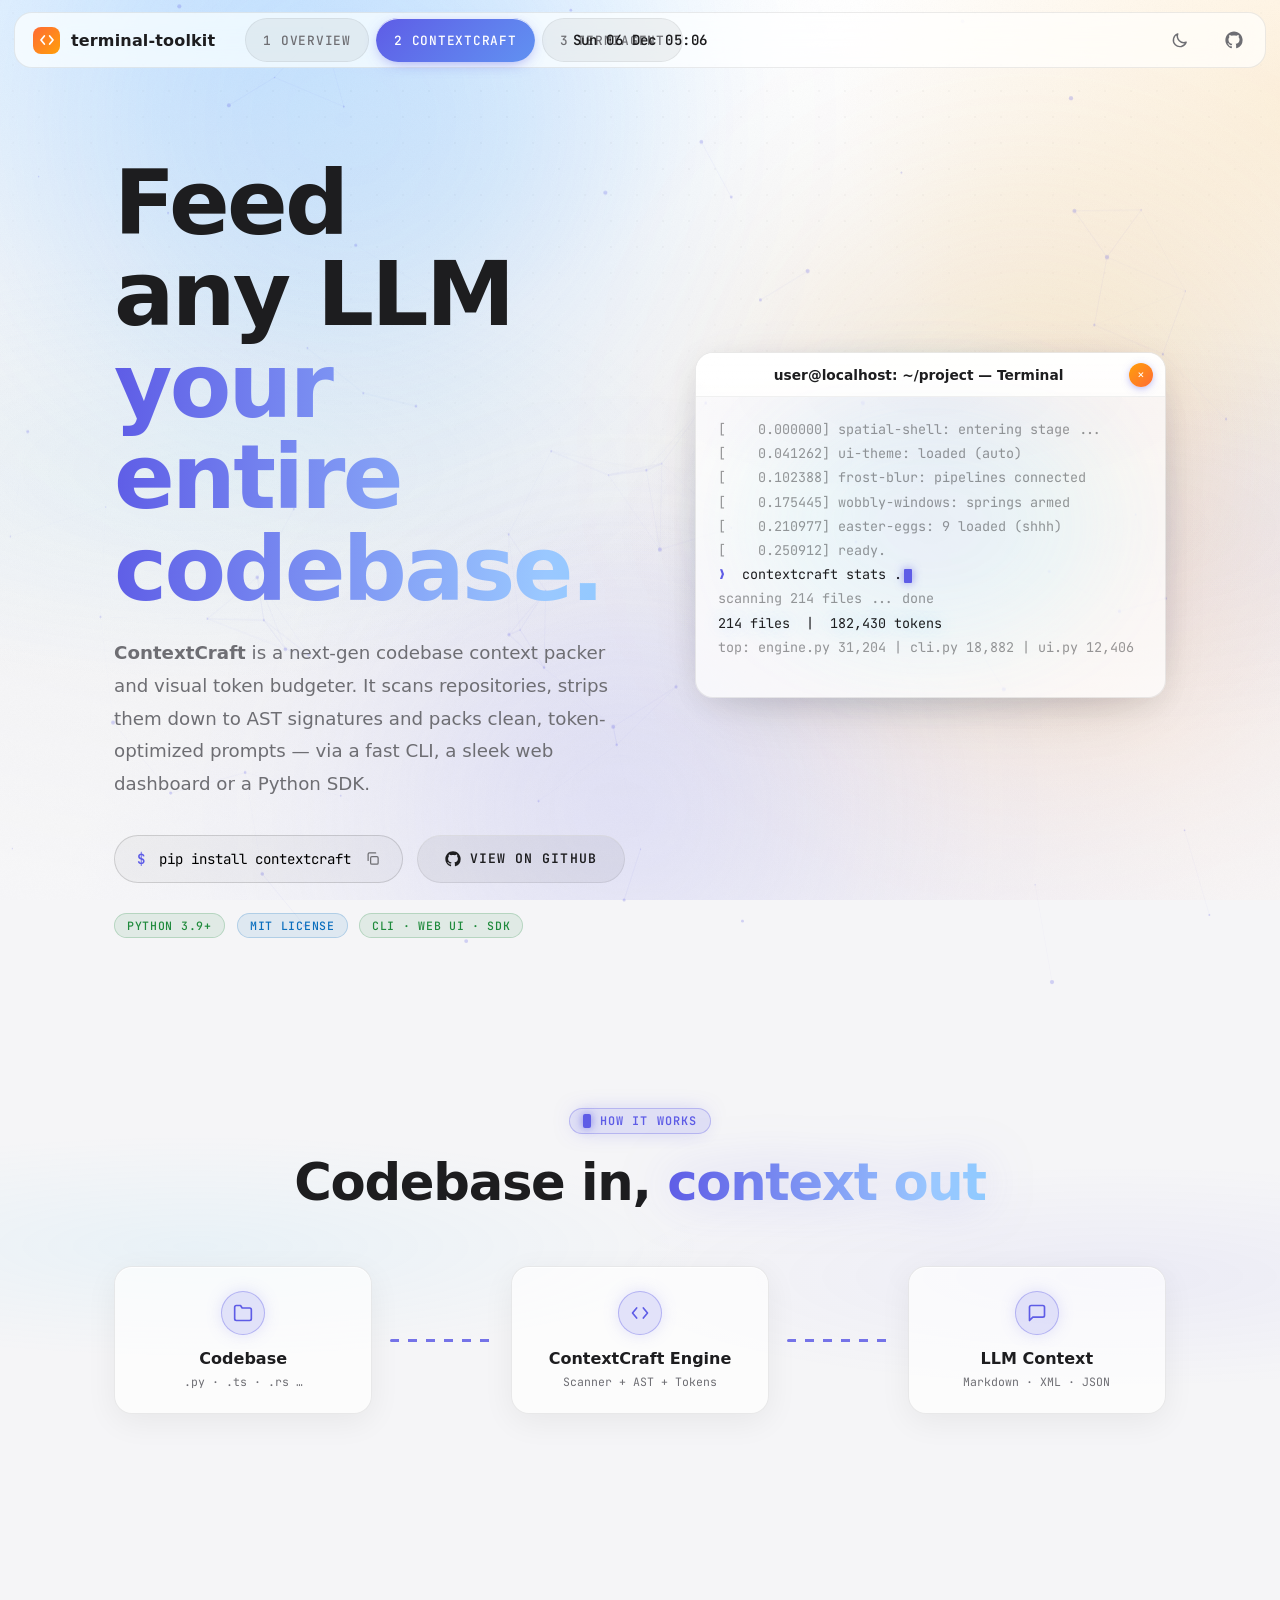
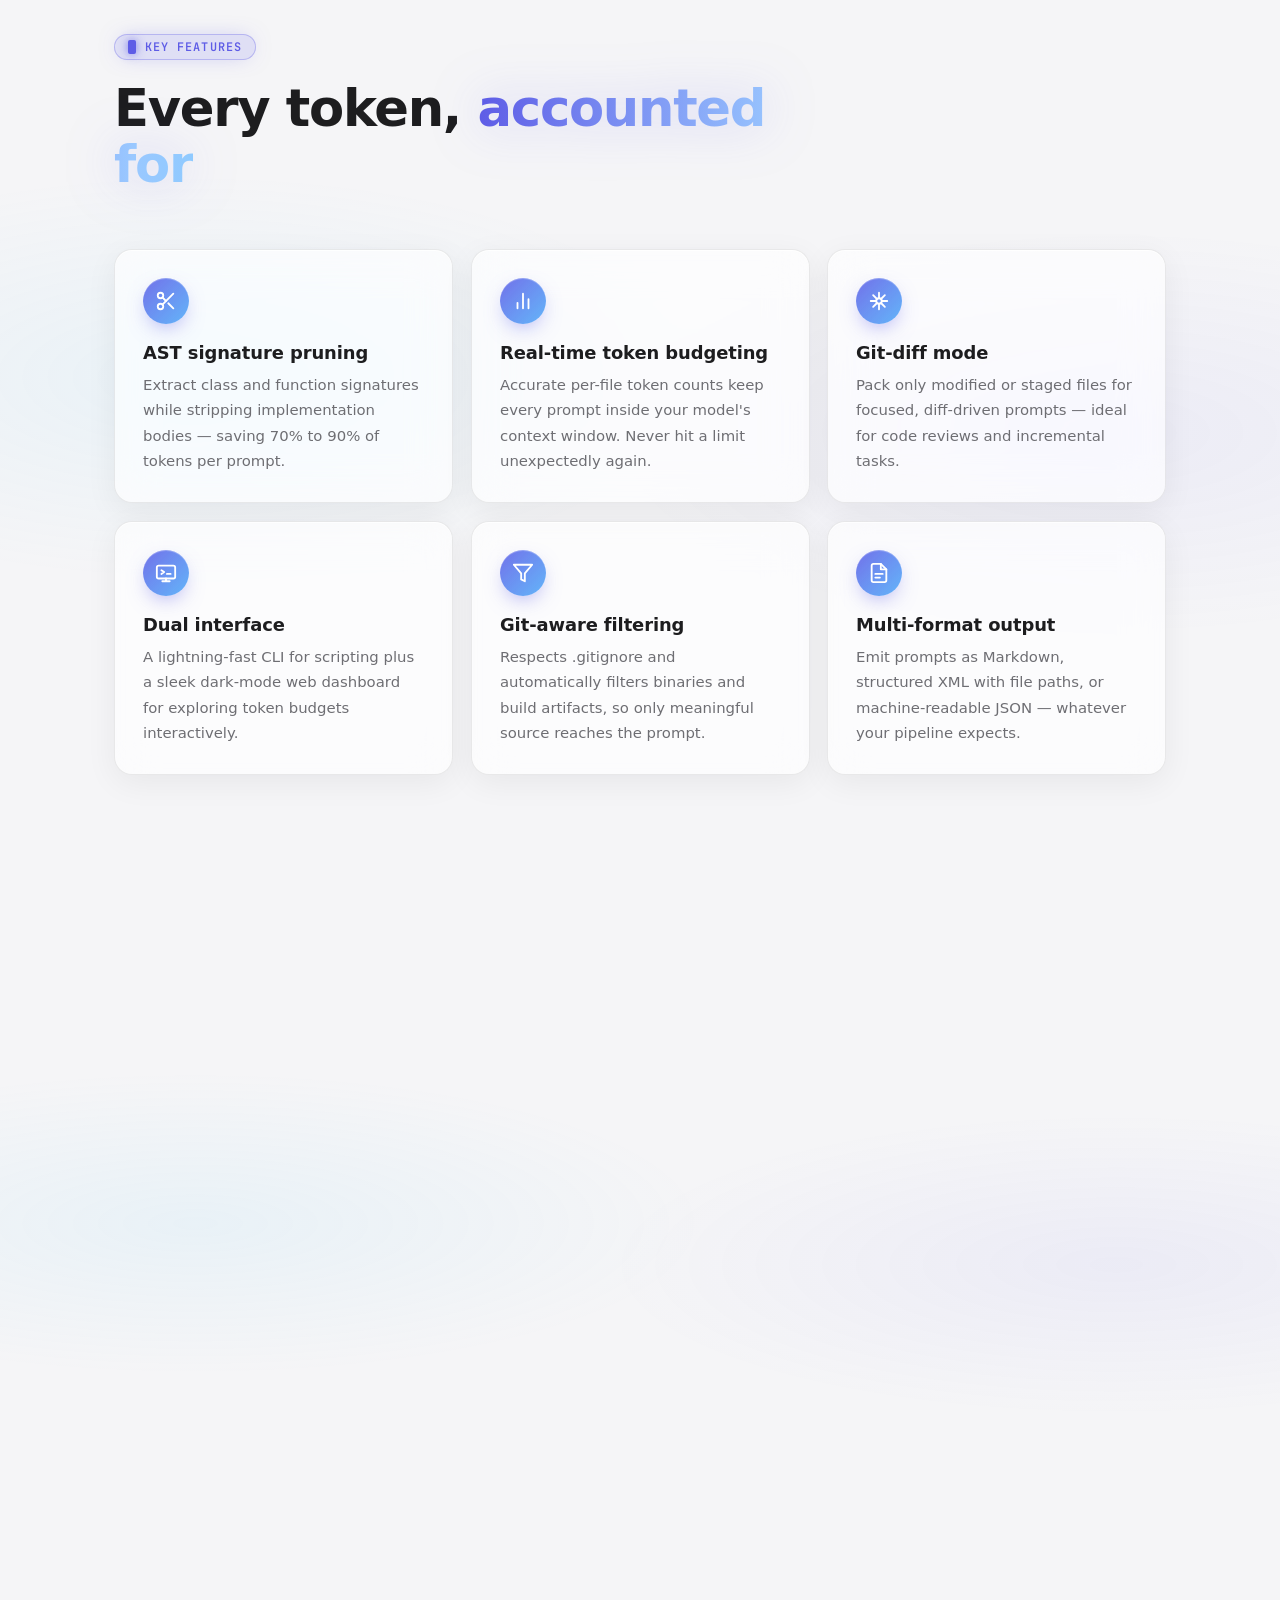
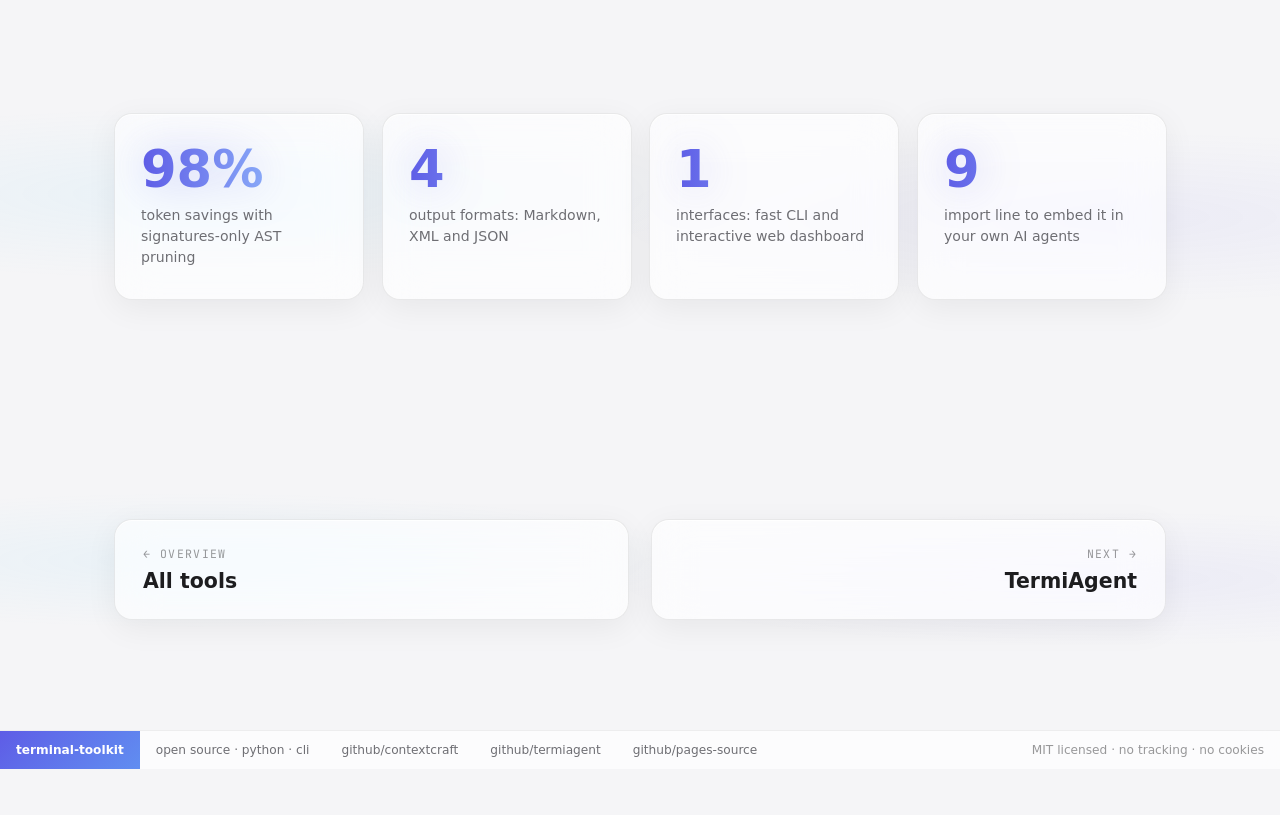
==== commit 8a1d8c67: "Easter-egg and fun pass: more animations, closable terminal windows, nine easter eggs" ====
--- a/contextcraft.html
+++ b/contextcraft.html
@@ -37,7 +37,7 @@
         <a href="termiagent.html">3 TermiAgent</a>
       </nav>
     </div>
-    <div class="wm-clock"><span class="clock" id="clock" aria-hidden="true">--:--</span></div>
+    <div class="wm-clock"><span class="clock" id="clock">--:--</span></div>
     <div class="wm-right">
     <a class="nav-gh" href="https://github.com/Jonny-IT1/contextcraft" target="_blank" rel="noopener" aria-label="ContextCraft on GitHub">
       <svg width="18" height="18" viewBox="0 0 24 24" fill="currentColor" aria-hidden="true"><path d="M12 .5C5.65.5.5 5.65.5 12c0 5.08 3.29 9.39 7.86 10.91.58.11.79-.25.79-.56 0-.27-.01-1.17-.02-2.12-3.2.7-3.88-1.36-3.88-1.36-.52-1.33-1.28-1.68-1.28-1.68-1.04-.71.08-.7.08-.7 1.15.08 1.76 1.19 1.76 1.19 1.03 1.75 2.69 1.25 3.34.95.1-.74.4-1.25.72-1.54-2.55-.29-5.24-1.28-5.24-5.68 0-1.26.45-2.28 1.19-3.09-.12-.29-.52-1.46.11-3.05 0 0 .97-.31 3.18 1.18.92-.26 1.9-.38 2.88-.39.98.01 1.96.13 2.88.39 2.2-1.49 3.17-1.18 3.17-1.18.63 1.59.23 2.76.12 3.05.74.81 1.18 1.83 1.18 3.09 0 4.41-2.69 5.38-5.25 5.66.41.35.77 1.05.77 2.12 0 1.53-.01 2.76-.01 3.14 0 .3.2.67.8.55A11.52 11.52 0 0 0 23.5 12C23.5 5.65 18.35.5 12 .5z"/></svg>
@@ -85,7 +85,7 @@
           <div class="term" data-wobble>
             <div class="term-head">
               <span class="term-title">user@localhost: ~/project &mdash; Terminal</span>
-              <span class="term-actions" aria-hidden="true"><span class="csd-close">&#215;</span></span>
+              <span class="term-actions"><button class="csd-close" type="button" aria-label="Close terminal" title="Close terminal">&#215;</button></span>
             </div>
             <div class="term-body" data-term="cc"></div>
           </div>
--- a/css/style.css
+++ b/css/style.css
@@ -734,6 +734,9 @@
 .csd-close {
   width: 24px;
   height: 24px;
+  padding: 0;
+  border: 0;
+  appearance: none;
   border-radius: 50%;
   display: grid;
   place-items: center;
@@ -742,7 +745,7 @@
   font-size: 13px;
   line-height: 1;
   font-family: var(--font-mono);
-  cursor: default;
+  cursor: pointer;
   box-shadow: 0 2px 10px -2px color-mix(in srgb, var(--a1) 70%, transparent);
   transition: transform 0.2s cubic-bezier(0.34, 1.56, 0.64, 1), filter 0.2s;
 }
@@ -1593,3 +1596,176 @@
   0%, 100% { box-shadow: inset 0 -14px 26px -22px color-mix(in srgb, var(--a2) 55%, transparent); }
   50% { box-shadow: inset 0 -18px 32px -20px color-mix(in srgb, var(--a2) 80%, transparent); }
 }
+
+/* ---------- 27. Easter egg & fun pack (11.11.2026) ----------
+   Neun versteckte Eier plus Basisstyles dafuer: Terminal-Schliessen mit
+   Genie-Animation und Wiederherstellen-Chip, Konami-Party, getippte
+   Woerter, Phosphor-Terminal, Glitch, Logo-Spin, Konfetti, Toasts
+   und Klick-Wellen. Alles transform/opacity-only. */
+
+/* Terminal laesst sich "ernsthaft" schliessen */
+.term.is-closed {
+  animation: termGenieClose 0.55s cubic-bezier(0.55, 0, 0.85, 0.4) forwards;
+  pointer-events: none;
+}
+@keyframes termGenieClose {
+  0% { opacity: 1; transform: none; }
+  55% { opacity: 0.65; transform: translateY(-10px) scale(1.05) rotate(-1deg); }
+  100% { opacity: 0; transform: translateY(20px) scale(0.5) rotate(2deg); visibility: hidden; }
+}
+.term.is-reopening {
+  animation: winOpen 0.6s cubic-bezier(0.22, 1, 0.36, 1);
+}
+
+/* Wiederherstellen-Chip erscheint unter dem geschlossenen Fenster */
+.term-restore {
+  display: none;
+  align-items: center;
+  gap: 8px;
+  margin: 10px auto 0;
+  padding: 9px 16px;
+  border-radius: var(--radius-pill);
+  border: 1px dashed color-mix(in srgb, var(--a1) 55%, transparent);
+  background: color-mix(in srgb, var(--a1) 10%, transparent);
+  color: var(--text);
+  font-family: var(--font-mono);
+  font-size: 0.78rem;
+  cursor: pointer;
+  transition: transform 0.25s cubic-bezier(0.34, 1.56, 0.64, 1),
+    border-color 0.25s, box-shadow 0.25s;
+}
+.term-restore.show { display: flex; }
+.term-restore:hover {
+  transform: translateY(-2px);
+  border-color: color-mix(in srgb, var(--a1) 85%, transparent);
+  box-shadow: 0 8px 22px -8px color-mix(in srgb, var(--a1) 70%, transparent);
+}
+.term-restore svg { animation: restoreBob 2.2s ease-in-out infinite; }
+@keyframes restoreBob {
+  0%, 100% { transform: translateY(0); }
+  50% { transform: translateY(2px); }
+}
+
+/* Toast-Pill unten Mitte (z-Index-Stufe 200) */
+.ee-toast {
+  position: fixed;
+  left: 50%;
+  bottom: 22px;
+  translate: -50% 0;
+  z-index: 200;
+  padding: 10px 18px;
+  border-radius: var(--radius-pill);
+  background: color-mix(in srgb, var(--panel-solid) 82%, transparent);
+  backdrop-filter: blur(16px) saturate(1.5);
+  -webkit-backdrop-filter: blur(16px) saturate(1.5);
+  border: 1px solid var(--line);
+  color: var(--text);
+  font-family: var(--font-mono);
+  font-size: 0.78rem;
+  font-variant-numeric: tabular-nums;
+  opacity: 0;
+  pointer-events: none;
+  transform: translateY(12px) scale(0.94);
+  transition: transform 0.35s cubic-bezier(0.34, 1.56, 0.64, 1), opacity 0.3s;
+  box-shadow: var(--shadow-float);
+}
+.ee-toast.show { opacity: 1; transform: translateY(0) scale(1); }
+.ee-toast.out { opacity: 0; transform: translateY(8px) scale(0.96); }
+
+/* Konfetti (transform/opacity only) */
+.ee-cf {
+  position: fixed;
+  width: 8px;
+  height: 12px;
+  z-index: 100;
+  border-radius: 2px;
+  pointer-events: none;
+  animation: eeConfetti 0.9s cubic-bezier(0.16, 0.84, 0.44, 1) forwards;
+}
+@keyframes eeConfetti {
+  0% { transform: translate(0, 0) rotate(0deg); opacity: 1; }
+  100% { transform: translate(var(--tx, 0px), calc(var(--ty, -80px) + 150px)) rotate(var(--rot, 180deg)); opacity: 0; }
+}
+
+/* Klick-Wellen auf Buttons und Pills */
+.ee-ripple-host { position: relative; overflow: hidden; }
+.ee-ripple {
+  position: absolute;
+  border-radius: 50%;
+  background: color-mix(in srgb, var(--a1) 35%, transparent);
+  pointer-events: none;
+  animation: eeRipple 0.6s ease-out forwards;
+}
+@keyframes eeRipple {
+  from { transform: scale(0); opacity: 0.5; }
+  to { transform: scale(1); opacity: 0; }
+}
+
+/* Party-Modus: Orbs tanzen (Konami) */
+body.ee-party .bg .orb { animation: partyDance 2.2s ease-in-out infinite; }
+@keyframes partyDance {
+  0%, 100% { transform: translate3d(0, 0, 0) scale(1); }
+  25% { transform: translate3d(34px, -26px, 0) scale(1.28); }
+  50% { transform: translate3d(-28px, 20px, 0) scale(0.86); }
+  75% { transform: translate3d(24px, 30px, 0) scale(1.16); }
+}
+
+/* Phosphor-Modus: Terminal wird gruen und rastert (Wort: matrix) */
+.term.ee-matrix .term-body .ln { color: #6BFF8F; }
+.term.ee-matrix .term-body .ln.dim { color: #3FBF6C; }
+.term.ee-matrix .term-head .term-title { color: #6BFF8F; }
+.term.ee-matrix::before {
+  content: "";
+  position: absolute;
+  inset: 0;
+  z-index: 5;
+  border-radius: inherit;
+  pointer-events: none;
+  background: repeating-linear-gradient(0deg, rgba(0, 0, 0, 0.25) 0 1px, transparent 1px 3px);
+  animation: matrixFlicker 0.14s steps(2, end) infinite;
+}
+@keyframes matrixFlicker {
+  0% { opacity: 0.85; }
+  100% { opacity: 0.65; }
+}
+
+/* Wobble-Impuls per getipptem Wort */
+.ee-shake { animation: eeShake 0.6s cubic-bezier(0.36, 0.07, 0.19, 0.97); }
+@keyframes eeShake {
+  10%, 90% { transform: rotate(-1.6deg); }
+  20%, 80% { transform: rotate(2.2deg) translateY(-4px); }
+  30%, 50%, 70% { transform: rotate(-3deg); }
+  40%, 60% { transform: rotate(3deg) translateY(-6px); }
+}
+
+/* Glitch auf dem Hero-Titel (5 Klicks) */
+.ee-glitch { animation: eeGlitch 0.9s steps(2, end) both; }
+@keyframes eeGlitch {
+  0%, 100% { transform: none; opacity: 1; }
+  10% { transform: translate(-3px, 2px); opacity: 0.8; }
+  20% { transform: translate(4px, -2px); }
+  30% { transform: translate(-5px, 1px) skewX(-2deg); opacity: 0.9; }
+  40% { transform: translate(3px, 2px); }
+  50% { transform: translate(-2px, -3px) skewX(2deg); opacity: 0.75; }
+  60% { transform: translate(5px, 0); }
+  70% { transform: translate(-4px, 2px); opacity: 0.85; }
+  80% { transform: translate(2px, -2px); }
+  90% { transform: translate(-1px, 1px); }
+}
+
+/* Logo-Spin (Wort: boost) */
+.ee-spin { animation: eeSpin 0.8s cubic-bezier(0.34, 1.56, 0.64, 1); }
+@keyframes eeSpin {
+  0% { transform: rotate(0) scale(1); }
+  70% { transform: rotate(360deg) scale(1.2); }
+  100% { transform: rotate(360deg) scale(1); }
+}
+
+/* Uhr ist klickbar (Formate-Umschaltung) */
+.ee-clickable { cursor: pointer; user-select: none; }
+
+/* Stats heben sich sanft beim Hover */
+.stat { transition: transform 0.3s cubic-bezier(0.34, 1.56, 0.64, 1); }
+@media (hover: hover) {
+  .stat:hover { transform: translateY(-4px); }
+}
